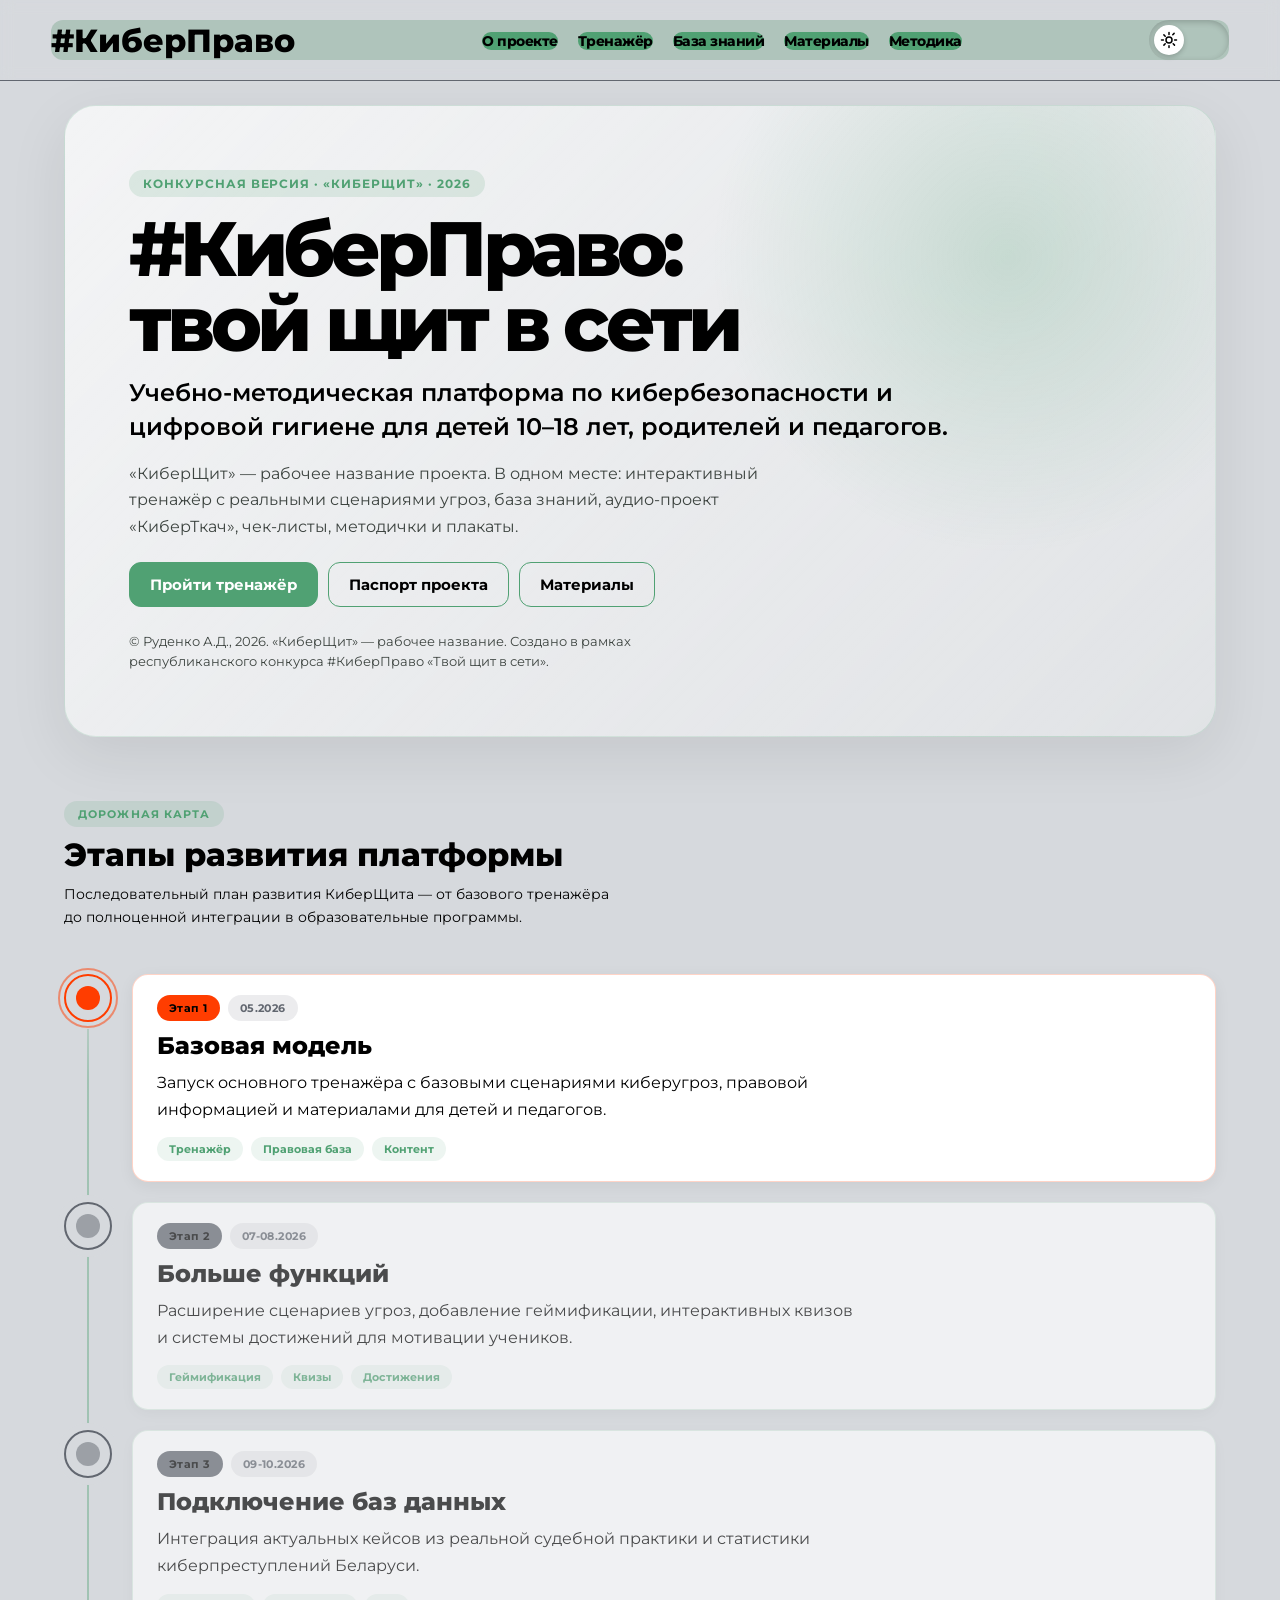
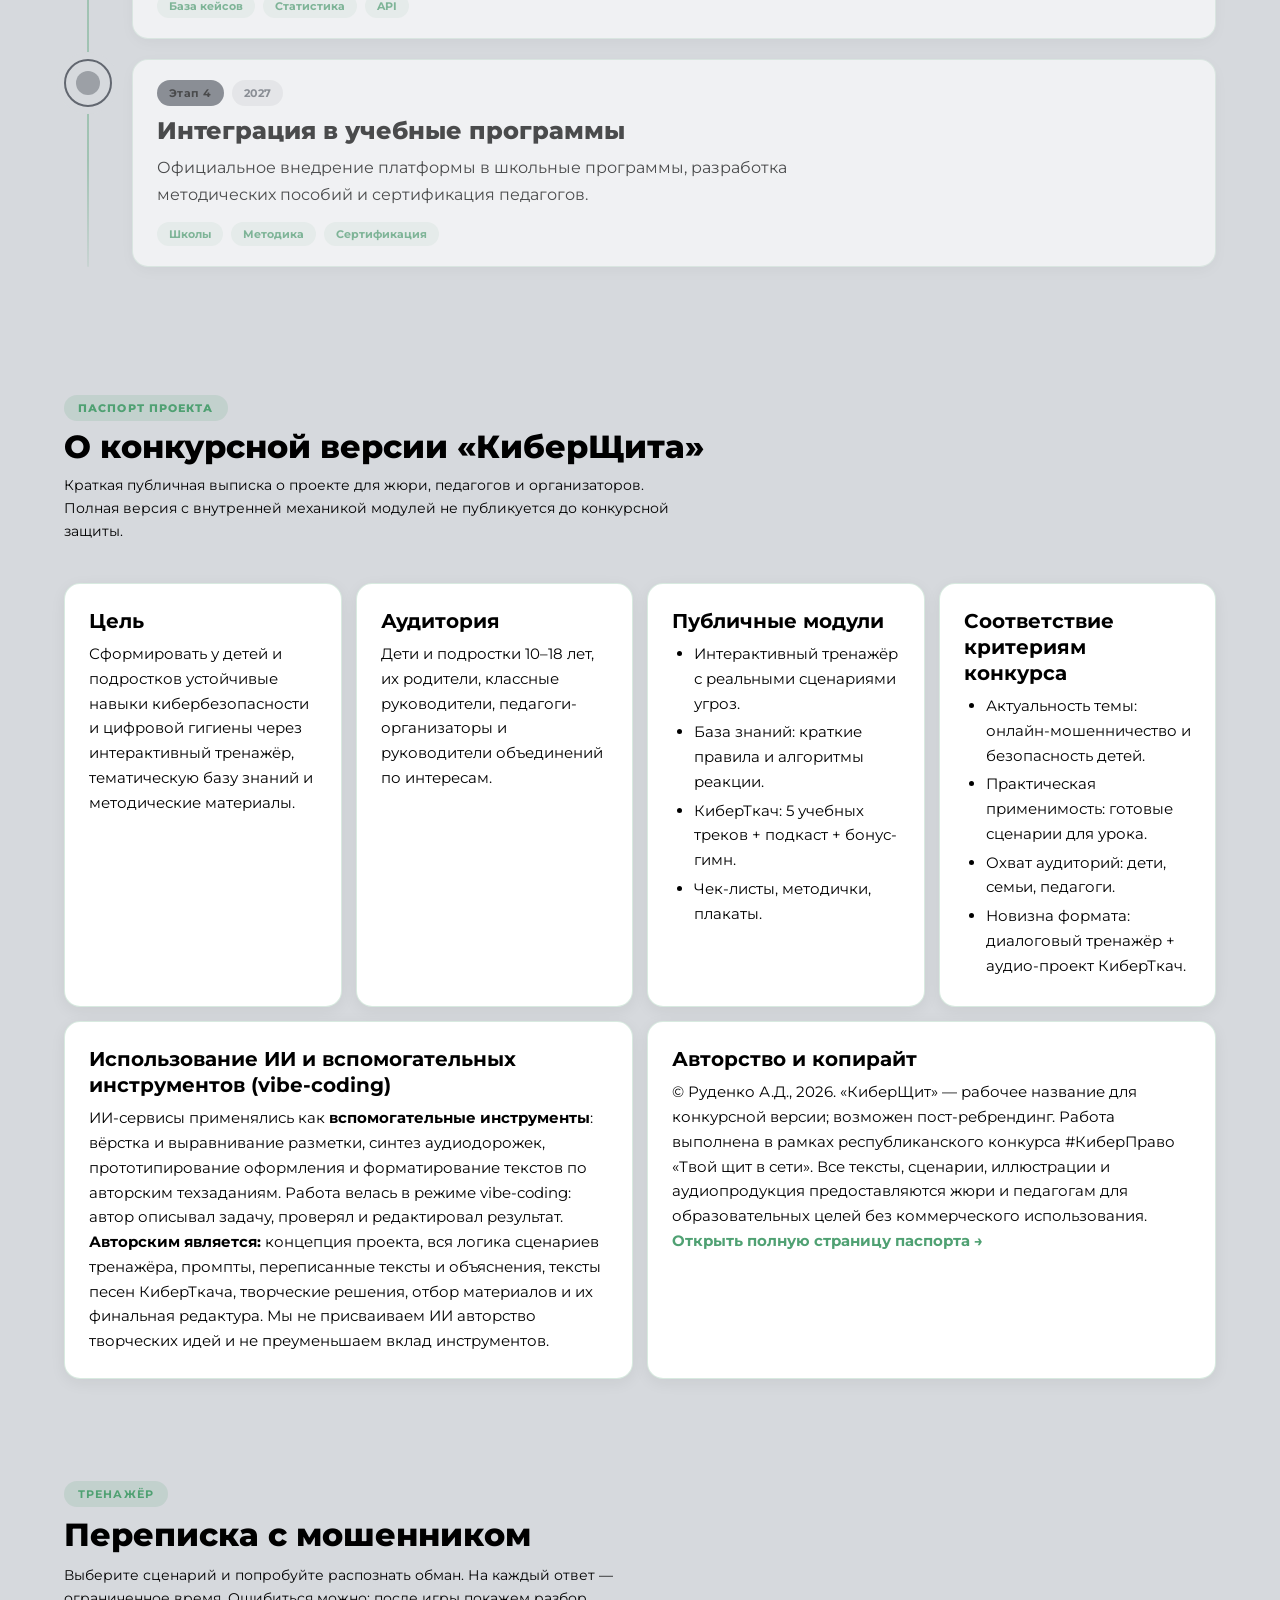
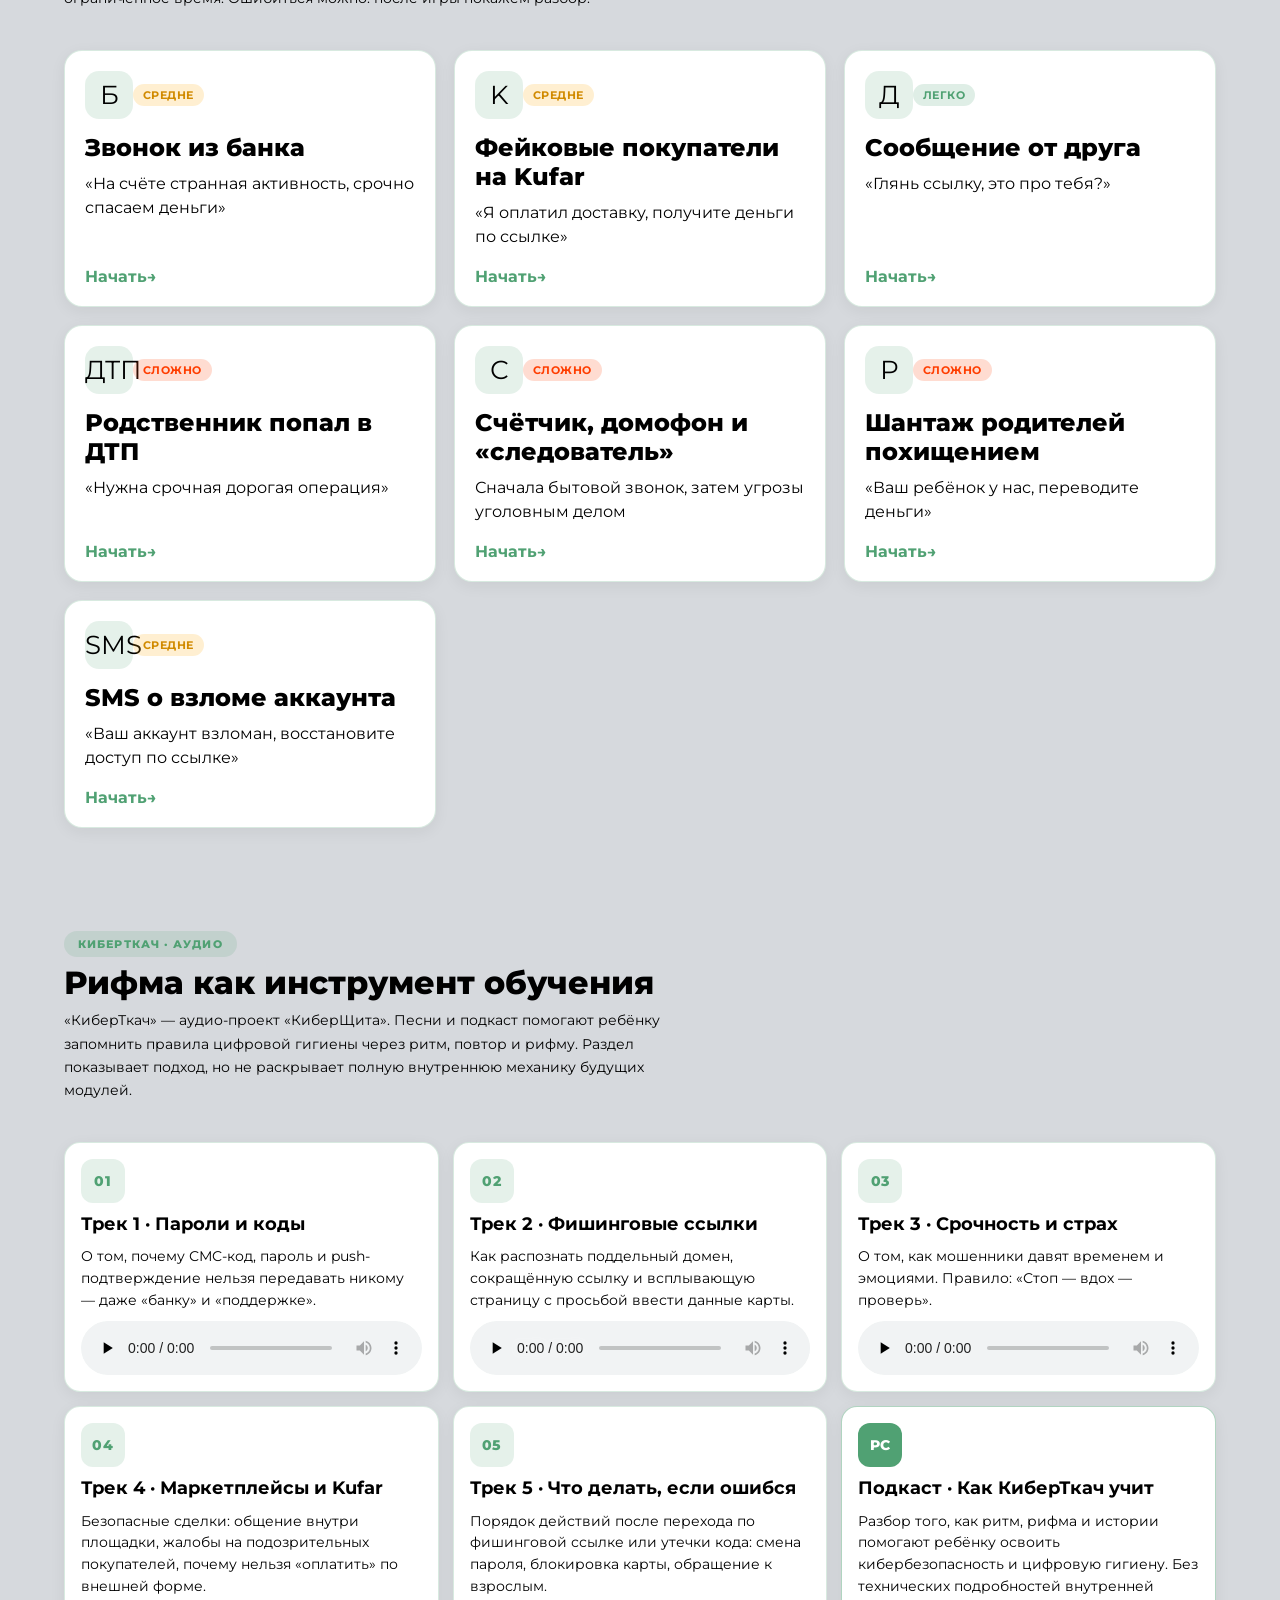
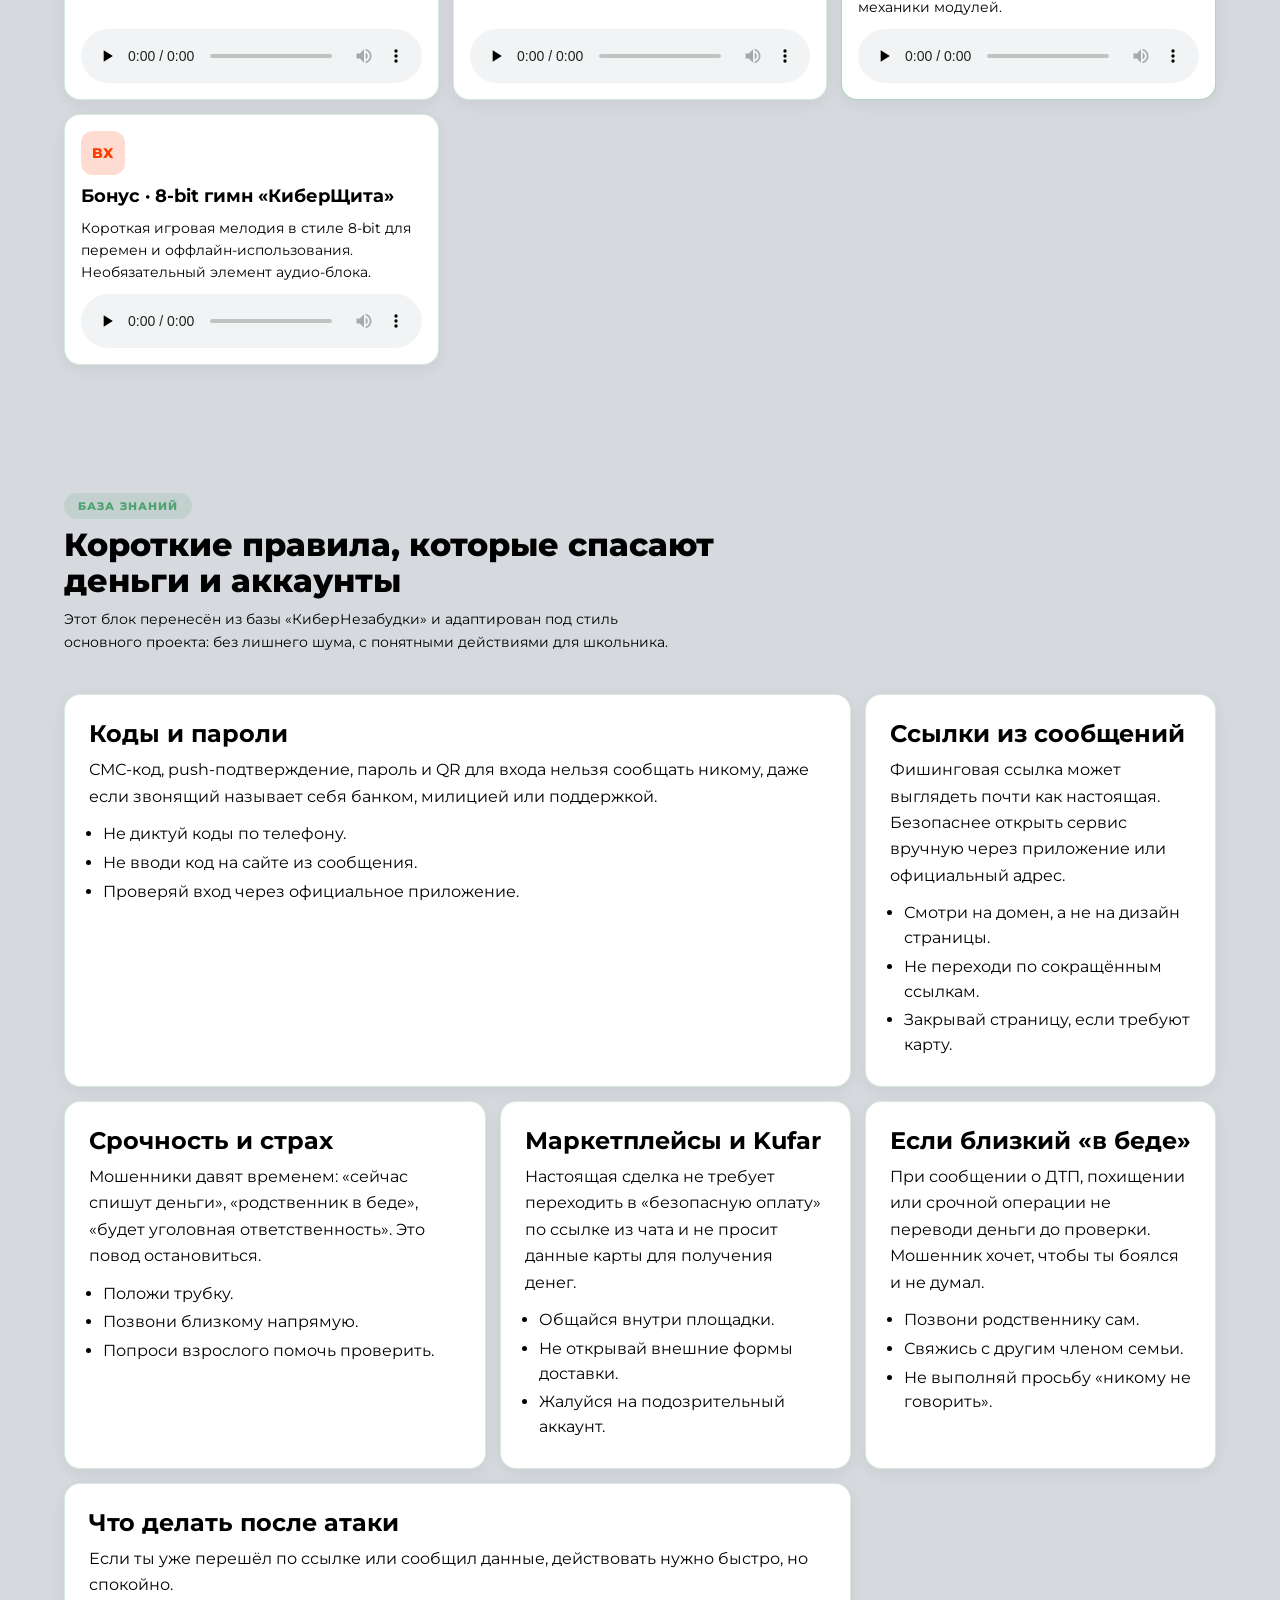
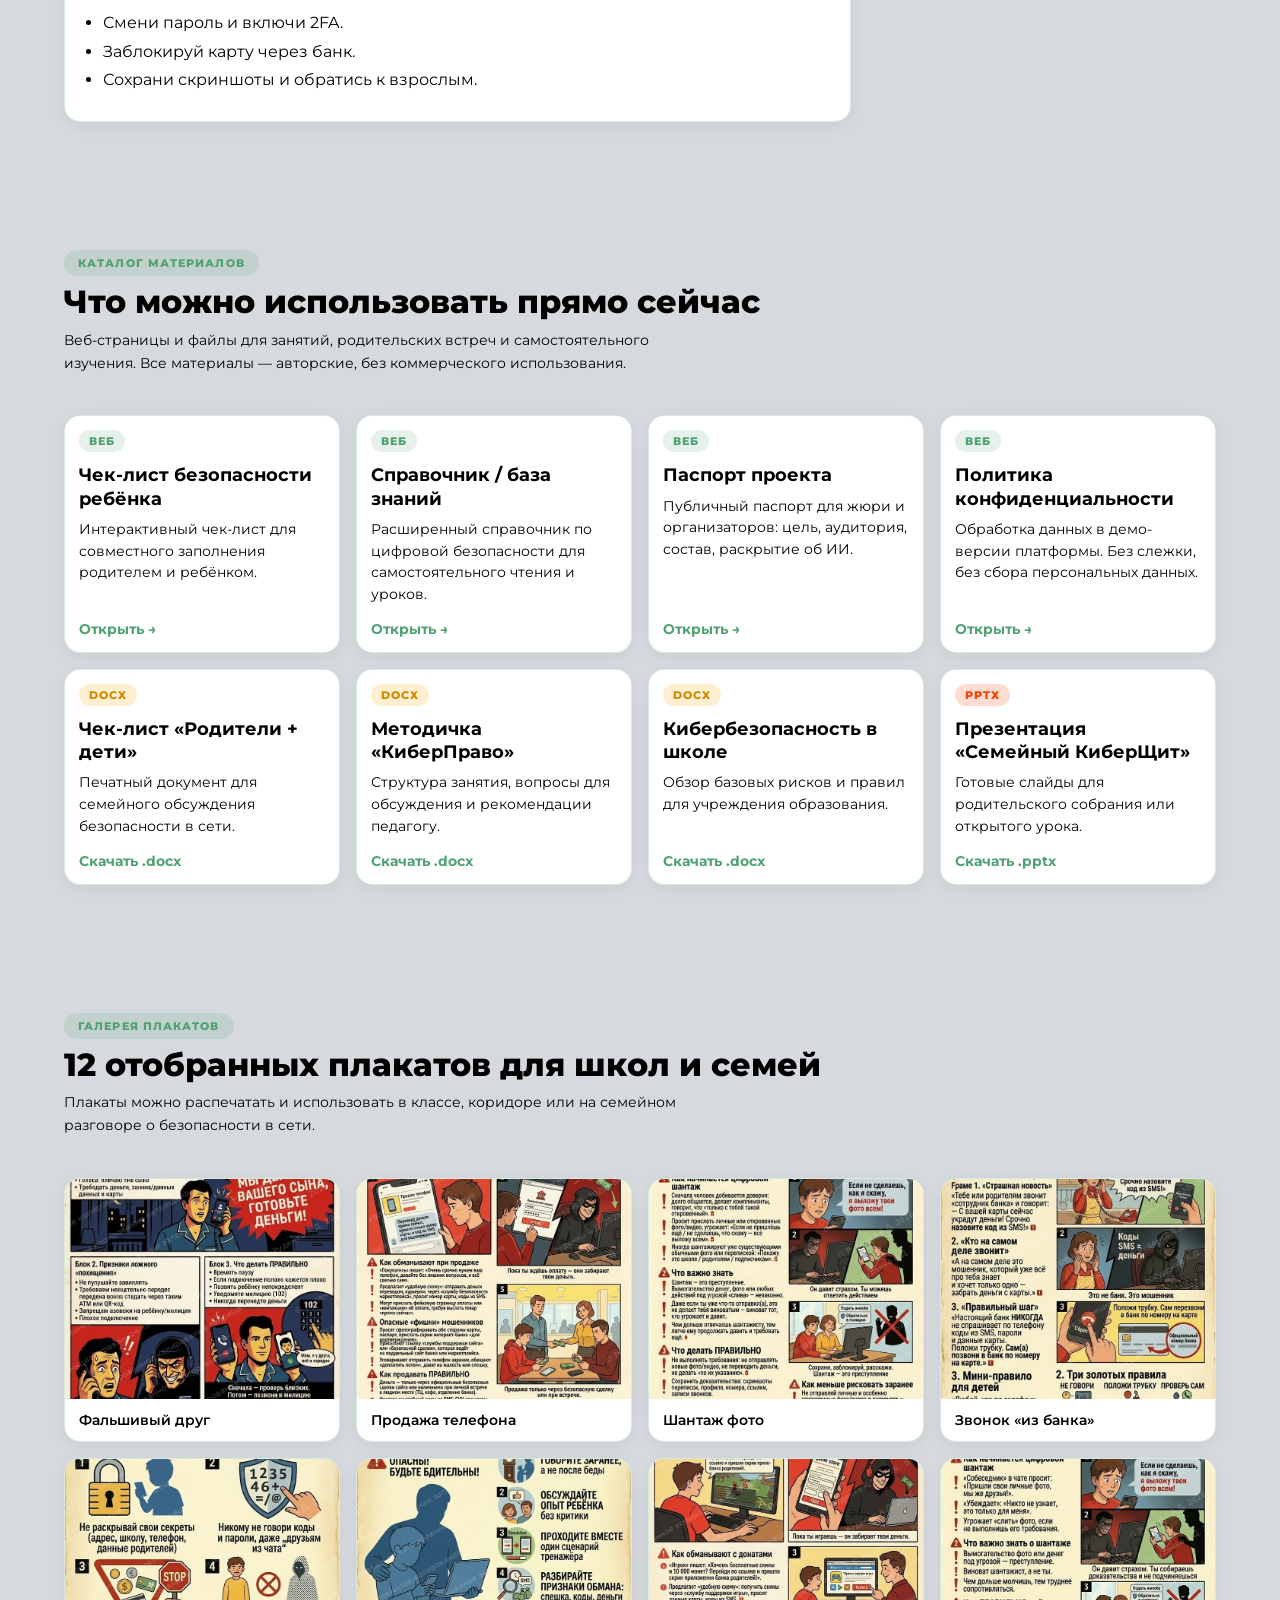
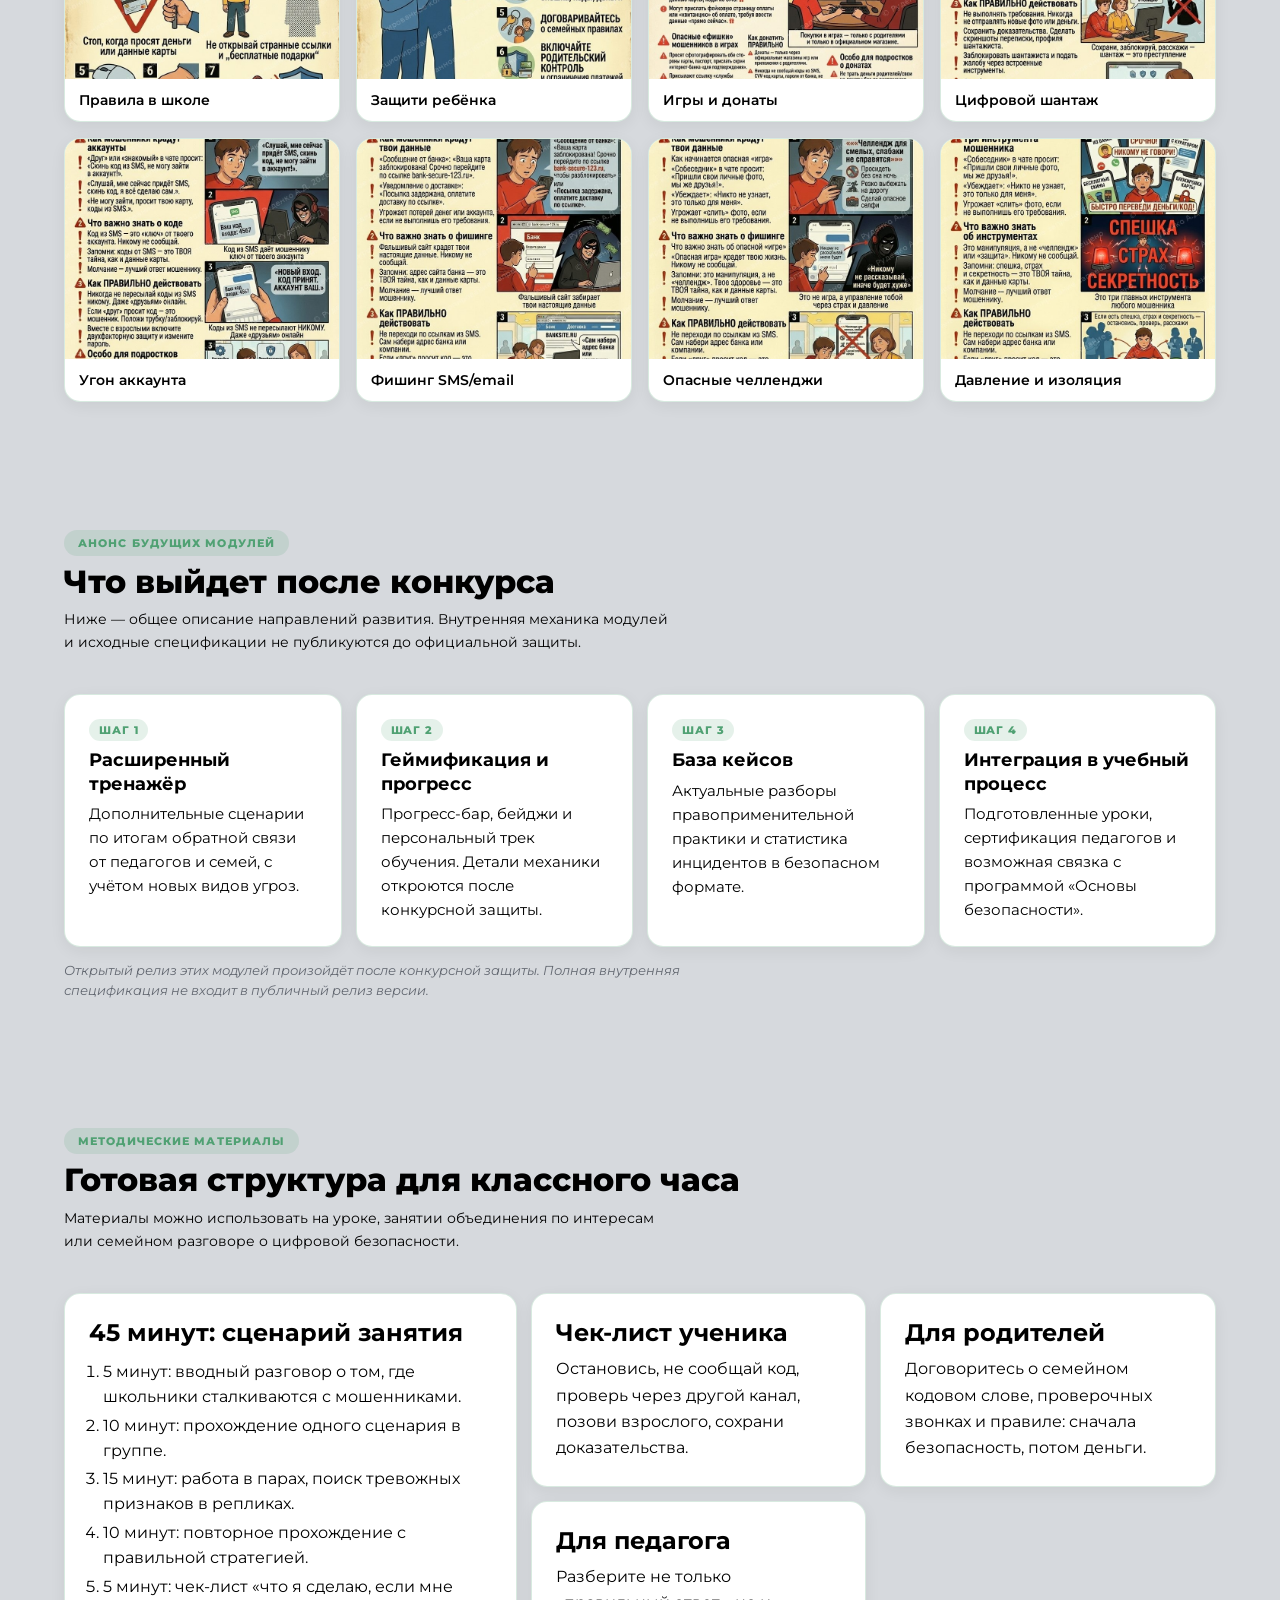
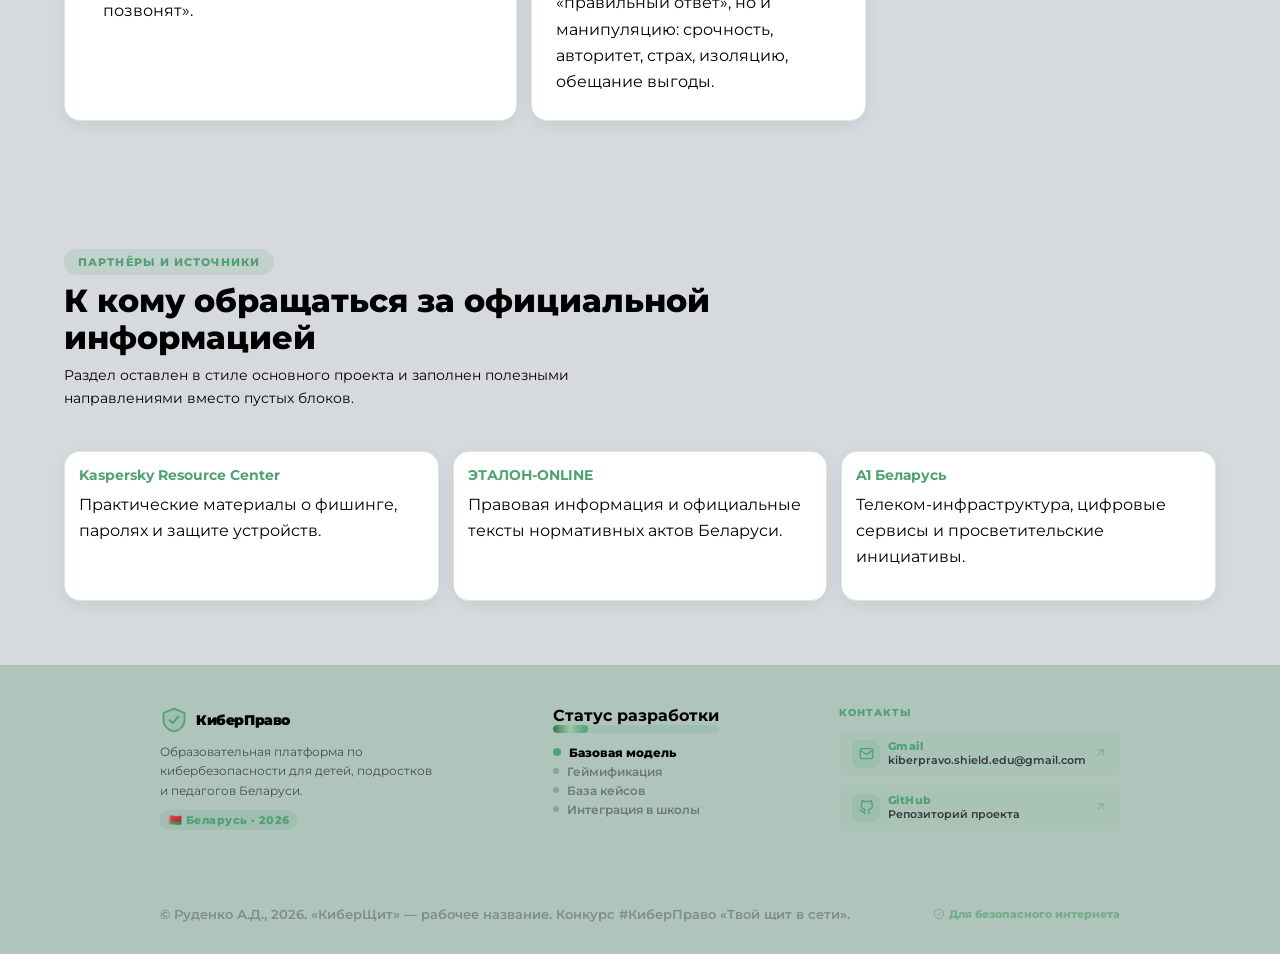
==== index.html @ e8ca5cfc "v 0.9" ====
<!DOCTYPE html>
<html lang="ru">
<head>
    <meta charset="UTF-8">
    <meta name="viewport" content="width=device-width, initial-scale=1.0">
    <title>#КиберПраво: твой щит в сети — «КиберЩит» (конкурсная версия)</title>
    <link rel="stylesheet" href="style.css">
    <meta name="description" content="#КиберПраво: твой щит в сети — учебно-методическая платформа «КиберЩит» по кибербезопасности и цифровой гигиене для детей 10–18 лет, родителей и педагогов. Тренажёр, база знаний, КиберТкач, методички и плакаты. Конкурсная версия 2026.">
    <meta name="keywords" content="КиберПраво, КиберЩит, КиберТкач, кибербезопасность, цифровая гигиена, фишинг, мошенничество, школьники, родители, педагоги, методические материалы, конкурс, Беларусь, Руденко">
    <meta name="author" content="Руденко А.Д.">
    <meta name="robots" content="index, follow">
    <meta name="theme-color" content="#50a173">
    <meta name="color-scheme" content="light dark">
    <meta name="application-name" content="КиберПраво">
    <meta name="format-detection" content="telephone=no">
    <link rel="icon" type="image/svg+xml" href="assets/favicon.svg">
    <meta property="og:title" content="#КиберПраво: твой щит в сети — «КиберЩит»">
    <meta property="og:description" content="Учебно-методическая платформа по кибербезопасности и цифровой гигиене для детей 10–18 лет, родителей и педагогов. Конкурсная версия 2026.">
    <meta property="og:type" content="website">
    <meta property="og:locale" content="ru_RU">
    <meta property="og:site_name" content="КиберПраво">
    <meta name="twitter:card" content="summary">
    <meta name="twitter:title" content="#КиберПраво: твой щит в сети — «КиберЩит»">
    <meta name="twitter:description" content="Тренажёр, КиберТкач, база знаний и методические материалы для детей, родителей и педагогов.">
</head>
<body id="body">
        <noscript>Без JavaScript тренажёр будет работать некорректно. Включите JavaScript</noscript>
        <header class="header" id="head">
            <div class="header__container">
                <nav class="header__nav">
                    <h1 class="title">#КиберПраво</h1>
                    <label class="theme-toggle" aria-label="Переключить тему">
                            <input type="checkbox" id="theme-checkbox">
                            <div class="toggle-decor"></div>
                            <div class="slider-knob">
                                <svg class="icon icon-sun" viewBox="0 0 24 24">
                <path d="M12 4.5V2m0 20v-2.5M2 12h2.5m15 0H22m-4.95-7.05l1.768-1.768M5.182 18.818l1.768-1.768m10.606 0l1.768 1.768M5.182 5.182l1.768 1.768M12 8a4 4 0 100 8 4 4 0 000-8z" stroke="currentColor" stroke-width="2" stroke-linecap="round" stroke-linejoin="round" fill="none"/>
                                </svg>
                                <svg class="icon icon-moon" viewBox="0 0 24 24">
                <path d="M21 12.79A9 9 0 1111.21 3 7 7 0 0021 12.79z" fill="currentColor"/>
                                </svg>
                            </div>
                        </label>
                        
                        <button class="burger" id="burger" aria-label="Открыть меню" aria-expanded="false">
                            <span></span>
                            <span></span>
                            <span></span>
                        </button>
                    <ul class="header__list">
                        <li class="header__list-item">
                            <a class="header__list-link" id="hero_link" href="#hero">О проекте</a>
                        </li>
                        <li class="header__list-item">
                            <a class="header__list-link" id="trainer_link" href="#trainer">Тренажёр</a>
                        </li>
                        <li class="header__list-item">
                            <a class="header__list-link" id="base_link" href="#base">База знаний</a>
                        </li>
                        <li class="header__list-item">
                            <a class="header__list-link" id="materials_link" href="#materials">Материалы</a>
                        </li>
                        <li class="header__list-item">
                            <a class="header__list-link" id="met_link" href="#met_mat">Методика</a>
                        </li>
                    </ul>
                </nav>
            </div>
        </header>
        <div class="menu-overlay" id="menuOverlay"></div>

        <main>
            <section id="main">
                <div class="hero_main hero_main--no-img">
                    <div class="main_text" id="hero">
                        <span class="hero_eyebrow">Конкурсная версия · «КиберЩит» · 2026</span>
                        <h1 class="title_text">#КиберПраво: твой щит в сети</h1>
                        <p class="hero_text_sub">Учебно-методическая платформа по кибербезопасности и цифровой гигиене для детей 10–18 лет, родителей и педагогов.</p>
                        <p class="hero_text_ot">«КиберЩит» — рабочее название проекта. В одном месте: интерактивный тренажёр с реальными сценариями угроз, база знаний, аудио-проект «КиберТкач», чек-листы, методички и плакаты.</p>
                        <div class="hero_actions">
                            <a class="hero_btn hero_btn--primary" href="#trainer">Пройти тренажёр</a>
                            <a class="hero_btn hero_btn--ghost" href="#passport">Паспорт проекта</a>
                            <a class="hero_btn hero_btn--ghost" href="#materials">Материалы</a>
                        </div>
                        <p class="hero_copyright">© Руденко А.Д., 2026. «КиберЩит» — рабочее название. Создано в рамках республиканского конкурса #КиберПраво «Твой щит в сети».</p>
                    </div>
                </div>
            </section>


            <section class="road_map" id="roadmap">
                <div class="road_map__header">
                    <span class="road_map__eyebrow">Дорожная карта</span>
                    <h2 class="road_map__title">Этапы развития платформы</h2>
                    <p class="road_map__desc">Последовательный план развития КиберЩита — от базового тренажёра до полноценной интеграции в образовательные программы.</p>
                </div>
                <ol class="road_map__list">
                    <!-- Фаза 1 — выполнена -->
                    <li class="road_map__item is-active">
                        <div class="road_map__point circle_1"></div>
                        <article class="road_map__card">
                            <div class="road_map__meta">
                                <span class="road_map__phase">Этап 1</span>
                                <span class="road_map__date">05.2026</span>
                            </div>
                            <h3 class="road_map__item-title">Базовая модель</h3>
                            <p class="road_map__text">Запуск основного тренажёра с базовыми сценариями киберугроз, правовой информацией и материалами для детей и педагогов.</p>
                            <div class="road_map__tags">
                                <span class="road_map__tag">Тренажёр</span>
                                <span class="road_map__tag">Правовая база</span>
                                <span class="road_map__tag">Контент</span>
                            </div>
                        </article>
                    </li>
                    <!-- Фаза 2 — в процессе -->
                    <li class="road_map__item is-future">
                        <div class="road_map__point circle_2"></div>
                        <article class="road_map__card">
                            <div class="road_map__meta">
                                <span class="road_map__phase">Этап 2</span>
                                <span class="road_map__date">07-08.2026</span>
                            </div>
                            <h3 class="road_map__item-title">Больше функций</h3>
                            <p class="road_map__text">Расширение сценариев угроз, добавление геймификации, интерактивных квизов и системы достижений для мотивации учеников.</p>
                            <div class="road_map__tags">
                                <span class="road_map__tag">Геймификация</span>
                                <span class="road_map__tag">Квизы</span>
                                <span class="road_map__tag">Достижения</span>
                            </div>
                        </article>
                    </li>
                    <!-- Фаза 3 — запланирована -->
                    <li class="road_map__item is-future">
                        <div class="road_map__point circle_3"></div>
                        <article class="road_map__card">
                            <div class="road_map__meta">
                                <span class="road_map__phase">Этап 3</span>
                                <span class="road_map__date">09-10.2026</span>
                            </div>
                            <h3 class="road_map__item-title">Подключение баз данных</h3>
                            <p class="road_map__text">Интеграция актуальных кейсов из реальной судебной практики и статистики киберпреступлений Беларуси.</p>
                            <div class="road_map__tags">
                                <span class="road_map__tag">База кейсов</span>
                                <span class="road_map__tag">Статистика</span>
                                <span class="road_map__tag">API</span>
                            </div>
                        </article>
                    </li>
                    <!-- Фаза 4 — запланирована -->
                    <li class="road_map__item is-future">
                        <div class="road_map__point circle_4"></div>
                        <article class="road_map__card">
                            <div class="road_map__meta">
                                <span class="road_map__phase">Этап 4</span>
                                <span class="road_map__date">2027</span>
                            </div>
                            <h3 class="road_map__item-title">Интеграция в учебные программы</h3>
                            <p class="road_map__text">Официальное внедрение платформы в школьные программы, разработка методических пособий и сертификация педагогов.</p>
                            <div class="road_map__tags">
                                <span class="road_map__tag">Школы</span>
                                <span class="road_map__tag">Методика</span>
                                <span class="road_map__tag">Сертификация</span>
                            </div>
                        </article>
                    </li>
                </ol>
            </section>
            <section class="passport-section" id="passport" aria-labelledby="passport-title">
                <div class="section-head">
                    <span class="section-eyebrow">Паспорт проекта</span>
                    <h2 class="section-title" id="passport-title">О конкурсной версии «КиберЩита»</h2>
                    <p class="section-desc">Краткая публичная выписка о проекте для жюри, педагогов и организаторов. Полная версия с внутренней механикой модулей не публикуется до конкурсной защиты.</p>
                </div>
                <div class="passport-grid">
                    <article class="passport-card">
                        <h3>Цель</h3>
                        <p>Сформировать у детей и подростков устойчивые навыки кибербезопасности и цифровой гигиены через интерактивный тренажёр, тематическую базу знаний и методические материалы.</p>
                    </article>
                    <article class="passport-card">
                        <h3>Аудитория</h3>
                        <p>Дети и подростки 10–18 лет, их родители, классные руководители, педагоги-организаторы и руководители объединений по интересам.</p>
                    </article>
                    <article class="passport-card">
                        <h3>Публичные модули</h3>
                        <ul>
                            <li>Интерактивный тренажёр с реальными сценариями угроз.</li>
                            <li>База знаний: краткие правила и алгоритмы реакции.</li>
                            <li>КиберТкач: 5 учебных треков + подкаст + бонус-гимн.</li>
                            <li>Чек-листы, методички, плакаты.</li>
                        </ul>
                    </article>
                    <article class="passport-card">
                        <h3>Соответствие критериям конкурса</h3>
                        <ul>
                            <li>Актуальность темы: онлайн-мошенничество и безопасность детей.</li>
                            <li>Практическая применимость: готовые сценарии для урока.</li>
                            <li>Охват аудиторий: дети, семьи, педагоги.</li>
                            <li>Новизна формата: диалоговый тренажёр + аудио-проект КиберТкач.</li>
                        </ul>
                    </article>
                    <article class="passport-card passport-card--wide">
                        <h3>Использование ИИ и вспомогательных инструментов (vibe-coding)</h3>
                        <p>ИИ-сервисы применялись как <strong>вспомогательные инструменты</strong>: вёрстка и выравнивание разметки, синтез аудиодорожек, прототипирование оформления и форматирование текстов по авторским техзаданиям. Работа велась в режиме vibe-coding: автор описывал задачу, проверял и редактировал результат.</p>
                        <p><strong>Авторским является:</strong> концепция проекта, вся логика сценариев тренажёра, промпты, переписанные тексты и объяснения, тексты песен КиберТкача, творческие решения, отбор материалов и их финальная редактура. Мы не присваиваем ИИ авторство творческих идей и не преуменьшаем вклад инструментов.</p>
                    </article>
                    <article class="passport-card passport-card--wide">
                        <h3>Авторство и копирайт</h3>
                        <p>© Руденко А.Д., 2026. «КиберЩит» — рабочее название для конкурсной версии; возможен пост-ребрендинг. Работа выполнена в рамках республиканского конкурса #КиберПраво «Твой щит в сети». Все тексты, сценарии, иллюстрации и аудиопродукция предоставляются жюри и педагогам для образовательных целей без коммерческого использования.</p>
                        <p class="passport-link"><a href="pages/project-passport.html">Открыть полную страницу паспорта →</a></p>
                    </article>
                </div>
            </section>

            <section id="trainer" aria-label="Интерактивный тренажёр">
                
            </section>

            <section class="kibertkach-section" id="kibertkach" aria-labelledby="tkach-title">
                <div class="section-head">
                    <span class="section-eyebrow">КиберТкач · аудио</span>
                    <h2 class="section-title" id="tkach-title">Рифма как инструмент обучения</h2>
                    <p class="section-desc">«КиберТкач» — аудио-проект «КиберЩита». Песни и подкаст помогают ребёнку запомнить правила цифровой гигиены через ритм, повтор и рифму. Раздел показывает подход, но не раскрывает полную внутреннюю механику будущих модулей.</p>
                </div>
                <div class="tkach-grid">
                    <article class="tkach-card">
                        <span class="tkach-num">01</span>
                        <h3>Трек 1 · Пароли и коды</h3>
                        <p>О том, почему СМС-код, пароль и push-подтверждение нельзя передавать никому — даже «банку» и «поддержке».</p>
                        <audio controls preload="none" src="assets/audio/kibertkach-track-1.mp3"></audio>
                    </article>
                    <article class="tkach-card">
                        <span class="tkach-num">02</span>
                        <h3>Трек 2 · Фишинговые ссылки</h3>
                        <p>Как распознать поддельный домен, сокращённую ссылку и всплывающую страницу с просьбой ввести данные карты.</p>
                        <audio controls preload="none" src="assets/audio/kibertkach-track-2.mp3"></audio>
                    </article>
                    <article class="tkach-card">
                        <span class="tkach-num">03</span>
                        <h3>Трек 3 · Срочность и страх</h3>
                        <p>О том, как мошенники давят временем и эмоциями. Правило: «Стоп — вдох — проверь».</p>
                        <audio controls preload="none" src="assets/audio/kibertkach-track-3.mp3"></audio>
                    </article>
                    <article class="tkach-card">
                        <span class="tkach-num">04</span>
                        <h3>Трек 4 · Маркетплейсы и Kufar</h3>
                        <p>Безопасные сделки: общение внутри площадки, жалобы на подозрительных покупателей, почему нельзя «оплатить» по внешней форме.</p>
                        <audio controls preload="none" src="assets/audio/kibertkach-track-4.mp3"></audio>
                    </article>
                    <article class="tkach-card">
                        <span class="tkach-num">05</span>
                        <h3>Трек 5 · Что делать, если ошибся</h3>
                        <p>Порядок действий после перехода по фишинговой ссылке или утечки кода: смена пароля, блокировка карты, обращение к взрослым.</p>
                        <audio controls preload="none" src="assets/audio/kibertkach-track-5.mp3"></audio>
                    </article>
                    <article class="tkach-card tkach-card--podcast">
                        <span class="tkach-num">PC</span>
                        <h3>Подкаст · Как КиберТкач учит</h3>
                        <p>Разбор того, как ритм, рифма и истории помогают ребёнку освоить кибербезопасность и цифровую гигиену. Без технических подробностей внутренней механики модулей.</p>
                        <audio controls preload="none" src="assets/podcast/kibertkach-podcast.m4a"></audio>
                    </article>
                    <article class="tkach-card tkach-card--bonus">
                        <span class="tkach-num">BX</span>
                        <h3>Бонус · 8-bit гимн «КиберЩита»</h3>
                        <p>Короткая игровая мелодия в стиле 8-bit для перемен и оффлайн-использования. Необязательный элемент аудио-блока.</p>
                        <audio controls preload="none" src="assets/audio/kibershield-8bit-hymn.mp3"></audio>
                    </article>
                </div>
            </section>

            <section class="knowledge-section" id="base" aria-labelledby="base-title">
                <div class="section-head">
                    <span class="section-eyebrow">База знаний</span>
                    <h2 class="section-title" id="base-title">Короткие правила, которые спасают деньги и аккаунты</h2>
                    <p class="section-desc">Этот блок перенесён из базы «КиберНезабудки» и адаптирован под стиль основного проекта: без лишнего шума, с понятными действиями для школьника.</p>
                </div>
                <div class="knowledge-grid">
                    <article class="knowledge-card">
                        <h3>Коды и пароли</h3>
                        <p>СМС-код, push-подтверждение, пароль и QR для входа нельзя сообщать никому, даже если звонящий называет себя банком, милицией или поддержкой.</p>
                        <ul>
                            <li>Не диктуй коды по телефону.</li>
                            <li>Не вводи код на сайте из сообщения.</li>
                            <li>Проверяй вход через официальное приложение.</li>
                        </ul>
                    </article>
                    <article class="knowledge-card">
                        <h3>Ссылки из сообщений</h3>
                        <p>Фишинговая ссылка может выглядеть почти как настоящая. Безопаснее открыть сервис вручную через приложение или официальный адрес.</p>
                        <ul>
                            <li>Смотри на домен, а не на дизайн страницы.</li>
                            <li>Не переходи по сокращённым ссылкам.</li>
                            <li>Закрывай страницу, если требуют карту.</li>
                        </ul>
                    </article>
                    <article class="knowledge-card">
                        <h3>Срочность и страх</h3>
                        <p>Мошенники давят временем: «сейчас спишут деньги», «родственник в беде», «будет уголовная ответственность». Это повод остановиться.</p>
                        <ul>
                            <li>Положи трубку.</li>
                            <li>Позвони близкому напрямую.</li>
                            <li>Попроси взрослого помочь проверить.</li>
                        </ul>
                    </article>
                    <article class="knowledge-card">
                        <h3>Маркетплейсы и Kufar</h3>
                        <p>Настоящая сделка не требует переходить в «безопасную оплату» по ссылке из чата и не просит данные карты для получения денег.</p>
                        <ul>
                            <li>Общайся внутри площадки.</li>
                            <li>Не открывай внешние формы доставки.</li>
                            <li>Жалуйся на подозрительный аккаунт.</li>
                        </ul>
                    </article>
                    <article class="knowledge-card">
                        <h3>Если близкий «в беде»</h3>
                        <p>При сообщении о ДТП, похищении или срочной операции не переводи деньги до проверки. Мошенник хочет, чтобы ты боялся и не думал.</p>
                        <ul>
                            <li>Позвони родственнику сам.</li>
                            <li>Свяжись с другим членом семьи.</li>
                            <li>Не выполняй просьбу «никому не говорить».</li>
                        </ul>
                    </article>
                    <article class="knowledge-card">
                        <h3>Что делать после атаки</h3>
                        <p>Если ты уже перешёл по ссылке или сообщил данные, действовать нужно быстро, но спокойно.</p>
                        <ul>
                            <li>Смени пароль и включи 2FA.</li>
                            <li>Заблокируй карту через банк.</li>
                            <li>Сохрани скриншоты и обратись к взрослым.</li>
                        </ul>
                    </article>
                </div>
            </section>

            <section class="materials-section" id="materials" aria-labelledby="materials-title">
                <div class="section-head">
                    <span class="section-eyebrow">Каталог материалов</span>
                    <h2 class="section-title" id="materials-title">Что можно использовать прямо сейчас</h2>
                    <p class="section-desc">Веб-страницы и файлы для занятий, родительских встреч и самостоятельного изучения. Все материалы — авторские, без коммерческого использования.</p>
                </div>
                <div class="materials-grid">
                    <a class="material-card material-card--web" href="pages/checklist.html">
                        <span class="material-tag">Веб</span>
                        <h3>Чек-лист безопасности ребёнка</h3>
                        <p>Интерактивный чек-лист для совместного заполнения родителем и ребёнком.</p>
                        <span class="material-cta">Открыть →</span>
                    </a>
                    <a class="material-card material-card--web" href="pages/spravochnik.html">
                        <span class="material-tag">Веб</span>
                        <h3>Справочник / база знаний</h3>
                        <p>Расширенный справочник по цифровой безопасности для самостоятельного чтения и уроков.</p>
                        <span class="material-cta">Открыть →</span>
                    </a>
                    <a class="material-card material-card--web" href="pages/project-passport.html">
                        <span class="material-tag">Веб</span>
                        <h3>Паспорт проекта</h3>
                        <p>Публичный паспорт для жюри и организаторов: цель, аудитория, состав, раскрытие об ИИ.</p>
                        <span class="material-cta">Открыть →</span>
                    </a>
                    <a class="material-card material-card--web" href="pages/privacy.html">
                        <span class="material-tag">Веб</span>
                        <h3>Политика конфиденциальности</h3>
                        <p>Обработка данных в демо-версии платформы. Без слежки, без сбора персональных данных.</p>
                        <span class="material-cta">Открыть →</span>
                    </a>
                    <a class="material-card material-card--doc" href="assets/docs/checklist-parents-kids.docx" download>
                        <span class="material-tag">DOCX</span>
                        <h3>Чек-лист «Родители + дети»</h3>
                        <p>Печатный документ для семейного обсуждения безопасности в сети.</p>
                        <span class="material-cta">Скачать .docx</span>
                    </a>
                    <a class="material-card material-card--doc" href="assets/docs/metodichka-kiberpravo.docx" download>
                        <span class="material-tag">DOCX</span>
                        <h3>Методичка «КиберПраво»</h3>
                        <p>Структура занятия, вопросы для обсуждения и рекомендации педагогу.</p>
                        <span class="material-cta">Скачать .docx</span>
                    </a>
                    <a class="material-card material-card--doc" href="assets/docs/kiberbezopasnost-shkola.docx" download>
                        <span class="material-tag">DOCX</span>
                        <h3>Кибербезопасность в школе</h3>
                        <p>Обзор базовых рисков и правил для учреждения образования.</p>
                        <span class="material-cta">Скачать .docx</span>
                    </a>
                    <a class="material-card material-card--ppt" href="assets/presentations/family-cybershield.pptx" download>
                        <span class="material-tag">PPTX</span>
                        <h3>Презентация «Семейный КиберЩит»</h3>
                        <p>Готовые слайды для родительского собрания или открытого урока.</p>
                        <span class="material-cta">Скачать .pptx</span>
                    </a>
                </div>
            </section>

            <section class="posters-section" id="posters" aria-labelledby="posters-title">
                <div class="section-head">
                    <span class="section-eyebrow">Галерея плакатов</span>
                    <h2 class="section-title" id="posters-title">12 отобранных плакатов для школ и семей</h2>
                    <p class="section-desc">Плакаты можно распечатать и использовать в классе, коридоре или на семейном разговоре о безопасности в сети.</p>
                </div>
                <ul class="poster-grid">
                    <li><figure class="poster"><img src="assets/posters/poster-03-fake-friend.jpg" alt="Плакат: «Друг» в сети просит перевести деньги — проверь вторым каналом" loading="lazy"><figcaption>Фальшивый друг</figcaption></figure></li>
                    <li><figure class="poster"><img src="assets/posters/poster-04-sell-phone.jpg" alt="Плакат о безопасной продаже телефона на маркетплейсе без перехода по внешним ссылкам" loading="lazy"><figcaption>Продажа телефона</figcaption></figure></li>
                    <li><figure class="poster"><img src="assets/posters/poster-05-photo-blackmail.jpg" alt="Плакат: шантаж фотографией в интернете — не плати, обратись к взрослым" loading="lazy"><figcaption>Шантаж фото</figcaption></figure></li>
                    <li><figure class="poster"><img src="assets/posters/poster-06-bank-call.jpg" alt="Плакат: звонок «из банка» с просьбой назвать код — классическая схема мошенников" loading="lazy"><figcaption>Звонок «из банка»</figcaption></figure></li>
                    <li><figure class="poster"><img src="assets/posters/poster-09-school-rules.jpg" alt="Плакат: школьные правила безопасного поведения в сети" loading="lazy"><figcaption>Правила в школе</figcaption></figure></li>
                    <li><figure class="poster"><img src="assets/posters/poster-10-protect-child.jpg" alt="Плакат для родителей о защите ребёнка в интернете" loading="lazy"><figcaption>Защити ребёнка</figcaption></figure></li>
                    <li><figure class="poster"><img src="assets/posters/poster-11-games-donations.jpg" alt="Плакат: донаты и «бесплатные» бонусы в играх — правила безопасности" loading="lazy"><figcaption>Игры и донаты</figcaption></figure></li>
                    <li><figure class="poster"><img src="assets/posters/poster-12-digital-blackmail.jpg" alt="Плакат: цифровой шантаж и угрозы в мессенджерах" loading="lazy"><figcaption>Цифровой шантаж</figcaption></figure></li>
                    <li><figure class="poster"><img src="assets/posters/poster-13-account-hijack.jpg" alt="Плакат: перехват аккаунта в социальных сетях — пароль и 2FA" loading="lazy"><figcaption>Угон аккаунта</figcaption></figure></li>
                    <li><figure class="poster"><img src="assets/posters/poster-16-phishing-sms-email.jpg" alt="Плакат: фишинговые SMS и письма — как распознать подделку" loading="lazy"><figcaption>Фишинг SMS/email</figcaption></figure></li>
                    <li><figure class="poster"><img src="assets/posters/poster-17-dangerous-challenges.jpg" alt="Плакат: опасные челленджи в сети и риски для здоровья" loading="lazy"><figcaption>Опасные челленджи</figcaption></figure></li>
                    <li><figure class="poster"><img src="assets/posters/poster-19-pressure-scenario.jpg" alt="Плакат: сценарии психологического давления в сети — как реагировать" loading="lazy"><figcaption>Давление и изоляция</figcaption></figure></li>
                </ul>
            </section>

            <section class="future-section" id="future" aria-labelledby="future-title">
                <div class="section-head">
                    <span class="section-eyebrow">Анонс будущих модулей</span>
                    <h2 class="section-title" id="future-title">Что выйдет после конкурса</h2>
                    <p class="section-desc">Ниже — общее описание направлений развития. Внутренняя механика модулей и исходные спецификации не публикуются до официальной защиты.</p>
                </div>
                <div class="future-grid">
                    <article class="future-card">
                        <span class="future-step">Шаг 1</span>
                        <h3>Расширенный тренажёр</h3>
                        <p>Дополнительные сценарии по итогам обратной связи от педагогов и семей, с учётом новых видов угроз.</p>
                    </article>
                    <article class="future-card">
                        <span class="future-step">Шаг 2</span>
                        <h3>Геймификация и прогресс</h3>
                        <p>Прогресс-бар, бейджи и персональный трек обучения. Детали механики откроются после конкурсной защиты.</p>
                    </article>
                    <article class="future-card">
                        <span class="future-step">Шаг 3</span>
                        <h3>База кейсов</h3>
                        <p>Актуальные разборы правоприменительной практики и статистика инцидентов в безопасном формате.</p>
                    </article>
                    <article class="future-card">
                        <span class="future-step">Шаг 4</span>
                        <h3>Интеграция в учебный процесс</h3>
                        <p>Подготовленные уроки, сертификация педагогов и возможная связка с программой «Основы безопасности».</p>
                    </article>
                </div>
                <p class="future-note">Открытый релиз этих модулей произойдёт после конкурсной защиты. Полная внутренняя спецификация не входит в публичный релиз версии.</p>
            </section>

            <section class="methods-section" id="met_mat" aria-labelledby="met-title">
                <div class="section-head">
                    <span class="section-eyebrow">Методические материалы</span>
                    <h2 class="section-title" id="met-title">Готовая структура для классного часа</h2>
                    <p class="section-desc">Материалы можно использовать на уроке, занятии объединения по интересам или семейном разговоре о цифровой безопасности.</p>
                </div>
                <div class="method-layout">
                    <article class="method-card method-card--wide">
                        <h3>45 минут: сценарий занятия</h3>
                        <ol>
                            <li>5 минут: вводный разговор о том, где школьники сталкиваются с мошенниками.</li>
                            <li>10 минут: прохождение одного сценария в группе.</li>
                            <li>15 минут: работа в парах, поиск тревожных признаков в репликах.</li>
                            <li>10 минут: повторное прохождение с правильной стратегией.</li>
                            <li>5 минут: чек-лист «что я сделаю, если мне позвонят».</li>
                        </ol>
                    </article>
                    <article class="method-card">
                        <h3>Чек-лист ученика</h3>
                        <p>Остановись, не сообщай код, проверь через другой канал, позови взрослого, сохрани доказательства.</p>
                    </article>
                    <article class="method-card">
                        <h3>Для родителей</h3>
                        <p>Договоритесь о семейном кодовом слове, проверочных звонках и правиле: сначала безопасность, потом деньги.</p>
                    </article>
                    <article class="method-card">
                        <h3>Для педагога</h3>
                        <p>Разберите не только «правильный ответ», но и манипуляцию: срочность, авторитет, страх, изоляцию, обещание выгоды.</p>
                    </article>
                </div>
            </section>

            <section class="sponsors" id="sponsors">
                <div class="section-head">
                    <span class="section-eyebrow">Партнёры и источники</span>
                    <h2 class="section-title">К кому обращаться за официальной информацией</h2>
                    <p class="section-desc">Раздел оставлен в стиле основного проекта и заполнен полезными направлениями вместо пустых блоков.</p>
                </div>
                <div class="sponsor-grid">
                    <a class="sponsor-card" href="https://www.kaspersky.ru/resource-center" target="_blank" rel="noopener noreferrer">
                        <strong>Kaspersky Resource Center</strong>
                        <span>Практические материалы о фишинге, паролях и защите устройств.</span>
                    </a>
                    <a class="sponsor-card" href="https://etalonline.by/" target="_blank" rel="noopener noreferrer">
                        <strong>ЭТАЛОН-ONLINE</strong>
                        <span>Правовая информация и официальные тексты нормативных актов Беларуси.</span>
                    </a>
                    <a class="sponsor-card" href="https://www.a1.by/" target="_blank" rel="noopener noreferrer">
                        <strong>A1 Беларусь</strong>
                        <span>Телеком-инфраструктура, цифровые сервисы и просветительские инициативы.</span>
                    </a>
                </div>

            </section>
            <div id="loader_body">
                <span class="loader"></span>
            </div>
        </main>

        <footer class="site-footer">
            <div class="footer-inner">
        
        
            <div class="footer-brand">
            <div class="footer-brand__logo">
                <svg width="28" height="28" viewBox="0 0 32 32" fill="none" aria-label="КиберЩит">
                <path d="M16 3L4 8v8c0 6.627 5.149 11.843 12 13 6.851-1.157 12-6.373 12-13V8L16 3z" fill="var(--green)" opacity="0.15"/>
                <path d="M16 3L4 8v8c0 6.627 5.149 11.843 12 13 6.851-1.157 12-6.373 12-13V8L16 3z" stroke="var(--green)" stroke-width="2" stroke-linejoin="round"/>
                <path d="M11 16l3.5 3.5L21 12" stroke="var(--green)" stroke-width="2.2" stroke-linecap="round" stroke-linejoin="round"/>
                </svg>
                <h3 class="footer-brand__name">КиберПраво</h3>
            </div>
            <h2 class="footer-brand__desc">Образовательная платформа по кибербезопасности для детей, подростков и педагогов Беларуси.</h2>
            <span class="footer-badge">🇧🇾 Беларусь · 2026</span>
            </div>
        
            <!-- Статус разработки -->
            <div class="footer-progress">
            <h4>Статус разработки</h4>
            <div class="footer-progress__bar-wrap">
                <div class="footer-progress__bar" data-progress="25"></div>
            </div>
            <div class="footer-progress__phases">
                <div class="footer-phase is-active">
            <span class="footer-phase__dot"></span>
            <span class="footer-phase__label">Базовая модель</span>
                </div>
                <div class="footer-phase is-future">
            <span class="footer-phase__dot"></span>
            <span class="footer-phase__label">Геймификация</span>
                </div>
                <div class="footer-phase is-future">
            <span class="footer-phase__dot"></span>
            <span class="footer-phase__label">База кейсов</span>
                </div>
                <div class="footer-phase is-future">
            <span class="footer-phase__dot"></span>
            <span class="footer-phase__label">Интеграция в школы</span>
                </div>
            </div>
            </div>
        
            <!-- Контакты -->
            <div class="footer-contact">
            <h5>Контакты</h5>
            
            <a class="footer-contact__link footer-contact__email"
                href="mailto:kiberpravo.shield.edu@gmail.com"
                title="Написать на почту">
            <span class="footer-contact__link-icon">
                <svg width="15" height="15" viewBox="0 0 24 24" fill="none" stroke="currentColor" stroke-width="2" stroke-linecap="round" stroke-linejoin="round">
                    <rect x="2" y="4" width="20" height="16" rx="2"/>
                    <path d="m22 7-8.97 5.7a1.94 1.94 0 0 1-2.06 0L2 7"/>
                </svg>
                </span>
                <span class="footer-contact__link-body">
                <span class="footer-contact__link-label">Gmail</span>
                <span class="footer-contact__link-val">kiberpravo.shield.edu@gmail.com</span>
                </span>
                <span class="footer-contact__link-arrow">
                <svg width="13" height="13" viewBox="0 0 24 24" fill="none" stroke="currentColor" stroke-width="2.5" stroke-linecap="round" stroke-linejoin="round"><path d="M7 17L17 7M17 7H7M17 7v10"/></svg>
                </span>
            </a>
            
            <a class="footer-contact__link footer-contact__repo"
                href="https://github.com/QtrCmmn/Kiber_pravo" target="_blank" rel="noopener noreferrer"
                title="Открыть репозиторий">
                <span class="footer-contact__link-icon">
            <svg width="15" height="15" viewBox="0 0 24 24" fill="none" stroke="currentColor" stroke-width="2" stroke-linecap="round" stroke-linejoin="round">
                    <path d="M9 19c-5 1.5-5-2.5-7-3m14 6v-3.87a3.37 3.37 0 0 0-.94-2.61c3.14-.35 6.44-1.54 6.44-7A5.44 5.44 0 0 0 20 4.77 5.07 5.07 0 0 0 19.91 1S18.73.65 16 2.48a13.38 13.38 0 0 0-7 0C6.27.65 5.09 1 5.09 1A5.07 5.07 0 0 0 5 4.77a5.44 5.44 0 0 0-1.5 3.78c0 5.42 3.3 6.61 6.44 7A3.37 3.37 0 0 0 9 18.13V22"/>
                    </svg>
                </span>
                <span class="footer-contact__link-body">
                  <span class="footer-contact__link-label">GitHub</span>
                  <span class="footer-contact__link-val">Репозиторий проекта</span>
                </span>
                <span class="footer-contact__link-arrow">
                  <svg width="13" height="13" viewBox="0 0 24 24" fill="none" stroke="currentColor" stroke-width="2.5" stroke-linecap="round" stroke-linejoin="round"><path d="M7 17L17 7M17 7H7M17 7v10"/></svg>
                </span>
              </a>
            </div>
        
          </div>
      
          <!-- Нижняя полоса -->
          <div class="footer-bottom">
            <span>© Руденко А.Д., 2026. «КиберЩит» — рабочее название. Конкурс #КиберПраво «Твой щит в сети».</span>
            <div class="footer-bottom__shield">
              <svg width="12" height="12" viewBox="0 0 32 32" fill="none"><path d="M16 3L4 8v8c0 6.627 5.149 11.843 12 13 6.851-1.157 12-6.373 12-13V8L16 3z" stroke="var(--green)" stroke-width="2.5" stroke-linejoin="round"/><path d="M11 16l3.5 3.5L21 12" stroke="var(--green)" stroke-width="2.5" stroke-linecap="round" stroke-linejoin="round"/></svg>
              Для безопасного интернета
            </div>
          </div>
        </footer>

        <script src="js/code.js"></script>
</body>
</html>
---- style.css ----
@import url('https://fonts.googleapis.com/css2?family=Montserrat:ital,wght@0,100..900;1,100..900&display=swap');
:root{
    --dark: #000000;
    --gray: #626770;
    --green:#50a173; 
    --white:#fff;
    --lig-gr: #d6d9dd;
    --nav_col: #afc4bb;
    --road_mp:#2e7a46;
    --toggle-bg:#00000000;
    --chat: #58709d;
    --s1:4px; --s2:8px; --s3:12px; --s4:16px; --s5:18px;
    --s6:24px; --s8:36px; --s10:40px; --s12:48px; --s16:64px; --s24:96px;
    
    --wl:400; --wm:600; --wb:800; --wex:900;
}
[data-theme="dark"]{
    --dark: #ffffff;
    --gray: #9ba3a0;
    --green:#50a173; 
    --white:#000000;
    --lig-gr: #383a3d;
    --nav_col: #d1dad6;
    --road_mp:#54b572;
    --toggle-bg:#00000000;
    --chat: #9cbfff;
    
}
.theme-toggle {
            scale: 1;
            position: relative;
            order: 3;
            width: 80px;
            height: 40px;
            border-radius: 40px;
            background-color: var(--toggle-bg);
            cursor: pointer;
            display: flex;
            align-items: center;
            padding: 5px;
            box-sizing: border-box;
            transition: background-color 0.5s ease, box-shadow 0.5s ease;
            box-shadow: inset 0 2px 6px rgba(0,0,0,0.2);
        }
        .theme-toggle input {
            display: none;
        }
        .slider-knob {
            width: 30px;
            height: 30px;
            background-color: var(--white);
            border-radius: 50%;
            position: absolute;
            left: 5px;
            display: flex;
            justify-content: center;
            align-items: center;
            box-shadow: 0 2px 5px rgba(0,0,0,0.2);
            transition: transform 0.5s cubic-bezier(0.68, -0.55, 0.26, 1.55), background-color 0.5s ease;
        }
        .icon {
            position: absolute;
            width: 18px;
            height: 18px;
            transition: all 0.5s ease;
        }
        .icon-sun {
            fill: #f39c12;
            opacity: 1;
            transform: rotate(0deg) scale(1);
        }
        .icon-moon {
            fill: #f1c40f;
            opacity: 0;
            transform: rotate(-90deg) scale(0.5);
        }
        input:checked ~ .slider-knob {
            transform: translateX(40px);
            background-color: #2c3e50;
        }
        input:checked ~ .slider-knob .icon-sun {
            opacity: 0;
            transform: rotate(90deg) scale(0.5);
        }
        input:checked ~ .slider-knob .icon-moon {
            opacity: 1;
            transform: rotate(0deg) scale(1);
        }
        .toggle-decor {
            position: absolute;
            width: 100%;
            height: 100%;
            pointer-events: none;
            overflow: hidden;
            border-radius: 40px;
        }

body{
    font-family: "Montserrat", sans-serif ;
    font-size: var(--s4);
    font-weight: var(--wl);
    color: var(--dark);
    background-color: var(--lig-gr);
    transition: 750ms;
}
*{
    margin: 0;
    padding: 0;
    box-sizing: border-box;
}
html {
    scroll-behavior: smooth;
    scroll-padding-top: 88px;
}
@media (prefers-reduced-motion: reduce) {
    html { scroll-behavior: auto; }
}
button{
    font-family: "Montserrat", sans-serif ;
    cursor: pointer;
}
ul {
    list-style: none;
}
img, video, iframe {
    max-width: 100%;  
    height: auto;     
}
a{
    text-decoration: none;
}

.title{
    display: inline-flex;
    align-items: center;
    gap: var(--s2);
    font-size: var(--s8);
    font-weight: var(--wb);
    transition:700ms 150ms;
}
.header{
    /*margin: 0px 3vw;*/
    padding: 20px 4vw;
    top: 0;
    z-index: 4000;
    backdrop-filter: blur(7px); 
    position: sticky; 
    border-bottom: 1.3px solid var(--gray);
}
.header__container{
    margin-inline: auto;
}
.header__nav{
    display: flex;
    flex-wrap: wrap;
    justify-content: space-between;
    align-items: center;
    border-radius: var(--s3);
    background-color: var(--nav_col);
}
.header__list{
    display: inline-flex;
    justify-content: space-between;
    gap: 20px;
}
.header__list-item{
    display: inline-block;
}
.header__list-link{
    font-weight: 750;
    border-radius: 10px;
    background-color: var(--green);
    font-size: var(--s5);
    letter-spacing: -0.5px;
    color: var(--dark);
    position: relative;
    display: inline-block;
    transition:400ms 100ms linear;
    }


.hero_main{
    padding: clamp(var(--s8), 6vw, var(--s16));
    max-width: 90vw;
    display: grid;
    grid-template-columns: 1fr;
    gap: clamp(var(--s6), 5vw, var(--s16));
    align-items: center;
    margin-inline: auto;
    margin-top: var(--s6);
    border: 1px solid rgba(80, 161, 115, 0.18);
    border-radius: clamp(var(--s5), 3vw, var(--s8));
    background:
        radial-gradient(circle at 82% 24%, rgba(80, 161, 115, 0.22), transparent 28%),
        linear-gradient(135deg, rgba(255,255,255,0.72), rgba(255,255,255,0.28));
    box-shadow: 0 18px 60px rgba(0,0,0,0.08);
    z-index: 2;
}
/*.hero_main::after{ display: none; content: ""; }*/

.main_text{
    padding: 0;
    border-radius: var(--s2);
}
.title_text{
    max-width: 12ch;
    font-size: clamp(44px, 6vw, 86px);
    font-weight: var(--wb);
    line-height: 0.98;
    letter-spacing: -0.06em;
}
.hero_text_sub{
    max-width: 56ch;
    font-size: clamp(18px, 2.1vw, 24px);
    font-weight: var(--wm);
    margin-top: var(--s5);
    line-height: 1.45;
}
.hero_text_ot{
    max-width: 58ch;
    margin-top: var(--s4);
    line-height: 1.65;

}
[data-theme="dark"] .hero_main{
    background:
        radial-gradient(circle at 82% 24%, rgba(80, 161, 115, 0.18), transparent 28%),
        linear-gradient(135deg, rgba(37,39,41,0.82), rgba(37,39,41,0.36));
    box-shadow: 0 18px 60px rgba(0,0,0,0.24);
}
.section-head{
    max-width: 760px;
    margin-bottom: clamp(var(--s6), 4vw, var(--s12));
}
.section-eyebrow{
    display: inline-flex;
    align-items: center;
    margin-bottom: var(--s2);
    padding: 6px 14px;
    border-radius: 999px;
    background: rgba(80, 161, 115, 0.15);
    color: var(--green);
    font-size: 11px;
    font-weight: var(--wb);
    letter-spacing: 0.1em;
    text-transform: uppercase;
}
.section-title{
    margin: 0 0 var(--s2);
    color: var(--dark);
    font-size: var(--s8);
    font-weight: var(--wb);
    line-height: 1.15;
}
.section-desc{
    color: var(--dark);
    font-size: var(--s5);
    line-height: 1.65;
    max-width: 68ch;
}
.knowledge-section,
.methods-section,
.sponsors{
    max-width: 90vw;
    margin-inline: auto;
    padding: clamp(var(--s8), 5vw, var(--s16)) 0;
}
.knowledge-grid{
    display: grid;
    grid-template-columns: 1.2fr 1fr 1fr;
    gap: var(--s5);
}
.knowledge-card,
.method-card,
.sponsor-card{
    background: var(--white);
    border: 1px solid rgba(80, 161, 115, 0.22);
    border-radius: var(--s4);
    color: var(--dark);
    box-shadow: 0 4px 16px rgba(0,0,0,0.06);
}
.knowledge-card{
    padding: clamp(var(--s4), 2vw, var(--s6));
    min-height: 220px;
}
.knowledge-card:nth-child(1),
.knowledge-card:nth-child(6){
    grid-column: span 2;
}
.knowledge-card h3,
.method-card h3{
    margin: 0 0 var(--s2);
    color: var(--dark);
    font-size: var(--s6);
    line-height: 1.25;
}
.knowledge-card p,
.method-card p,
.sponsor-card span{
    color: var(--dark);
    line-height: 1.65;
}
.knowledge-card ul,
.method-card ol{
    margin-top: var(--s3);
    padding-left: var(--s5);
    list-style: disc;
}
.method-card ol{
    list-style: decimal;
}
.knowledge-card li,
.method-card li{
    margin-bottom: var(--s1);
    line-height: 1.55;
}
.method-layout{
    display: grid;
    grid-template-columns: 1.35fr 1fr 1fr;
    gap: var(--s5);
}
.method-card{
    padding: clamp(var(--s4), 2vw, var(--s6));
}
.method-card--wide{
    grid-row: span 2;
}
.sponsor-grid{
    display: grid;
    grid-template-columns: repeat(3, minmax(0, 1fr));
    gap: var(--s5);
}
.sponsor-card{
    display: flex;
    flex-direction: column;
    gap: var(--s2);
    padding: var(--s5);
    min-height: 150px;
    text-decoration: none;
    transition: transform 220ms cubic-bezier(0.16,1,0.3,1), border-color 220ms, box-shadow 220ms;
}
.sponsor-card strong{
    color: var(--green);
    font-size: var(--s5);
}
@media (hover: hover) {
    .sponsor-card:hover{
        transform: translateY(-3px);
        border-color: rgba(80, 161, 115, 0.45);
        box-shadow: 0 12px 32px rgba(0,0,0,0.1);
    }
}
[data-theme="dark"] .knowledge-card,
[data-theme="dark"] .method-card,
[data-theme="dark"] .sponsor-card{
    background: #252729;
    border-color: rgba(80, 161, 115, 0.18);
    box-shadow: 0 4px 16px rgba(0,0,0,0.28);
}
footer { display: block; }

/* ── Обёртка ── */
.site-footer {
  background: var(--nav_col);
  border-top: 1.3px solid var(--gray);
  padding: var(--s8) 4vw var(--s4);
  display: flex;
  flex-direction: column;
  justify-content: space-between;
  min-height: 175px;
}

/* ── Сетка: 3 колонки ── */
.footer-inner {
  max-width: 90vw;
  width: 100%;
  margin: 0 auto;
  display: grid;
  grid-template-columns: 1.8fr 1.6fr 1.4fr;
  gap: var(--s12);
  align-items: start;
  padding-bottom: var(--s6);
}

/* ─────────────────── БРЕНД ─────────────────── */
.footer-brand__logo {
  display: flex;
  align-items: center;
  gap: var(--s2);
  margin-bottom: var(--s2);
}
.footer-brand__name {
  font-size: var(--s5);
  font-weight: var(--wex);
  color: var(--dark);
  letter-spacing: -0.4px;
}
.footer-brand__desc {
  font-size: 12px;
  font-weight: var(--wl);
  line-height: 1.65;
  color: var(--dark);
  opacity: 0.6;
  margin-bottom: var(--s2);
  max-width: 34ch;
}
.footer-badge {
  display: inline-flex;
  align-items: center;
  padding: 3px var(--s2);
  border-radius: 999px;
  background: rgba(80, 161, 115, 0.14);
  color: var(--green);
  font-size: 11px;
  font-weight: var(--wb);
  letter-spacing: 0.04em;
}

/* ─────────────────── ПРОГРЕСС ─────────────────── */
.footer-progress h5 {
  font-size: 10px;
  font-weight: var(--wb);
  letter-spacing: 0.1em;
  text-transform: uppercase;
  color: var(--green);
  margin-bottom: var(--s3);
}

.footer-progress__bar-wrap {
  height: 8px;
  border-radius: 999px;
  background: rgba(80, 161, 115, 0.15);
  overflow: hidden;
  margin-bottom: var(--s3);
}
.footer-progress__bar {
  height: 100%;
  width: 0%;
  border-radius: 999px;
  background: linear-gradient(90deg, var(--road_mp), var(--green));
  transition: width 1.4s cubic-bezier(0.16, 1, 0.3, 1);
  position: relative;
}
.footer-progress__bar::after {
  content: "";
  position: absolute;
  inset: 0;
  background: linear-gradient(90deg, transparent 0%, rgba(255,255,255,0.5) 50%, transparent 100%);
  animation: fp-shimmer 2.2s ease-in-out infinite;
}
@keyframes fp-shimmer {
  0%   { transform: translateX(-100%); }
  100% { transform: translateX(300%); }
}

.footer-progress__phases {
  display: flex;
  flex-direction: column;
  gap: var(--s1);
}
.footer-phase {
  display: flex;
  align-items: center;
  gap: var(--s2);
  font-size: 12px;
  font-weight: var(--wm);
  color: var(--dark);
}

/* Активная фаза */
.footer-phase.is-active {
  opacity: 1;
  font-weight: var(--wb);
}
.footer-phase.is-active .footer-phase__dot {
  width: 8px; height: 8px;
  border-radius: 50%;
  background: var(--green);
  flex-shrink: 0;
  box-shadow: 0 0 0 0 rgba(80, 161, 115, 0.6);
  animation: fp-pulse 1.8s infinite;
}
@keyframes fp-pulse {
  0%   { box-shadow: 0 0 0 0   rgba(80,161,115,0.6); }
  70%  { box-shadow: 0 0 0 5px rgba(80,161,115,0);   }
  100% { box-shadow: 0 0 0 0   rgba(80,161,115,0);   }
}

/* Запланировано */
.footer-phase.is-future {
  opacity: 0.38;
}
.footer-phase.is-future .footer-phase__dot {
  width: 6px; height: 6px;
  border-radius: 50%;
  background: var(--gray);
  flex-shrink: 0;
}

/* ─────────────────── КОНТАКТЫ ─────────────────── */
.footer-contact h5 {
  font-size: 10px;
  font-weight: var(--wb);
  letter-spacing: 0.1em;
  text-transform: uppercase;
  color: var(--green);
  margin-bottom: var(--s3);
}

/* Карточка-ссылка */
.footer-contact__link {
  display: flex;
  align-items: center;
  gap: var(--s2);
  padding: var(--s2) var(--s3);
  border-radius: var(--s2);
  border: 1.5px solid transparent;
  text-decoration: none;
  color: var(--dark);
  background: rgba(80, 161, 115, 0.06);
  margin-bottom: var(--s2);
  transition:
    background 200ms,
    border-color 200ms,
    transform 180ms,
    box-shadow 200ms;
  position: relative;
  overflow: hidden;
}

/* Ховер-эффект: подсветка слева */
.footer-contact__link::before {
  content: "";
  position: absolute;
  left: 0; top: 0; bottom: 0;
  width: 3px;
  background: var(--green);
  transform: scaleY(0);
  transform-origin: center;
  border-radius: 0 2px 2px 0;
  transition: transform 200ms cubic-bezier(0.16, 1, 0.3, 1);
}

@media (hover: hover) {
  .footer-contact__link:hover {
    background: rgba(80, 161, 115, 0.12);
    border-color: rgba(80, 161, 115, 0.35);
    transform: translateX(3px);
    box-shadow: 0 3px 10px rgba(80,161,115,0.12);
  }
  .footer-contact__link:hover::before {
    transform: scaleY(1);
  }
  .footer-contact__link:hover .footer-contact__link-arrow {
    opacity: 1;
    transform: translate(2px, -2px);
  }
}

.footer-contact__link:active {
  transform: translateX(1px) scale(0.99);
}

.footer-contact__link-icon {
  display: flex;
  align-items: center;
  justify-content: center;
  width: 28px; height: 28px;
  border-radius: var(--s2);
  background: rgba(80, 161, 115, 0.15);
  color: var(--green);
  flex-shrink: 0;
}

.footer-contact__link-body {
  display: flex;
  flex-direction: column;
  gap: 1px;
  flex: 1;
  min-width: 0;
}
.footer-contact__link-label {
  font-size: 11px;
  font-weight: var(--wb);
  color: var(--green);
  letter-spacing: 0.04em;
  line-height: 1;
}
.footer-contact__link-val {
  font-size: 11px;
  font-weight: var(--wm);
  color: var(--dark);
  opacity: 0.7;
  white-space: nowrap;
  overflow: hidden;
  text-overflow: ellipsis;
}

.footer-contact__link-arrow {
  color: var(--green);
  opacity: 0.4;
  flex-shrink: 0;
  transition: opacity 200ms, transform 200ms;
}
.footer-bottom {
  max-width: 90vw;
  width: 100%;
  margin: 0 auto;
  padding: var(--s2) 0 0;
  border-top: 1px solid var(--gray);
  display: flex;
  flex-wrap: nowrap;
  justify-content: space-between;
  align-items: center;
  gap: var(--s3);
  font-size: 11px;
  font-weight: var(--wm);
  color: var(--dark);
  opacity: 0.6;
}
.footer-bottom__links {
  display: flex;
  align-items: center;
  gap: var(--s2);
}
.footer-bottom__links a {
  color: var(--green);
  font-size: 11px;
  font-weight: var(--wb);
  text-decoration: none;
  transition: opacity 180ms;
}
@media (hover: hover) {
  .footer-bottom__links a:hover { opacity: 0.72; }
}
.footer-divider { color: var(--gray); }
.footer-bottom__shield {
  display: flex;
  align-items: center;
  gap: var(--s1);
  font-size: 11px;
  font-weight: var(--wb);
  color: var(--green);
  opacity: 1;
  white-space: nowrap;
}

/* ── Тёмная тема ── */
[data-theme="dark"] .footer-contact__link {
  background: rgba(80, 161, 115, 0.05);
}
[data-theme="dark"] .footer-progress__bar-wrap {
  background: rgba(80, 161, 115, 0.1);
}

/* =====================================================================
   АДАПТАЦИЯ
   ===================================================================== */

/* ≥ 1280px */
@media (min-width: 1280px) {
  .footer-inner,
  .footer-bottom { max-width: 1100px; }
}

/* ≤ 1024px: чуть меньше gap */
@media (max-width: 1024px) {
  .footer-inner { gap: var(--s10); }
}

/* ≤ 900px */
@media (max-width: 900px) {
  .footer-inner {
    gap: var(--s8);
    grid-template-columns: 1.6fr 1.4fr 1.2fr;
  }
}

/* ≤ 760px: 2 колонки — бренд+прогресс слева, контакты справа */
@media (max-width: 760px) {
  .site-footer { padding: var(--s6) var(--s5) var(--s4); }
  .footer-inner {
    grid-template-columns: 1.3fr 1fr;
    grid-template-areas:
      "brand   contact"
      "progress contact";
    gap: var(--s5) var(--s8);
    max-width: 100%;
  }
  .footer-brand    { grid-area: brand; }
  .footer-progress { grid-area: progress; }
  .footer-contact  { grid-area: contact; }
  .footer-bottom   { max-width: 100%; }
  .footer-bottom__shield { display: none; }
  .footer-brand__desc { max-width: 100%; }
}

/* ≤ 600px: бренд на всю ширину, прогресс+контакты рядом */
@media (max-width: 600px) {
  .site-footer { padding: var(--s5) var(--s4) var(--s3); }
  .footer-inner {
    grid-template-columns: 1fr 1fr;
    grid-template-areas:
      "brand    brand"
      "progress contact";
    gap: var(--s4);
  }
  .footer-brand {
    display: flex;
    flex-wrap: wrap;
    align-items: center;
    gap: var(--s2) var(--s4);
  }
  .footer-brand__logo { margin-bottom: 0; }
  .footer-brand__desc { display: none; }
  /* Фазы горизонтально на широкой строке */
  .footer-progress__phases {
    flex-direction: row;
    flex-wrap: wrap;
    gap: var(--s1) var(--s4);
  }
}

/* ≤ 460px: 1 колонка */
@media (max-width: 460px) {
  .site-footer { padding: var(--s4) var(--s4) var(--s3); }
  .footer-inner {
    grid-template-columns: 1fr;
    grid-template-areas:
      "brand"
      "progress"
      "contact";
    gap: var(--s4);
    max-width: 100%;
  }
  .footer-brand { gap: var(--s2); }
  .footer-progress__phases {
    flex-direction: row;
    flex-wrap: wrap;
    gap: var(--s1) var(--s4);
  }
  .footer-bottom {
    flex-direction: column;
    align-items: flex-start;
    gap: var(--s1);
  }
  .footer-divider { display: none; }
  .footer-bottom__links a:last-child { display: none; }
}

/* ≤ 360px */
@media (max-width: 360px) {
  .footer-brand__name { font-size: var(--s4); }
  .footer-badge { display: none; }
}

/* Без анимаций */
@media (prefers-reduced-motion: reduce) {
  .footer-progress__bar { transition: none; }
  .footer-progress__bar::after { animation: none; }
  .footer-phase.is-active .footer-phase__dot { animation: none; }
  .footer-contact__link,
  .footer-contact__link::before,
  .footer-contact__link-arrow { transition: none; }
}

.burger {
    display: none;          
    flex-direction: column;
    justify-content: space-between;
    width: 28px;
    height: 20px;
    cursor: pointer;
    background: none;
    border: none;
    padding: 0;
    z-index: 100;
}

.burger span {
    display: block;
    height: 2px;
    width: 100%;
    background-color: currentColor;
    border-radius: 2px;
    transition: transform 0.3s ease, opacity 0.3s ease;
}
.burger.active span:nth-child(1) {
    transform: translateY(9px) rotate(45deg);
}
.burger.active span:nth-child(2) {
    opacity: 0;
}
.burger.active span:nth-child(3) {
    transform: translateY(-9px) rotate(-45deg);
}
.road_map{
    padding: 3vw 0;
    max-width: 90vw;
    display: flex;
    justify-content: space-between;
    gap: 20px;
    margin-inline: auto;
    z-index: 2;
    
}
[class^="road_map_"]{
    transition: 750ms;
}


#loader_body{
    position: fixed;
    top: 0;
    left: 0;
    width: 100%;
    height: 100%;
    display: flex;
    align-items: center;
    justify-content: center;
    background: var(--white);

}
#loader_body.hide-preloader {
    animation: hidePreloader 1.2s;
}

#loader_body.preloader-hidden {
    display: none;
}

@keyframes hidePreloader {
    0% {
        opacity: 1;
    }
    50%{
        opacity: 0.65;
    }
    100% {
        opacity: 0;
    }
}

.loader {
    box-sizing: border-box;
    position: relative;
    width: 48px;
    height: 48px;
    animation: spin 1s linear infinite;
}
.loader:after, .loader:before {
    content: "";
    width: 24px;
    height: 24px;
    position: absolute;
    border-radius: 50%;
    background: #FF3D00;
    animation: spin 1s linear infinite;
    transform-origin: 0px 100%;
}
.loader:before {
    transform-origin: 0 50%;
    background: var(--white);
}
@keyframes spin {
    to {
    transform: rotate(360deg);
    }
}
    

@media (max-width: 1320px) {
:root{
    --s1:4px; --s2:8px; --s3:12px; --s4:16px; --s5:14px;
    --s6:24px; --s8:32px; --s10:40px; --s12:40px; --s16:64px; --s24:96px;
}
}

@media (max-width: 1070px) {
	    :root{
	    --s1:4px; --s2:8px; --s3:12px; --s4:16px; --s5:14px;
	    --s6:24px; --s8:28px; --s10:40px; --s12:36px; --s16:64px; --s24:96px;
	    }
	    .header__list-link{
	        font-size: var(--s5);
	    }
    .header__list-item{
        padding: 10px 20px;
    }
    .burger {
        display: flex;
        order: 3;
    }
    .theme-toggle{
        order: 2;
    }
    .title{
        order: 1;
    }
    .header__list {
        display: none; 
        padding: 70px 20px 100px;             
        flex-direction: column;
        position: fixed;
        top: 0;
        right: 0;
        width: 100vw;
        height: 100vh;
        background: var(--lig-gr);
        box-shadow: -4px 0 20px rgba(0,0,0,0.12);
        z-index: 10;
    }

    .header__list.open {
        display: flex;              
    }
    .menu-overlay {
        display: none;
        position: fixed;
        inset: 0;
        background: rgba(0,0,0,0.4);
    }
    .menu-overlay.open {
        display: block;
    }
    

}

@media (max-width: 420px) {
    .title span{
        font-size: var(--s6);
    }
    .brand-mark{
        width: 34px;
        height: 34px;
    }
    .theme-toggle {
        width: 40px;
        height: 40px;
        padding: 0;
        justify-content: center;
        background-color: transparent;
        box-shadow: none;
    }
    .slider-knob {
        width: 40px;
        height: 40px;
        left: 0;
        position: relative;
        transition: transform 750ms ease-out, background-color 1s ease;
    }
    input:checked ~ .slider-knob {
        transform: translateX(0) rotate(360deg); 
        background-color: var(--toggle-bg); 
    }
    .theme-toggle:active .slider-knob {
        transform: scale(0.9);
    }
    
    input:checked:active ~ .slider-knob {
        transform: scale(0.9) rotate(360deg);
    }
}
@media (hover: hover) {

    .header__list-link:hover{
    scale: 1.1; color: var(--white);
}
.header__list-link::after {
    content: "";
    position: absolute;
    left: 0;
    bottom: -2px;
    width: 0;
    height: 2px;
    background: var(--dark);
    transition: 400ms linear;
}
.header__list-link:hover::after {
    width: 100%;
}
.title:hover{
    color: var(--green);
    scale: 1.1;
}

}

.road_map {
    padding: clamp(32px, 5vw, 64px) 0;
    max-width: 90vw;
    display: block;
    gap: unset;
    margin-inline: auto;
}

.road_map__header {
    margin-bottom: clamp(24px, 4vw, 44px);
    max-width: 680px;
}

.road_map__eyebrow {
    display: inline-flex;
    align-items: center;
    margin-bottom: 10px;
    padding: 6px 14px;
    border-radius: 999px;
    background: rgba(80, 161, 115, 0.15);
    color: var(--green);
    font-family: "Montserrat", sans-serif;
    font-size: 11px;
    font-weight: 700;
    letter-spacing: 0.1em;
    text-transform: uppercase;
}

.road_map__title {
    font-size: var(--s8);
    font-weight: var(--wb);
    color: var(--dark);
    line-height: 1.15;
    margin-bottom: 10px;
}

.road_map__desc {
    font-size: var(--s5);
    color: var(--dark);
    line-height: 1.65;
    max-width: 62ch;
}

/* --- Список этапов --- */
.road_map__list {
    position: relative;
    display: grid;
    gap: 20px;
    list-style: none;
    padding: 0;
    margin: 0;
}

/* Вертикальная линия */
.road_map__list::before {
    content: "";
    position: absolute;
    left: 23px;
    top: 0;
    bottom: 0;
    width: 2px;
    background: linear-gradient(
        to bottom,
        rgba(80, 161, 115, 0.1),
        rgba(80, 161, 115, 0.4) 12%,
        rgba(80, 161, 115, 0.4) 88%,
        rgba(80, 161, 115, 0.1)
    );
    border-radius: 2px;
}

/* Строка этапа */
.road_map__item {
    position: relative;
    display: grid;
    grid-template-columns: 48px 1fr;
    gap: 20px;
    align-items: start;
}

/* --- Переопределяем глобальный [class^="circle_"] внутри roadmap --- */
.road_map .road_map__point {
    position: relative;
    z-index: 1;
    width: 48px;
    height: 48px;
    border-radius: 50%;
    background: var(--lig-gr);
    border: 2.5px solid var(--green);
    box-shadow: 0 0 0 7px var(--lig-gr);
    flex-shrink: 0;
    /* Сброс цвета от глобального правила */
    background-color: var(--lig-gr);
}

.road_map .road_map__point::after {
    content: "";
    position: absolute;
    inset: 10px;
    border-radius: 50%;
    background: var(--green);
}

/* --- Карточка --- */
.road_map__card {
    padding: 20px 24px;
    background: var(--white);
    border: 1px solid rgba(80, 161, 115, 0.2);
    border-radius: 16px;
    box-shadow: 0 4px 16px rgba(0, 0, 0, 0.06);
    transition:
        transform 280ms cubic-bezier(0.16, 1, 0.3, 1),
        box-shadow 280ms cubic-bezier(0.16, 1, 0.3, 1),
        border-color 280ms;
}

.road_map__meta {
    display: flex;
    flex-wrap: wrap;
    gap: 8px;
    align-items: center;
    margin-bottom: 10px;
}

.road_map__phase,
.road_map__date {
    display: inline-flex;
    align-items: center;
    min-height: 26px;
    padding: 4px 12px;
    border-radius: 999px;
    font-family: "Montserrat", sans-serif;
    font-size: 11px;
    font-weight: 700;
    letter-spacing: 0.04em;
}

.road_map__phase {
    background: var(--green);
    color: var(--dark);
}

.road_map__date {
    background: rgba(98, 103, 112, 0.12);
    color: var(--gray);
}

.road_map__item-title {
    margin: 0 0 8px;
    font-size: var(--s6);
    font-weight: var(--wb);
    color: var(--dark);
    line-height: 1.25;
}

.road_map__text {
    margin: 0 0 14px;
    color: var(--gray);
    font-size: var(--s4);
    color: var(--dark);
    line-height: 1.7;
    max-width: 64ch;
}

.road_map__tags {
    display: flex;
    flex-wrap: wrap;
    gap: 8px;
}

.road_map__tag {
    padding: 5px 12px;
    border-radius: 999px;
    background: rgba(80, 161, 115, 0.1);
    color: var(--green);
    font-family: "Montserrat", sans-serif;
    font-size: 11px;
    font-weight: 700;
}

/* === Статусы === */

/* Выполнено */
.road_map__item.is-done .road_map__point {
    border-color: #2e7a46;
}
.road_map__item.is-done .road_map__point::after {
    background: #2e7a46;
}
.road_map__item.is-done .road_map__phase {
    background: #2e7a46;
}

/* В процессе */
.road_map__item.is-active .road_map__point {
    border-color: #FF3D00;
    box-shadow: 0 0 0 7px var(--lig-gr);
    overflow: visible;
}
.road_map__item.is-active .road_map__point::before {
    content: "";
    position: absolute;
    inset: -8px;
    border-radius: 50%;
    border: 2px solid rgba(255, 61, 0, 0.5);
    animation: ripple-ring 1.6s cubic-bezier(0.2, 0.8, 0.4, 1) infinite;
}
.road_map__item.is-active .road_map__point::after {
    background: #FF3D00;
    animation: dot-breathe 1.6s ease-in-out infinite;
}
.road_map__item.is-active .road_map__phase {
    background: #FF3D00;
}
.road_map__item.is-active .road_map__card {
    border-color: rgba(255, 61, 0, 0.22);
}

@keyframes ripple-ring {
    0%   { transform: scale(0.85); opacity: 0.8; }
    70%  { transform: scale(1.55); opacity: 0; }
    100% { transform: scale(1.55); opacity: 0; }
}

@keyframes dot-breathe {
    0%, 100% { transform: scale(1); }
    50%       { transform: scale(0.75); }
}

/* Запланировано */
.road_map__item.is-future .road_map__point {
    border-color: var(--gray);
}
.road_map__item.is-future .road_map__point::after {
    background: var(--gray);
    opacity: 0.5;
}
.road_map__item.is-future .road_map__phase {
    background: var(--gray);
}
.road_map__item.is-future .road_map__card {
    opacity: 0.65;
}

/* === Hover (только на устройствах с мышью) === */
@media (hover: hover) {
    .road_map__card:hover {
        transform: translateY(-4px);
        box-shadow: 0 12px 32px rgba(0, 0, 0, 0.1);
        border-color: rgba(80, 161, 115, 0.38);
    }
    .road_map__item.is-active .road_map__card:hover {
        border-color: rgba(255, 61, 0, 0.35);
    }
    .road_map__item.is-future .road_map__card:hover {
        opacity: 1;
    }
}

/* === Тёмная тема === */
[data-theme="dark"] .road_map .road_map__point {
    background: var(--lig-gr);
    background-color: var(--lig-gr);
    box-shadow: 0 0 0 7px var(--lig-gr);
}

[data-theme="dark"] .road_map__card {
    background: #252729;
    border-color: rgba(80, 161, 115, 0.18);
    box-shadow: 0 4px 16px rgba(0, 0, 0, 0.28);
}

[data-theme="dark"] .road_map__date {
    background: rgba(255, 255, 255, 0.08);
    color: #9a9b9e;
}

[data-theme="dark"] .road_map__tag {
    background: rgba(80, 161, 115, 0.15);
}

[data-theme="dark"] .road_map__list::before {
    background: linear-gradient(
        to bottom,
        rgba(80, 161, 115, 0.08),
        rgba(80, 161, 115, 0.28) 12%,
        rgba(80, 161, 115, 0.28) 88%,
        rgba(80, 161, 115, 0.08)
    );
}

[data-theme="dark"] .road_map__item.is-active .road_map__point {
    box-shadow: 0 0 0 7px var(--lig-gr);
}

/* === Мобильные (<= 600px) === */
@media (max-width: 600px) {
    .hero_main,
    #trainer,
    .road_map,
    .knowledge-section,
    .methods-section,
    .sponsors{
        max-width: calc(100vw - 32px);
    }
    .hero_main{
        grid-template-columns: 1fr;
        gap: var(--s6);
        padding: var(--s6) var(--s5);
        margin-top: var(--s4);
        border-radius: var(--s5);
    }
    .hero_main::after{ display: none; content: ""; }
    .title_text{
        max-width: 10ch;
        font-size: clamp(36px, 12vw, 48px);
    }
    .hero_text_sub{
        font-size: var(--s4);
    }
    .hero_text_sub br,
    .hero_text_ot br{
        display: none;
    }
    .knowledge-grid,
    .method-layout,
    .sponsor-grid{
        grid-template-columns: 1fr;
    }
    .knowledge-card:nth-child(1),
    .knowledge-card:nth-child(6),
    .method-card--wide{
        grid-column: auto;
        grid-row: auto;
    }
    .road_map__list::before {
        left: 19px;
    }
    .road_map__item {
        grid-template-columns: 40px 1fr;
        gap: 14px;
    }
    .road_map .road_map__point {
        width: 40px;
        height: 40px;
        box-shadow: 0 0 0 6px var(--lig-gr);
    }
    .road_map .road_map__point::after {
        inset: 9px;
    }
    .road_map__card {
        padding: 16px 16px;
        border-radius: 14px;
    }
}

@media (prefers-reduced-motion: reduce) {
    .road_map__card { transition: none; }
    .road_map__card:hover { transform: none; }
    .road_map__item.is-active .road_map__point::before { animation: none; }
    .road_map__item.is-active .road_map__point::after { animation: none; }
}

/* =====================================================================
   ТРЕНАЖЁР — секция-обёртка
   ===================================================================== */
.trainer-section { background: var(--lig-gr); max-width: 90vw;padding: 3vw 0;}
[data-theme="dark"] .trainer-section { background: var(--lig-gr); }

/* стили самого тренажёра */
#trainer { /*padding: clamp(24px,4vw,48px) 24px0;*/ max-width: 90vw; padding: 3vw 0; margin-inline: auto; }
.tr_head { max-width: 720px; margin-bottom: clamp(20px,4vw,40px); }
.tr_eyebrow {
  display: inline-flex; align-items: center; margin-bottom: 10px;
  padding: 6px 14px; border-radius: 999px;
  background: rgba(80,161,115,0.15); color: var(--green);
  font-size: 11px; font-weight: 700; letter-spacing: 0.1em; text-transform: uppercase;
}
.tr_title { font-size: var(--s8); font-weight: var(--wb); color: var(--dark); line-height: 1.15; margin: 0 0 10px; }
.tr_desc  { font-size: var(--s5); color: var(--dark); line-height: 1.65; max-width: 62ch; margin: 0; }
.tr_cards { display: grid; gap: 18px; grid-template-columns: repeat(auto-fill,minmax(280px,1fr)); }
.tr_card {
  text-align: left; background: var(--white);
  border: 1px solid rgba(80,161,115,0.22); border-radius: 18px; padding: 20px;
  color: var(--dark); cursor: pointer;
  display: flex; flex-direction: column; gap: 10px;
  box-shadow: 0 4px 16px rgba(0,0,0,0.06);
  transition: transform 280ms cubic-bezier(0.16,1,0.3,1), box-shadow 280ms, border-color 280ms;
  font: inherit;
}
.tr_card__top { display: flex; justify-content: space-between; align-items: center; }
.tr_card__icon { width: 48px; height: 48px; border-radius: 14px; background: rgba(80,161,115,0.15); display: grid; place-items: center; font-size: 26px; }
.tr_card__diff { padding: 4px 10px; border-radius: 999px; font-size: 11px; font-weight: 700; letter-spacing: 0.04em; text-transform: uppercase; }
.tr_card__diff--easy   { background: rgba(80,161,115,0.18); color: var(--green); }
.tr_card__diff--medium { background: rgba(255,165,0,0.18);  color: #d18a00; }
.tr_card__diff--hard   { background: rgba(255,61,0,0.18);   color: #ff3d00; }
.tr_card__title { font-size: var(--s6); font-weight: var(--wb); margin: 4px 0 0; }
.tr_card__sub   { color: var(--dark); font-size: var(--s4); line-height: 1.5; flex: 1; margin: 0; }
.tr_card__cta   { display: flex; justify-content: space-between; align-items: center; margin-top: 8px; color: var(--green); font-weight: 700; }
.tr_empty { grid-column: 1/-1; text-align: center; color: var(--gray); padding: 40px; }
@media (hover: hover) { .tr_card:hover { transform: translateY(-4px); box-shadow: 0 12px 32px rgba(0,0,0,0.1); border-color: rgba(80,161,115,0.45); } }
.tr_chat { background: var(--chat); border: 1px solid rgba(80,161,115,0.22); border-radius: 20px; box-shadow: 0 8px 28px rgba(0,0,0,0.08); overflow: hidden; display: flex; flex-direction: column; max-width: 720px; margin: 0 auto; height: min(720px,80vh); }
.tr_chat__head { display: grid; grid-template-columns: auto auto 1fr auto; align-items: center; gap: 12px; padding: 12px 16px; background: var(--nav_col); border-bottom: 1px solid rgba(0,0,0,0.06); }
.tr_chat__back { width: 36px; height: 36px; border: none; border-radius: 50%; background: rgba(0,0,0,0.06); font-size: 18px; color: var(--dark); display: grid; place-items: center; cursor: pointer; }
.tr_chat__avatar { width: 42px; height: 42px; border-radius: 50%; background: rgba(80,161,115,0.18); display: grid; place-items: center; font-size: 22px; }
.tr_chat__who { line-height: 1.2; min-width: 0; }
.tr_chat__name { font-weight: 700; font-size: var(--s5); color: var(--dark); overflow: hidden; text-overflow: ellipsis; white-space: nowrap; }
.tr_chat__status { display: flex; align-items: center; gap: 6px; font-size: 12px; color: var(--gray); }
.tr_chat__dot { width: 8px; height: 8px; border-radius: 50%; background: var(--green); box-shadow: 0 0 0 0 rgba(80,161,115,0.6); animation: tr_pulse 1.8s infinite; }
@keyframes tr_pulse { 0%{box-shadow:0 0 0 0 rgba(80,161,115,0.6)} 70%{box-shadow:0 0 0 8px rgba(80,161,115,0)} 100%{box-shadow:0 0 0 0 rgba(80,161,115,0)} }
.tr_chat__timer { position: relative; width: 46px; height: 46px; display: grid; place-items: center; color: var(--green); }
.tr_ring { width: 100%; height: 100%; transform: rotate(-90deg); }
.tr_ring__bg { fill: none; stroke: rgba(0,0,0,0.08); stroke-width: 3.2; }
.tr_ring__fg { fill: none; stroke: currentColor; stroke-width: 3.2; stroke-linecap: round; transition: stroke-dasharray 0.95s linear, stroke 250ms; stroke-dasharray: 100,100; }
.tr_ring__num { position: absolute; inset: 0; display: grid; place-items: center; font-weight: 800; font-size: 13px; color: var(--dark); font-variant-numeric: tabular-nums; }
.tr_chat__timer.is-warn   { color: #d18a00; }
.tr_chat__timer.is-danger { color: #ff3d00; }
.tr_chat__timer.is-danger .tr_ring__num { color: #ff3d00; }
.tr_chat__intro { padding: 12px 16px; background: rgba(80,161,115,0.1); color: var(--dark); font-size: 13px; line-height: 1.5; border-bottom: 1px solid rgba(0,0,0,0.05); }
.tr_feed { flex: 1; overflow-y: auto; padding: 16px; display: flex; flex-direction: column; gap: 8px; background: var(--chat); }
.tr_msg { display: flex; }
.tr_msg--them { justify-content: flex-start; }
.tr_msg--me   { justify-content: flex-end; }
.tr_bubble { max-width: 78%; padding: 10px 14px; border-radius: 16px; font-size: var(--s4); line-height: 1.45; word-wrap: break-word; animation: tr_in 280ms cubic-bezier(0.16,1,0.3,1); }
.tr_msg--them .tr_bubble { background: var(--lig-gr); color: var(--dark); border-top-left-radius: 4px; }
.tr_msg--me   .tr_bubble { background: var(--green); color: var(--white); border-top-right-radius: 4px; }
@keyframes tr_in { from{opacity:0;transform:translateY(6px)} to{opacity:1;transform:translateY(0)} }
.tr_typing { align-self: flex-start; background: var(--lig-gr); border-radius: 16px; border-top-left-radius: 4px; padding: 10px 14px; display: inline-flex; gap: 4px; }
.tr_typing span { width: 6px; height: 6px; border-radius: 50%; background: var(--gray); animation: tr_dot 1.2s infinite ease-in-out; }
.tr_typing span:nth-child(2){animation-delay:.15s} .tr_typing span:nth-child(3){animation-delay:.3s}
@keyframes tr_dot { 0%,80%,100%{transform:scale(0.6);opacity:.4} 40%{transform:scale(1);opacity:1} }
.tr_panel { border-top: 1px solid rgba(0,0,0,0.06); padding: 12px 14px 16px; background: var(--white); }
.tr_panel.is-busy { opacity: .5; pointer-events: none; }
.tr_panel__q { font-size: 12px; text-transform: uppercase; letter-spacing: .08em; color: var(--gray); margin-bottom: 8px; font-weight: 700; }
.tr_panel__list { display: flex; flex-direction: column; gap: 8px; }
.tr_opt { width: 100%; text-align: left; padding: 12px 14px; border: 1.5px solid rgba(80,161,115,0.3); background: rgba(80,161,115,0.05); color: var(--dark); border-radius: 12px; font-size: var(--s4); line-height: 1.4; cursor: pointer; font: inherit; transition: background 200ms,border-color 200ms,transform 120ms; }
.tr_opt:hover:not(:disabled) { background: rgba(80,161,115,0.15); border-color: var(--green); }
.tr_opt:active:not(:disabled) { transform: scale(0.98); }
.tr_opt:disabled { cursor: default; }
.tr_result { background: var(--white); border: 1px solid rgba(80,161,115,0.22); border-radius: 20px; box-shadow: 0 8px 28px rgba(0,0,0,0.08); padding: clamp(20px,4vw,40px); max-width: 720px; margin: 0 auto; }
.tr_result__head { text-align: center; margin-bottom: 24px; }
.tr_result__icon { width: 72px; height: 72px; border-radius: 50%; margin: 0 auto 14px; display: grid; place-items: center; font-size: 36px; }
.tr_result--win  .tr_result__icon { background: rgba(80,161,115,0.18); }
.tr_result--lose .tr_result__icon { background: rgba(255,61,0,0.18); }
.tr_result__title { font-size: var(--s8); font-weight: var(--wb); margin: 0 0 6px; }
.tr_result__sub   { color: var(--dark); line-height: 1.55; max-width: 50ch; margin: 0 auto; }
.tr_result__score { margin-top: 16px; display: inline-flex; align-items: baseline; gap: 8px; padding: 10px 18px; background: rgba(80,161,115,0.12); border-radius: 999px; }
.tr_result__score-num   { font-size: 22px; font-weight: 800; color: var(--green); }
.tr_result__score-label { font-size: 13px; color: var(--dark); }
.tr_result__log-title   { font-size: var(--s6); font-weight: var(--wb); margin: 16px 0 12px; }
.tr_log { display: grid; grid-template-columns: 32px 1fr; gap: 12px; align-items: start; padding: 12px; border-radius: 12px; margin-bottom: 8px; background: rgba(0,0,0,0.03); }
.tr_log__mark { width: 28px; height: 28px; border-radius: 50%; display: grid; place-items: center; font-weight: 800; color: var(--white); }
.tr_log--ok  .tr_log__mark { background: var(--green); }
.tr_log--bad .tr_log__mark { background: #ff3d00; }
.tr_log__answer { font-weight: 700; margin-bottom: 4px; color: var(--dark); }
.tr_log__fb     { color: var(--dark); font-size: 14px; line-height: 1.5; }
.tr_result__actions { display: flex; flex-wrap: wrap; gap: 10px; justify-content: center; margin-top: 20px; }
.tr_btn { padding: 12px 22px; border: 1.5px solid var(--green); background: transparent; color: var(--dark); border-radius: 12px; font-weight: 700; cursor: pointer; font: inherit; transition: background 200ms,color 200ms,transform 120ms; }
.tr_btn:hover { background: rgba(80,161,115,0.12); }
.tr_btn:active { transform: scale(0.98); }
.tr_btn--primary { background: var(--green); color: var(--white); }
.tr_btn--primary:hover { background: var(--lig-gr); }
[data-theme="dark"] .tr_card,
[data-theme="dark"] .tr_chat,
[data-theme="dark"] .tr_result { background: #252729; }
[data-theme="dark"] .tr_chat__head { background: #2f3134; }
[data-theme="dark"] .tr_panel { background: #252729; }
[data-theme="dark"] .tr_msg--them .tr_bubble,
[data-theme="dark"] .tr_typing { background: #383a3d; }
[data-theme="dark"] .tr_log { background: rgba(255,255,255,0.04); }
@media (max-width: 600px) {
  .tr_chat { height: min(720px,85vh); border-radius: 14px; }
  .tr_chat__head { padding: 10px 12px; gap: 8px; }
  .tr_chat__avatar { width: 36px; height: 36px; font-size: 18px; }
  .tr_chat__back { width: 32px; height: 32px; }
  .tr_chat__timer { width: 40px; height: 40px; }
  .tr_bubble { max-width: 85%; }
  .tr_card { padding: 16px; }
}

/* =====================================================================
   FOOTER
   ===================================================================== */
.site-footer {
  background: var(--nav_col);
  border-top: 1px solid rgba(80,161,115,0.15);
  padding: 40px 24px 32px;
}
.footer-inner {
  max-width: 960px; margin: 0 auto;
  display: flex; flex-wrap: wrap;
  justify-content: space-between; gap: 24px;
}
.footer-brand { max-width: 280px; }
.footer-brand .nav-logo { margin-bottom: 10px; }
.footer-brand p { font-size: 13px; color: var(--gray); line-height: 1.6; }
.footer-links h5 { font-size: 12px; font-weight: 700; letter-spacing: .08em; text-transform: uppercase; color: var(--gray); margin-bottom: 10px; }
.footer-links ul { list-style: none; display: flex; flex-direction: column; gap: 6px; }
.footer-links a { text-decoration: none; font-size: 14px; color: var(--dark); transition: color 150ms; }
.footer-links a:hover { color: var(--green); }
.footer-bottom { max-width: 960px; margin: 24px auto 0; padding-top: 18px; border-top: 1px solid rgba(80,161,115,0.12); display: flex; flex-wrap: wrap; justify-content: space-between; align-items: center; gap: 10px; font-size: 13px; color: var(--gray); }
.footer-bottom a { color: var(--green); text-decoration: none; }

/* =====================================================================
   CONTEST EXTENSIONS — passport, kibertkach, materials, posters, future
   ===================================================================== */

/* HERO additions */
.hero_eyebrow {
    display: inline-block;
    margin-bottom: 14px;
    padding: 6px 14px;
    border-radius: 999px;
    background: rgba(80,161,115,0.15);
    color: var(--green);
    font-size: 12px;
    font-weight: 700;
    letter-spacing: 0.08em;
    text-transform: uppercase;
}
.hero_actions {
    display: flex;
    flex-wrap: wrap;
    gap: 10px;
    margin-top: 22px;
}
.hero_btn {
    display: inline-flex;
    align-items: center;
    gap: 6px;
    padding: 12px 20px;
    border-radius: 12px;
    font-weight: 700;
    text-decoration: none;
    font-size: 15px;
    border: 1.5px solid var(--green);
    transition: background 200ms, color 200ms, transform 120ms;
}
.hero_btn--primary {
    background: var(--green);
    color: var(--white);
}
.hero_btn--primary:hover { background: var(--road_mp); }
.hero_btn--ghost {
    background: transparent;
    color: var(--dark);
}
.hero_btn--ghost:hover { background: rgba(80,161,115,0.12); }
.hero_btn:active { transform: scale(0.98); }
.hero_copyright {
    margin-top: 24px;
    font-size: 13px;
    line-height: 1.55;
    color: var(--gray);
    max-width: 64ch;
}

/* PASSPORT section */
.passport-section,
.kibertkach-section,
.materials-section,
.posters-section,
.future-section {
    max-width: 90vw;
    margin-inline: auto;
    padding: clamp(var(--s8), 5vw, var(--s16)) 0;
}
.passport-grid {
    display: grid;
    grid-template-columns: repeat(auto-fit, minmax(260px, 1fr));
    gap: var(--s5);
}
.passport-card {
    background: var(--white);
    border: 1px solid rgba(80,161,115,0.22);
    border-radius: var(--s4);
    padding: clamp(var(--s4), 2vw, var(--s6));
    color: var(--dark);
    box-shadow: 0 4px 16px rgba(0,0,0,0.06);
}
.passport-card--wide { grid-column: span 2; }
.passport-card h3 {
    margin: 0 0 var(--s2);
    color: var(--dark);
    font-size: 20px;
    line-height: 1.3;
}
.passport-card p,
.passport-card li {
    color: var(--dark);
    line-height: 1.65;
    font-size: 15px;
}
.passport-card ul {
    margin-top: var(--s2);
    padding-left: 22px;
    list-style: disc;
}
.passport-card li { margin-bottom: 4px; }
.passport-link a {
    color: var(--green);
    font-weight: 700;
    text-decoration: none;
}
.passport-link a:hover { text-decoration: underline; }

/* KIBERTKACH section */
.tkach-grid {
    display: grid;
    grid-template-columns: repeat(auto-fit, minmax(280px, 1fr));
    gap: var(--s5);
}
.tkach-card {
    background: var(--white);
    border: 1px solid rgba(80,161,115,0.22);
    border-radius: var(--s4);
    padding: clamp(var(--s4), 2vw, var(--s5));
    color: var(--dark);
    box-shadow: 0 4px 16px rgba(0,0,0,0.06);
    display: flex;
    flex-direction: column;
    gap: 10px;
}
.tkach-card .tkach-num {
    display: inline-flex;
    align-items: center;
    justify-content: center;
    width: 44px;
    height: 44px;
    border-radius: 12px;
    background: rgba(80,161,115,0.15);
    color: var(--green);
    font-weight: 800;
    font-size: 14px;
    letter-spacing: 0.04em;
}
.tkach-card h3 {
    margin: 0;
    font-size: 18px;
    line-height: 1.3;
}
.tkach-card p {
    color: var(--dark);
    font-size: 14px;
    line-height: 1.55;
    margin: 0;
}
.tkach-card audio {
    width: 100%;
    max-width: 100%;
    margin-top: auto;
}
.tkach-card--podcast { border-color: rgba(80,161,115,0.45); }
.tkach-card--podcast .tkach-num { background: var(--green); color: var(--white); }
.tkach-card--bonus .tkach-num { background: rgba(255,61,0,0.18); color: #ff3d00; }

/* MATERIALS catalog */
.materials-grid {
    display: grid;
    grid-template-columns: repeat(auto-fit, minmax(240px, 1fr));
    gap: var(--s4);
}
.material-card {
    display: flex;
    flex-direction: column;
    gap: 8px;
    padding: var(--s5);
    border-radius: var(--s4);
    background: var(--white);
    border: 1px solid rgba(80,161,115,0.22);
    color: var(--dark);
    text-decoration: none;
    box-shadow: 0 4px 16px rgba(0,0,0,0.06);
    min-height: 170px;
    transition: transform 220ms cubic-bezier(0.16,1,0.3,1), border-color 220ms, box-shadow 220ms;
}
.material-card:hover {
    transform: translateY(-3px);
    border-color: rgba(80,161,115,0.5);
    box-shadow: 0 12px 32px rgba(0,0,0,0.1);
}
.material-tag {
    align-self: flex-start;
    padding: 4px 10px;
    border-radius: 999px;
    background: rgba(80,161,115,0.15);
    color: var(--green);
    font-size: 11px;
    font-weight: 800;
    letter-spacing: 0.08em;
    text-transform: uppercase;
}
.material-card--doc .material-tag { background: rgba(255,165,0,0.18); color: #d18a00; }
.material-card--ppt .material-tag { background: rgba(255,61,0,0.18); color: #ff3d00; }
.material-card h3 {
    margin: 4px 0 0;
    font-size: 18px;
    color: var(--dark);
    line-height: 1.3;
}
.material-card p {
    color: var(--dark);
    font-size: 14px;
    line-height: 1.55;
    margin: 0;
    flex: 1;
}
.material-cta {
    margin-top: 6px;
    font-size: 14px;
    font-weight: 700;
    color: var(--green);
}

/* POSTERS gallery */
.poster-grid {
    list-style: none;
    margin: 0;
    padding: 0;
    display: grid;
    grid-template-columns: repeat(auto-fit, minmax(220px, 1fr));
    gap: var(--s4);
}
.poster {
    margin: 0;
    background: var(--white);
    border: 1px solid rgba(80,161,115,0.22);
    border-radius: var(--s4);
    overflow: hidden;
    box-shadow: 0 4px 16px rgba(0,0,0,0.06);
    display: flex;
    flex-direction: column;
}
.poster img {
    display: block;
    width: 100%;
    height: 220px;
    object-fit: cover;
    background: rgba(80,161,115,0.08);
}
.poster figcaption {
    padding: 12px 14px;
    font-size: 14px;
    font-weight: 600;
    color: var(--dark);
}

/* FUTURE section */
.future-grid {
    display: grid;
    grid-template-columns: repeat(auto-fit, minmax(240px, 1fr));
    gap: var(--s5);
}
.future-card {
    background: var(--white);
    border: 1px solid rgba(80,161,115,0.22);
    border-radius: var(--s4);
    padding: clamp(var(--s4), 2vw, var(--s6));
    box-shadow: 0 4px 16px rgba(0,0,0,0.06);
}
.future-step {
    display: inline-block;
    margin-bottom: 8px;
    padding: 4px 10px;
    border-radius: 999px;
    background: rgba(80,161,115,0.15);
    color: var(--green);
    font-size: 11px;
    font-weight: 800;
    letter-spacing: 0.08em;
    text-transform: uppercase;
}
.future-card h3 {
    margin: 0 0 6px;
    font-size: 18px;
    color: var(--dark);
    line-height: 1.3;
}
.future-card p {
    color: var(--dark);
    font-size: 15px;
    line-height: 1.6;
    margin: 0;
}
.future-note {
    margin-top: var(--s5);
    color: var(--gray);
    font-size: 13px;
    line-height: 1.5;
    max-width: 80ch;
    font-style: italic;
}

/* DARK theme variants */
[data-theme="dark"] .passport-card,
[data-theme="dark"] .tkach-card,
[data-theme="dark"] .material-card,
[data-theme="dark"] .poster,
[data-theme="dark"] .future-card {
    background: #252729;
    border-color: rgba(80,161,115,0.18);
    box-shadow: 0 4px 16px rgba(0,0,0,0.28);
}

/* Audio control basic styling */
audio {
    width: 100%;
    max-width: 100%;
    border-radius: 999px;
    background: rgba(80,161,115,0.05);
}

/* RESPONSIVE / mobile-safety */
html, body { overflow-x: hidden; }
img { max-width: 100%; height: auto; }
.header__list { flex-wrap: wrap; }

@media (max-width: 900px) {
    .passport-card--wide { grid-column: auto; }
    .knowledge-grid { grid-template-columns: 1fr 1fr; }
    .knowledge-card:nth-child(1),
    .knowledge-card:nth-child(6) { grid-column: span 2; }
    .method-layout { grid-template-columns: 1fr 1fr; }
    .method-card--wide { grid-row: auto; grid-column: span 2; }
}

@media (max-width: 640px) {
    .knowledge-grid,
    .method-layout,
    .sponsor-grid {
        grid-template-columns: 1fr;
    }
    .knowledge-card:nth-child(1),
    .knowledge-card:nth-child(6),
    .method-card--wide { grid-column: auto; }
    .poster img { height: 200px; }
    .hero_main { grid-template-columns: 1fr; }
    .hero_main::after { display: none; }
}
/* Читабельность вторичного текста */
.hero_text_ot,
.hero_copyright {
  color: #3d4440;
}
[data-theme="dark"] .hero_text_ot,
[data-theme="dark"] .hero_copyright {
  color: #b8c4be;
}
[data-theme="dark"] .section-desc,
[data-theme="dark"] .tr_desc,
[data-theme="dark"] .road_map__desc {
  color: #c0ccc5;
}
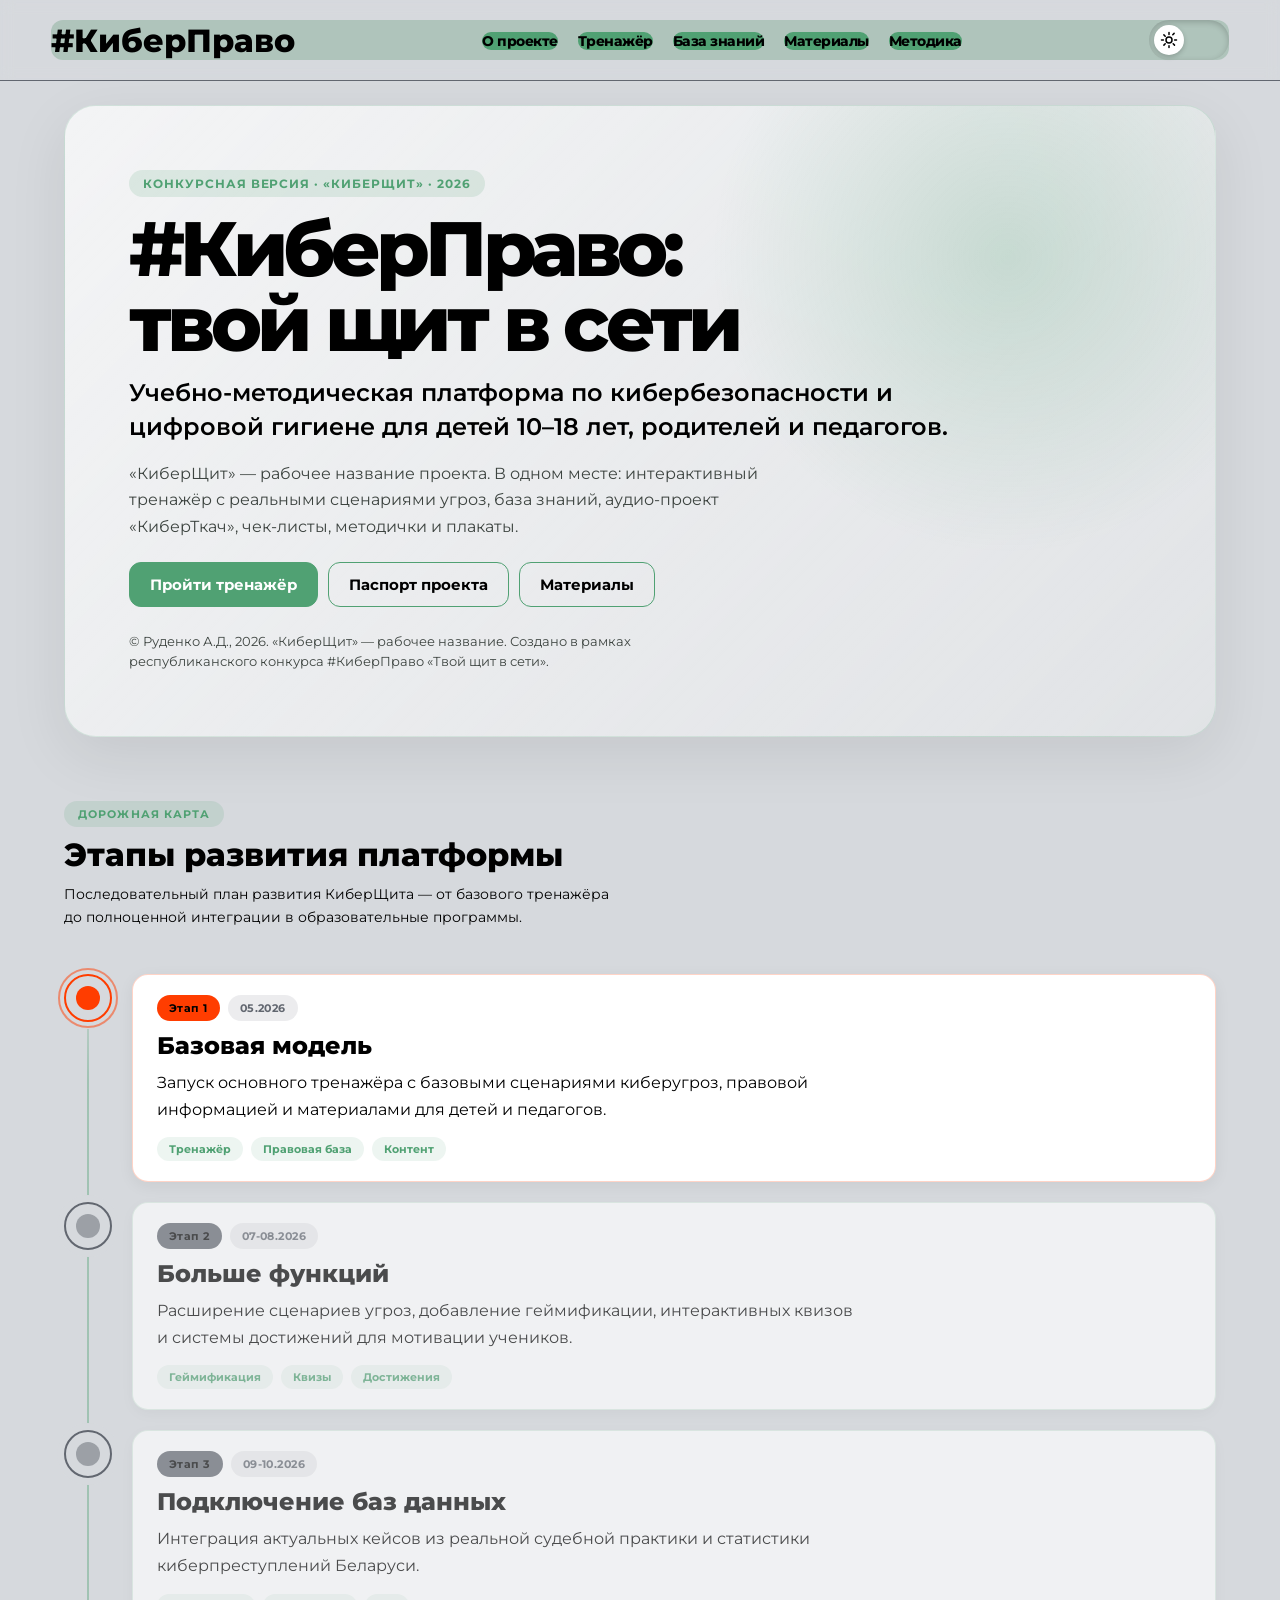
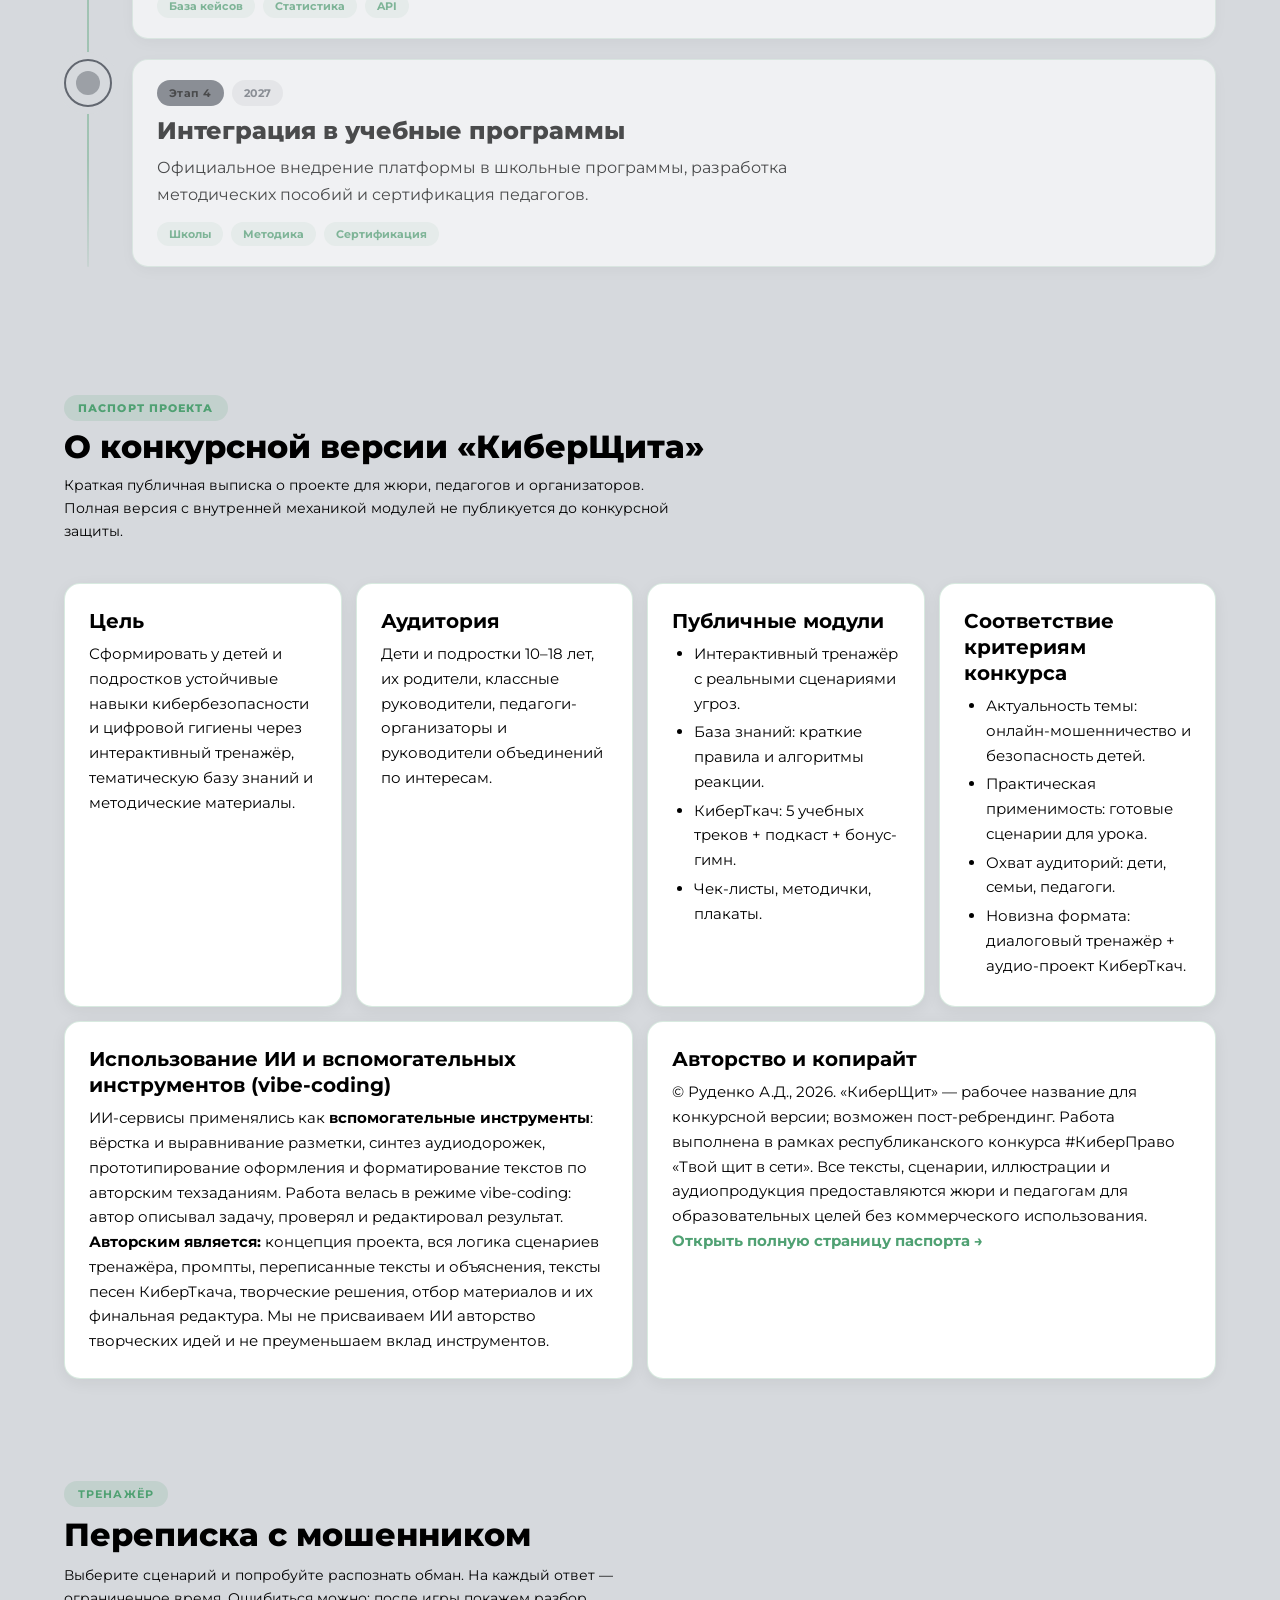
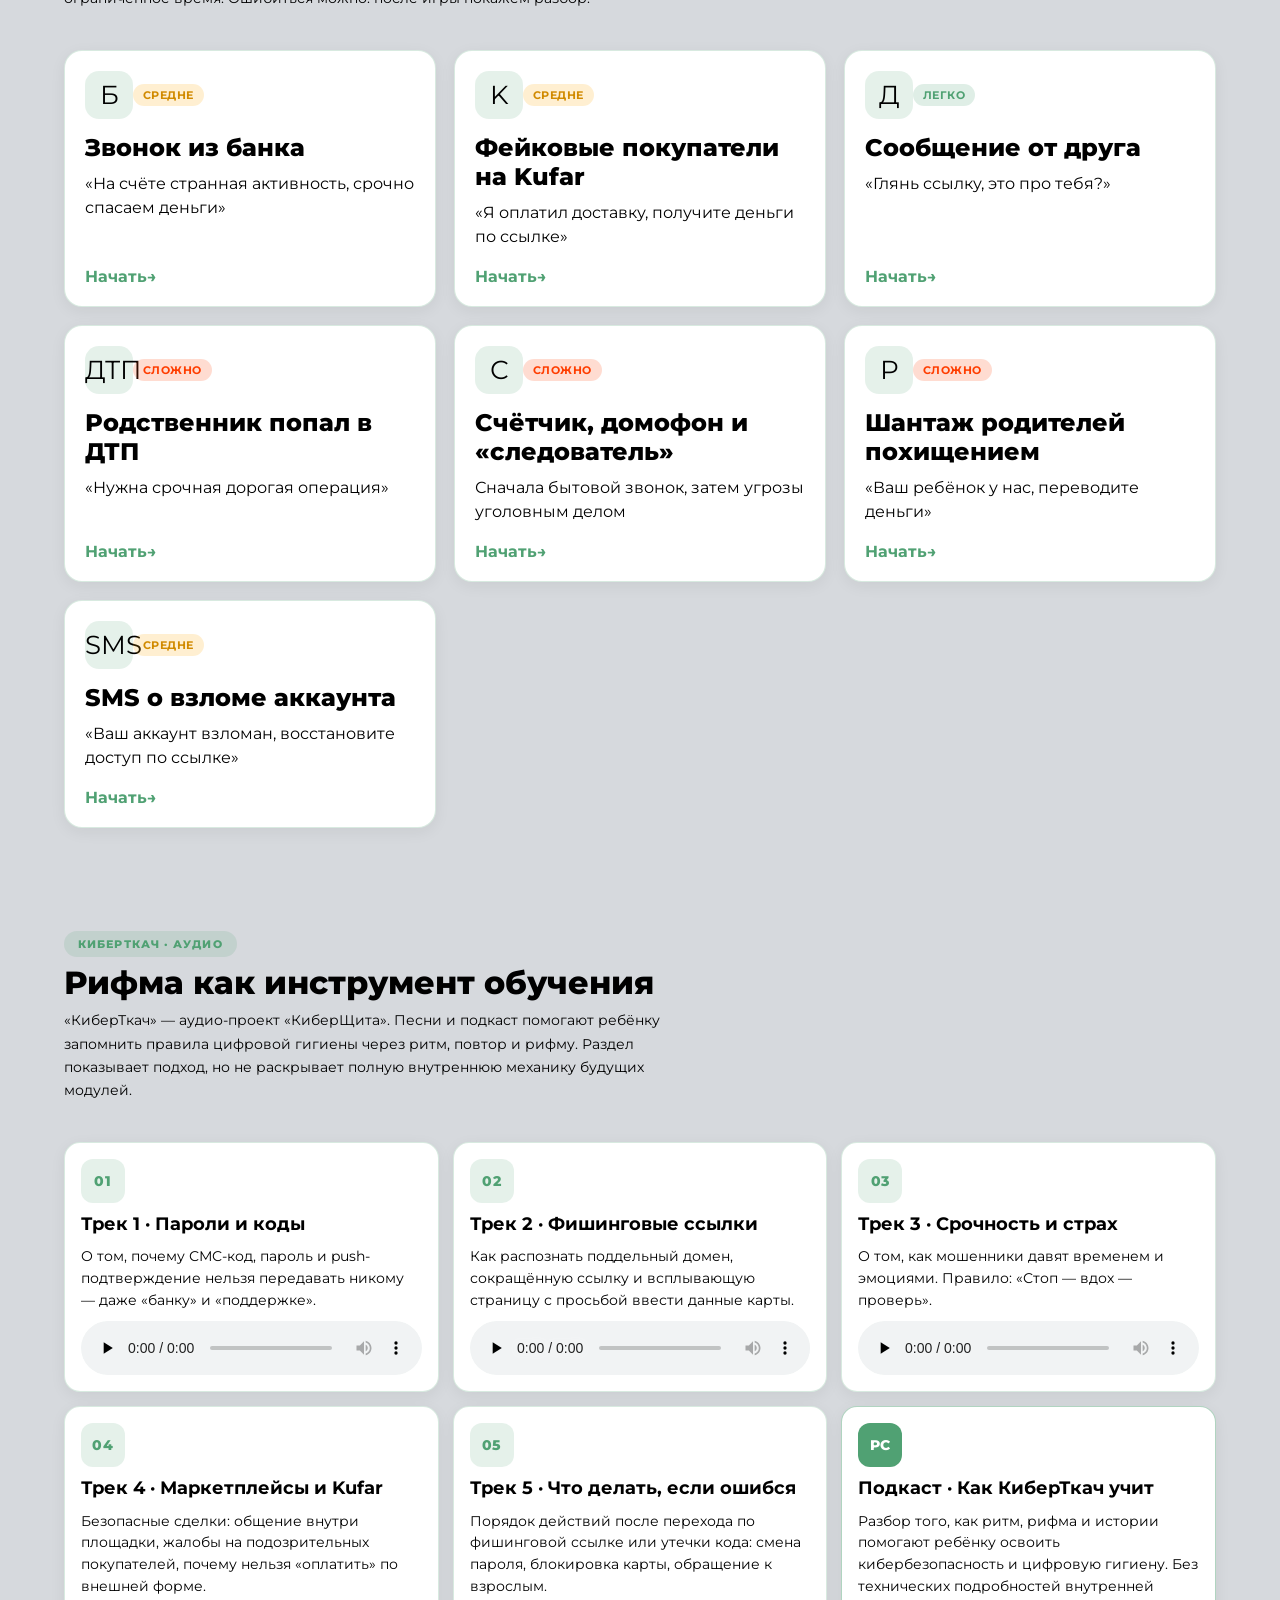
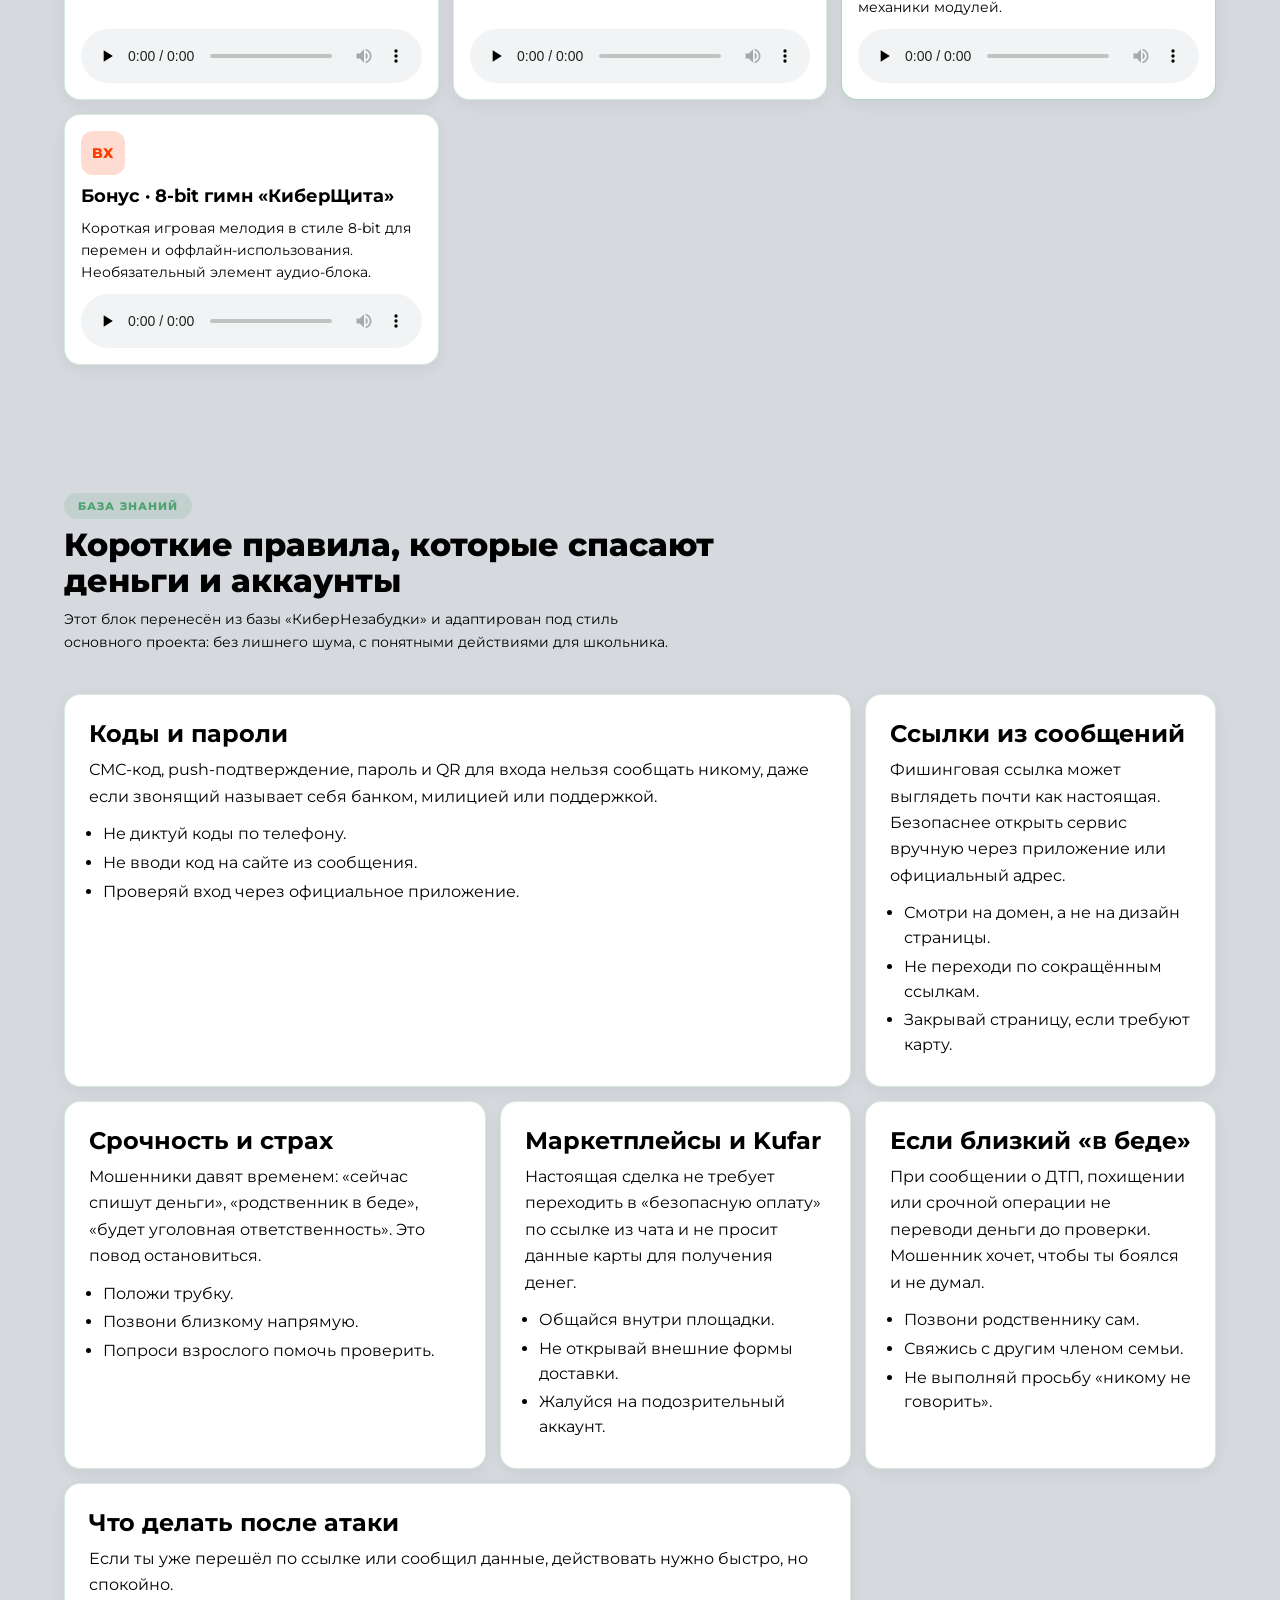
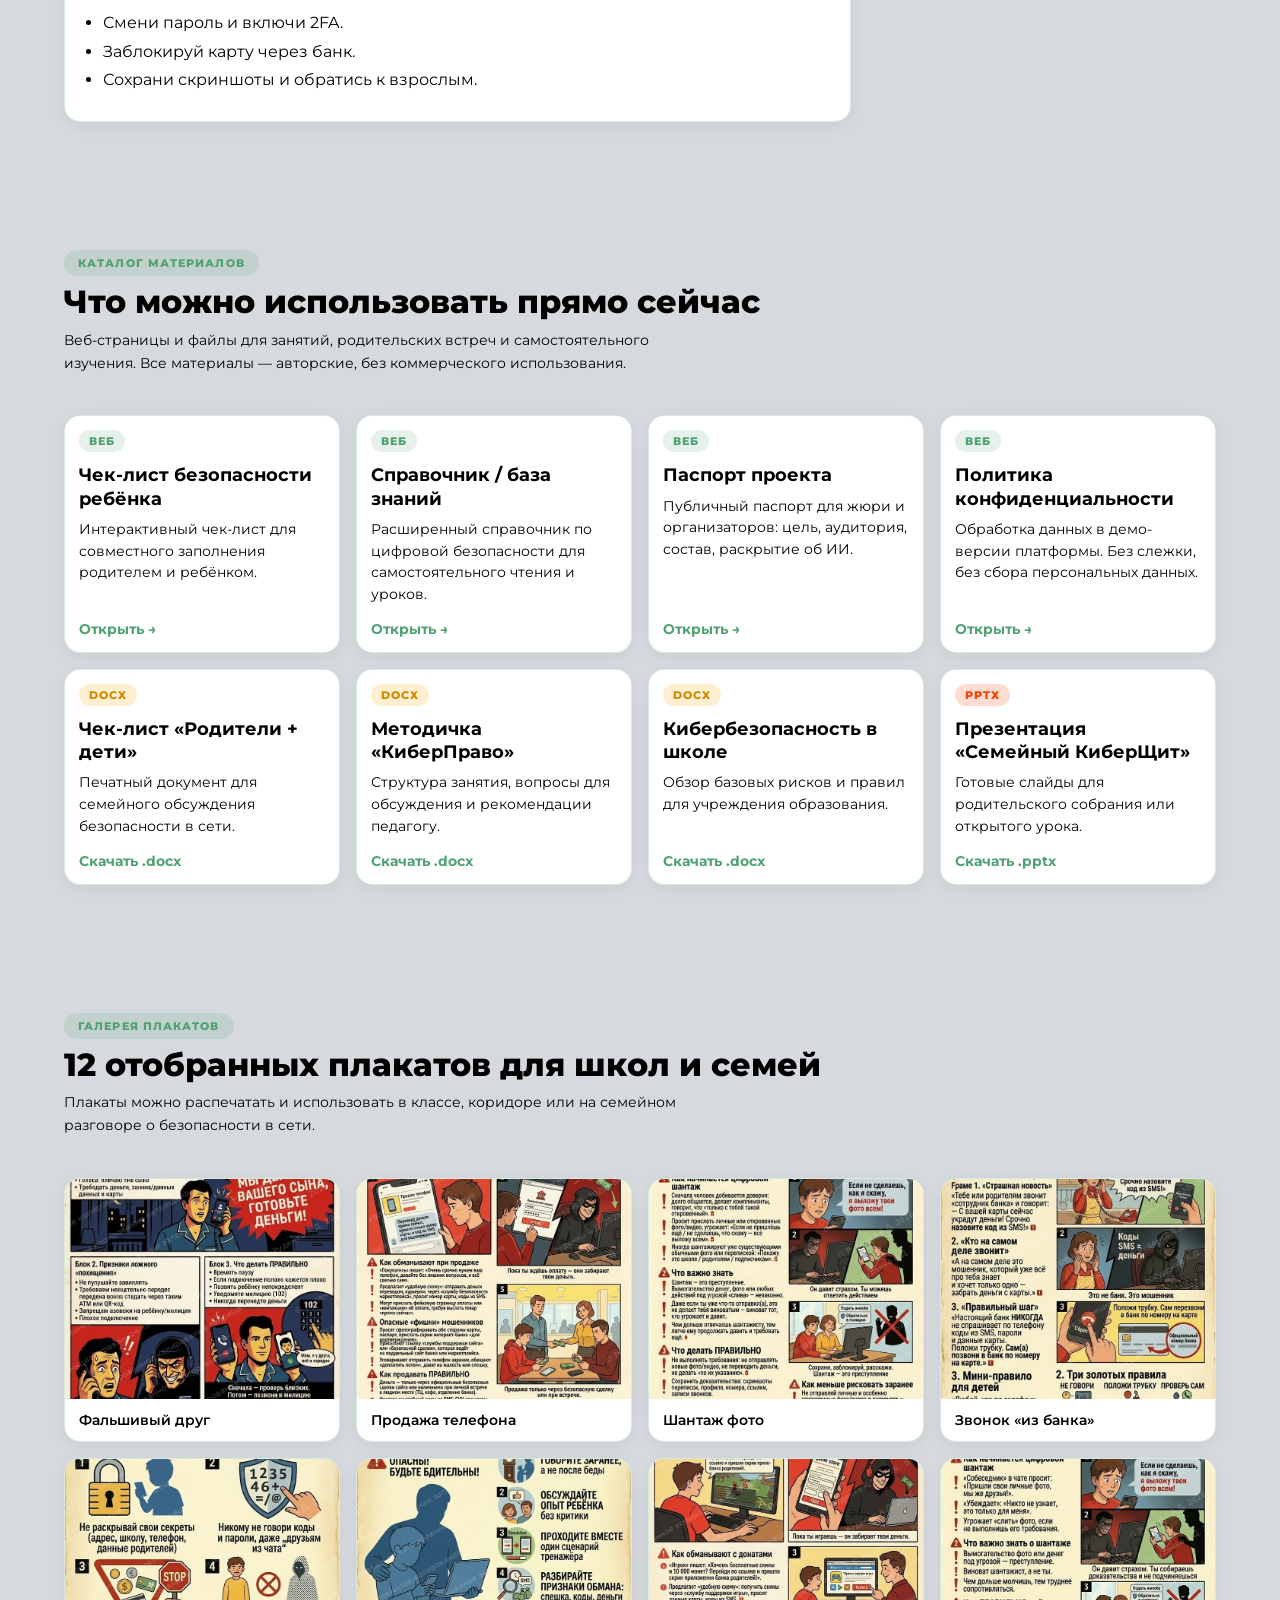
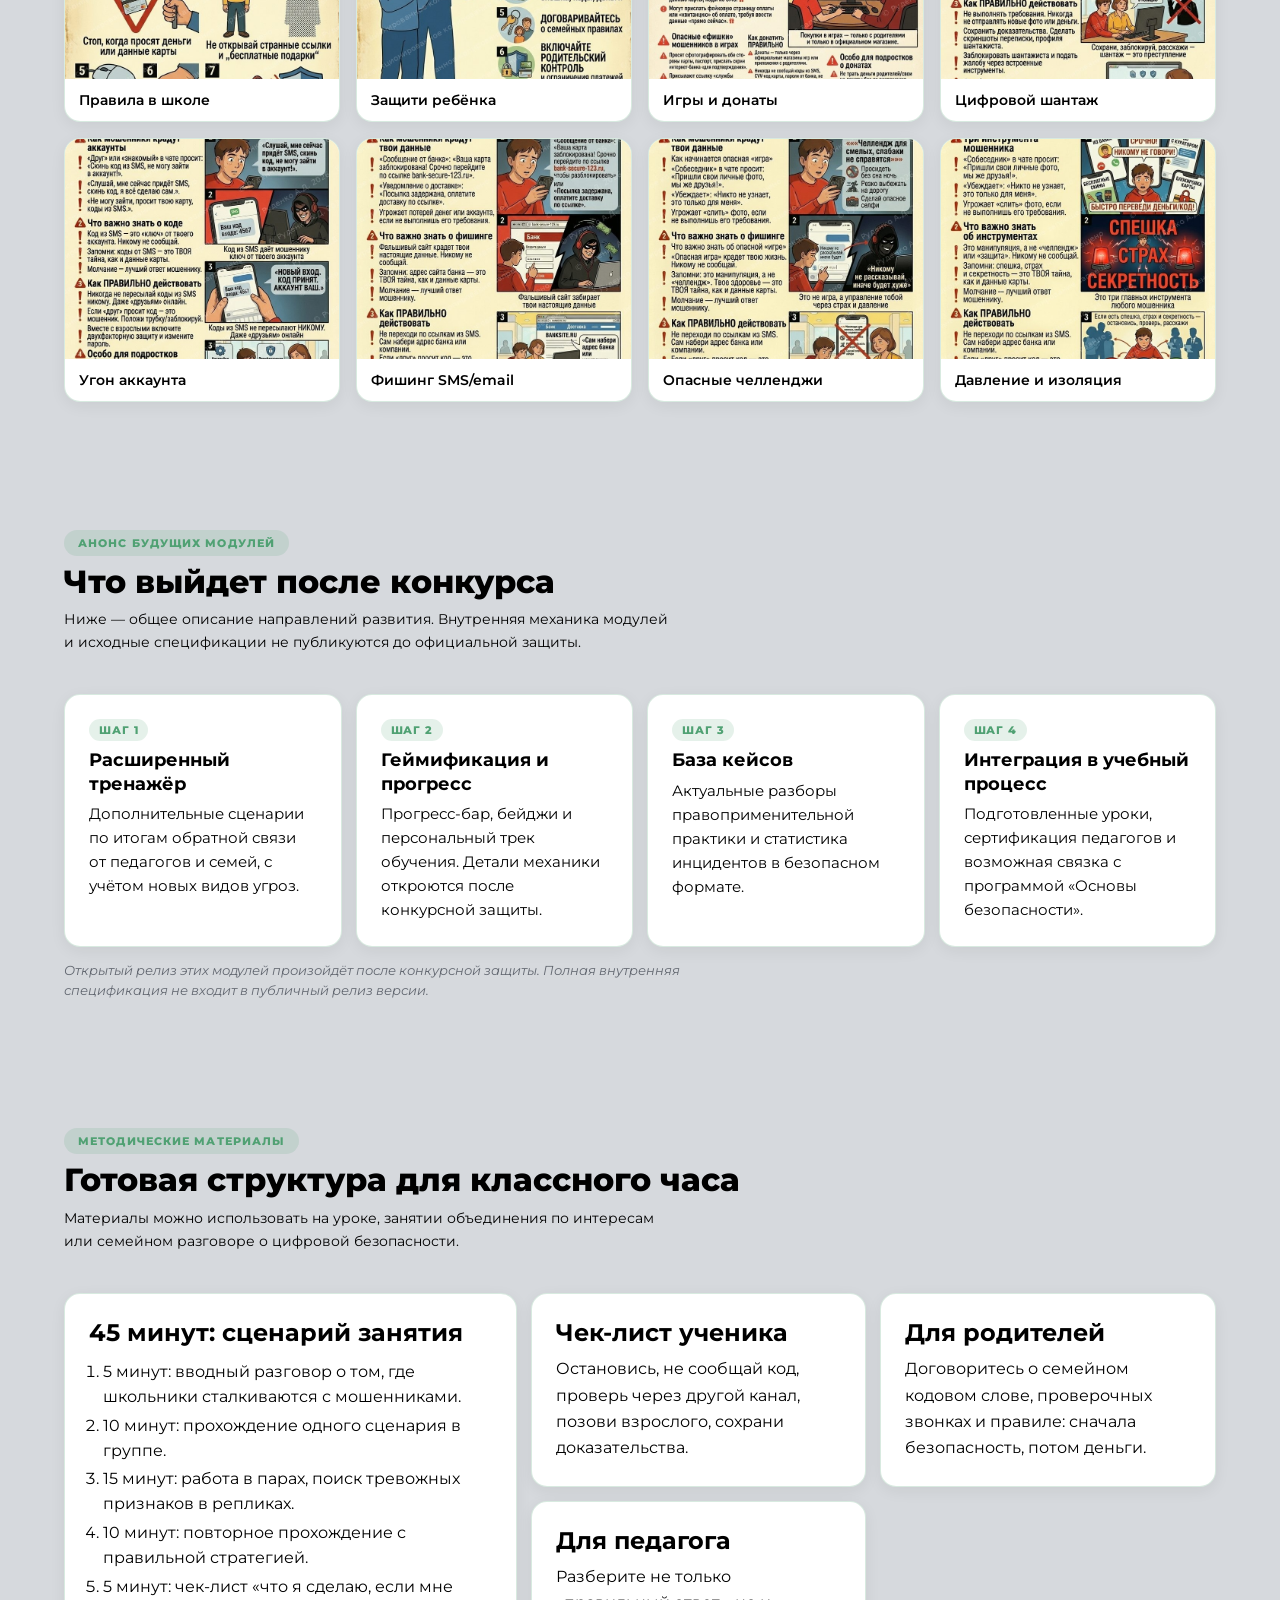
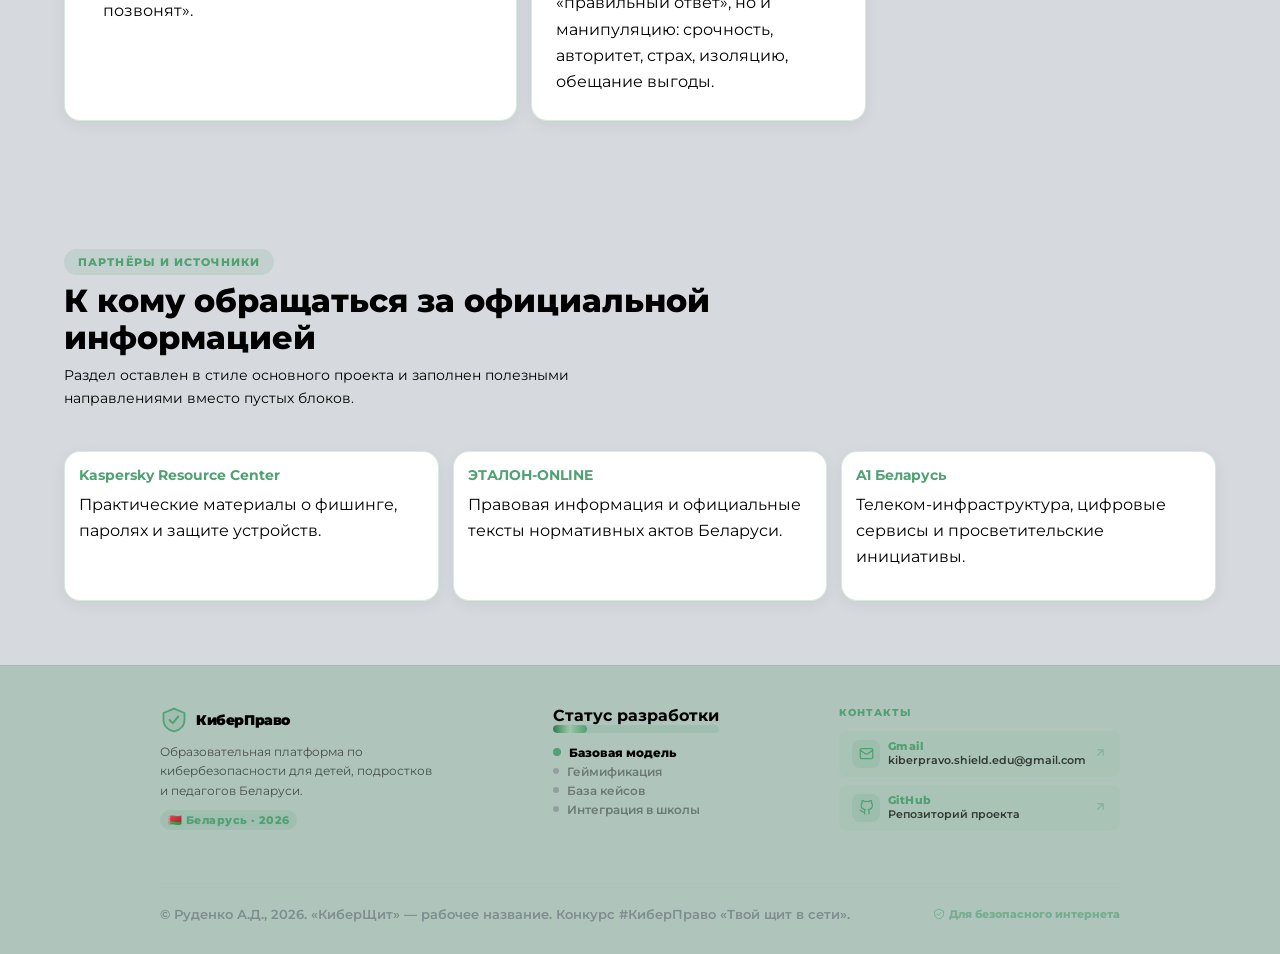
==== commit 9008fd92: "add favicon + update pages" ====
--- a/index.html
+++ b/index.html
@@ -13,7 +13,10 @@
     <meta name="color-scheme" content="light dark">
     <meta name="application-name" content="КиберПраво">
     <meta name="format-detection" content="telephone=no">
-    <link rel="icon" type="image/svg+xml" href="assets/favicon.svg">
+    <link rel="icon" href="/favicon.svg" type="image/svg+xml">
+    <link rel="icon" href="/favicon-192.png" type="image/png">
+    <link rel="apple-touch-icon" href="/favicon-512.png">
+    <meta name="theme-color" content="#151b2b">
     <meta property="og:title" content="#КиберПраво: твой щит в сети — «КиберЩит»">
     <meta property="og:description" content="Учебно-методическая платформа по кибербезопасности и цифровой гигиене для детей 10–18 лет, родителей и педагогов. Конкурсная версия 2026.">
     <meta property="og:type" content="website">
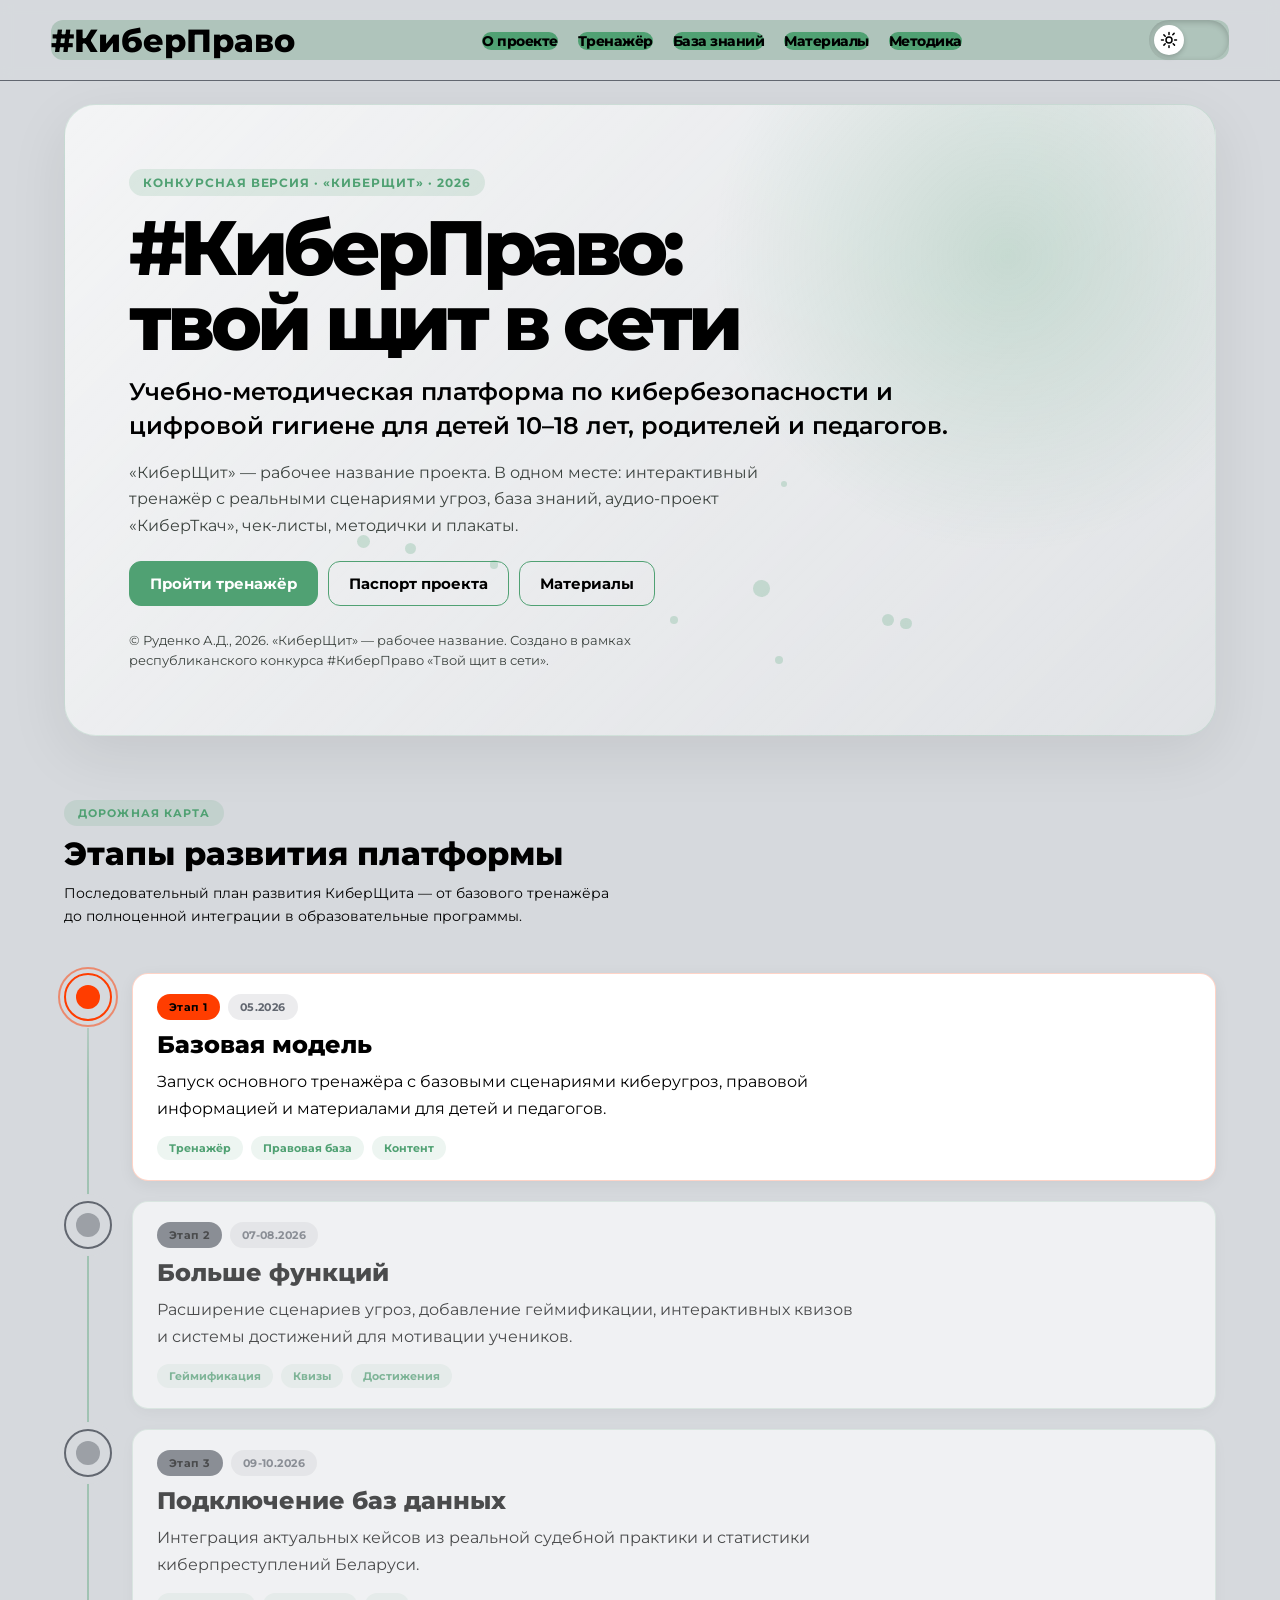
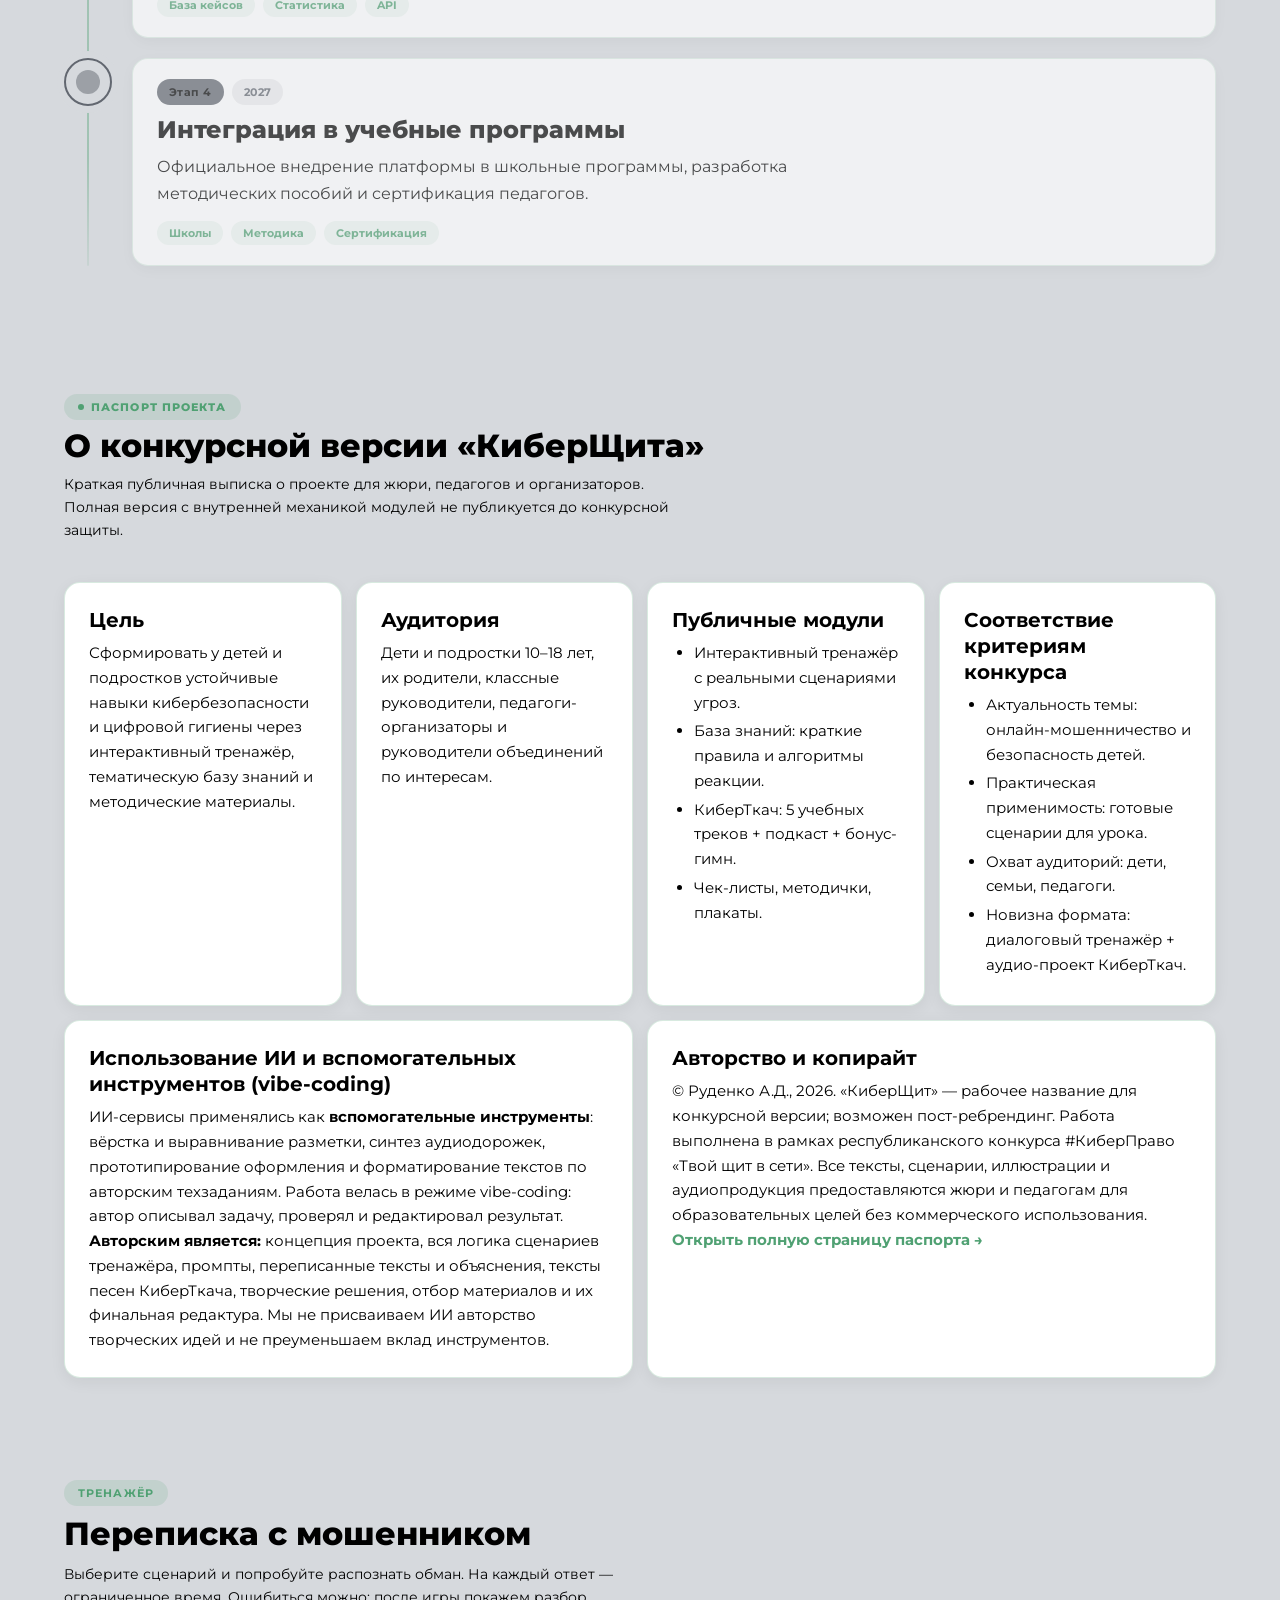
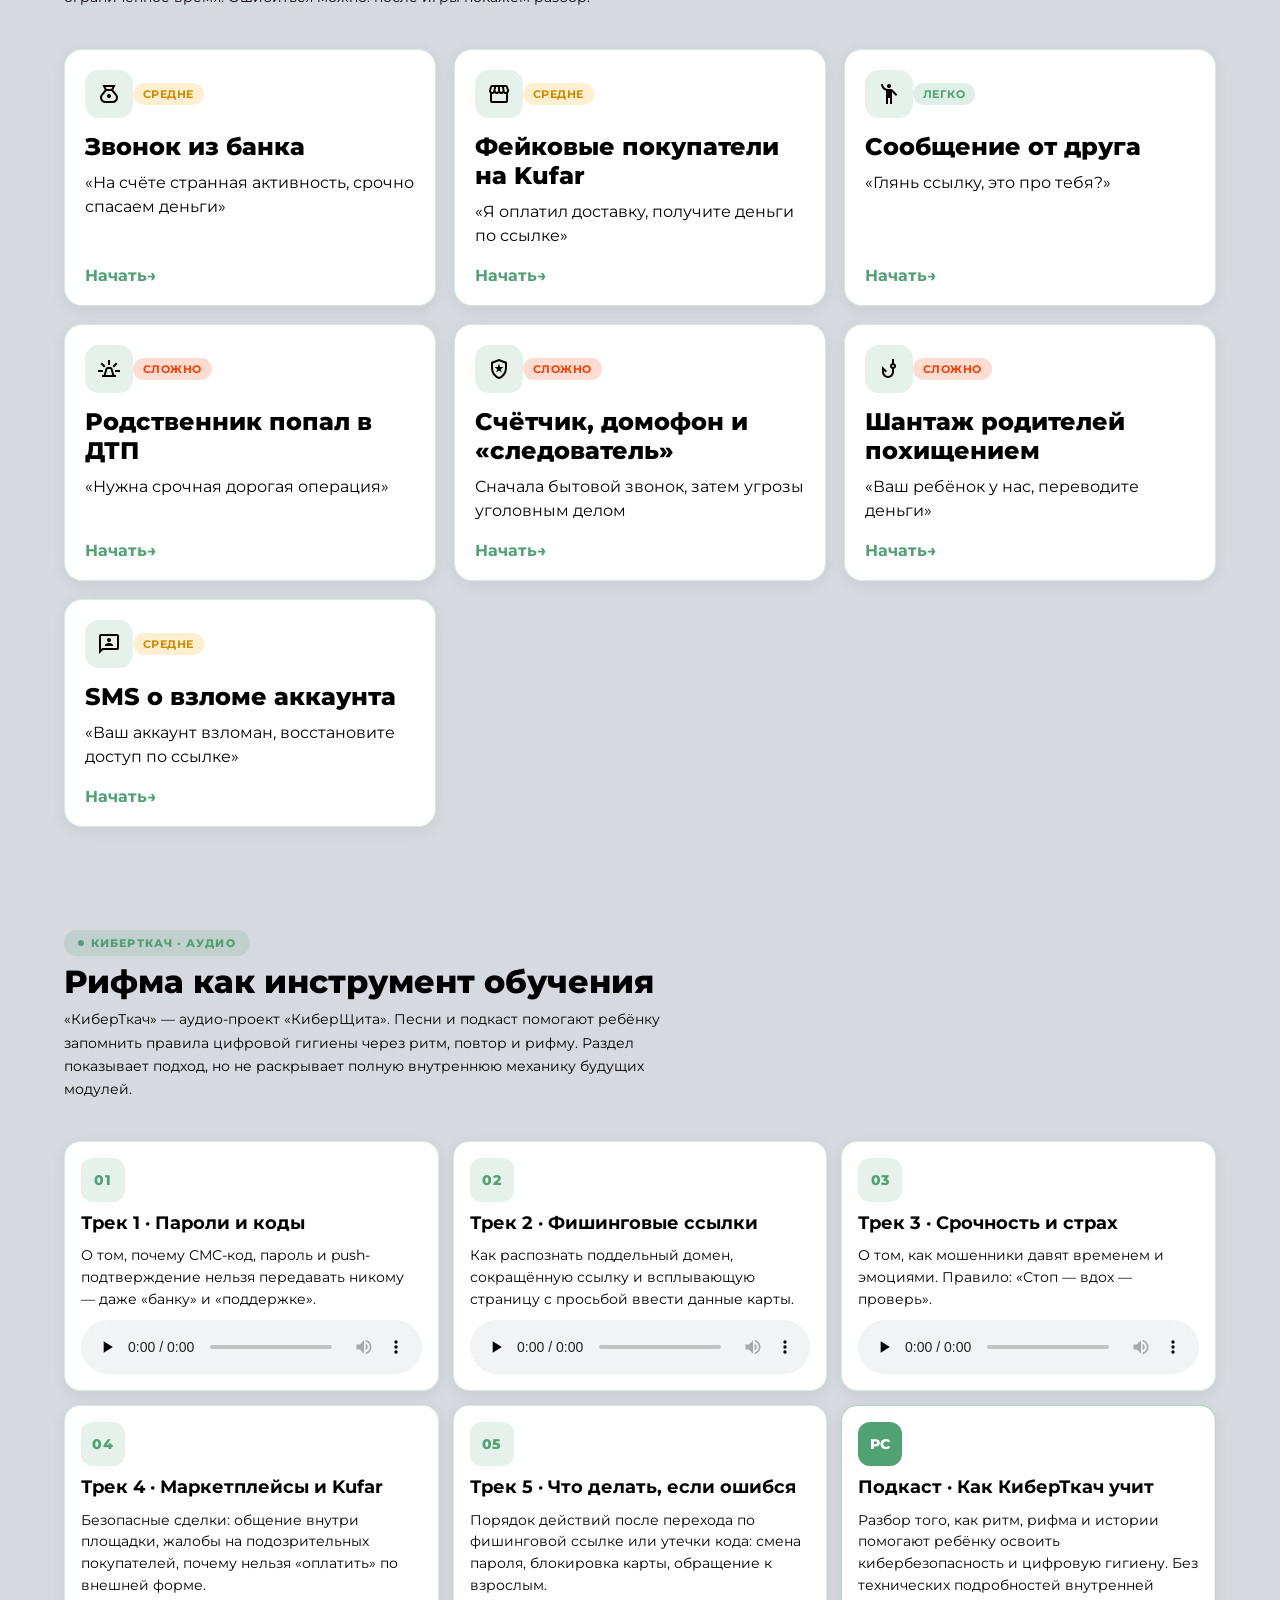
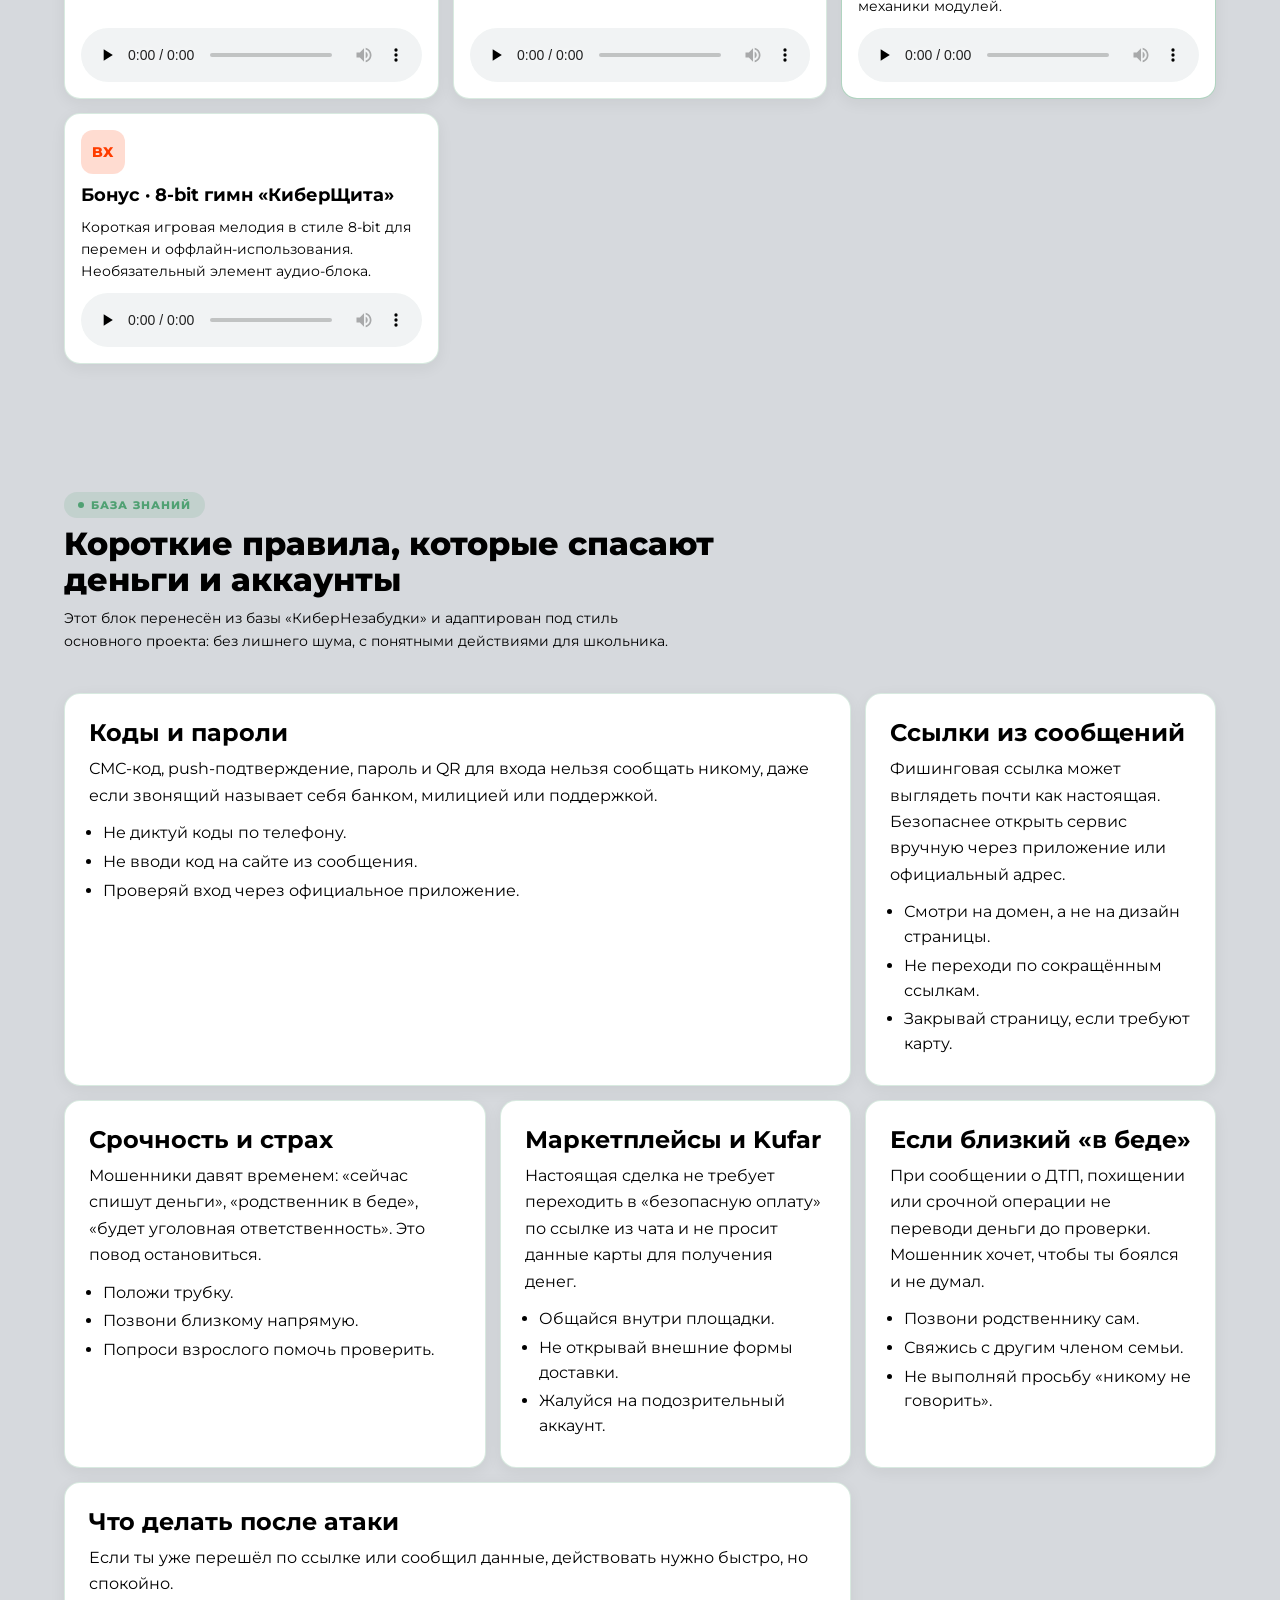
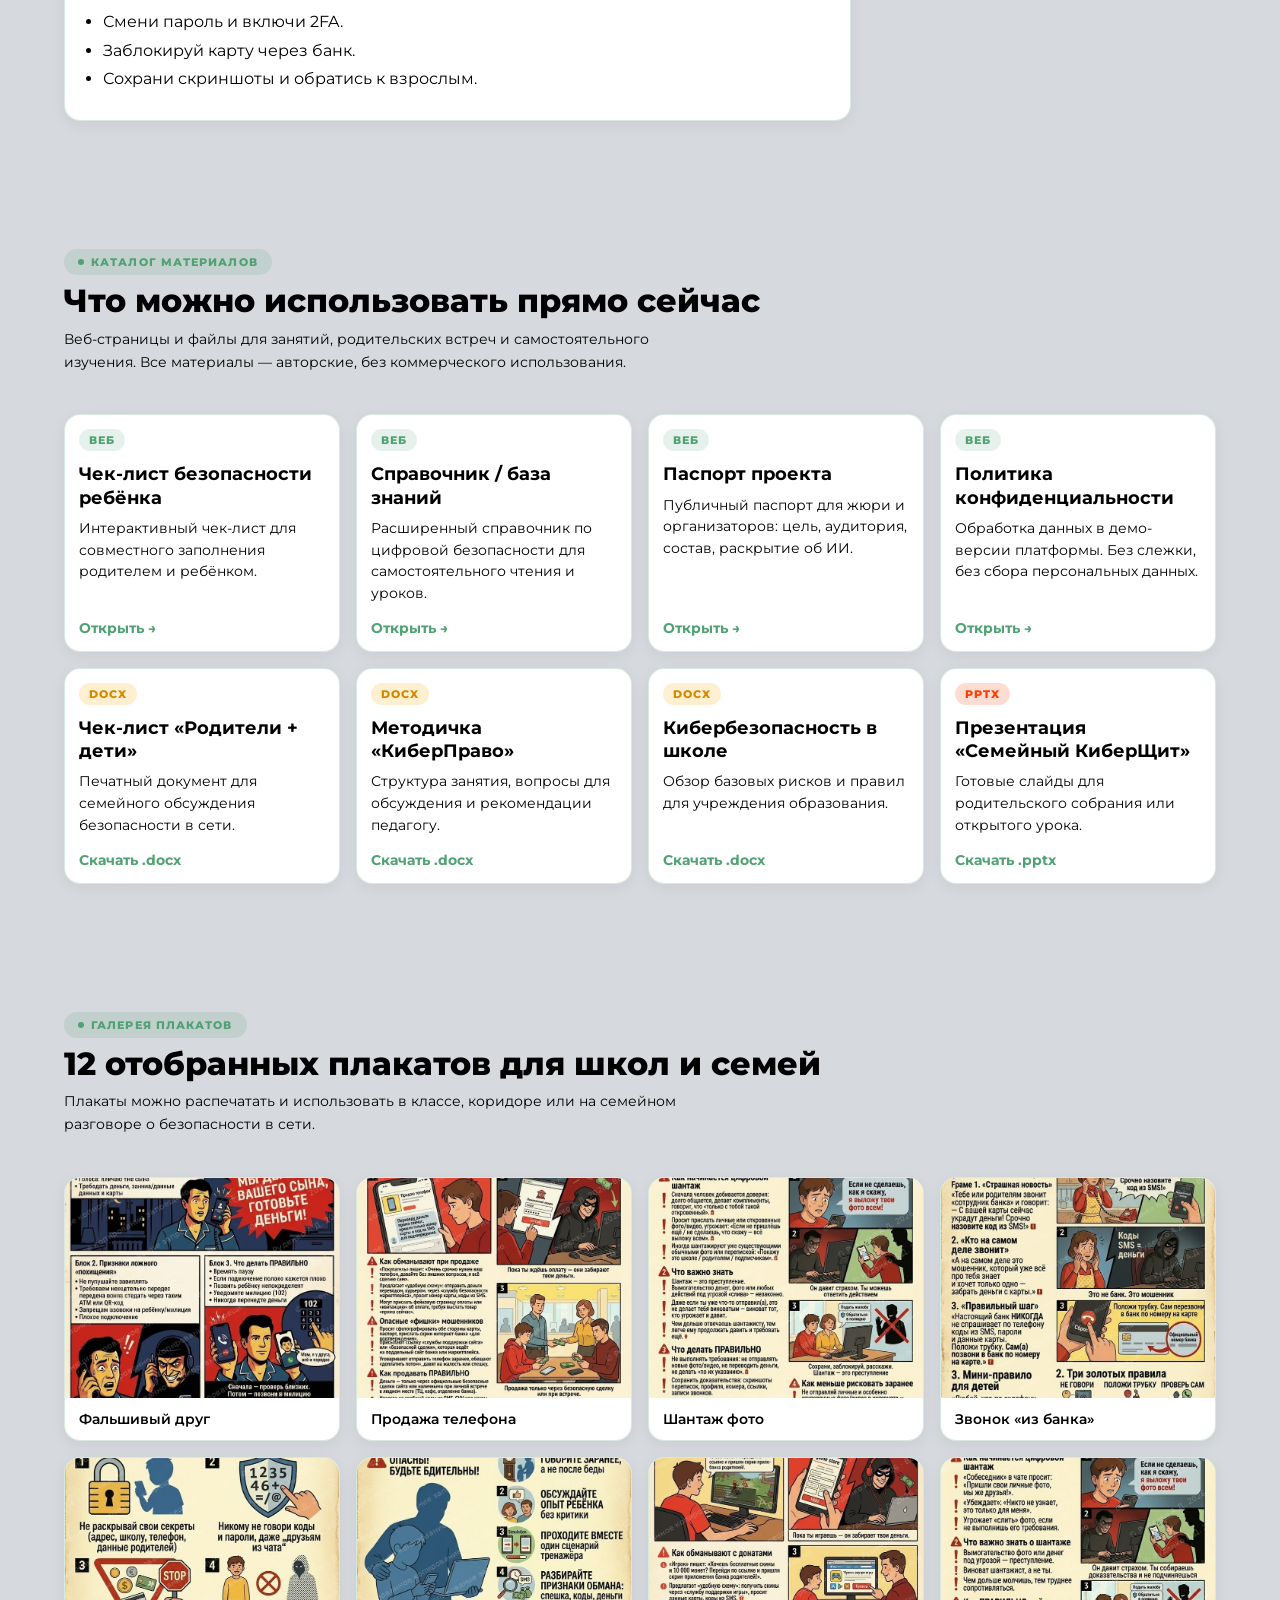
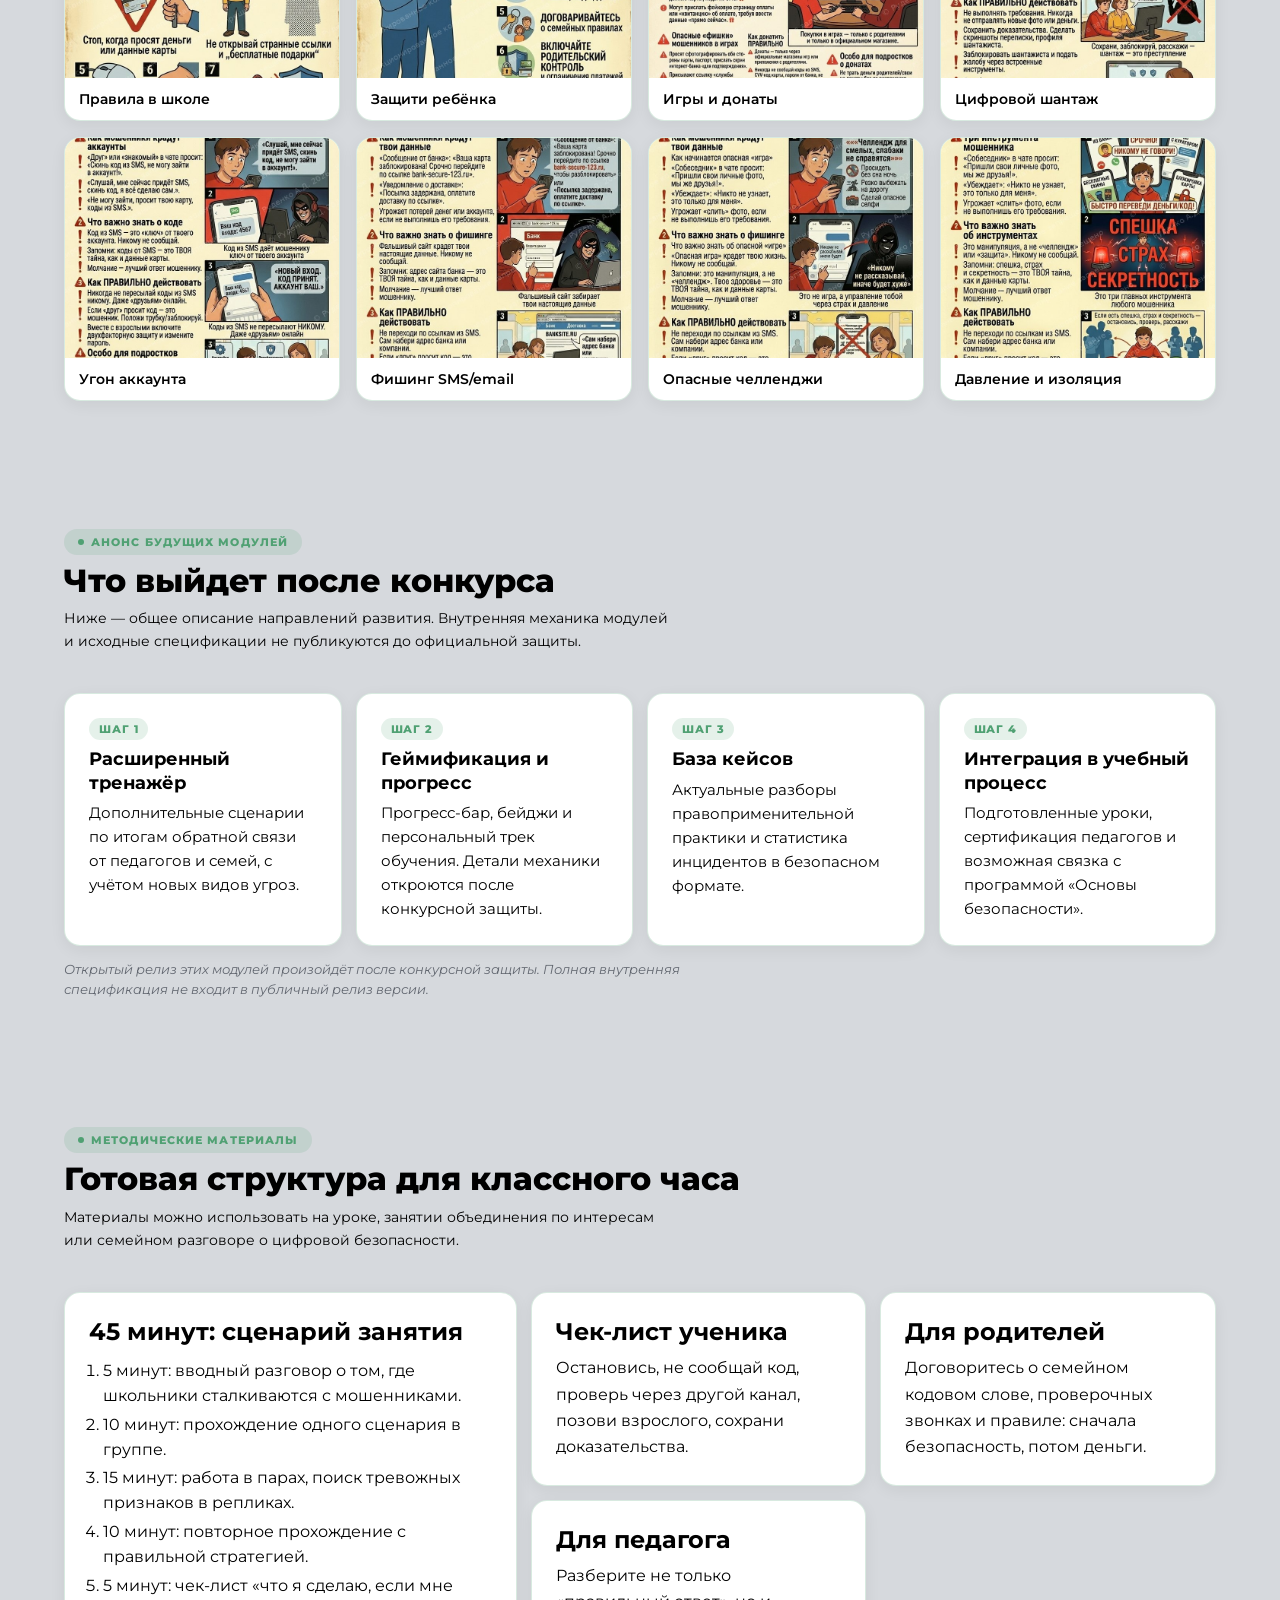
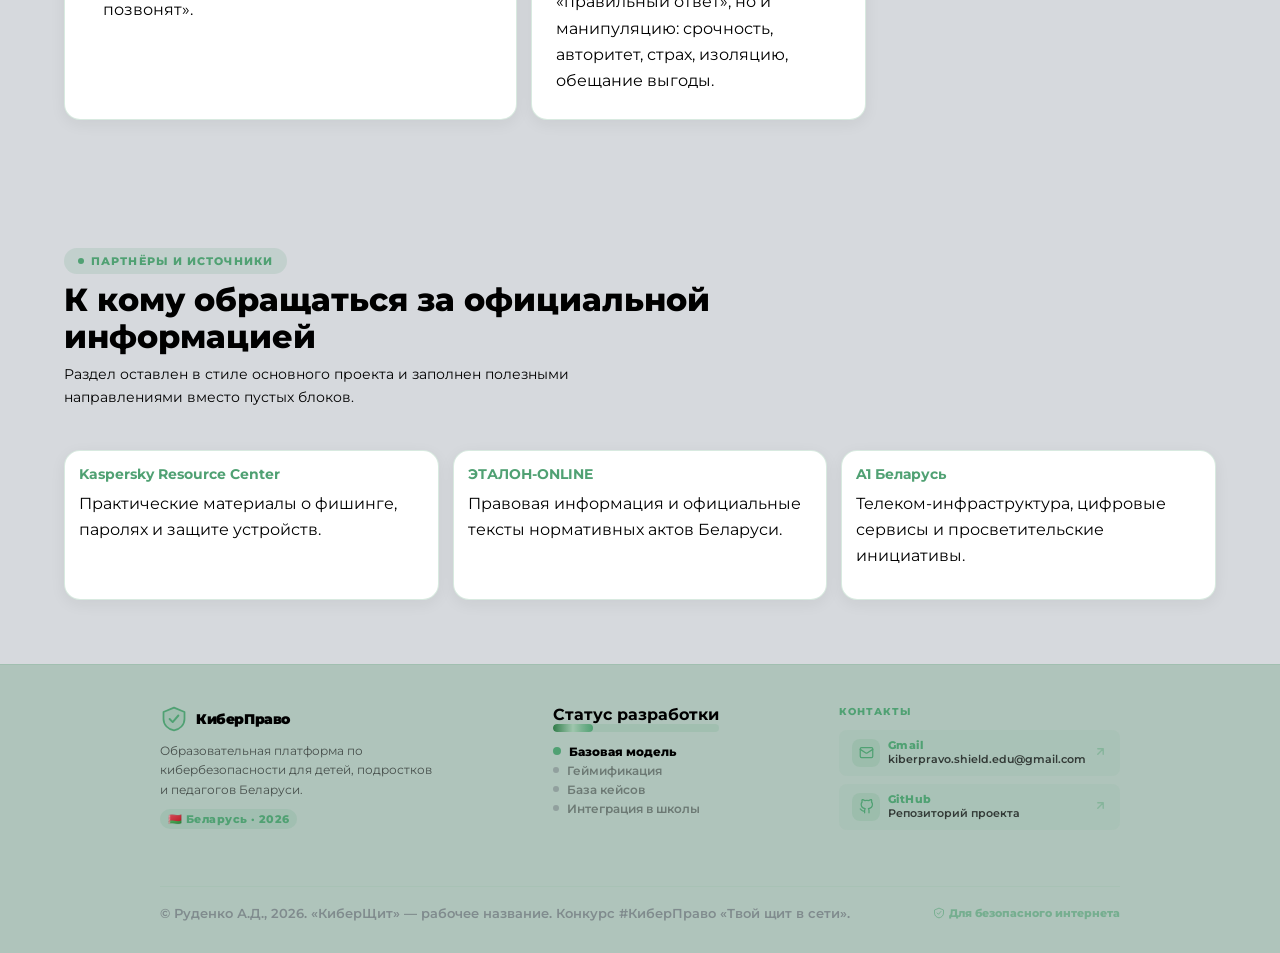
==== commit 866f68ad: "new heder+new logo" ====
--- a/index.html
+++ b/index.html
@@ -13,7 +13,6 @@
     <meta name="color-scheme" content="light dark">
     <meta name="application-name" content="КиберПраво">
     <meta name="format-detection" content="telephone=no">
-    <link rel="icon" href="/favicon.svg" type="image/svg+xml">
     <link rel="icon" href="/favicon-192.png" type="image/png">
     <link rel="apple-touch-icon" href="/favicon-512.png">
     <meta name="theme-color" content="#151b2b">
@@ -25,8 +24,10 @@
     <meta name="twitter:card" content="summary">
     <meta name="twitter:title" content="#КиберПраво: твой щит в сети — «КиберЩит»">
     <meta name="twitter:description" content="Тренажёр, КиберТкач, база знаний и методические материалы для детей, родителей и педагогов.">
+    <link rel="stylesheet" href="https://cdnjs.cloudflare.com/ajax/libs/animate.css/4.1.1/animate.min.css">
 </head>
 <body id="body">
+        <body id="body">
         <noscript>Без JavaScript тренажёр будет работать некорректно. Включите JavaScript</noscript>
         <header class="header" id="head">
             <div class="header__container">
@@ -74,32 +75,32 @@
 
         <main>
             <section id="main">
-                <div class="hero_main hero_main--no-img">
+                <div class="hero_main hero_main--no-img wow animate__animated animate__fadeIn" data-wow-duration="1s" data-wow-delay="0s">
                     <div class="main_text" id="hero">
-                        <span class="hero_eyebrow">Конкурсная версия · «КиберЩит» · 2026</span>
-                        <h1 class="title_text">#КиберПраво: твой щит в сети</h1>
-                        <p class="hero_text_sub">Учебно-методическая платформа по кибербезопасности и цифровой гигиене для детей 10–18 лет, родителей и педагогов.</p>
-                        <p class="hero_text_ot">«КиберЩит» — рабочее название проекта. В одном месте: интерактивный тренажёр с реальными сценариями угроз, база знаний, аудио-проект «КиберТкач», чек-листы, методички и плакаты.</p>
-                        <div class="hero_actions">
+                        <span class="hero_eyebrow wow animate__animated animate__fadeInDown" data-wow-duration="0.8s" data-wow-delay="0.1s">Конкурсная версия · «КиберЩит» · 2026</span>
+                        <h1 class="title_text wow animate__animated animate__fadeInUp" data-wow-duration="0.9s" data-wow-delay="0.18s">#КиберПраво: твой щит в сети</h1>
+                        <p class="hero_text_sub wow animate__animated animate__fadeInUp" data-wow-duration="0.9s" data-wow-delay="0.32s">Учебно-методическая платформа по кибербезопасности и цифровой гигиене для детей 10–18 лет, родителей и педагогов.</p>
+                        <p class="hero_text_ot wow animate__animated animate__fadeInUp" data-wow-duration="0.9s" data-wow-delay="0.44s">«КиберЩит» — рабочее название проекта. В одном месте: интерактивный тренажёр с реальными сценариями угроз, база знаний, аудио-проект «КиберТкач», чек-листы, методички и плакаты.</p>
+                        <div class="hero_actions wow animate__animated animate__fadeInUp" data-wow-duration="0.9s" data-wow-delay="0.58s">
                             <a class="hero_btn hero_btn--primary" href="#trainer">Пройти тренажёр</a>
                             <a class="hero_btn hero_btn--ghost" href="#passport">Паспорт проекта</a>
                             <a class="hero_btn hero_btn--ghost" href="#materials">Материалы</a>
                         </div>
-                        <p class="hero_copyright">© Руденко А.Д., 2026. «КиберЩит» — рабочее название. Создано в рамках республиканского конкурса #КиберПраво «Твой щит в сети».</p>
+                        <p class="hero_copyright wow animate__animated animate__fadeIn" data-wow-duration="1.1s" data-wow-delay="0.72s">© Руденко А.Д., 2026. «КиберЩит» — рабочее название. Создано в рамках республиканского конкурса #КиберПраво «Твой щит в сети».</p>
                     </div>
                 </div>
             </section>
 
 
             <section class="road_map" id="roadmap">
-                <div class="road_map__header">
+                <div class="road_map__header wow animate__animated animate__fadeInLeft" data-wow-duration="0.85s" data-wow-delay="0s">
                     <span class="road_map__eyebrow">Дорожная карта</span>
                     <h2 class="road_map__title">Этапы развития платформы</h2>
                     <p class="road_map__desc">Последовательный план развития КиберЩита — от базового тренажёра до полноценной интеграции в образовательные программы.</p>
                 </div>
                 <ol class="road_map__list">
                     <!-- Фаза 1 — выполнена -->
-                    <li class="road_map__item is-active">
+                    <li class="road_map__item is-active" data-rm-delay="0">
                         <div class="road_map__point circle_1"></div>
                         <article class="road_map__card">
                             <div class="road_map__meta">
@@ -116,7 +117,7 @@
                         </article>
                     </li>
                     <!-- Фаза 2 — в процессе -->
-                    <li class="road_map__item is-future">
+                    <li class="road_map__item is-future" data-rm-delay="0.1">
                         <div class="road_map__point circle_2"></div>
                         <article class="road_map__card">
                             <div class="road_map__meta">
@@ -133,7 +134,7 @@
                         </article>
                     </li>
                     <!-- Фаза 3 — запланирована -->
-                    <li class="road_map__item is-future">
+                    <li class="road_map__item is-future" data-rm-delay="0.2">
                         <div class="road_map__point circle_3"></div>
                         <article class="road_map__card">
                             <div class="road_map__meta">
@@ -150,7 +151,7 @@
                         </article>
                     </li>
                     <!-- Фаза 4 — запланирована -->
-                    <li class="road_map__item is-future">
+                    <li class="road_map__item is-future" data-rm-delay="0.3">
                         <div class="road_map__point circle_4"></div>
                         <article class="road_map__card">
                             <div class="road_map__meta">
@@ -168,22 +169,22 @@
                     </li>
                 </ol>
             </section>
-            <section class="passport-section" id="passport" aria-labelledby="passport-title">
-                <div class="section-head">
+            <section class="passport-section wow animate__animated animate__fadeIn" data-wow-duration="0.9s" data-wow-delay="0s" id="passport" aria-labelledby="passport-title">
+                <div class="section-head wow animate__animated animate__fadeInLeft" data-wow-duration="0.85s" data-wow-delay="0s">
                     <span class="section-eyebrow">Паспорт проекта</span>
                     <h2 class="section-title" id="passport-title">О конкурсной версии «КиберЩита»</h2>
                     <p class="section-desc">Краткая публичная выписка о проекте для жюри, педагогов и организаторов. Полная версия с внутренней механикой модулей не публикуется до конкурсной защиты.</p>
                 </div>
                 <div class="passport-grid">
-                    <article class="passport-card">
+                    <article class="passport-card wow animate__animated animate__fadeInUp" data-wow-duration="0.75s" data-wow-delay="0s">
                         <h3>Цель</h3>
                         <p>Сформировать у детей и подростков устойчивые навыки кибербезопасности и цифровой гигиены через интерактивный тренажёр, тематическую базу знаний и методические материалы.</p>
                     </article>
-                    <article class="passport-card">
+                    <article class="passport-card wow animate__animated animate__fadeInUp" data-wow-duration="0.75s" data-wow-delay="0.12s">
                         <h3>Аудитория</h3>
                         <p>Дети и подростки 10–18 лет, их родители, классные руководители, педагоги-организаторы и руководители объединений по интересам.</p>
                     </article>
-                    <article class="passport-card">
+                    <article class="passport-card wow animate__animated animate__fadeInUp" data-wow-duration="0.75s" data-wow-delay="0.24s">
                         <h3>Публичные модули</h3>
                         <ul>
                             <li>Интерактивный тренажёр с реальными сценариями угроз.</li>
@@ -192,7 +193,7 @@
                             <li>Чек-листы, методички, плакаты.</li>
                         </ul>
                     </article>
-                    <article class="passport-card">
+                    <article class="passport-card wow animate__animated animate__fadeInUp" data-wow-duration="0.75s" data-wow-delay="0.36s">
                         <h3>Соответствие критериям конкурса</h3>
                         <ul>
                             <li>Актуальность темы: онлайн-мошенничество и безопасность детей.</li>
@@ -214,12 +215,12 @@
                 </div>
             </section>
 
-            <section id="trainer" aria-label="Интерактивный тренажёр">
+            <section id="trainer" class="wow animate__animated animate__fadeIn" data-wow-duration="0.9s" data-wow-delay="0s" aria-label="Интерактивный тренажёр">
                 
             </section>
 
-            <section class="kibertkach-section" id="kibertkach" aria-labelledby="tkach-title">
-                <div class="section-head">
+            <section class="kibertkach-section wow animate__animated animate__fadeIn" data-wow-duration="0.9s" data-wow-delay="0s" id="kibertkach" aria-labelledby="tkach-title">
+                <div class="section-head wow animate__animated animate__fadeInLeft" data-wow-duration="0.85s" data-wow-delay="0s">
                     <span class="section-eyebrow">КиберТкач · аудио</span>
                     <h2 class="section-title" id="tkach-title">Рифма как инструмент обучения</h2>
                     <p class="section-desc">«КиберТкач» — аудио-проект «КиберЩита». Песни и подкаст помогают ребёнку запомнить правила цифровой гигиены через ритм, повтор и рифму. Раздел показывает подход, но не раскрывает полную внутреннюю механику будущих модулей.</p>
@@ -271,13 +272,13 @@
             </section>
 
             <section class="knowledge-section" id="base" aria-labelledby="base-title">
-                <div class="section-head">
+                <div class="section-head wow animate__animated animate__fadeInLeft" data-wow-duration="0.85s" data-wow-delay="0s">
                     <span class="section-eyebrow">База знаний</span>
                     <h2 class="section-title" id="base-title">Короткие правила, которые спасают деньги и аккаунты</h2>
                     <p class="section-desc">Этот блок перенесён из базы «КиберНезабудки» и адаптирован под стиль основного проекта: без лишнего шума, с понятными действиями для школьника.</p>
                 </div>
                 <div class="knowledge-grid">
-                    <article class="knowledge-card">
+                    <article class="knowledge-card wow animate__animated animate__fadeInUp" data-wow-duration="0.75s" data-wow-delay="0s">
                         <h3>Коды и пароли</h3>
                         <p>СМС-код, push-подтверждение, пароль и QR для входа нельзя сообщать никому, даже если звонящий называет себя банком, милицией или поддержкой.</p>
                         <ul>
@@ -286,7 +287,7 @@
                             <li>Проверяй вход через официальное приложение.</li>
                         </ul>
                     </article>
-                    <article class="knowledge-card">
+                    <article class="knowledge-card wow animate__animated animate__fadeInUp" data-wow-duration="0.75s" data-wow-delay="0.12s">
                         <h3>Ссылки из сообщений</h3>
                         <p>Фишинговая ссылка может выглядеть почти как настоящая. Безопаснее открыть сервис вручную через приложение или официальный адрес.</p>
                         <ul>
@@ -295,7 +296,7 @@
                             <li>Закрывай страницу, если требуют карту.</li>
                         </ul>
                     </article>
-                    <article class="knowledge-card">
+                    <article class="knowledge-card wow animate__animated animate__fadeInUp" data-wow-duration="0.75s" data-wow-delay="0.24s">
                         <h3>Срочность и страх</h3>
                         <p>Мошенники давят временем: «сейчас спишут деньги», «родственник в беде», «будет уголовная ответственность». Это повод остановиться.</p>
                         <ul>
@@ -304,7 +305,7 @@
                             <li>Попроси взрослого помочь проверить.</li>
                         </ul>
                     </article>
-                    <article class="knowledge-card">
+                    <article class="knowledge-card wow animate__animated animate__fadeInUp" data-wow-duration="0.75s" data-wow-delay="0s">
                         <h3>Маркетплейсы и Kufar</h3>
                         <p>Настоящая сделка не требует переходить в «безопасную оплату» по ссылке из чата и не просит данные карты для получения денег.</p>
                         <ul>
@@ -313,7 +314,7 @@
                             <li>Жалуйся на подозрительный аккаунт.</li>
                         </ul>
                     </article>
-                    <article class="knowledge-card">
+                    <article class="knowledge-card wow animate__animated animate__fadeInUp" data-wow-duration="0.75s" data-wow-delay="0.12s">
                         <h3>Если близкий «в беде»</h3>
                         <p>При сообщении о ДТП, похищении или срочной операции не переводи деньги до проверки. Мошенник хочет, чтобы ты боялся и не думал.</p>
                         <ul>
@@ -322,7 +323,7 @@
                             <li>Не выполняй просьбу «никому не говорить».</li>
                         </ul>
                     </article>
-                    <article class="knowledge-card">
+                    <article class="knowledge-card wow animate__animated animate__fadeInUp" data-wow-duration="0.75s" data-wow-delay="0.24s">
                         <h3>Что делать после атаки</h3>
                         <p>Если ты уже перешёл по ссылке или сообщил данные, действовать нужно быстро, но спокойно.</p>
                         <ul>
@@ -334,8 +335,8 @@
                 </div>
             </section>
 
-            <section class="materials-section" id="materials" aria-labelledby="materials-title">
-                <div class="section-head">
+            <section class="materials-section wow animate__animated animate__fadeIn" data-wow-duration="0.9s" data-wow-delay="0s" id="materials" aria-labelledby="materials-title">
+                <div class="section-head wow animate__animated animate__fadeInLeft" data-wow-duration="0.85s" data-wow-delay="0s">
                     <span class="section-eyebrow">Каталог материалов</span>
                     <h2 class="section-title" id="materials-title">Что можно использовать прямо сейчас</h2>
                     <p class="section-desc">Веб-страницы и файлы для занятий, родительских встреч и самостоятельного изучения. Все материалы — авторские, без коммерческого использования.</p>
@@ -392,8 +393,8 @@
                 </div>
             </section>
 
-            <section class="posters-section" id="posters" aria-labelledby="posters-title">
-                <div class="section-head">
+            <section class="posters-section wow animate__animated animate__fadeIn" data-wow-duration="0.9s" data-wow-delay="0s" id="posters" aria-labelledby="posters-title">
+                <div class="section-head wow animate__animated animate__fadeInLeft" data-wow-duration="0.85s" data-wow-delay="0s">
                     <span class="section-eyebrow">Галерея плакатов</span>
                     <h2 class="section-title" id="posters-title">12 отобранных плакатов для школ и семей</h2>
                     <p class="section-desc">Плакаты можно распечатать и использовать в классе, коридоре или на семейном разговоре о безопасности в сети.</p>
@@ -414,8 +415,8 @@
                 </ul>
             </section>
 
-            <section class="future-section" id="future" aria-labelledby="future-title">
-                <div class="section-head">
+            <section class="future-section wow animate__animated animate__fadeIn" data-wow-duration="0.9s" data-wow-delay="0s" id="future" aria-labelledby="future-title">
+                <div class="section-head wow animate__animated animate__fadeInLeft" data-wow-duration="0.85s" data-wow-delay="0s">
                     <span class="section-eyebrow">Анонс будущих модулей</span>
                     <h2 class="section-title" id="future-title">Что выйдет после конкурса</h2>
                     <p class="section-desc">Ниже — общее описание направлений развития. Внутренняя механика модулей и исходные спецификации не публикуются до официальной защиты.</p>
@@ -446,13 +447,13 @@
             </section>
 
             <section class="methods-section" id="met_mat" aria-labelledby="met-title">
-                <div class="section-head">
+                <div class="section-head wow animate__animated animate__fadeInLeft" data-wow-duration="0.85s" data-wow-delay="0s">
                     <span class="section-eyebrow">Методические материалы</span>
                     <h2 class="section-title" id="met-title">Готовая структура для классного часа</h2>
                     <p class="section-desc">Материалы можно использовать на уроке, занятии объединения по интересам или семейном разговоре о цифровой безопасности.</p>
                 </div>
                 <div class="method-layout">
-                    <article class="method-card method-card--wide">
+                    <article class="method-card method-card--wide wow animate__animated animate__zoomIn" data-wow-duration="0.75s" data-wow-delay="0s">
                         <h3>45 минут: сценарий занятия</h3>
                         <ol>
                             <li>5 минут: вводный разговор о том, где школьники сталкиваются с мошенниками.</li>
@@ -462,15 +463,15 @@
                             <li>5 минут: чек-лист «что я сделаю, если мне позвонят».</li>
                         </ol>
                     </article>
-                    <article class="method-card">
+                    <article class="method-card wow animate__animated animate__zoomIn" data-wow-duration="0.75s" data-wow-delay="0s">
                         <h3>Чек-лист ученика</h3>
                         <p>Остановись, не сообщай код, проверь через другой канал, позови взрослого, сохрани доказательства.</p>
                     </article>
-                    <article class="method-card">
+                    <article class="method-card wow animate__animated animate__zoomIn" data-wow-duration="0.75s" data-wow-delay="0.12s">
                         <h3>Для родителей</h3>
                         <p>Договоритесь о семейном кодовом слове, проверочных звонках и правиле: сначала безопасность, потом деньги.</p>
                     </article>
-                    <article class="method-card">
+                    <article class="method-card wow animate__animated animate__zoomIn" data-wow-duration="0.75s" data-wow-delay="0.24s">
                         <h3>Для педагога</h3>
                         <p>Разберите не только «правильный ответ», но и манипуляцию: срочность, авторитет, страх, изоляцию, обещание выгоды.</p>
                     </article>
@@ -478,21 +479,21 @@
             </section>
 
             <section class="sponsors" id="sponsors">
-                <div class="section-head">
+                <div class="section-head wow animate__animated animate__fadeInLeft" data-wow-duration="0.85s" data-wow-delay="0s">
                     <span class="section-eyebrow">Партнёры и источники</span>
                     <h2 class="section-title">К кому обращаться за официальной информацией</h2>
                     <p class="section-desc">Раздел оставлен в стиле основного проекта и заполнен полезными направлениями вместо пустых блоков.</p>
                 </div>
                 <div class="sponsor-grid">
-                    <a class="sponsor-card" href="https://www.kaspersky.ru/resource-center" target="_blank" rel="noopener noreferrer">
+                    <a class="sponsor-card wow animate__animated animate__fadeInUp" data-wow-duration="0.75s" data-wow-delay="0s" href="https://www.kaspersky.ru/resource-center" target="_blank" rel="noopener noreferrer">
                         <strong>Kaspersky Resource Center</strong>
                         <span>Практические материалы о фишинге, паролях и защите устройств.</span>
                     </a>
-                    <a class="sponsor-card" href="https://etalonline.by/" target="_blank" rel="noopener noreferrer">
+                    <a class="sponsor-card wow animate__animated animate__fadeInUp" data-wow-duration="0.75s" data-wow-delay="0.15s" href="https://etalonline.by/" target="_blank" rel="noopener noreferrer">
                         <strong>ЭТАЛОН-ONLINE</strong>
                         <span>Правовая информация и официальные тексты нормативных актов Беларуси.</span>
                     </a>
-                    <a class="sponsor-card" href="https://www.a1.by/" target="_blank" rel="noopener noreferrer">
+                    <a class="sponsor-card wow animate__animated animate__fadeInUp" data-wow-duration="0.75s" data-wow-delay="0.3s" href="https://www.a1.by/" target="_blank" rel="noopener noreferrer">
                         <strong>A1 Беларусь</strong>
                         <span>Телеком-инфраструктура, цифровые сервисы и просветительские инициативы.</span>
                     </a>
@@ -505,7 +506,7 @@
         </main>
 
         <footer class="site-footer">
-            <div class="footer-inner">
+            <div class="footer-inner wow animate__animated animate__fadeInUp" data-wow-duration="0.85s" data-wow-delay="0s">
         
         
             <div class="footer-brand">
@@ -600,5 +601,15 @@
         </footer>
 
         <script src="js/code.js"></script>
+
+    <!-- WOW.js -->
+    <script src="https://cdnjs.cloudflare.com/ajax/libs/wow/1.1.2/wow.min.js"></script>
+    <script>
+      new WOW({
+        offset: 60,
+        mobile: true,
+        live: true
+      }).init();
+    </script>
 </body>
 </html>
--- a/style.css
+++ b/style.css
@@ -9,6 +9,7 @@
     --road_mp:#2e7a46;
     --toggle-bg:#00000000;
     --chat: #58709d;
+    --icon:#000000;
     --s1:4px; --s2:8px; --s3:12px; --s4:16px; --s5:18px;
     --s6:24px; --s8:36px; --s10:40px; --s12:48px; --s16:64px; --s24:96px;
     
@@ -24,6 +25,7 @@
     --road_mp:#54b572;
     --toggle-bg:#00000000;
     --chat: #9cbfff;
+    --icon:#54b572;
     
 }
 .theme-toggle {
@@ -139,13 +141,13 @@
     transition:700ms 150ms;
 }
 .header{
-    /*margin: 0px 3vw;*/
-    padding: 20px 4vw;
-    top: 0;
-    z-index: 4000;
-    backdrop-filter: blur(7px); 
-    position: sticky; 
-    border-bottom: 1.3px solid var(--gray);
+  position: fixed !important;
+  width: 100%;
+  z-index: 9999;
+  padding: 20px 4vw;
+  backdrop-filter: blur(7px);
+  border-bottom: 1.3px solid var(--gray);
+  background: color-mix(in srgb, var(--lig-gr) 82%, transparent);
 }
 .header__container{
     margin-inline: auto;
@@ -187,7 +189,7 @@
     gap: clamp(var(--s6), 5vw, var(--s16));
     align-items: center;
     margin-inline: auto;
-    margin-top: var(--s6);
+    margin-top: 104px;
     border: 1px solid rgba(80, 161, 115, 0.18);
     border-radius: clamp(var(--s5), 3vw, var(--s8));
     background:
@@ -1296,7 +1298,6 @@
         grid-template-columns: 1fr;
         gap: var(--s6);
         padding: var(--s6) var(--s5);
-        margin-top: var(--s4);
         border-radius: var(--s5);
     }
     .hero_main::after{ display: none; content: ""; }
@@ -1839,4 +1840,74 @@
 [data-theme="dark"] .tr_desc,
 [data-theme="dark"] .road_map__desc {
   color: #c0ccc5;
-}+}
+.wow { visibility: hidden; } @media (prefers-reduced-motion: reduce) { .wow { visibility: visible !important; animation: none !important; } }
+/* Плавающие пузырьки */
+      .hero-particle {
+        position: absolute;
+        border-radius: 50%;
+        background: rgba(80, 161, 115, 0.24);
+        pointer-events: none;
+        animation: float-particle linear infinite;
+      }
+     @keyframes float-particle {
+        0%   { transform: translateY(0) rotate(0deg); opacity: 0.75; }
+        50%  { opacity: 0.25; }
+        100% { transform: translateY(-140px) rotate(360deg); opacity: 0; }
+     }
+      /* Свечение логотипа */
+      .brand-mark {
+        animation: shield-glow 3.5s ease-in-out infinite;
+      }
+      @keyframes shield-glow {
+        0%, 100% { filter: drop-shadow(0 0 0px rgba(80,161,115,0)); }
+        50%       { filter: drop-shadow(0 0 8px rgba(80,161,115,0.5)); }
+      }
+
+      /* Пульсирующая точка у eyebrow */
+      .section-eyebrow::before {
+        content: "";
+        display: inline-block;
+        width: 6px;
+        height: 6px;
+        border-radius: 50%;
+        background: var(--green);
+        margin-right: 7px;
+        animation: dot-blink 2.6s ease-in-out infinite;
+        vertical-align: middle;
+      }
+      @keyframes dot-blink {
+        0%, 100% { opacity: 1; transform: scale(1); }
+        50%       { opacity: 0.35; transform: scale(0.6); }
+      }
+
+      /* Плавное появление снизу для роадмапа */
+      @keyframes fadeInUpSmooth {
+        from {
+          opacity: 0;
+          transform: translateY(36px);
+        }
+        to {
+          opacity: 1;
+          transform: translateY(0);
+        }
+      }
+      .roadmap-reveal {
+        opacity: 0;
+        animation: fadeInUpSmooth 0.7s cubic-bezier(0.22, 1, 0.36, 1) forwards;
+      }
+
+      @media (prefers-reduced-motion: reduce) {
+        .hero-particle, .brand-mark, .section-eyebrow::before { animation: none !important; }
+        .roadmap-reveal { opacity: 1 !important; animation: none !important; }
+      }
+html[data-theme="dark"] {
+    .tr_card__icon svg{
+    fill: var(--icon);
+    }
+}
+html {
+    .tr_card__icon svg{
+    fill: var(--icon);
+    }
+}
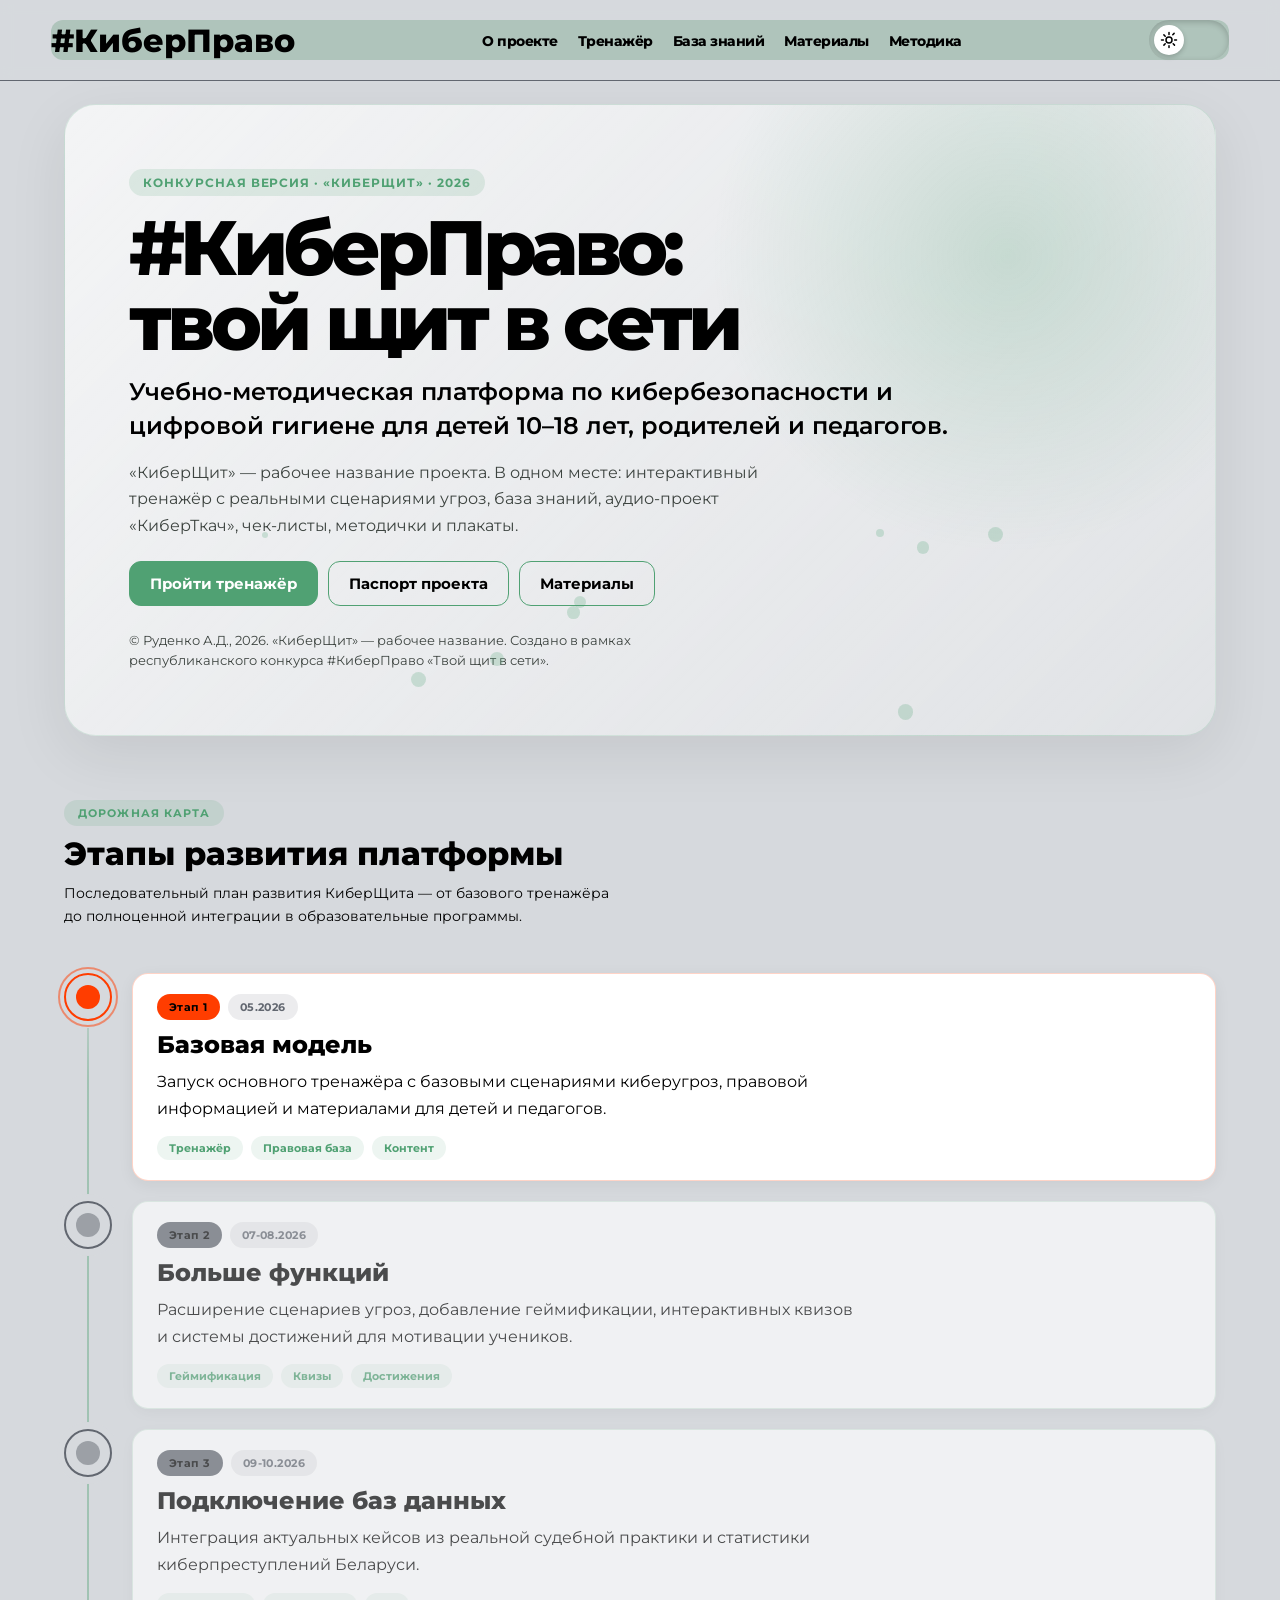
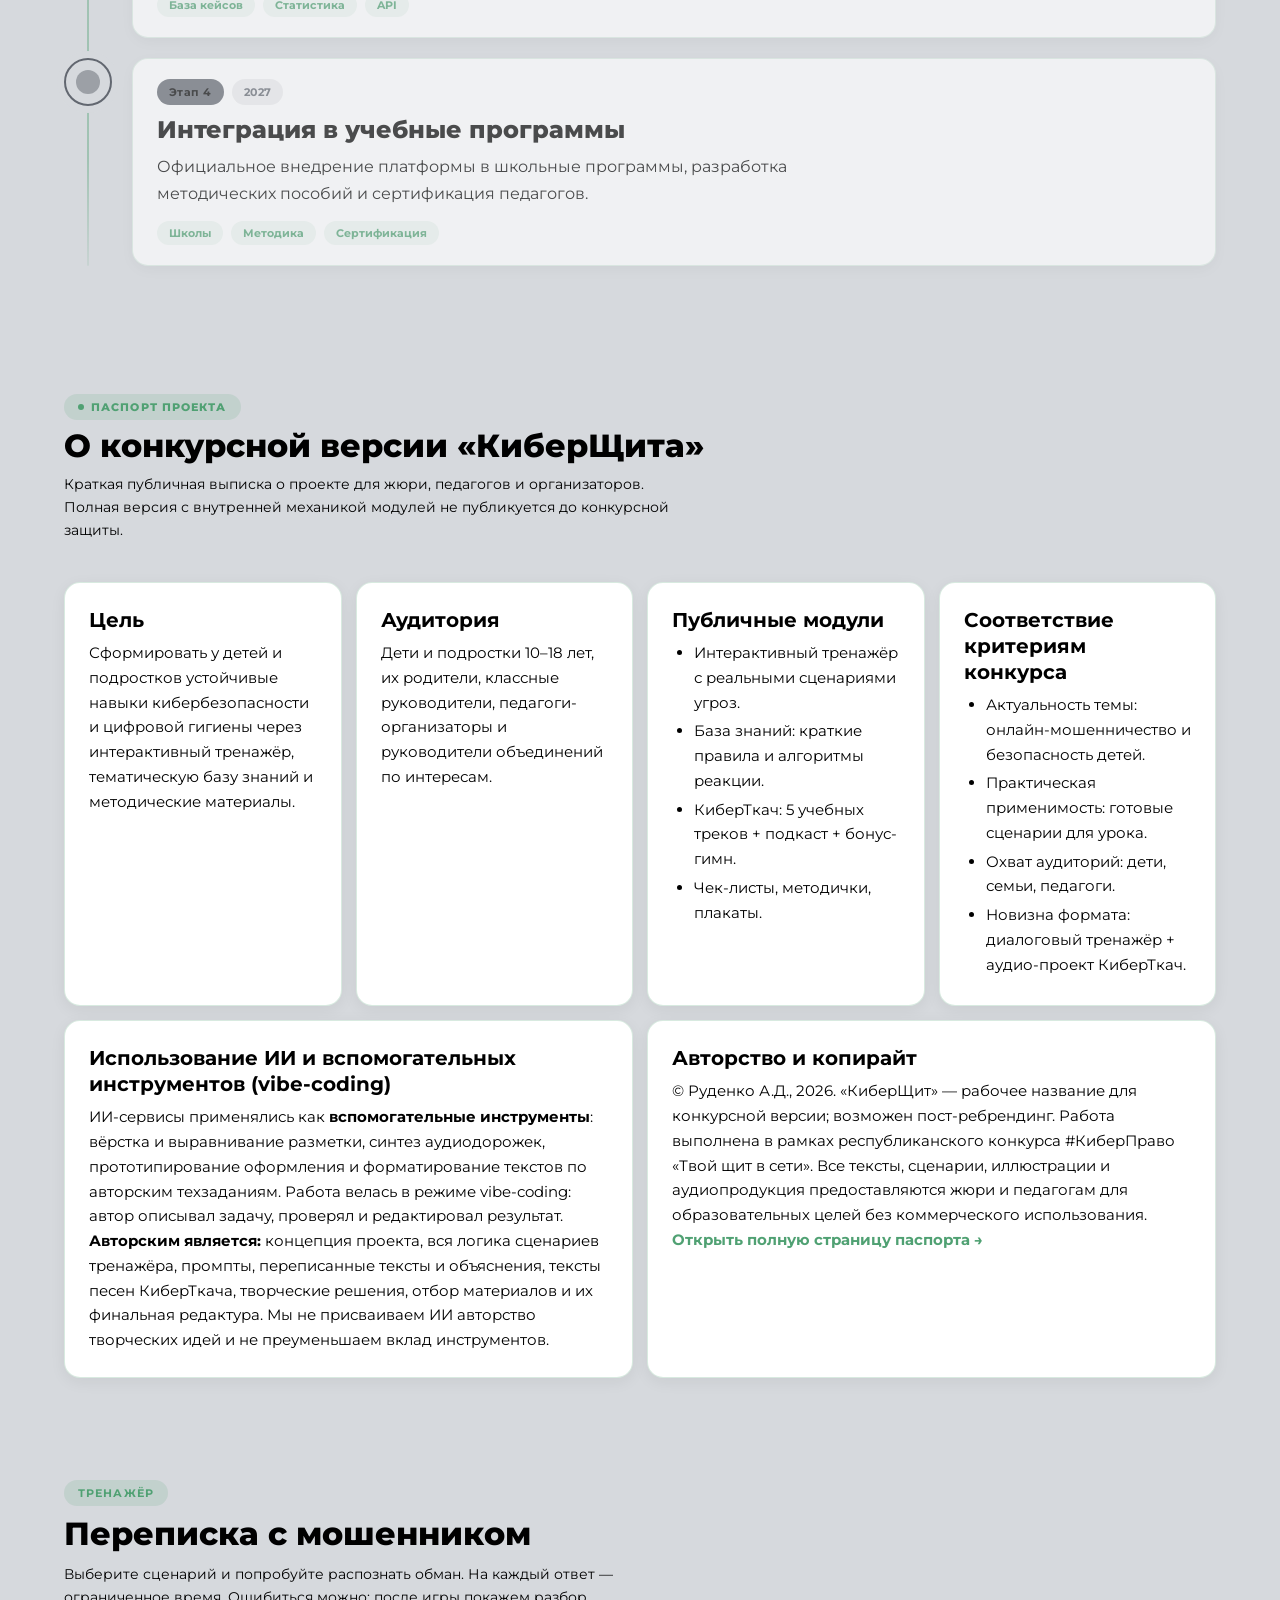
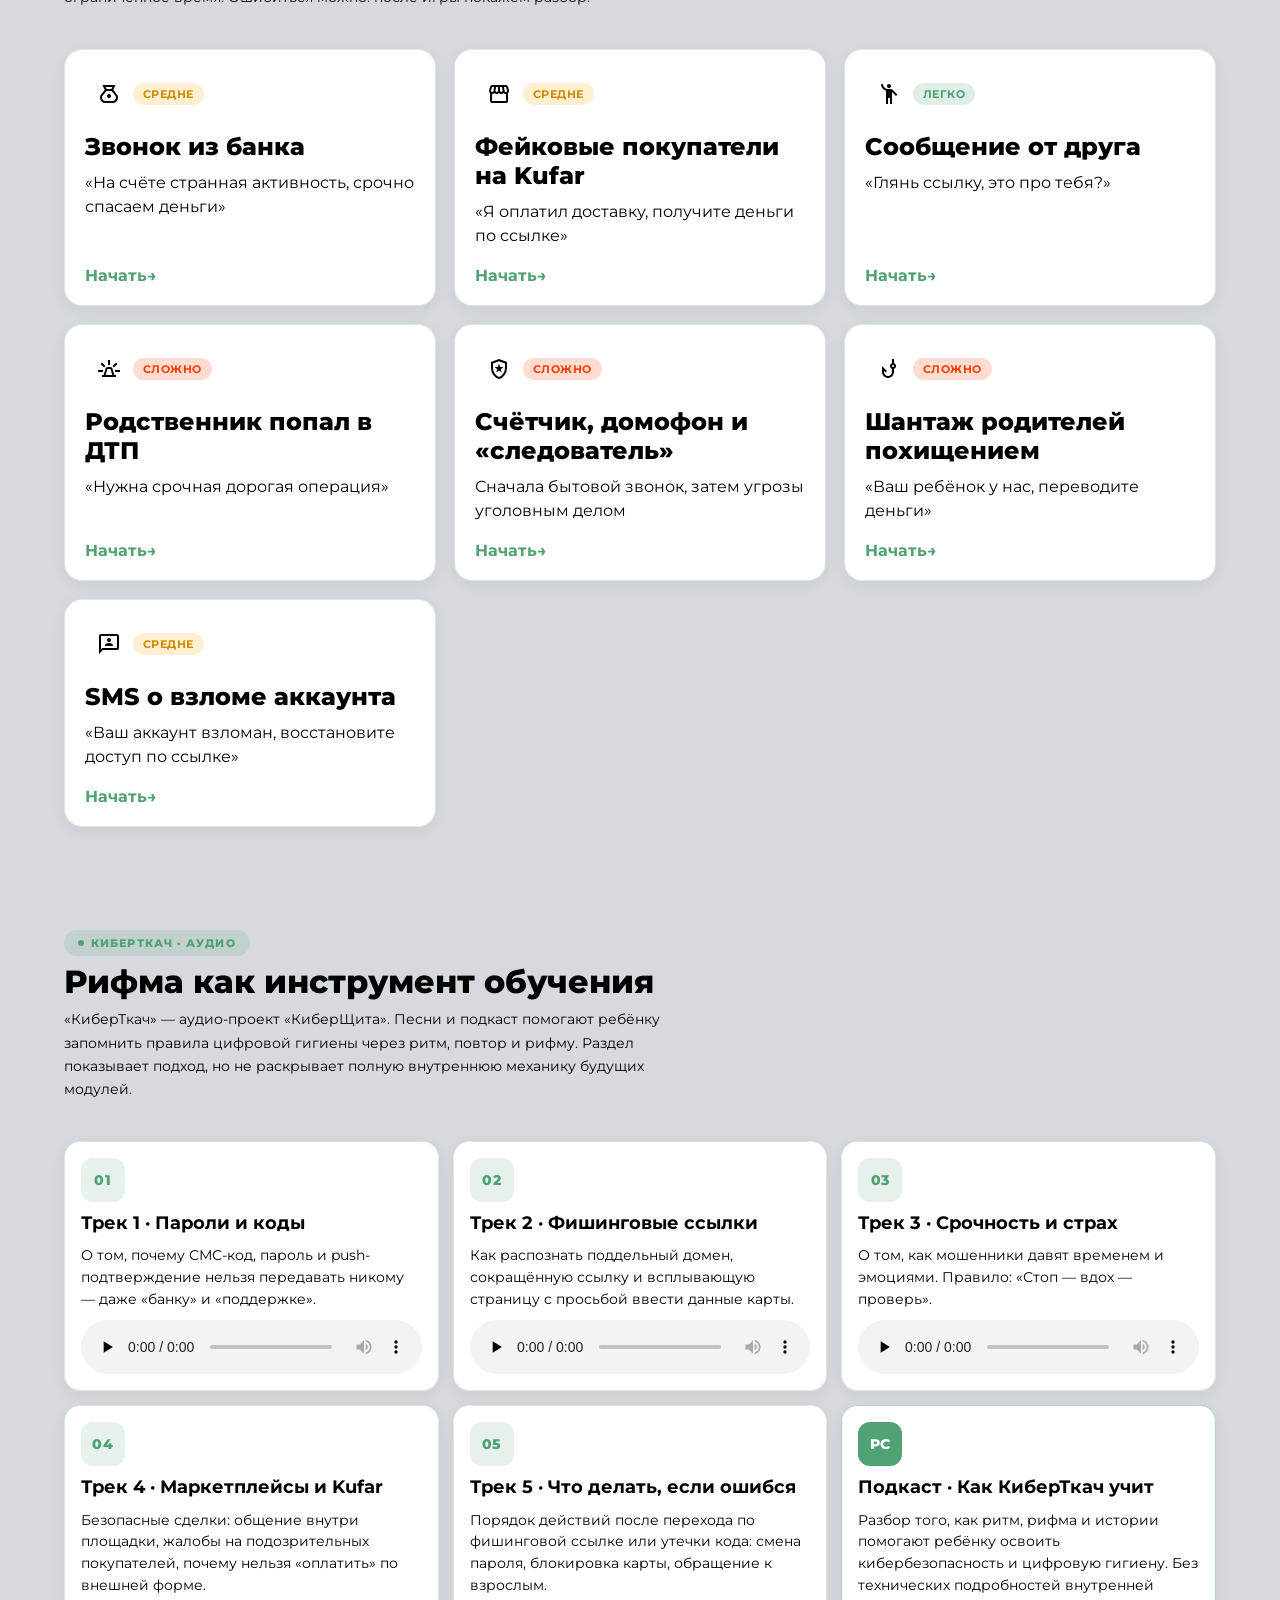
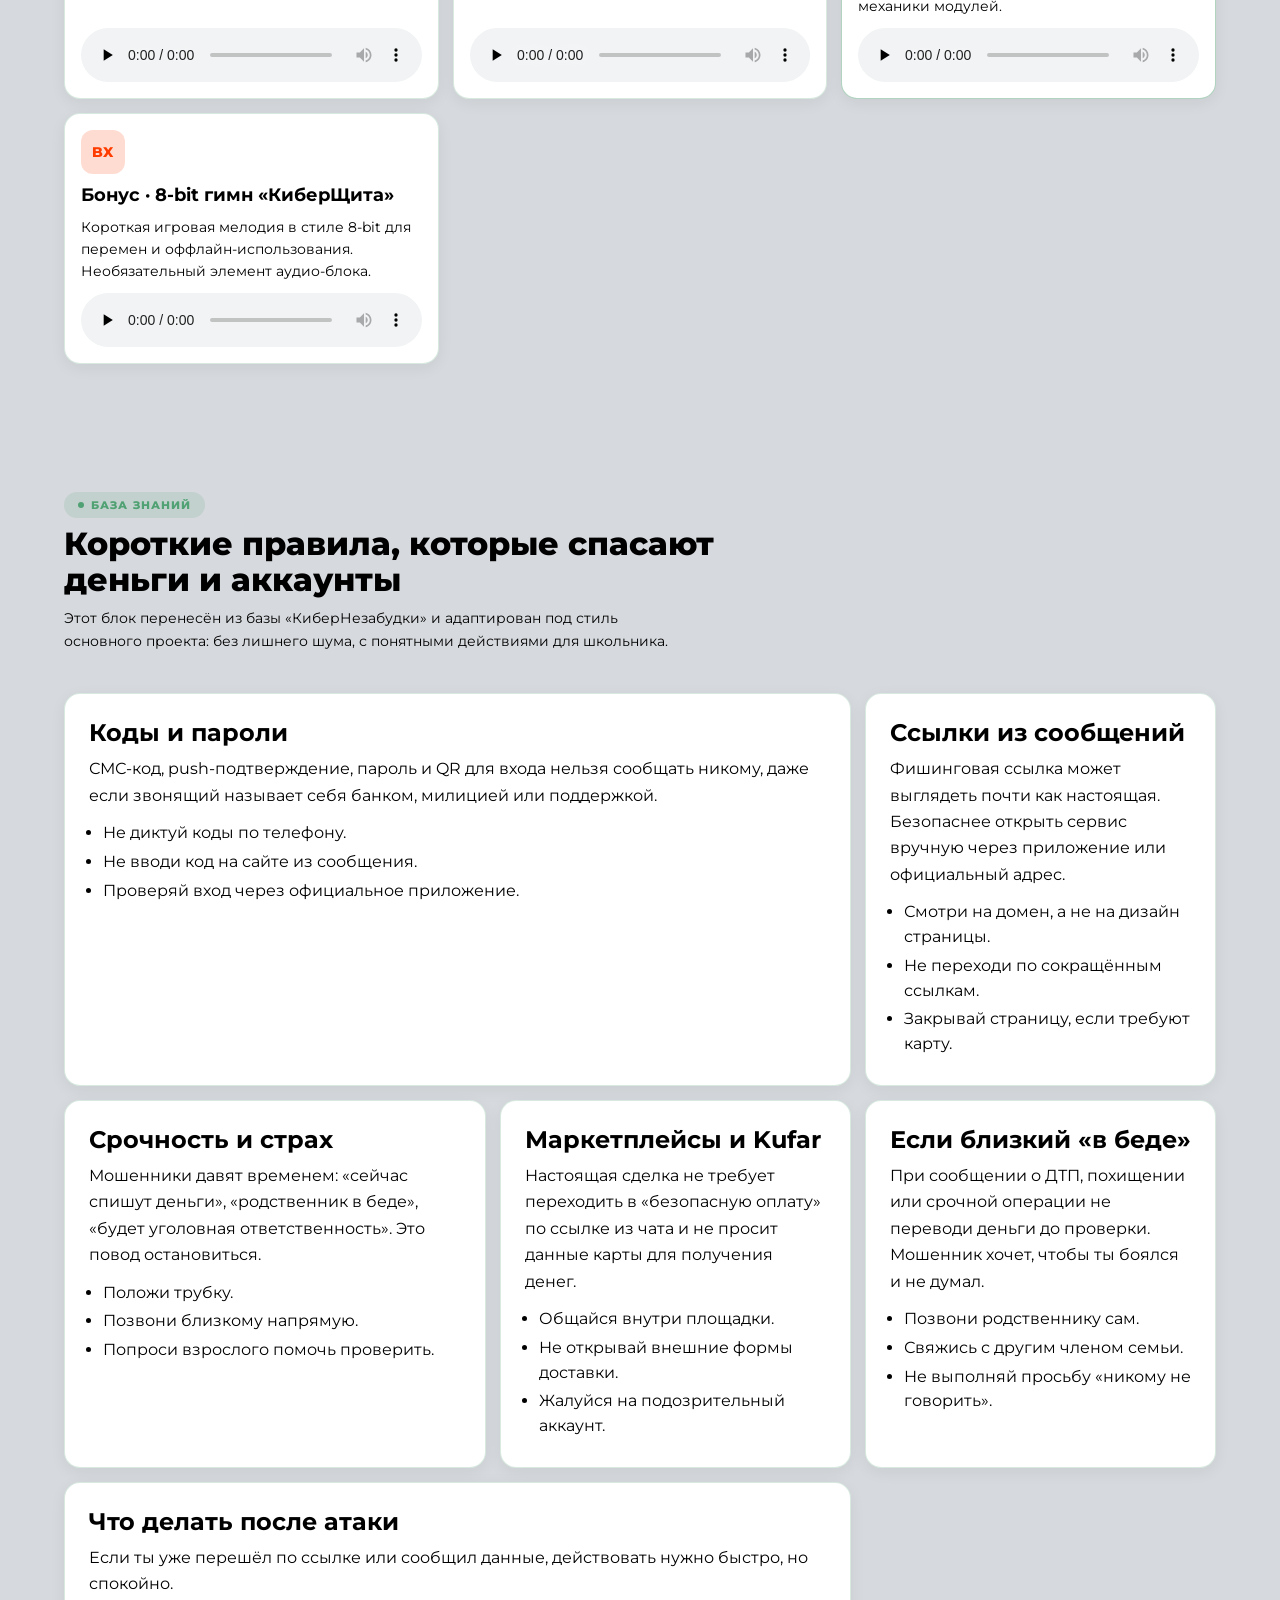
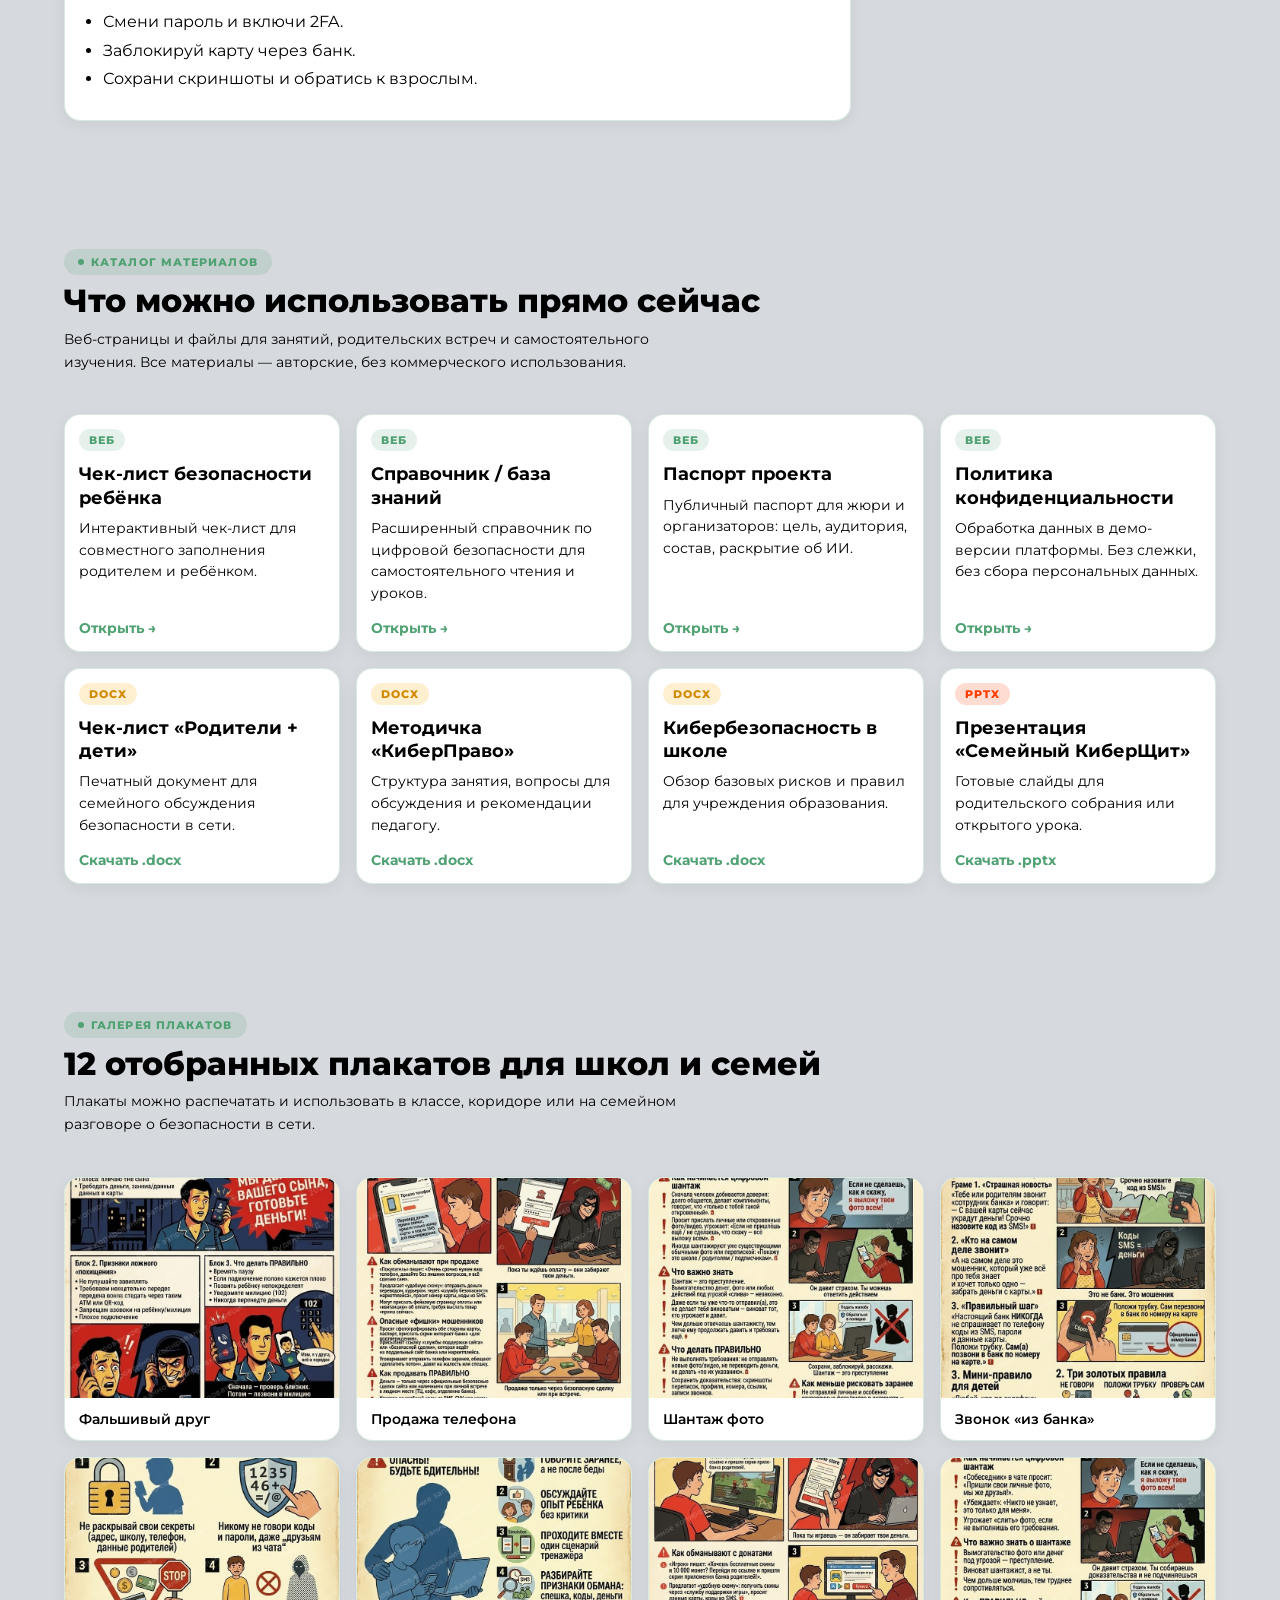
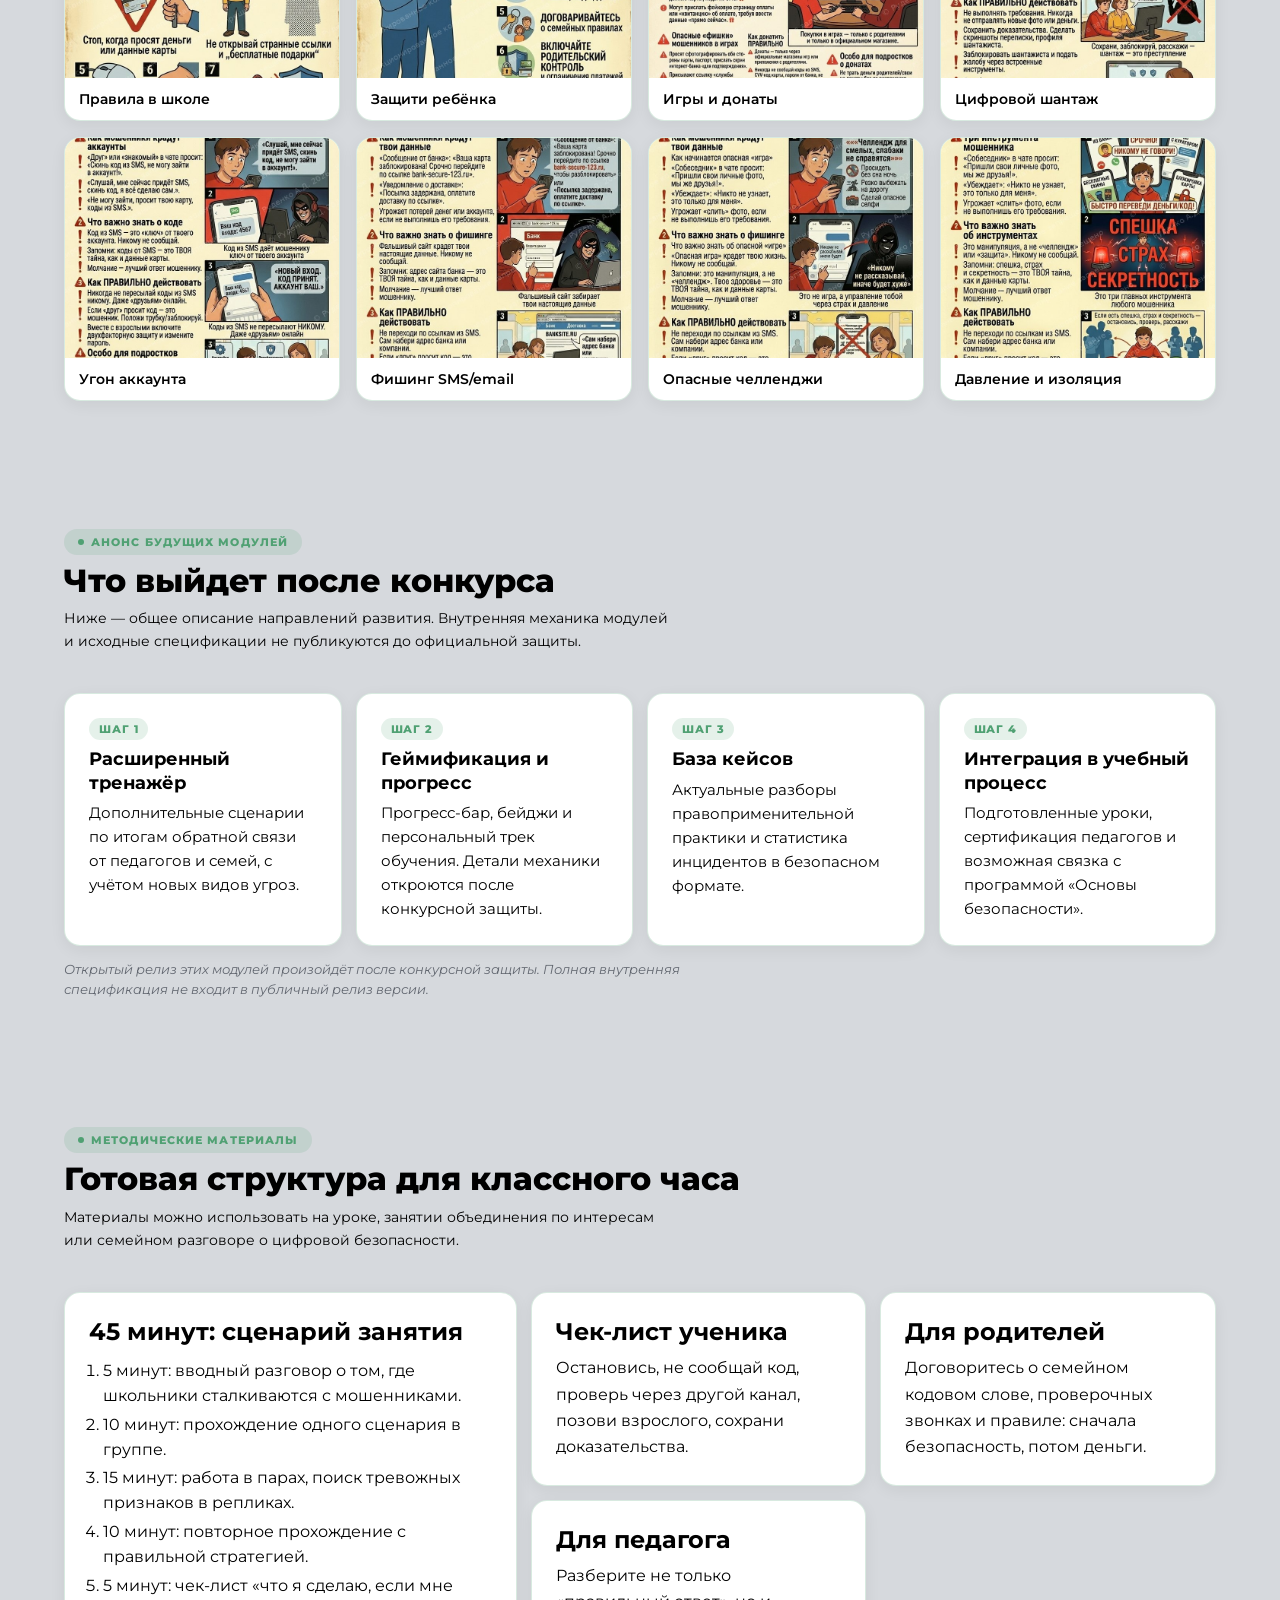
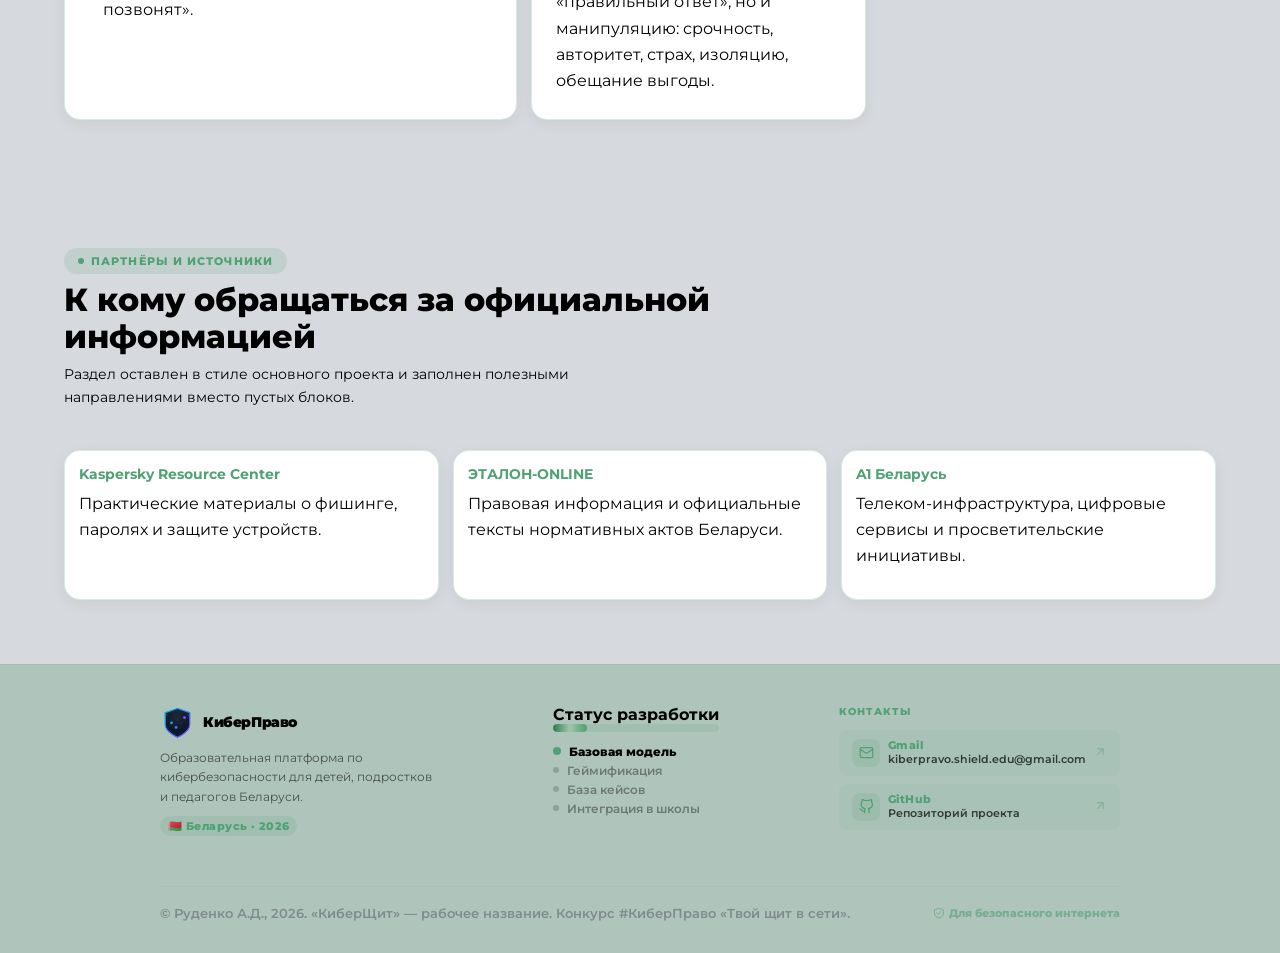
==== commit 103dd26a: "add logo + theme update" ====
--- a/index.html
+++ b/index.html
@@ -511,10 +511,49 @@
         
             <div class="footer-brand">
             <div class="footer-brand__logo">
-                <svg width="28" height="28" viewBox="0 0 32 32" fill="none" aria-label="КиберЩит">
-                <path d="M16 3L4 8v8c0 6.627 5.149 11.843 12 13 6.851-1.157 12-6.373 12-13V8L16 3z" fill="var(--green)" opacity="0.15"/>
-                <path d="M16 3L4 8v8c0 6.627 5.149 11.843 12 13 6.851-1.157 12-6.373 12-13V8L16 3z" stroke="var(--green)" stroke-width="2" stroke-linejoin="round"/>
-                <path d="M11 16l3.5 3.5L21 12" stroke="var(--green)" stroke-width="2.2" stroke-linecap="round" stroke-linejoin="round"/>
+                <svg viewBox="0 0 100 100" width="35" height="35" xmlns="http://www.w3.org/2000/svg" role="img" aria-labelledby="logoTitle logoDesc">
+  <title id="logoTitle">Анимированный логотип КиберЩит</title>
+  <desc id="logoDesc">Минималистичный щит с анимированной галочкой и светящимися узлами в стиле кибербезопасности.</desc>
+
+  <defs>
+    <linearGradient id="g" x1="0" y1="0" x2="1" y2="1">
+      <stop offset="0%" stop-color="#06b6d4"/>
+      <stop offset="50%" stop-color="#3b82f6"/>
+      <stop offset="100%" stop-color="#8b5cf6"/>
+    </linearGradient>
+
+    <radialGradient id="bg" cx="50%" cy="30%">
+      <stop offset="0%" stop-color="#1e293b" stop-opacity=".95"/>
+      <stop offset="100%" stop-color="#0f172a" stop-opacity=".98"/>
+    </radialGradient>
+
+    <filter id="glow" x="-25%" y="-25%" width="150%" height="150%">
+      <feGaussianBlur stdDeviation="2.2" result="b"/>
+      <feMerge>
+        <feMergeNode in="b"/>
+        <feMergeNode in="SourceGraphic"/>
+      </feMerge>
+    </filter>
+
+    <path id="shieldPath" d="M50 10 85 22V55C85 78 50 92 50 92S15 78 15 55V22Z"/>
+  </defs>
+
+
+  <use href="#shieldPath" class="shield-base" filter="url(#glow)"/>
+  <use href="#shieldPath" class="shield-energy" filter="url(#glow)"/>
+
+  <path d="M50 15 80 24V54C80 74 50 86 50 86S20 74 20 54V24Z"
+        fill="none" stroke="url(#g)" stroke-width="1" opacity=".22"/>
+
+  <path class="check" d="M33 51 46 64 70 36" filter="url(#glow)"/>
+
+  <circle class="node n1" cx="33" cy="51" r="4" fill="#06b6d4"/>
+  <circle class="node n2" cx="46" cy="64" r="4" fill="#3b82f6"/>
+  <circle class="node n3" cx="70" cy="36" r="4" fill="#8b5cf6"/>
+
+  <g class="ui" stroke="url(#g)" stroke-width="2" fill="none">
+    <path d="M22 28H18V32M22 72H18V68M78 28H82V32M78 72H82V68"/>
+  </g>
                 </svg>
                 <h3 class="footer-brand__name">КиберПраво</h3>
             </div>
--- a/style.css
+++ b/style.css
@@ -21,7 +21,7 @@
     --green:#50a173; 
     --white:#000000;
     --lig-gr: #383a3d;
-    --nav_col: #d1dad6;
+    --nav_col: #697471;
     --road_mp:#54b572;
     --toggle-bg:#00000000;
     --chat: #9cbfff;
@@ -170,8 +170,6 @@
 }
 .header__list-link{
     font-weight: 750;
-    border-radius: 10px;
-    background-color: var(--green);
     font-size: var(--s5);
     letter-spacing: -0.5px;
     color: var(--dark);
@@ -198,7 +196,6 @@
     box-shadow: 0 18px 60px rgba(0,0,0,0.08);
     z-index: 2;
 }
-/*.hero_main::after{ display: none; content: ""; }*/
 
 .main_text{
     padding: 0;
@@ -884,7 +881,7 @@
 	    --s6:24px; --s8:28px; --s10:40px; --s12:36px; --s16:64px; --s24:96px;
 	    }
 	    .header__list-link{
-	        font-size: var(--s5);
+	        font-size: var(--s6);
 	    }
     .header__list-item{
         padding: 10px 20px;
@@ -1379,7 +1376,8 @@
   font: inherit;
 }
 .tr_card__top { display: flex; justify-content: space-between; align-items: center; }
-.tr_card__icon { width: 48px; height: 48px; border-radius: 14px; background: rgba(80,161,115,0.15); display: grid; place-items: center; font-size: 26px; }
+.tr_card__icon { width: 48px; height: 48px; border-radius: 14px; background: var(--); display: grid; place-items: center; font-size: 26px; }
+[data-theme="dark"] .tr_card__icon {background-color: rgba(80,161,115,0.15); }
 .tr_card__diff { padding: 4px 10px; border-radius: 999px; font-size: 11px; font-weight: 700; letter-spacing: 0.04em; text-transform: uppercase; }
 .tr_card__diff--easy   { background: rgba(80,161,115,0.18); color: var(--green); }
 .tr_card__diff--medium { background: rgba(255,165,0,0.18);  color: #d18a00; }
@@ -1911,3 +1909,83 @@
     fill: var(--icon);
     }
 }
+/*Анимация лого*/
+    .shield-base {
+      fill: url(#bg);
+      stroke: url(#g);
+      stroke-width: 3;
+      stroke-linejoin: round;
+    }
+
+    .shield-energy {
+      fill: none;
+      stroke: url(#g);
+      stroke-width: 3.2;
+      stroke-linejoin: round;
+      stroke-dasharray: 260;
+      stroke-dashoffset: 260;
+      animation: surge 4.2s linear infinite;
+    }
+
+    .check {
+      fill: none;
+      stroke: #fff;
+      stroke-width: 5;
+      stroke-linecap: round;
+      stroke-linejoin: round;
+      stroke-dasharray: 70;
+      stroke-dashoffset: 70;
+      animation: draw 4.2s ease-in-out infinite;
+    }
+
+    .node {
+      transform-box: fill-box;
+      transform-origin: center;
+      animation: pulse 4.2s ease-in-out infinite;
+    }
+
+    .node.n2 { animation-delay: .3s; }
+    .node.n3 { animation-delay: .6s; }
+
+    .ui {
+      opacity: .45;
+      animation: flicker 4.2s ease-in-out infinite;
+    }
+
+    @keyframes surge {
+      0%   { stroke-dashoffset: 260; opacity: .35; }
+      18%  { opacity: 1; }
+      55%  { stroke-dashoffset: 0; opacity: 1; }
+      100% { stroke-dashoffset: -260; opacity: .35; }
+    }
+
+    @keyframes draw {
+      0%,18%   { stroke-dashoffset: 70; opacity: 0; }
+      42%,72%  { stroke-dashoffset: 0; opacity: 1; }
+      100%     { stroke-dashoffset: -70; opacity: 0; }
+    }
+
+    @keyframes pulse {
+      0%,15%   { transform: scale(.72); opacity: .25; }
+      32%      { transform: scale(1.28); opacity: 1; }
+      48%      { transform: scale(1); opacity: .95; }
+      100%     { transform: scale(.82); opacity: .3; }
+    }
+
+    @keyframes flicker {
+      0%,100% { opacity: .4; }
+      18%     { opacity: .65; }
+      22%     { opacity: .35; }
+      28%     { opacity: .58; }
+      55%     { opacity: .46; }
+    }
+
+    @media (prefers-reduced-motion: reduce) {
+      .shield-energy,
+      .check,
+      .node,
+      .ui {
+        animation: none;
+      }
+    }
+
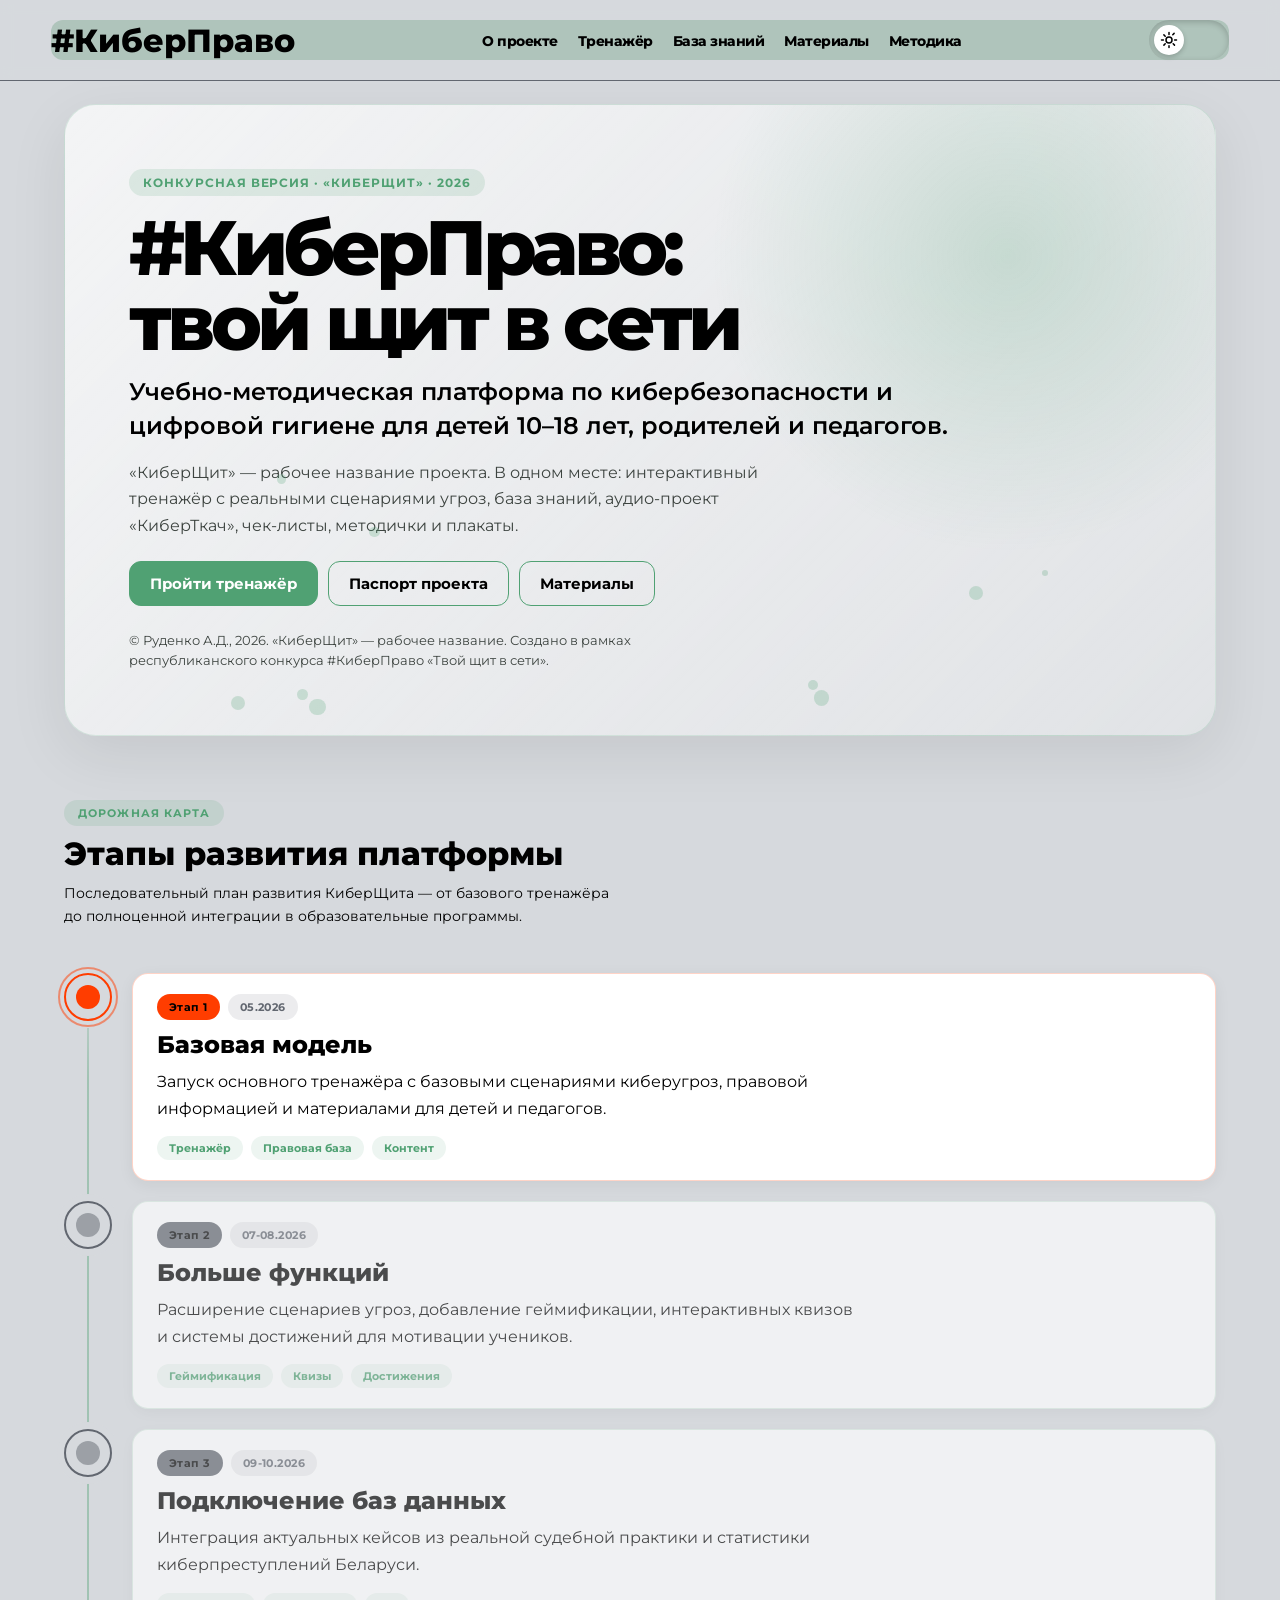
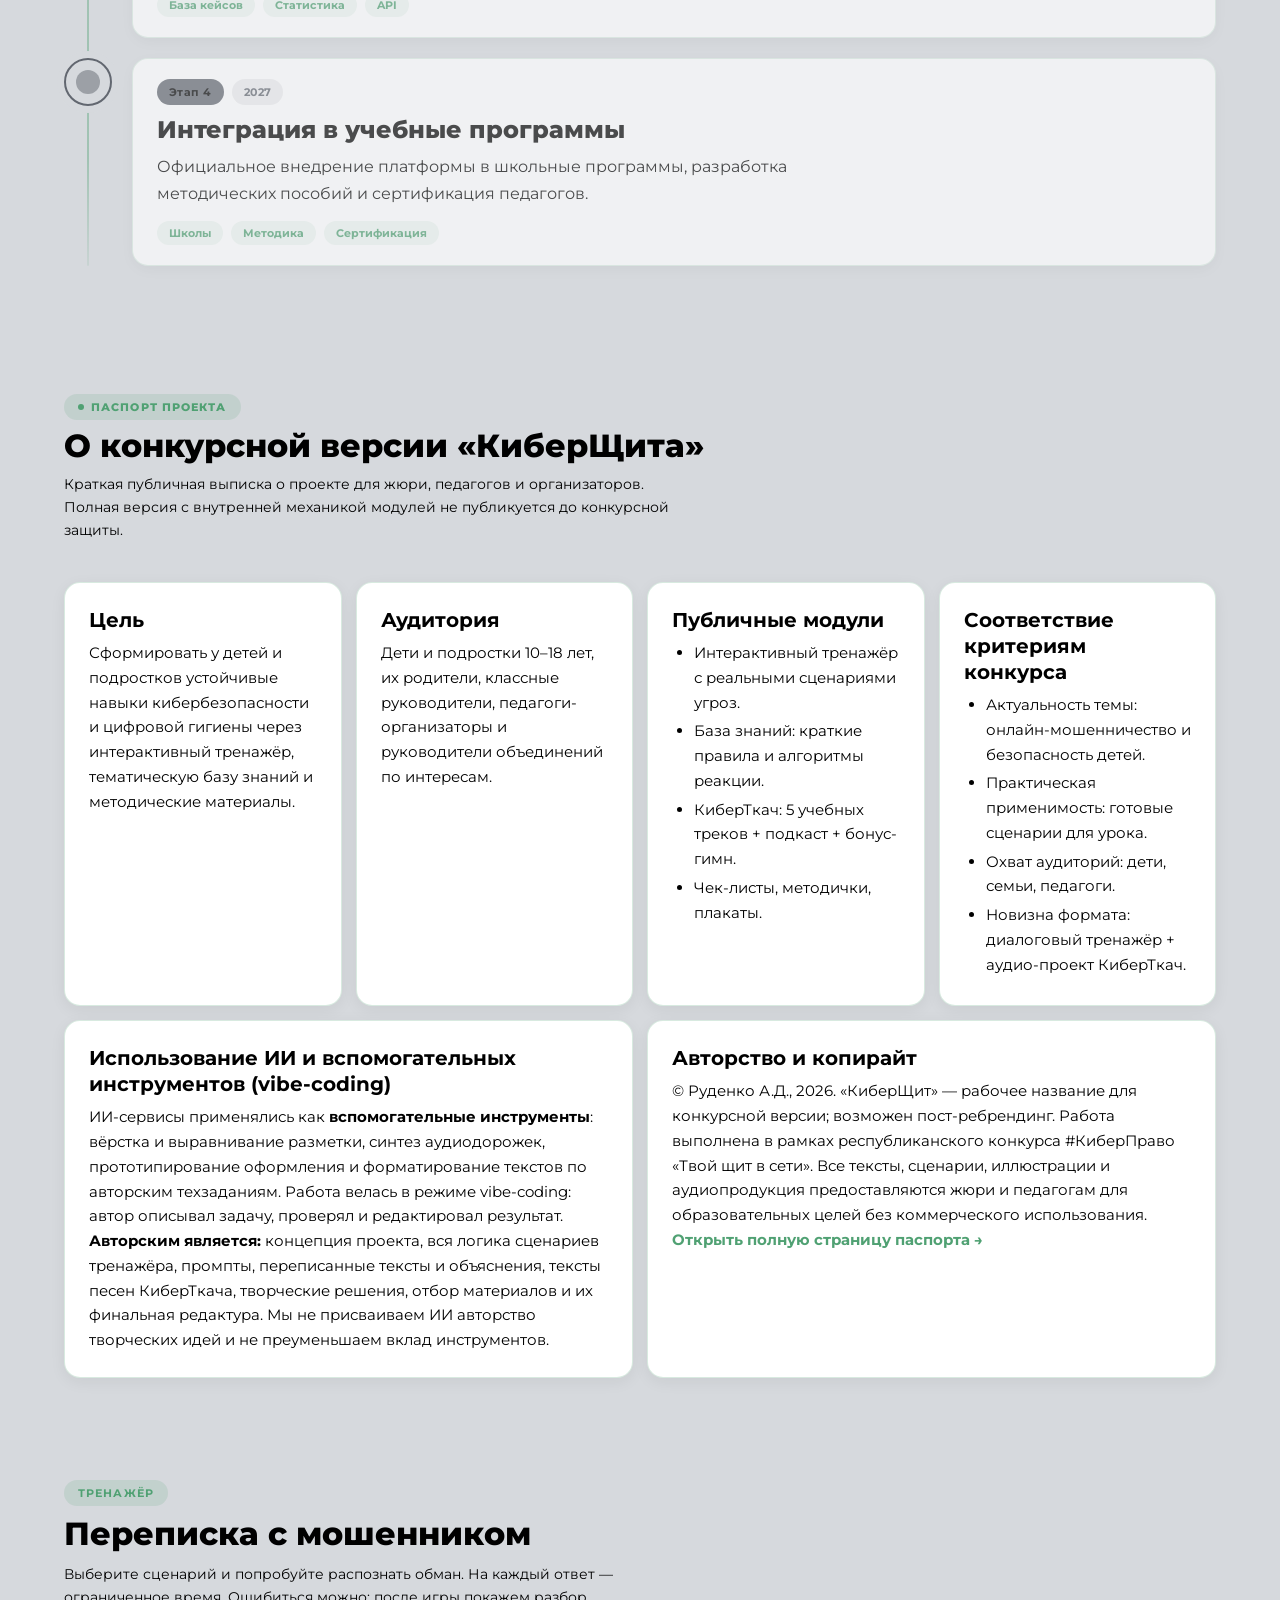
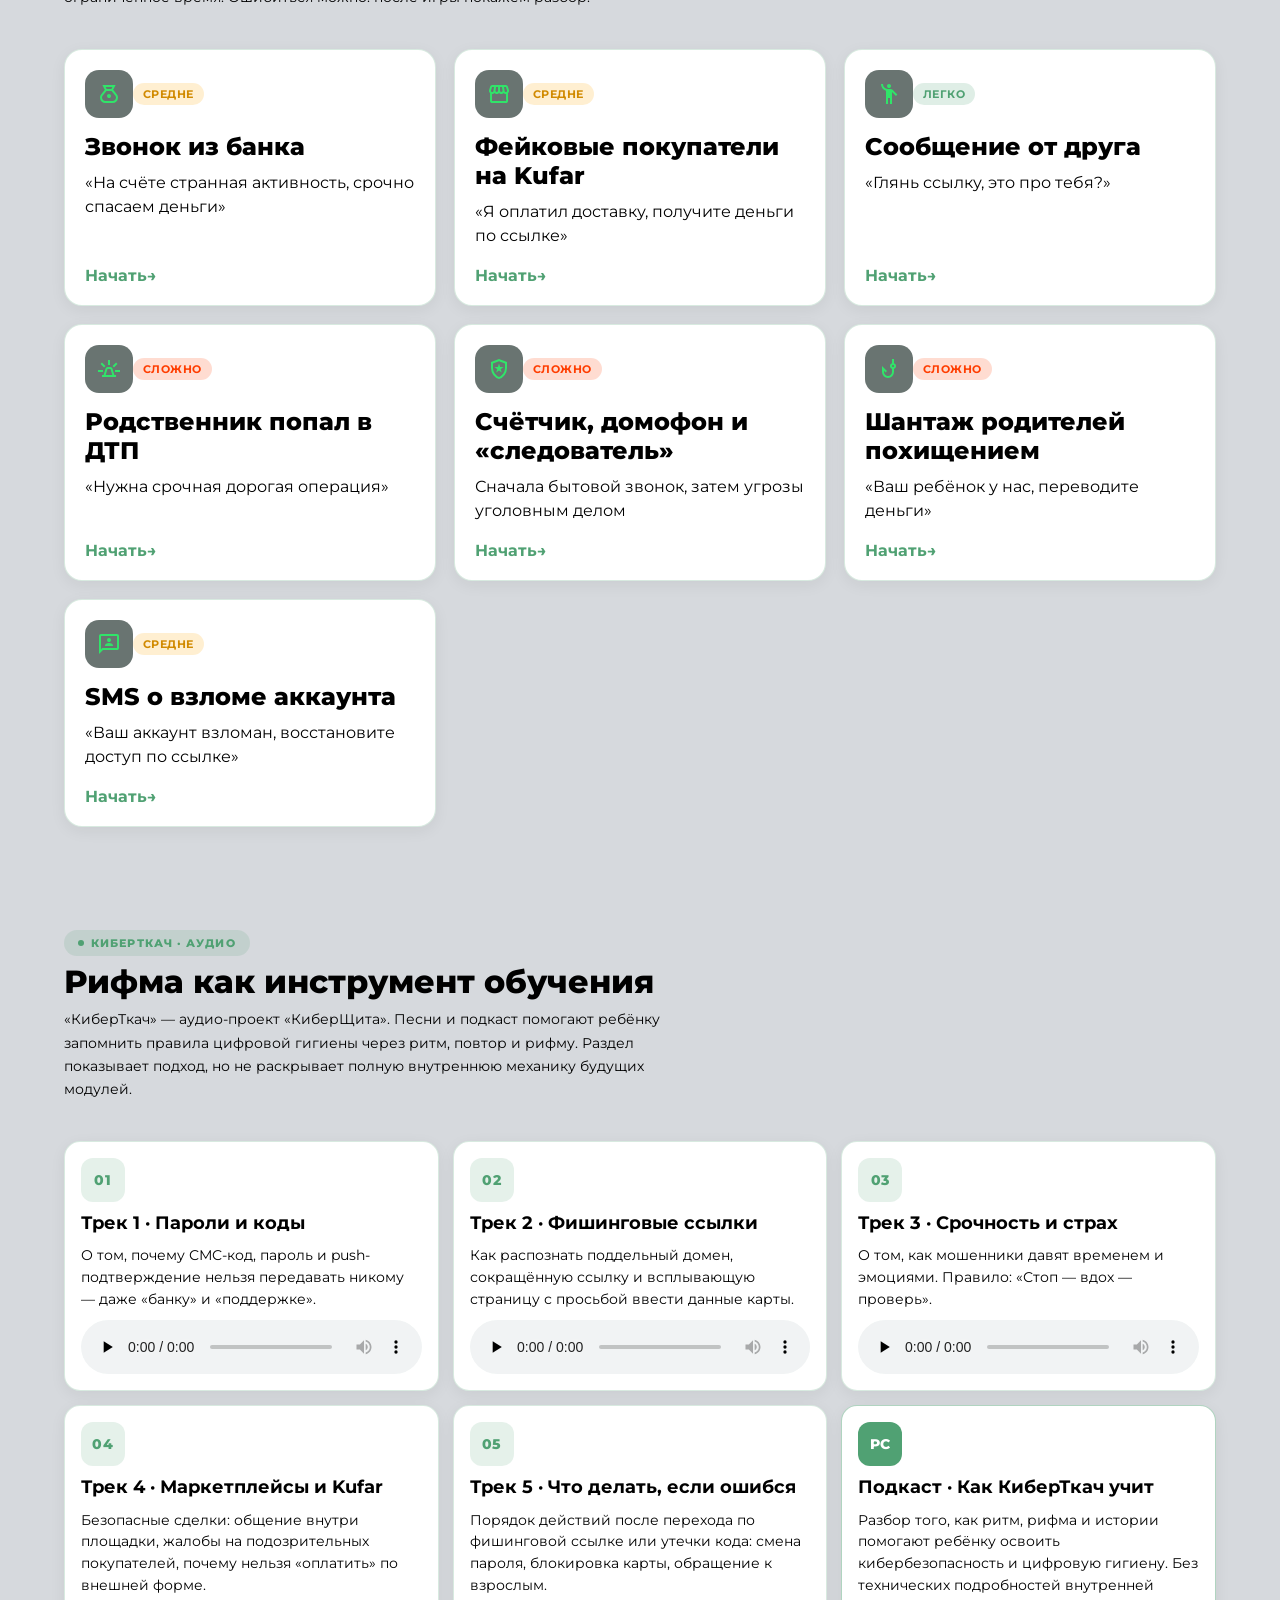
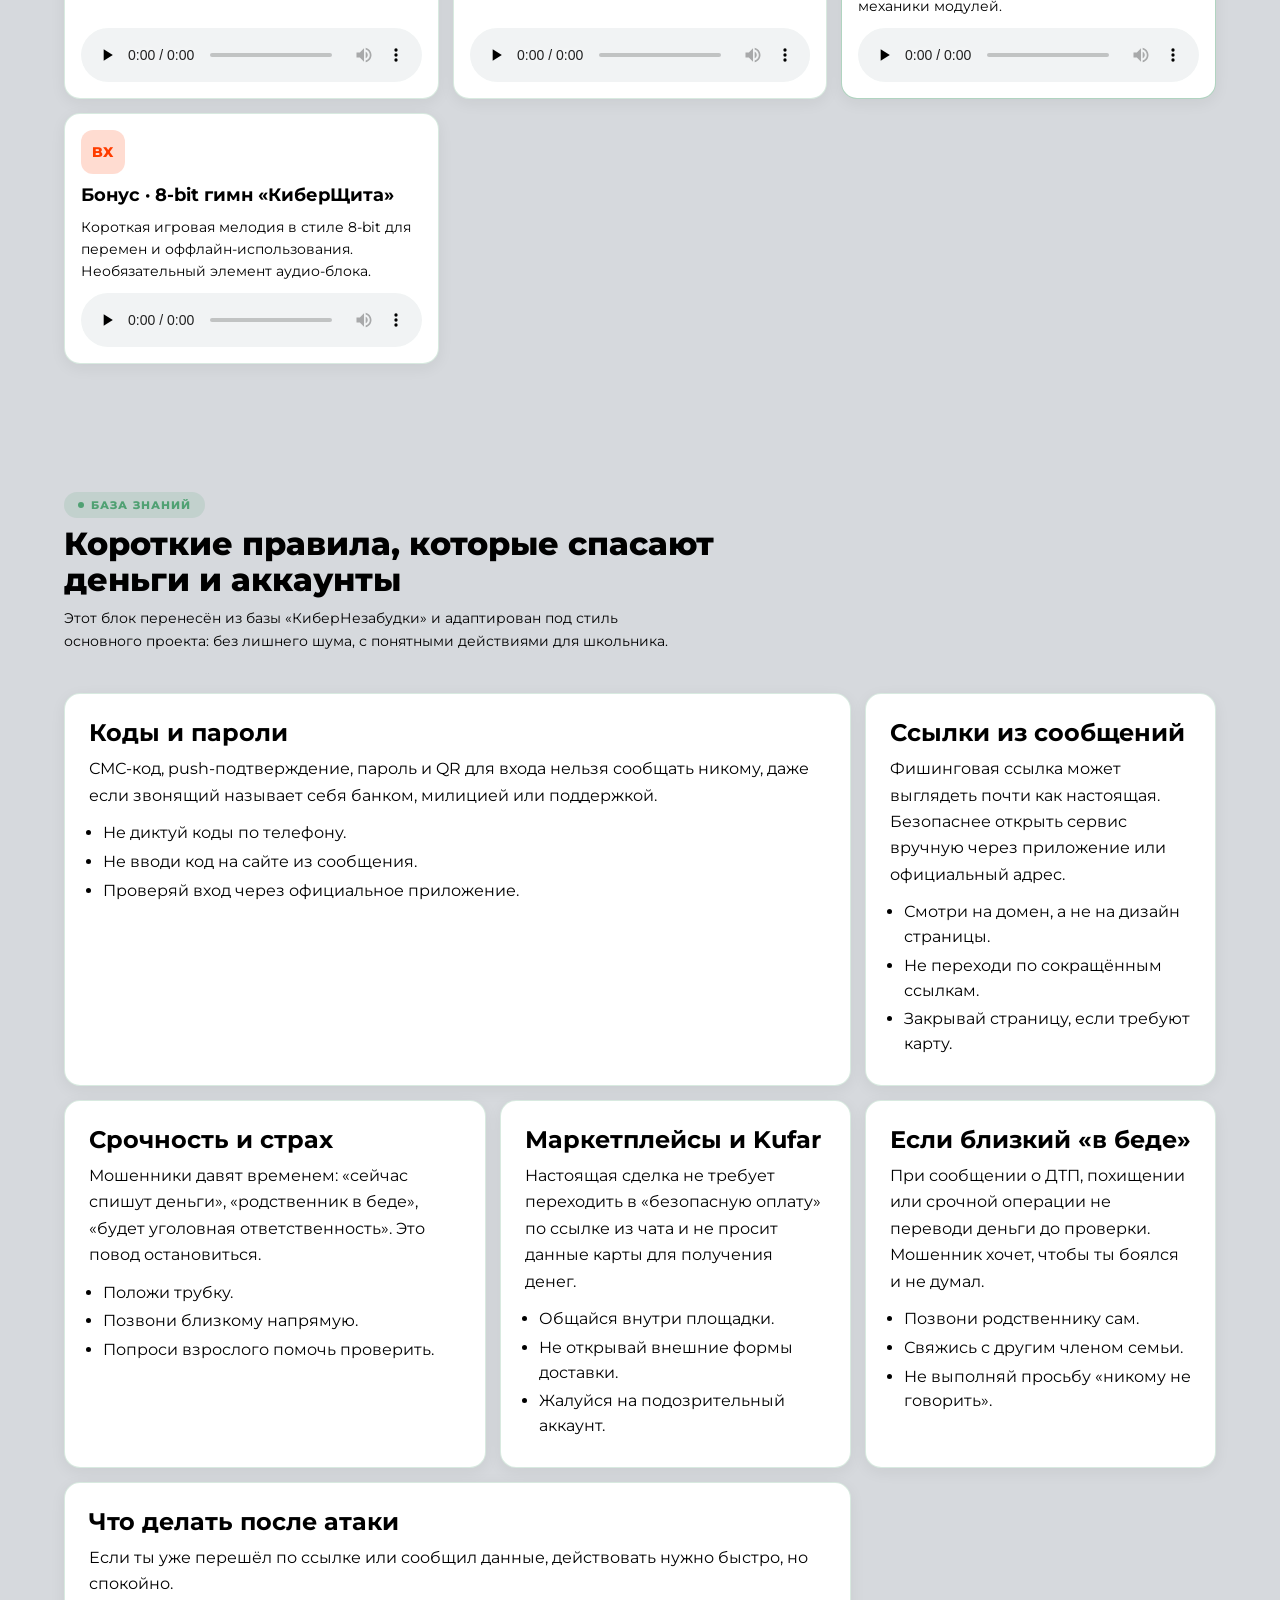
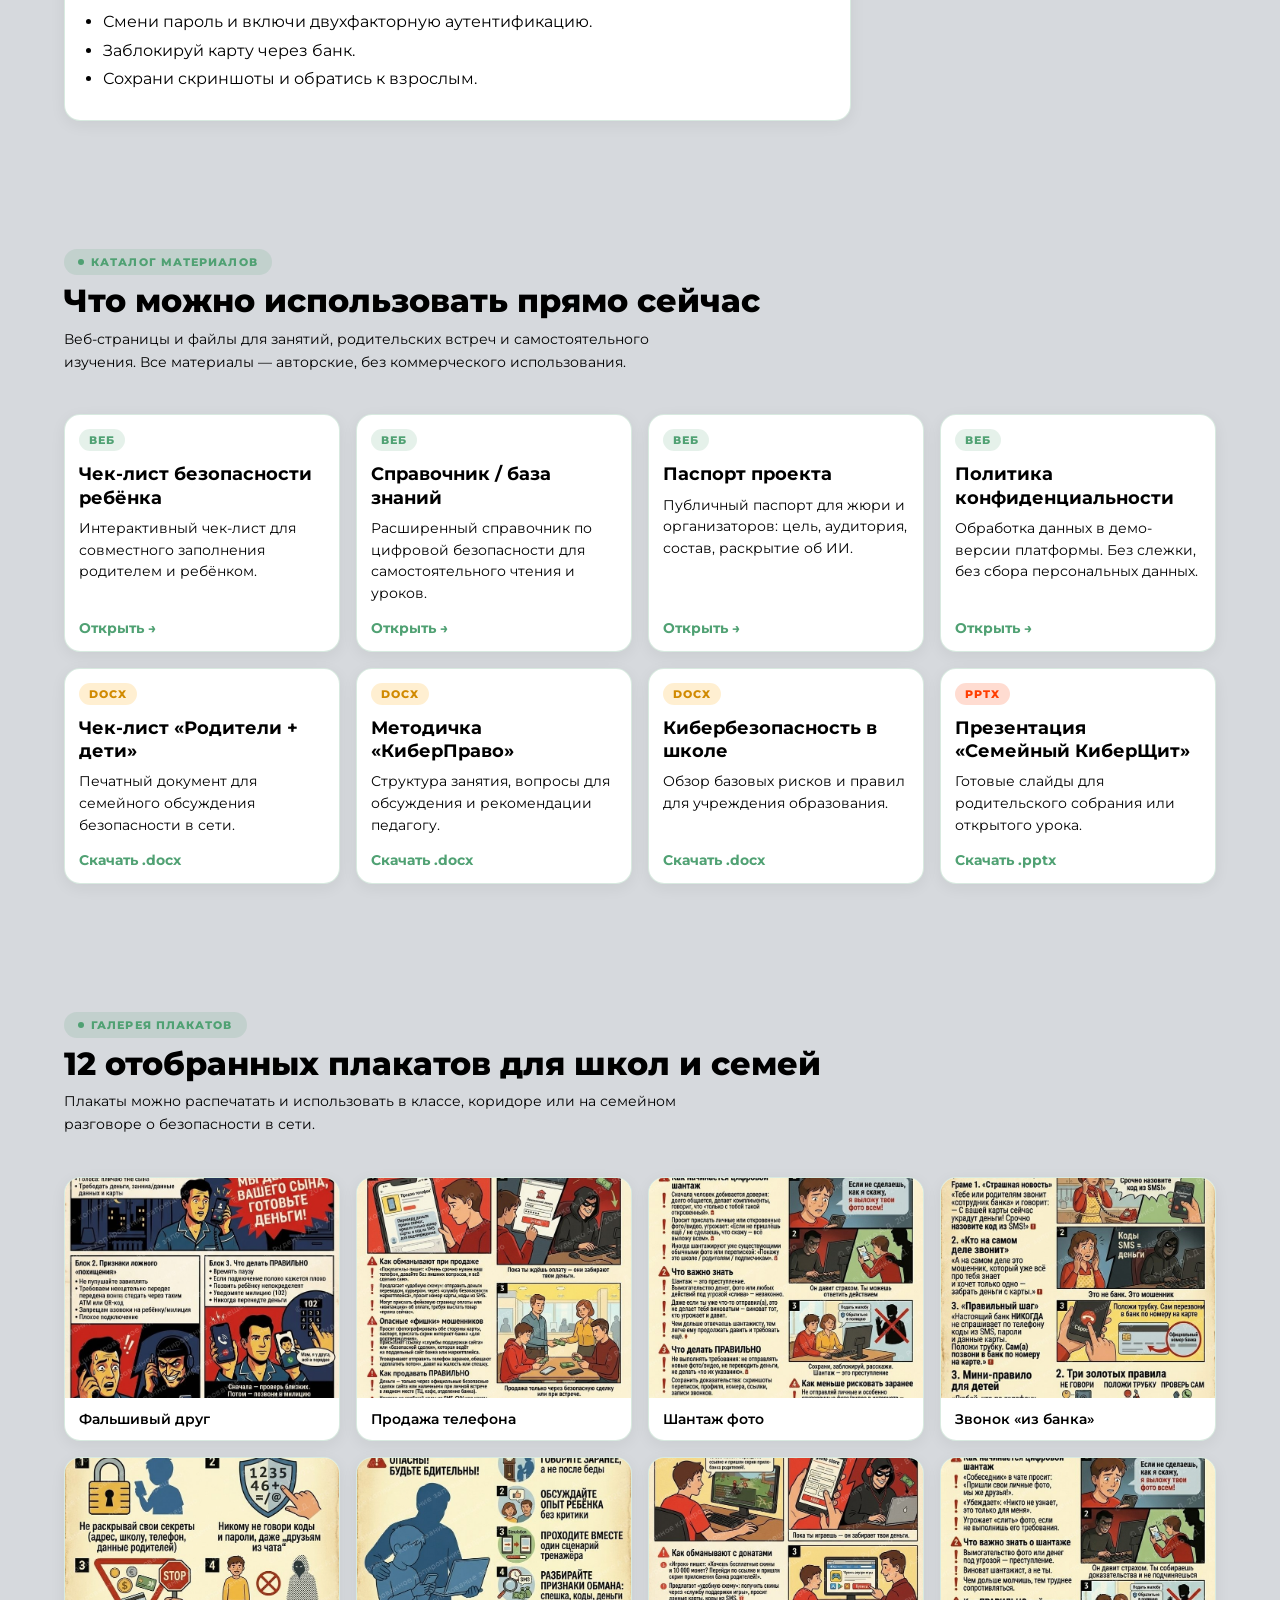
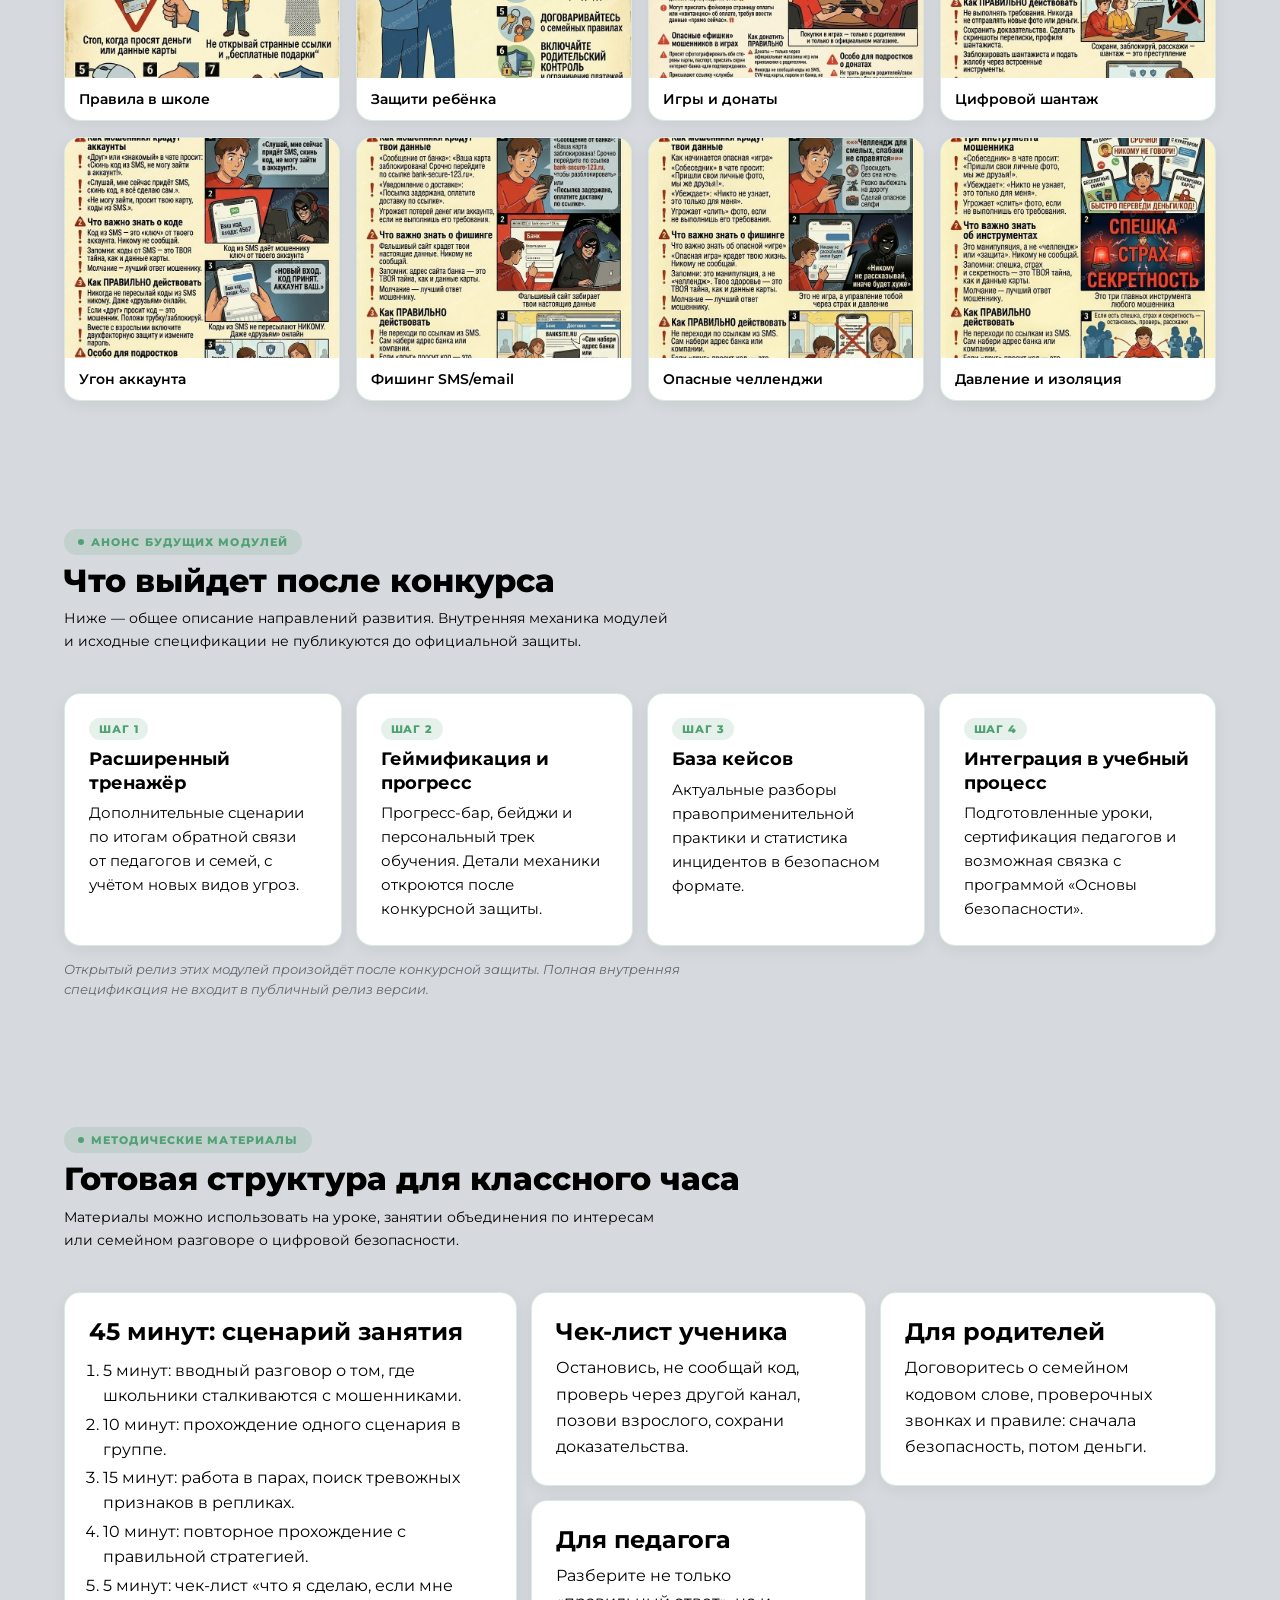
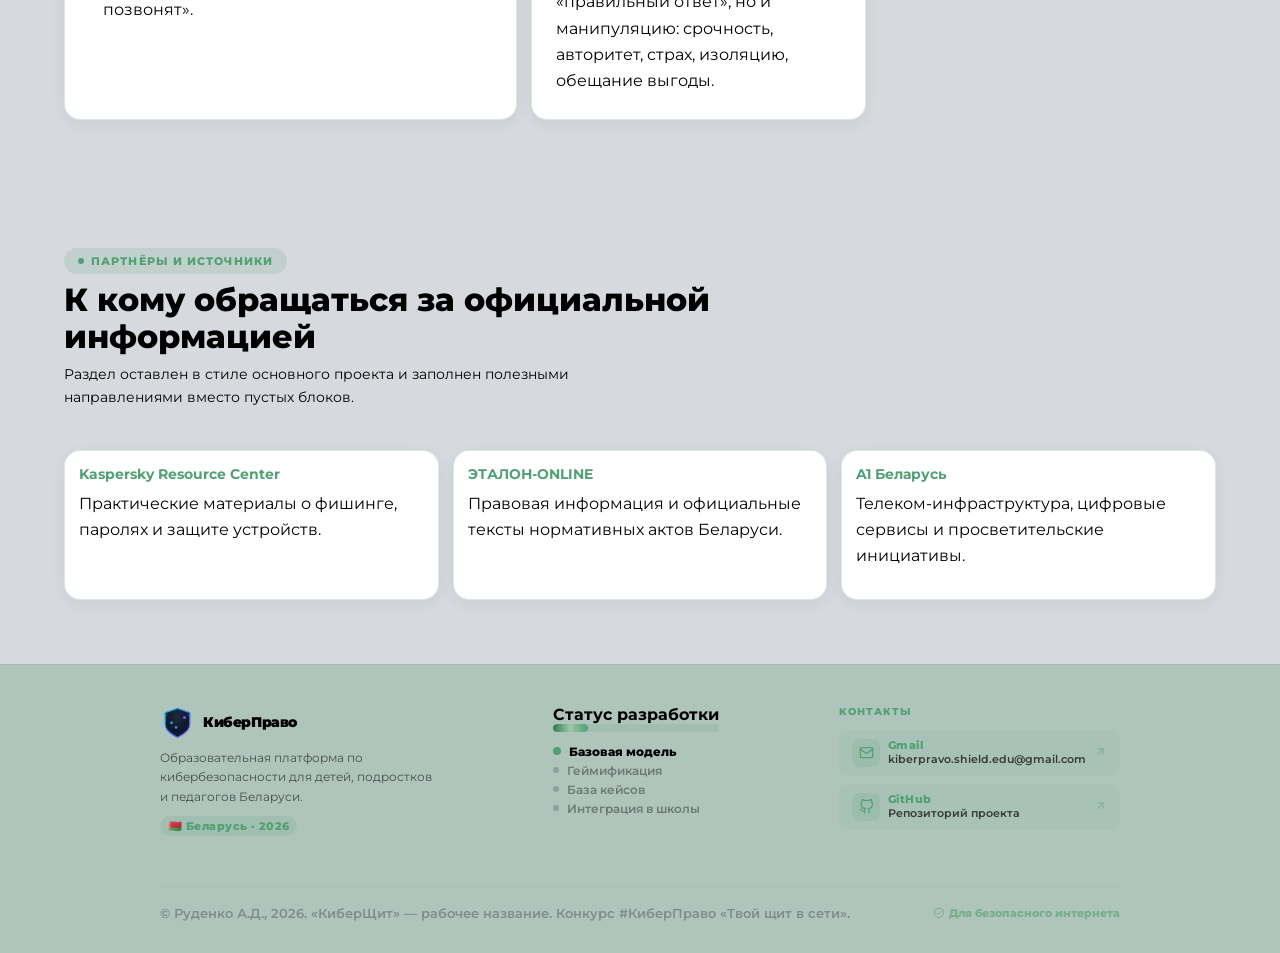
==== commit 4cd1dfd8: "add statistics, small changes in trainer" ====
--- a/index.html
+++ b/index.html
@@ -13,8 +13,9 @@
     <meta name="color-scheme" content="light dark">
     <meta name="application-name" content="КиберПраво">
     <meta name="format-detection" content="telephone=no">
-    <link rel="icon" href="/favicon-192.png" type="image/png">
-    <link rel="apple-touch-icon" href="/favicon-512.png">
+    <link rel="icon" type="image/png" sizes="192x192" href="./favicon-192.png" />
+    <link rel="icon" type="image/png" sizes="512x512" href="./favicon-512.png" />
+    <link rel="apple-touch-icon" sizes="192x192" href="./favicon-192.png" />
     <meta name="theme-color" content="#151b2b">
     <meta property="og:title" content="#КиберПраво: твой щит в сети — «КиберЩит»">
     <meta property="og:description" content="Учебно-методическая платформа по кибербезопасности и цифровой гигиене для детей 10–18 лет, родителей и педагогов. Конкурсная версия 2026.">
@@ -27,7 +28,6 @@
     <link rel="stylesheet" href="https://cdnjs.cloudflare.com/ajax/libs/animate.css/4.1.1/animate.min.css">
 </head>
 <body id="body">
-        <body id="body">
         <noscript>Без JavaScript тренажёр будет работать некорректно. Включите JavaScript</noscript>
         <header class="header" id="head">
             <div class="header__container">
@@ -90,8 +90,6 @@
                     </div>
                 </div>
             </section>
-
-
             <section class="road_map" id="roadmap">
                 <div class="road_map__header wow animate__animated animate__fadeInLeft" data-wow-duration="0.85s" data-wow-delay="0s">
                     <span class="road_map__eyebrow">Дорожная карта</span>
@@ -202,23 +200,20 @@
                             <li>Новизна формата: диалоговый тренажёр + аудио-проект КиберТкач.</li>
                         </ul>
                     </article>
-                    <article class="passport-card passport-card--wide">
+                    <article class="passport-card passport-card--wide wow animate__animated animate__fadeInUp" data-wow-duration="0.75s" data-wow-delay="0.48s">
                         <h3>Использование ИИ и вспомогательных инструментов (vibe-coding)</h3>
                         <p>ИИ-сервисы применялись как <strong>вспомогательные инструменты</strong>: вёрстка и выравнивание разметки, синтез аудиодорожек, прототипирование оформления и форматирование текстов по авторским техзаданиям. Работа велась в режиме vibe-coding: автор описывал задачу, проверял и редактировал результат.</p>
                         <p><strong>Авторским является:</strong> концепция проекта, вся логика сценариев тренажёра, промпты, переписанные тексты и объяснения, тексты песен КиберТкача, творческие решения, отбор материалов и их финальная редактура. Мы не присваиваем ИИ авторство творческих идей и не преуменьшаем вклад инструментов.</p>
                     </article>
-                    <article class="passport-card passport-card--wide">
+                    <article class="passport-card passport-card--wide wow animate__animated animate__fadeInUp" data-wow-duration="0.75s" data-wow-delay="0.6s">
                         <h3>Авторство и копирайт</h3>
                         <p>© Руденко А.Д., 2026. «КиберЩит» — рабочее название для конкурсной версии; возможен пост-ребрендинг. Работа выполнена в рамках республиканского конкурса #КиберПраво «Твой щит в сети». Все тексты, сценарии, иллюстрации и аудиопродукция предоставляются жюри и педагогам для образовательных целей без коммерческого использования.</p>
                         <p class="passport-link"><a href="pages/project-passport.html">Открыть полную страницу паспорта →</a></p>
                     </article>
                 </div>
             </section>
-
             <section id="trainer" class="wow animate__animated animate__fadeIn" data-wow-duration="0.9s" data-wow-delay="0s" aria-label="Интерактивный тренажёр">
-                
-            </section>
-
+            </section>
             <section class="kibertkach-section wow animate__animated animate__fadeIn" data-wow-duration="0.9s" data-wow-delay="0s" id="kibertkach" aria-labelledby="tkach-title">
                 <div class="section-head wow animate__animated animate__fadeInLeft" data-wow-duration="0.85s" data-wow-delay="0s">
                     <span class="section-eyebrow">КиберТкач · аудио</span>
@@ -270,7 +265,6 @@
                     </article>
                 </div>
             </section>
-
             <section class="knowledge-section" id="base" aria-labelledby="base-title">
                 <div class="section-head wow animate__animated animate__fadeInLeft" data-wow-duration="0.85s" data-wow-delay="0s">
                     <span class="section-eyebrow">База знаний</span>
@@ -327,14 +321,13 @@
                         <h3>Что делать после атаки</h3>
                         <p>Если ты уже перешёл по ссылке или сообщил данные, действовать нужно быстро, но спокойно.</p>
                         <ul>
-                            <li>Смени пароль и включи 2FA.</li>
+                            <li>Смени пароль и включи двухфакторную аутентификацию.</li>
                             <li>Заблокируй карту через банк.</li>
                             <li>Сохрани скриншоты и обратись к взрослым.</li>
                         </ul>
                     </article>
                 </div>
             </section>
-
             <section class="materials-section wow animate__animated animate__fadeIn" data-wow-duration="0.9s" data-wow-delay="0s" id="materials" aria-labelledby="materials-title">
                 <div class="section-head wow animate__animated animate__fadeInLeft" data-wow-duration="0.85s" data-wow-delay="0s">
                     <span class="section-eyebrow">Каталог материалов</span>
@@ -342,49 +335,49 @@
                     <p class="section-desc">Веб-страницы и файлы для занятий, родительских встреч и самостоятельного изучения. Все материалы — авторские, без коммерческого использования.</p>
                 </div>
                 <div class="materials-grid">
-                    <a class="material-card material-card--web" href="pages/checklist.html">
+                    <a class="material-card material-card--web wow animate__animated animate__fadeInUp" data-wow-duration="0.75s" data-wow-delay="0s" href="pages/checklist.html">
                         <span class="material-tag">Веб</span>
                         <h3>Чек-лист безопасности ребёнка</h3>
                         <p>Интерактивный чек-лист для совместного заполнения родителем и ребёнком.</p>
                         <span class="material-cta">Открыть →</span>
                     </a>
-                    <a class="material-card material-card--web" href="pages/spravochnik.html">
+                    <a class="material-card material-card--web wow animate__animated animate__fadeInUp" data-wow-duration="0.75s" data-wow-delay="0.1s" href="pages/spravochnik.html">
                         <span class="material-tag">Веб</span>
                         <h3>Справочник / база знаний</h3>
                         <p>Расширенный справочник по цифровой безопасности для самостоятельного чтения и уроков.</p>
                         <span class="material-cta">Открыть →</span>
                     </a>
-                    <a class="material-card material-card--web" href="pages/project-passport.html">
+                    <a class="material-card material-card--web wow animate__animated animate__fadeInUp" data-wow-duration="0.75s" data-wow-delay="0.15s" href="pages/project-passport.html">
                         <span class="material-tag">Веб</span>
                         <h3>Паспорт проекта</h3>
                         <p>Публичный паспорт для жюри и организаторов: цель, аудитория, состав, раскрытие об ИИ.</p>
                         <span class="material-cta">Открыть →</span>
                     </a>
-                    <a class="material-card material-card--web" href="pages/privacy.html">
+                    <a class="material-card material-card--web wow animate__animated animate__fadeInUp" data-wow-duration="0.75s" data-wow-delay="0.1s" href="pages/privacy.html">
                         <span class="material-tag">Веб</span>
                         <h3>Политика конфиденциальности</h3>
                         <p>Обработка данных в демо-версии платформы. Без слежки, без сбора персональных данных.</p>
                         <span class="material-cta">Открыть →</span>
                     </a>
-                    <a class="material-card material-card--doc" href="assets/docs/checklist-parents-kids.docx" download>
+                    <a class="material-card material-card--doc wow animate__animated animate__fadeInUp" data-wow-duration="0.75s" data-wow-delay="0.2s" href="assets/docs/checklist-parents-kids.docx" download>
                         <span class="material-tag">DOCX</span>
                         <h3>Чек-лист «Родители + дети»</h3>
                         <p>Печатный документ для семейного обсуждения безопасности в сети.</p>
                         <span class="material-cta">Скачать .docx</span>
                     </a>
-                    <a class="material-card material-card--doc" href="assets/docs/metodichka-kiberpravo.docx" download>
+                    <a class="material-card material-card--doc wow animate__animated animate__fadeInUp" data-wow-duration="0.75s" data-wow-delay="0.15s" href="assets/docs/metodichka-kiberpravo.docx" download>
                         <span class="material-tag">DOCX</span>
                         <h3>Методичка «КиберПраво»</h3>
                         <p>Структура занятия, вопросы для обсуждения и рекомендации педагогу.</p>
                         <span class="material-cta">Скачать .docx</span>
                     </a>
-                    <a class="material-card material-card--doc" href="assets/docs/kiberbezopasnost-shkola.docx" download>
+                    <a class="material-card material-card--doc wow animate__animated animate__fadeInUp" data-wow-duration="0.75s" data-wow-delay="0.22s" href="assets/docs/kiberbezopasnost-shkola.docx" download>
                         <span class="material-tag">DOCX</span>
                         <h3>Кибербезопасность в школе</h3>
                         <p>Обзор базовых рисков и правил для учреждения образования.</p>
                         <span class="material-cta">Скачать .docx</span>
                     </a>
-                    <a class="material-card material-card--ppt" href="assets/presentations/family-cybershield.pptx" download>
+                    <a class="material-card material-card--ppt wow animate__animated animate__fadeInUp" data-wow-duration="0.75s" data-wow-delay="0.15s" href="assets/presentations/family-cybershield.pptx" download>
                         <span class="material-tag">PPTX</span>
                         <h3>Презентация «Семейный КиберЩит»</h3>
                         <p>Готовые слайды для родительского собрания или открытого урока.</p>
@@ -392,7 +385,6 @@
                     </a>
                 </div>
             </section>
-
             <section class="posters-section wow animate__animated animate__fadeIn" data-wow-duration="0.9s" data-wow-delay="0s" id="posters" aria-labelledby="posters-title">
                 <div class="section-head wow animate__animated animate__fadeInLeft" data-wow-duration="0.85s" data-wow-delay="0s">
                     <span class="section-eyebrow">Галерея плакатов</span>
@@ -414,7 +406,6 @@
                     <li><figure class="poster"><img src="assets/posters/poster-19-pressure-scenario.jpg" alt="Плакат: сценарии психологического давления в сети — как реагировать" loading="lazy"><figcaption>Давление и изоляция</figcaption></figure></li>
                 </ul>
             </section>
-
             <section class="future-section wow animate__animated animate__fadeIn" data-wow-duration="0.9s" data-wow-delay="0s" id="future" aria-labelledby="future-title">
                 <div class="section-head wow animate__animated animate__fadeInLeft" data-wow-duration="0.85s" data-wow-delay="0s">
                     <span class="section-eyebrow">Анонс будущих модулей</span>
@@ -445,7 +436,6 @@
                 </div>
                 <p class="future-note">Открытый релиз этих модулей произойдёт после конкурсной защиты. Полная внутренняя спецификация не входит в публичный релиз версии.</p>
             </section>
-
             <section class="methods-section" id="met_mat" aria-labelledby="met-title">
                 <div class="section-head wow animate__animated animate__fadeInLeft" data-wow-duration="0.85s" data-wow-delay="0s">
                     <span class="section-eyebrow">Методические материалы</span>
@@ -477,7 +467,6 @@
                     </article>
                 </div>
             </section>
-
             <section class="sponsors" id="sponsors">
                 <div class="section-head wow animate__animated animate__fadeInLeft" data-wow-duration="0.85s" data-wow-delay="0s">
                     <span class="section-eyebrow">Партнёры и источники</span>
@@ -504,7 +493,7 @@
                 <span class="loader"></span>
             </div>
         </main>
-
+        
         <footer class="site-footer">
             <div class="footer-inner wow animate__animated animate__fadeInUp" data-wow-duration="0.85s" data-wow-delay="0s">
         
@@ -638,17 +627,15 @@
             </div>
           </div>
         </footer>
-
         <script src="js/code.js"></script>
-
-    <!-- WOW.js -->
-    <script src="https://cdnjs.cloudflare.com/ajax/libs/wow/1.1.2/wow.min.js"></script>
-    <script>
+        <script src="https://cdnjs.cloudflare.com/ajax/libs/wow/1.1.2/wow.min.js"></script>
+        <script>
       new WOW({
         offset: 60,
         mobile: true,
         live: true
       }).init();
-    </script>
+        </script>
+        <script data-goatcounter="https://quatar.goatcounter.com/count" async src="//gc.zgo.at/count.js"></script>
 </body>
 </html>
--- a/style.css
+++ b/style.css
@@ -8,8 +8,10 @@
     --nav_col: #afc4bb;
     --road_mp:#2e7a46;
     --toggle-bg:#00000000;
-    --chat: #58709d;
-    --icon:#000000;
+    --chat: #8ca8df;
+    --icon:#30e469;
+    --mesenges: #A8D5BA;
+    --chatHead:rgba(80,161,115,0.1);
     --s1:4px; --s2:8px; --s3:12px; --s4:16px; --s5:18px;
     --s6:24px; --s8:36px; --s10:40px; --s12:48px; --s16:64px; --s24:96px;
     
@@ -24,9 +26,10 @@
     --nav_col: #697471;
     --road_mp:#54b572;
     --toggle-bg:#00000000;
-    --chat: #9cbfff;
+    --chat: #5c6b87;
     --icon:#54b572;
-    
+    --mesenges: #2e7a46;
+    --chatHead:#2F3542;
 }
 .theme-toggle {
             scale: 1;
@@ -138,7 +141,6 @@
     gap: var(--s2);
     font-size: var(--s8);
     font-weight: var(--wb);
-    transition:700ms 150ms;
 }
 .header{
   position: fixed !important;
@@ -979,11 +981,6 @@
 .header__list-link:hover::after {
     width: 100%;
 }
-.title:hover{
-    color: var(--green);
-    scale: 1.1;
-}
-
 }
 
 .road_map {
@@ -1376,7 +1373,7 @@
   font: inherit;
 }
 .tr_card__top { display: flex; justify-content: space-between; align-items: center; }
-.tr_card__icon { width: 48px; height: 48px; border-radius: 14px; background: var(--); display: grid; place-items: center; font-size: 26px; }
+.tr_card__icon { width: 48px; height: 48px; border-radius: 14px; background: #697471; display: grid; place-items: center; font-size: 26px; }
 [data-theme="dark"] .tr_card__icon {background-color: rgba(80,161,115,0.15); }
 .tr_card__diff { padding: 4px 10px; border-radius: 999px; font-size: 11px; font-weight: 700; letter-spacing: 0.04em; text-transform: uppercase; }
 .tr_card__diff--easy   { background: rgba(80,161,115,0.18); color: var(--green); }
@@ -1391,6 +1388,7 @@
 .tr_chat__head { display: grid; grid-template-columns: auto auto 1fr auto; align-items: center; gap: 12px; padding: 12px 16px; background: var(--nav_col); border-bottom: 1px solid rgba(0,0,0,0.06); }
 .tr_chat__back { width: 36px; height: 36px; border: none; border-radius: 50%; background: rgba(0,0,0,0.06); font-size: 18px; color: var(--dark); display: grid; place-items: center; cursor: pointer; }
 .tr_chat__avatar { width: 42px; height: 42px; border-radius: 50%; background: rgba(80,161,115,0.18); display: grid; place-items: center; font-size: 22px; }
+[data-theme="dark"] .tr_chat__avatar{background-color: rgba(80,161,115,0.15); }
 .tr_chat__who { line-height: 1.2; min-width: 0; }
 .tr_chat__name { font-weight: 700; font-size: var(--s5); color: var(--dark); overflow: hidden; text-overflow: ellipsis; white-space: nowrap; }
 .tr_chat__status { display: flex; align-items: center; gap: 6px; font-size: 12px; color: var(--gray); }
@@ -1404,14 +1402,15 @@
 .tr_chat__timer.is-warn   { color: #d18a00; }
 .tr_chat__timer.is-danger { color: #ff3d00; }
 .tr_chat__timer.is-danger .tr_ring__num { color: #ff3d00; }
-.tr_chat__intro { padding: 12px 16px; background: rgba(80,161,115,0.1); color: var(--dark); font-size: 13px; line-height: 1.5; border-bottom: 1px solid rgba(0,0,0,0.05); }
+.tr_chat__intro { padding: 12px 16px; background: var(--chatHead); color: var(--dark); font-size: 13px; line-height: 1.5; border-bottom: 1px solid rgba(0,0,0,0.05); }
+[data-theme="dark"] .tr_chat__intro {background:var(--chatHead);}
 .tr_feed { flex: 1; overflow-y: auto; padding: 16px; display: flex; flex-direction: column; gap: 8px; background: var(--chat); }
 .tr_msg { display: flex; }
 .tr_msg--them { justify-content: flex-start; }
 .tr_msg--me   { justify-content: flex-end; }
 .tr_bubble { max-width: 78%; padding: 10px 14px; border-radius: 16px; font-size: var(--s4); line-height: 1.45; word-wrap: break-word; animation: tr_in 280ms cubic-bezier(0.16,1,0.3,1); }
 .tr_msg--them .tr_bubble { background: var(--lig-gr); color: var(--dark); border-top-left-radius: 4px; }
-.tr_msg--me   .tr_bubble { background: var(--green); color: var(--white); border-top-right-radius: 4px; }
+.tr_msg--me   .tr_bubble { background: var(--mesenges); color: var(--dark); border-top-right-radius: 4px; }
 @keyframes tr_in { from{opacity:0;transform:translateY(6px)} to{opacity:1;transform:translateY(0)} }
 .tr_typing { align-self: flex-start; background: var(--lig-gr); border-radius: 16px; border-top-left-radius: 4px; padding: 10px 14px; display: inline-flex; gap: 4px; }
 .tr_typing span { width: 6px; height: 6px; border-radius: 50%; background: var(--gray); animation: tr_dot 1.2s infinite ease-in-out; }
@@ -1446,7 +1445,7 @@
 .tr_btn { padding: 12px 22px; border: 1.5px solid var(--green); background: transparent; color: var(--dark); border-radius: 12px; font-weight: 700; cursor: pointer; font: inherit; transition: background 200ms,color 200ms,transform 120ms; }
 .tr_btn:hover { background: rgba(80,161,115,0.12); }
 .tr_btn:active { transform: scale(0.98); }
-.tr_btn--primary { background: var(--green); color: var(--white); }
+.tr_btn--primary { background: var(--road_mp); color: var(--dark); }
 .tr_btn--primary:hover { background: var(--lig-gr); }
 [data-theme="dark"] .tr_card,
 [data-theme="dark"] .tr_chat,
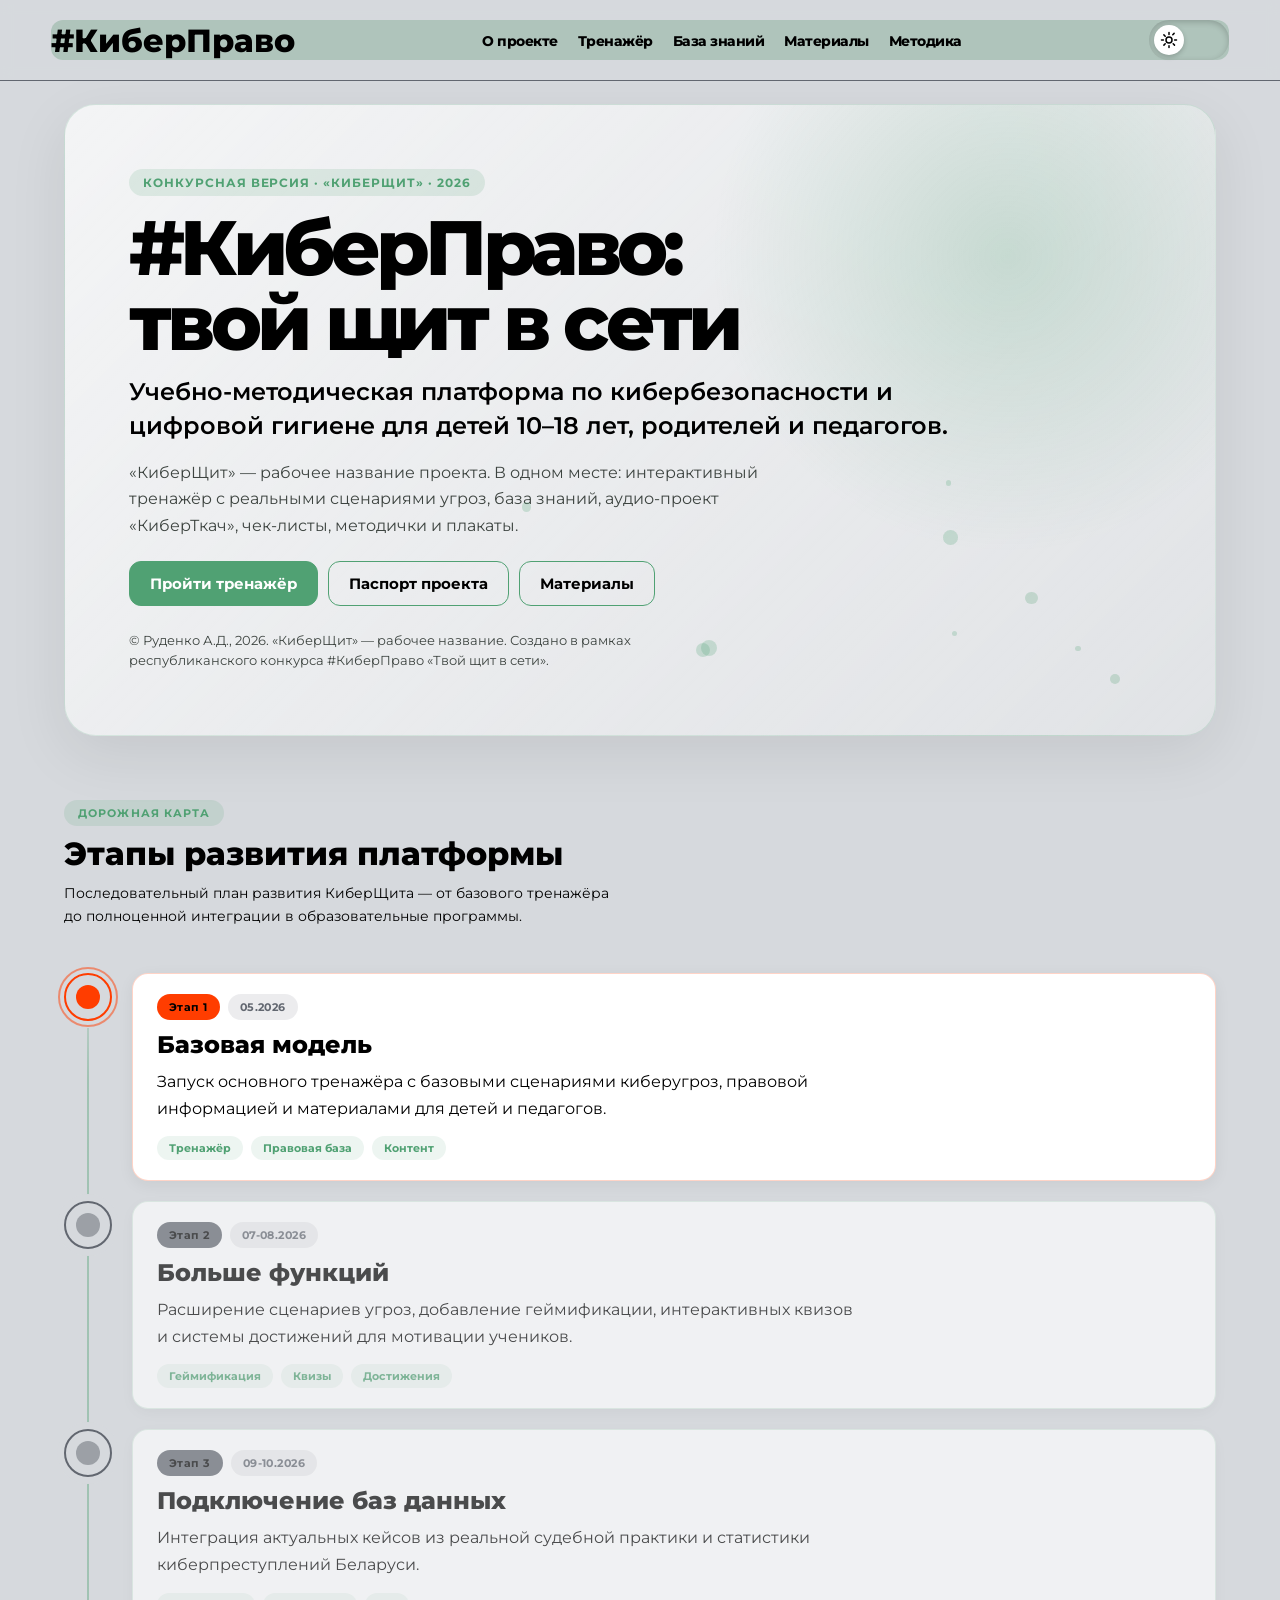
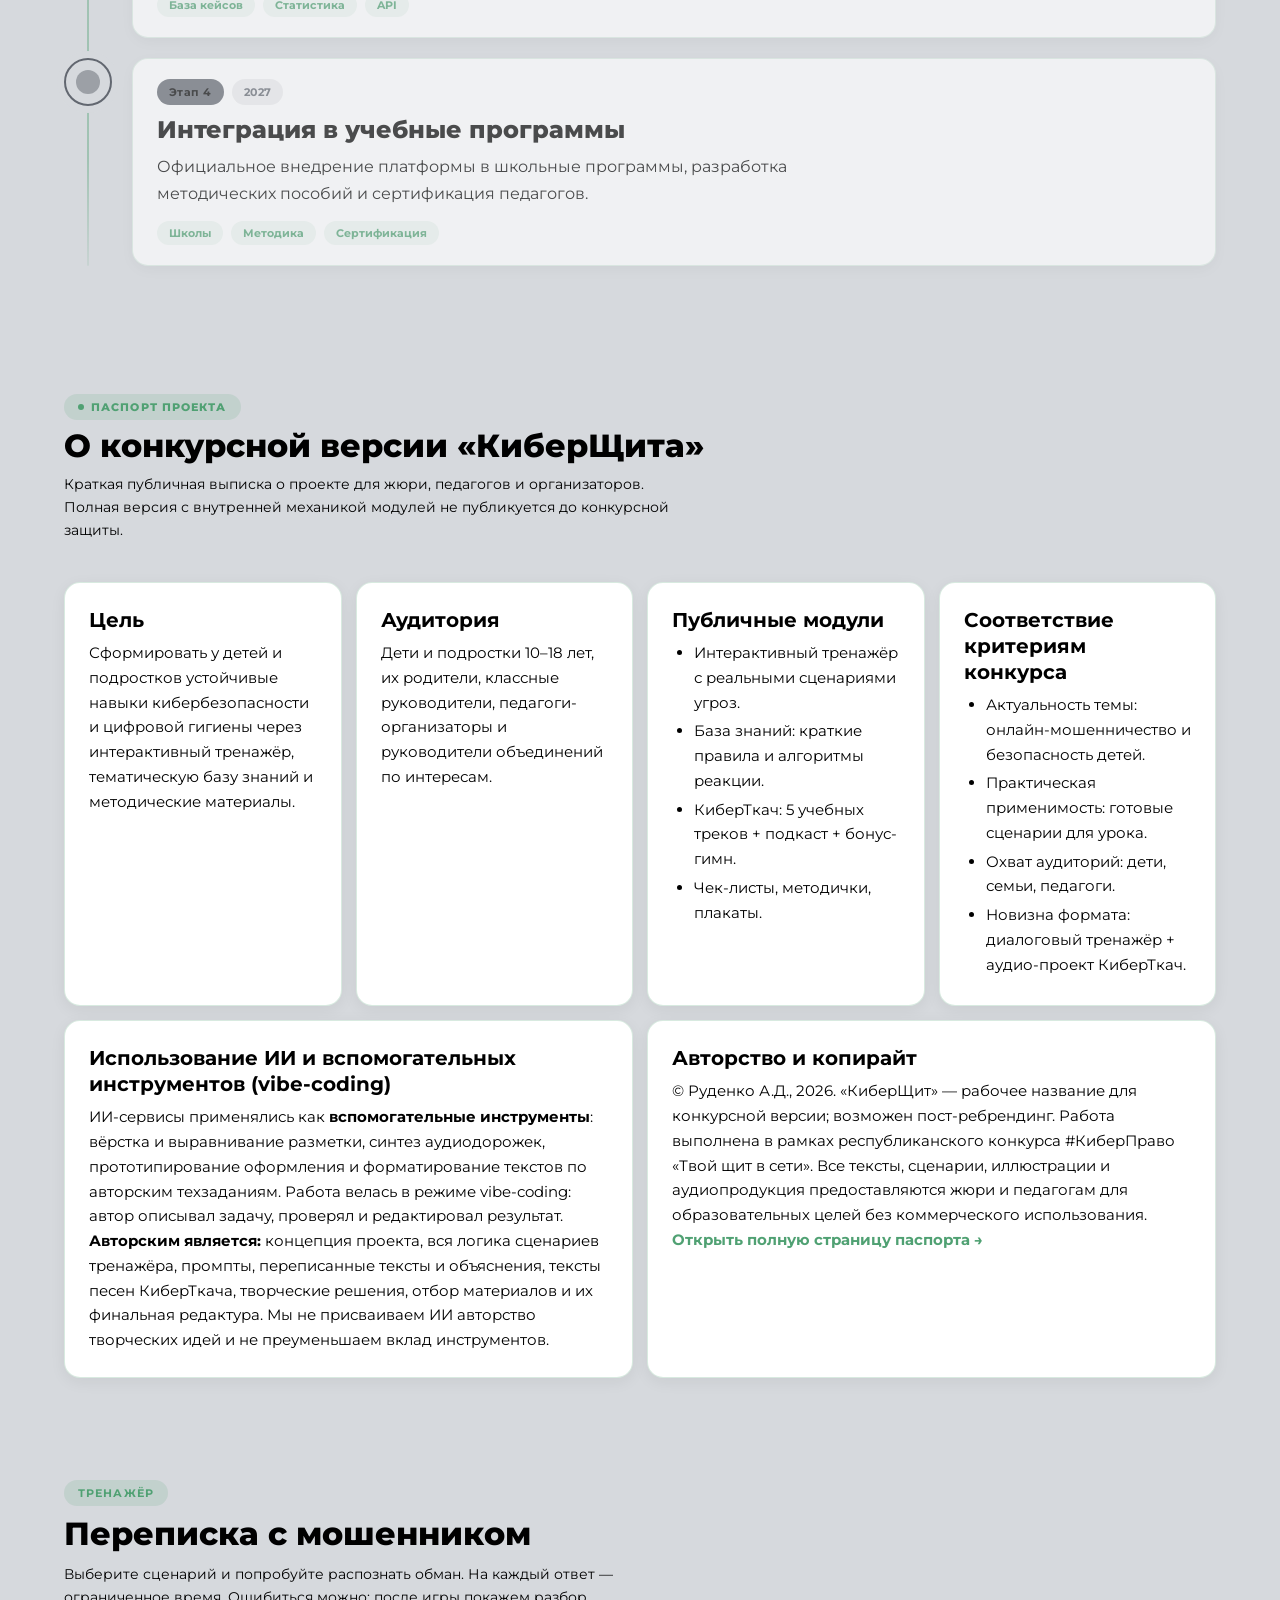
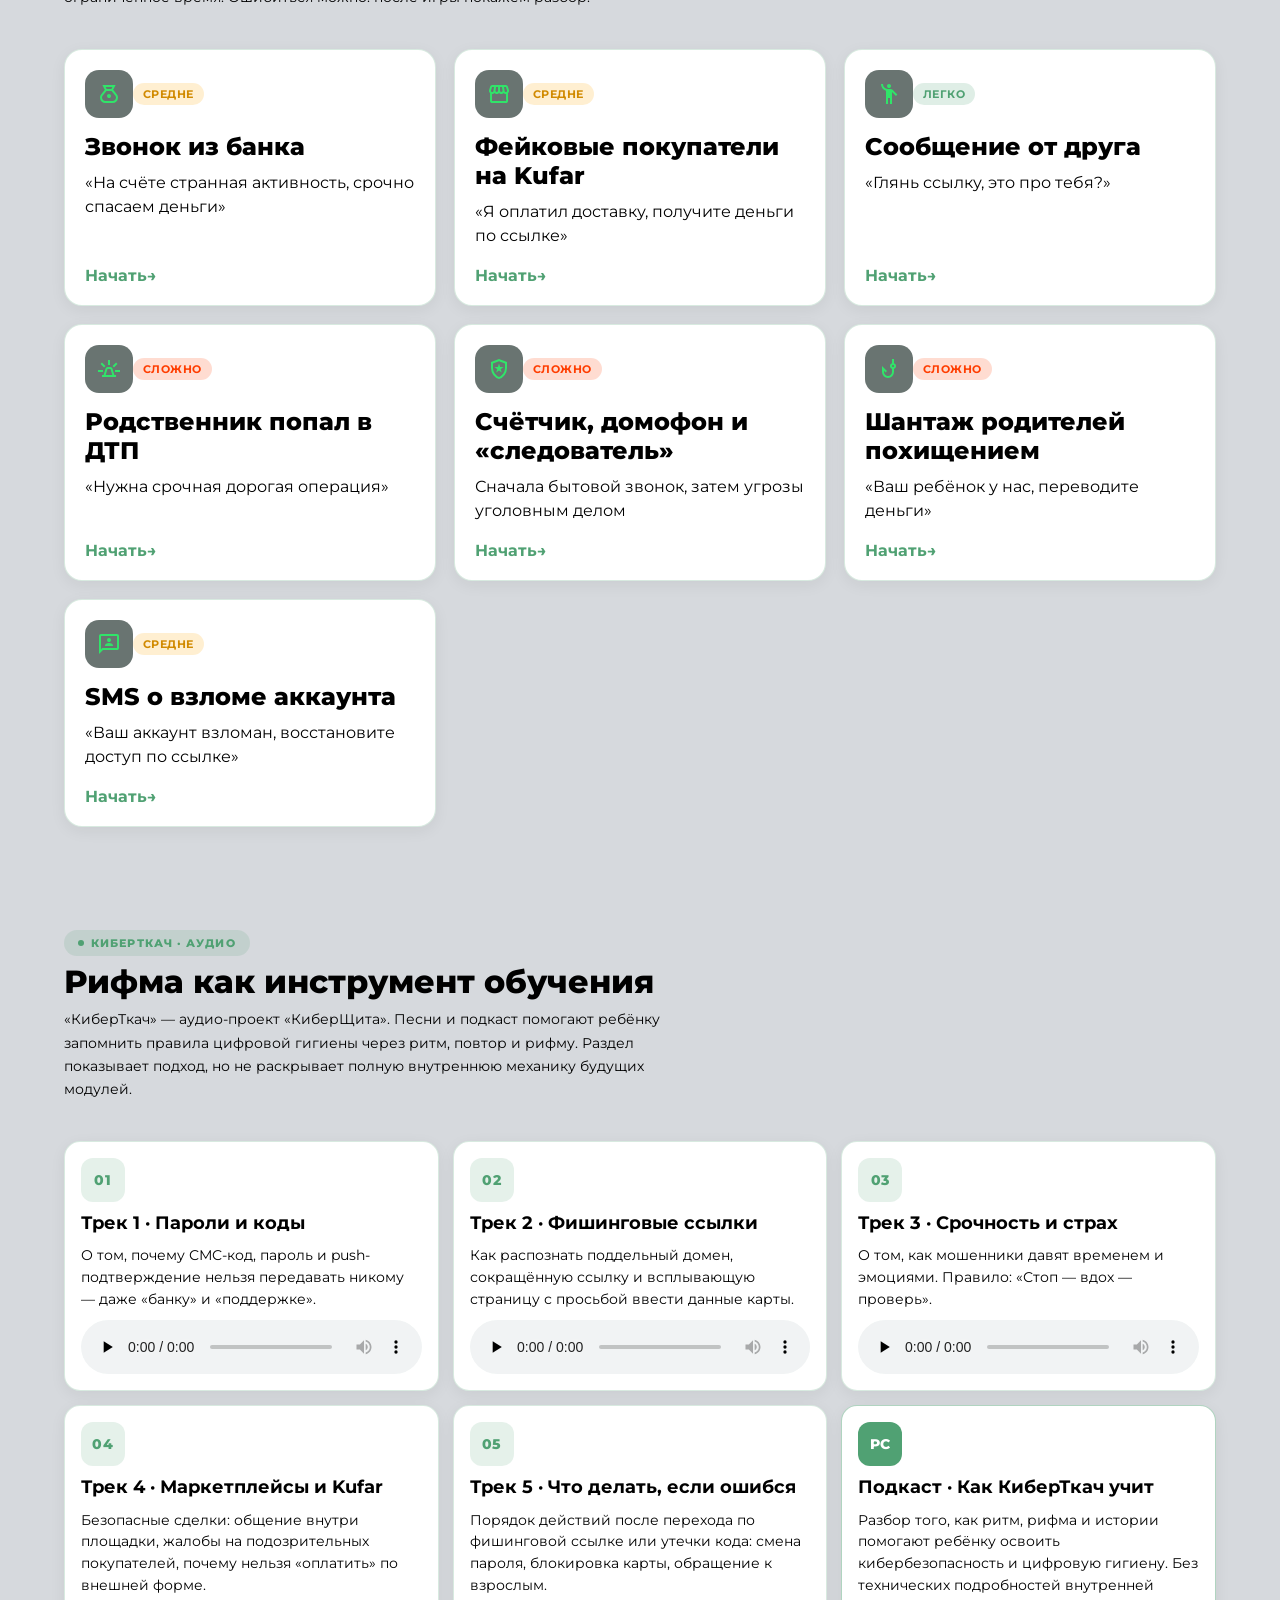
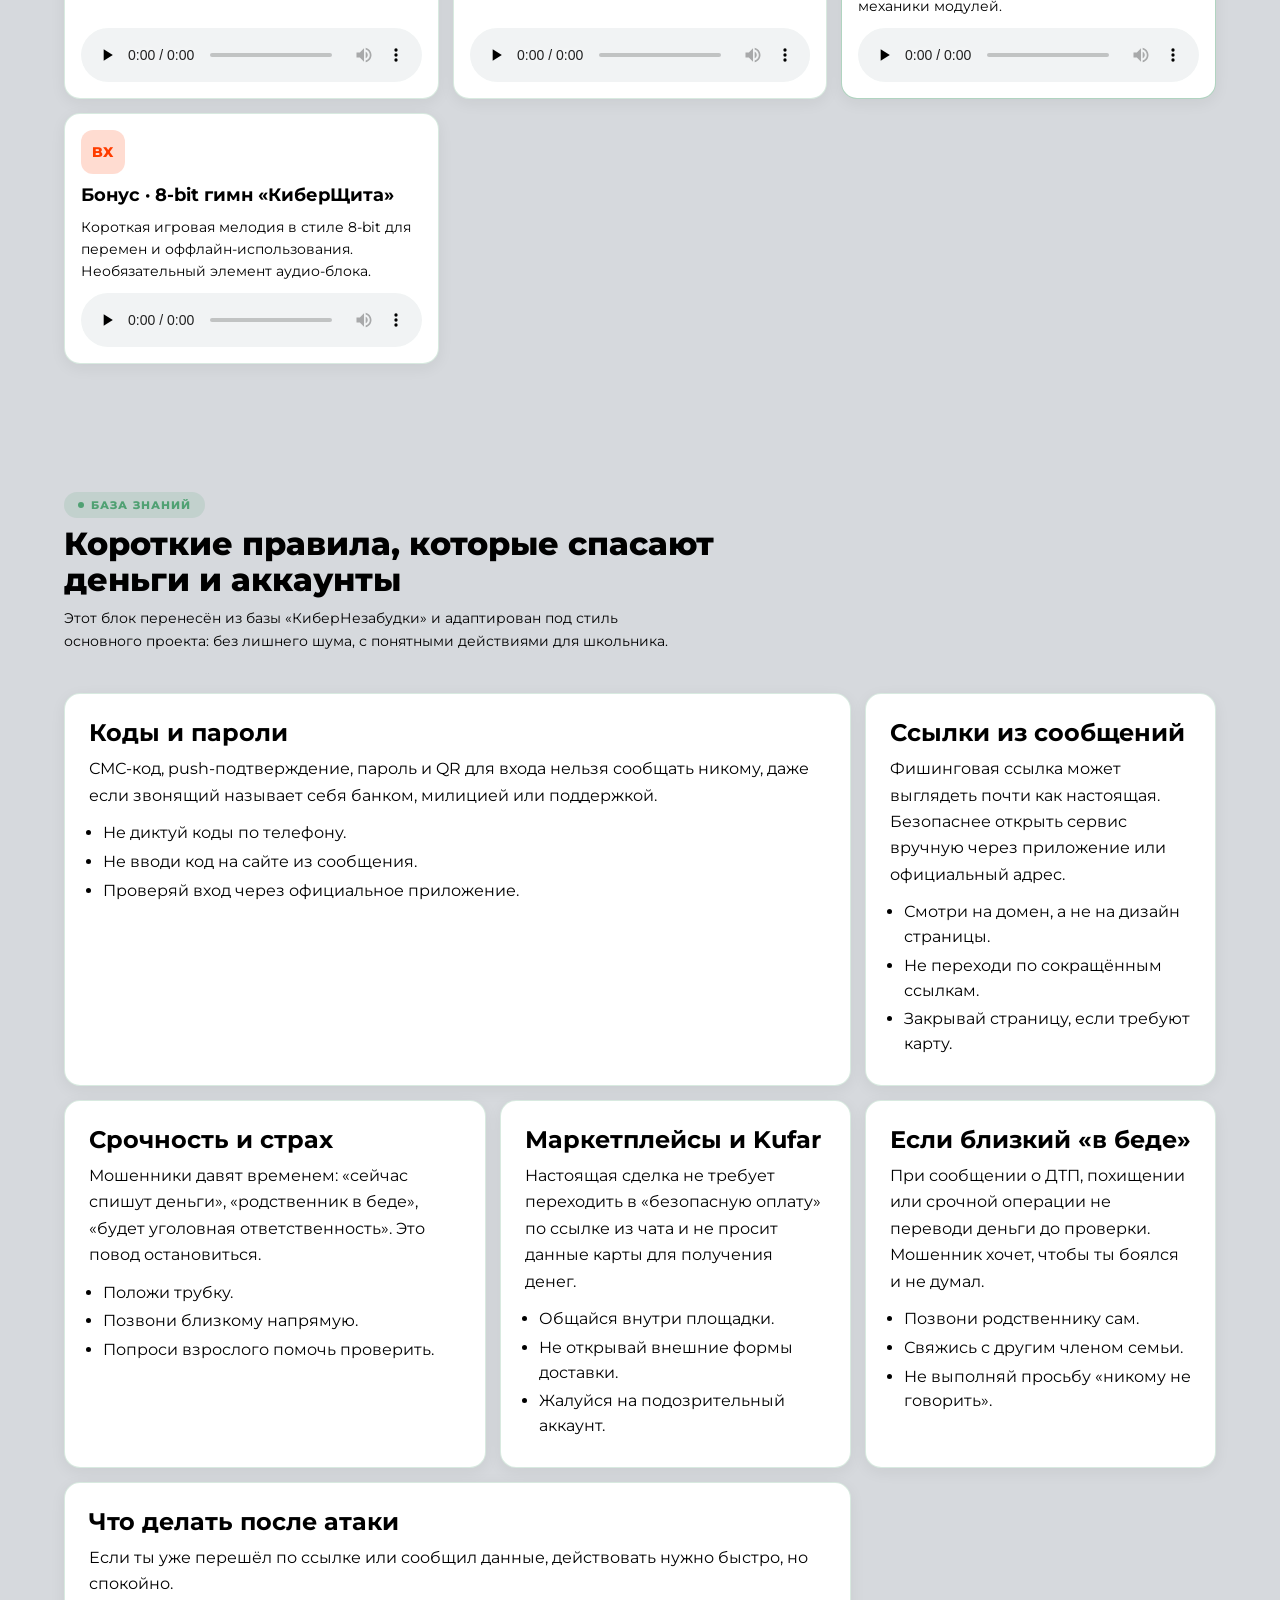
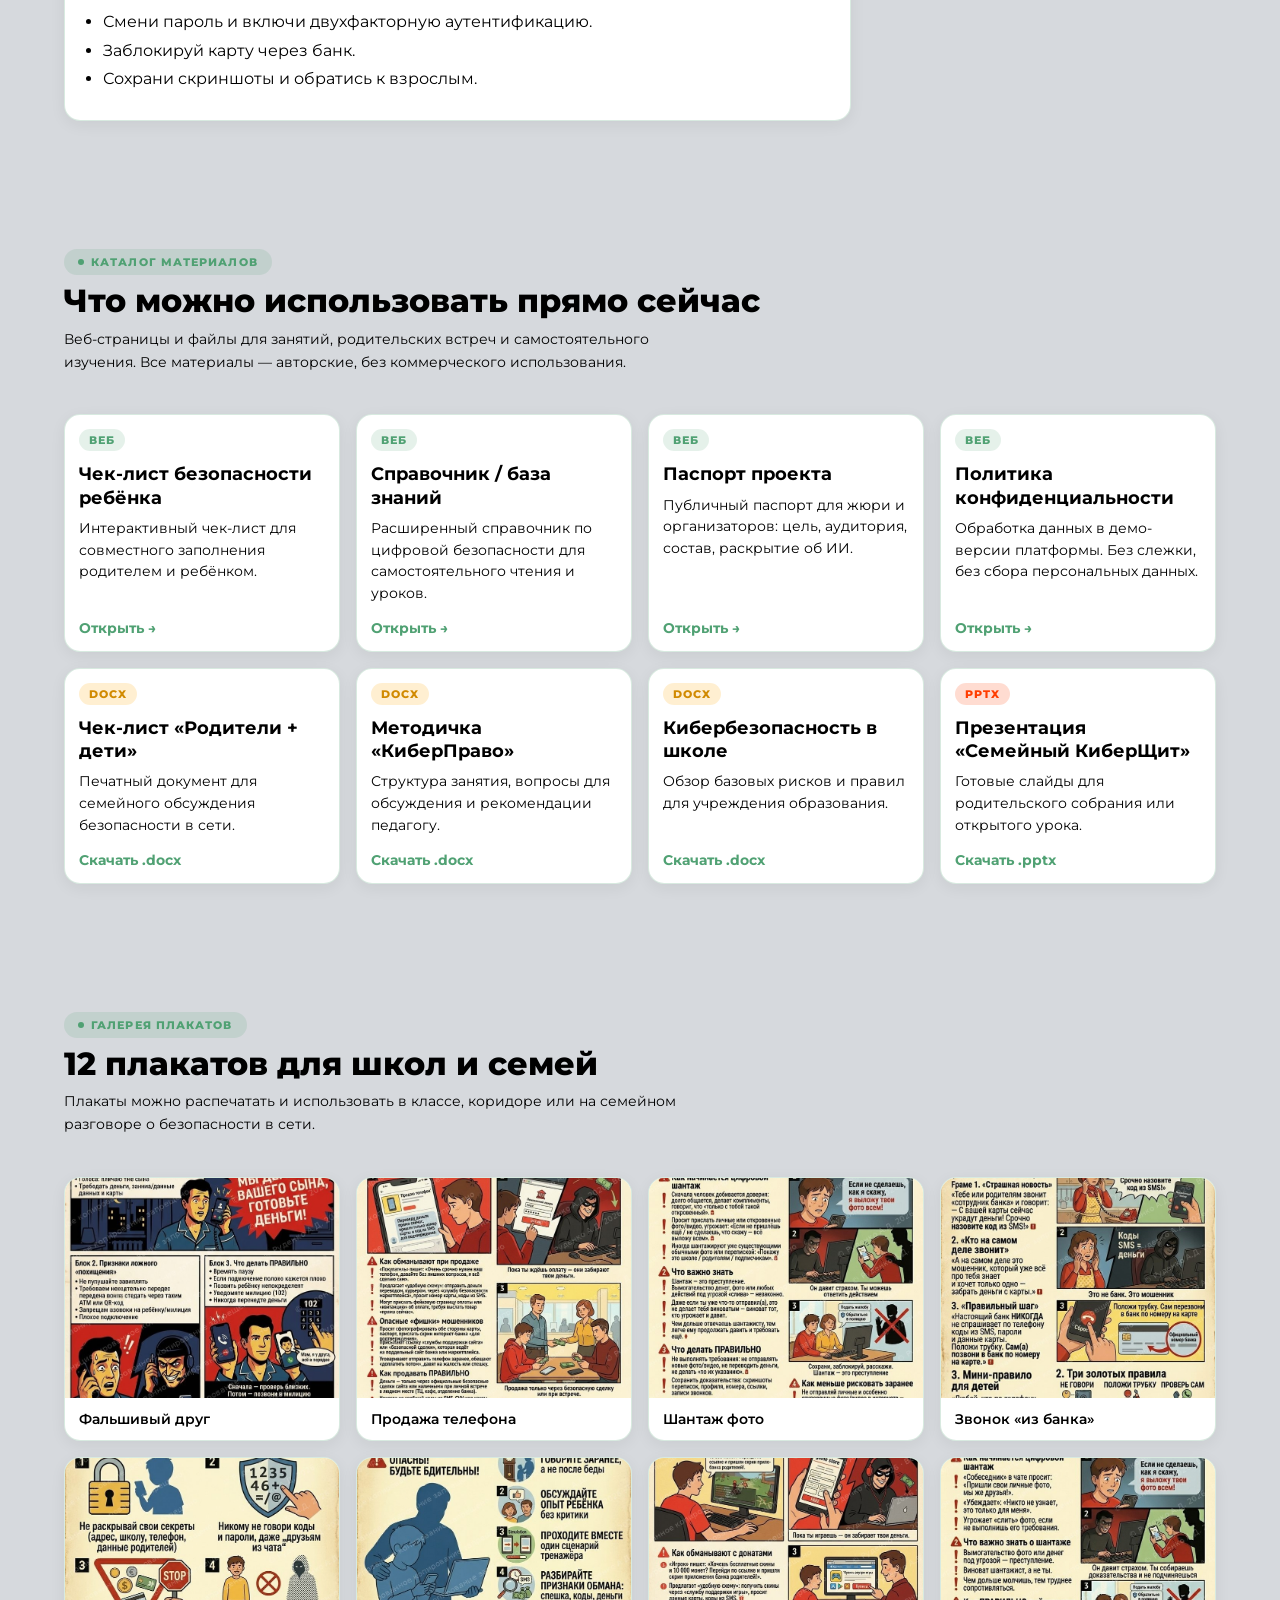
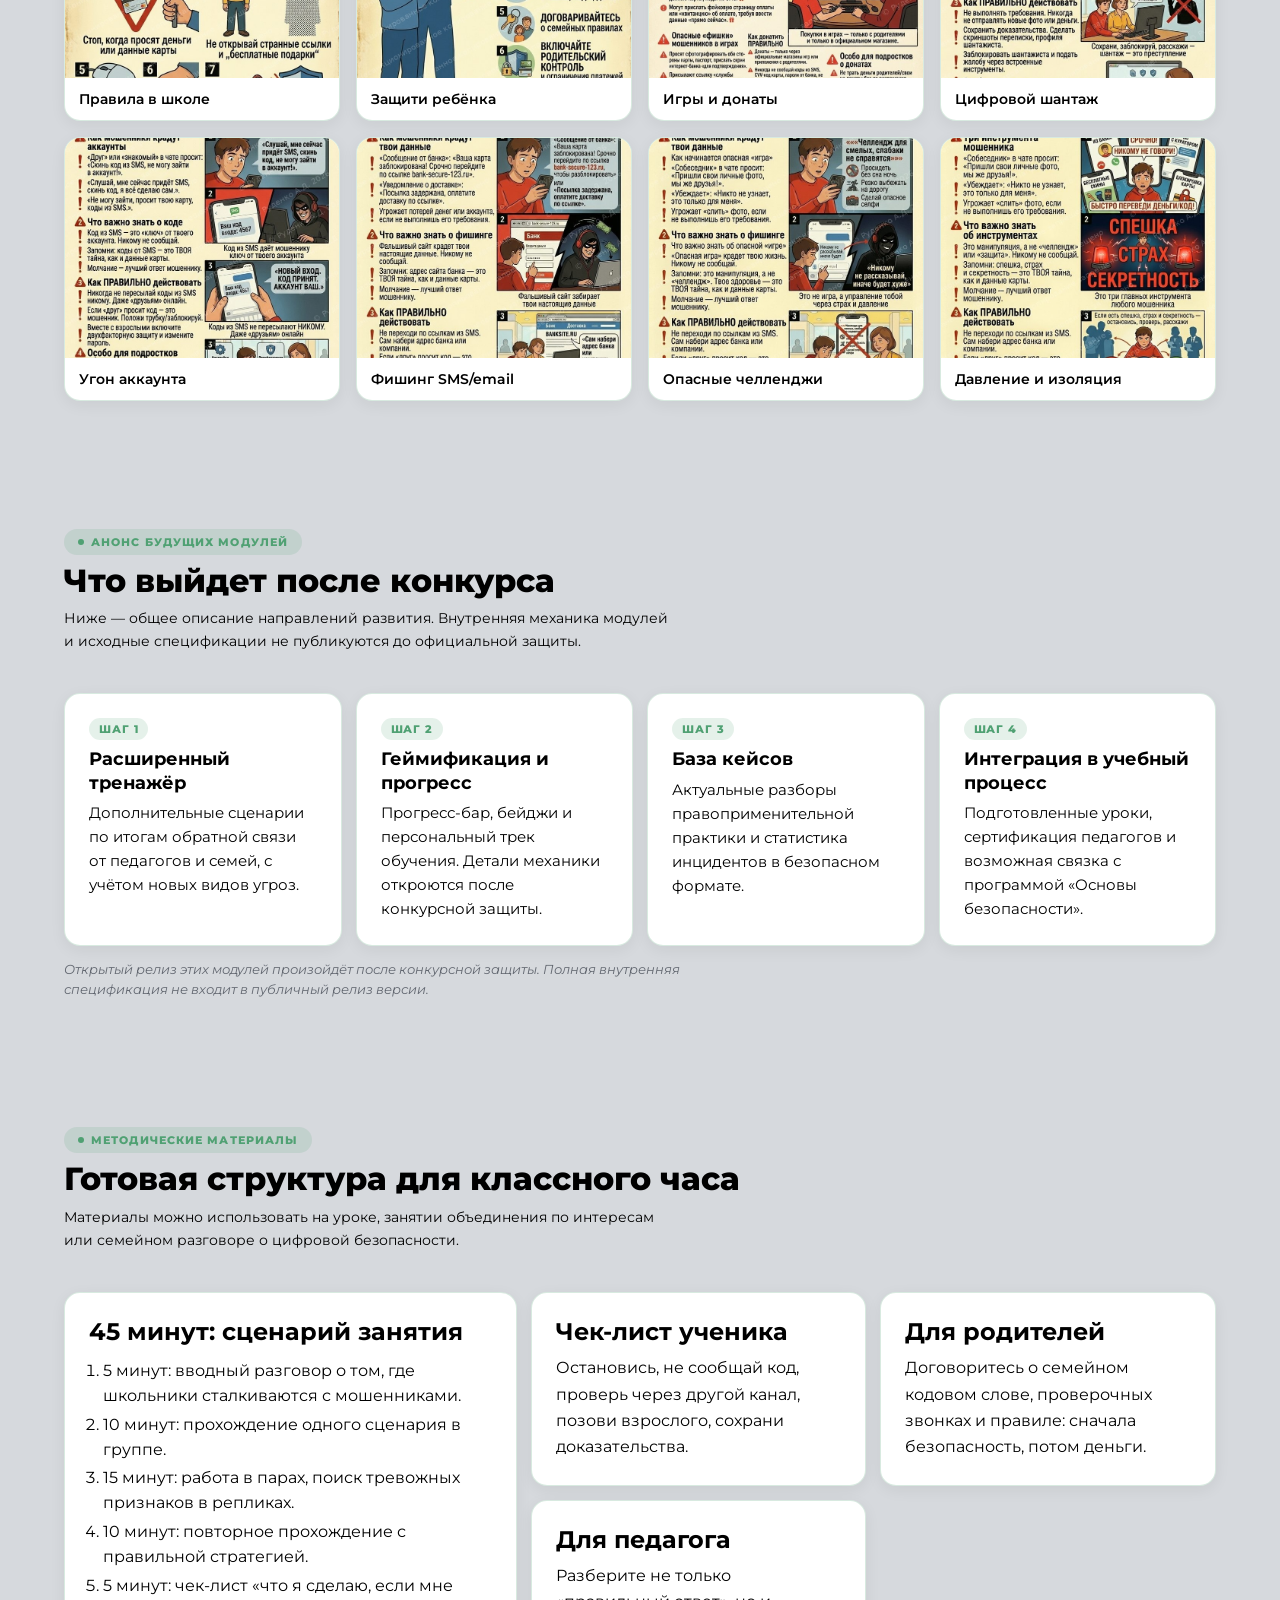
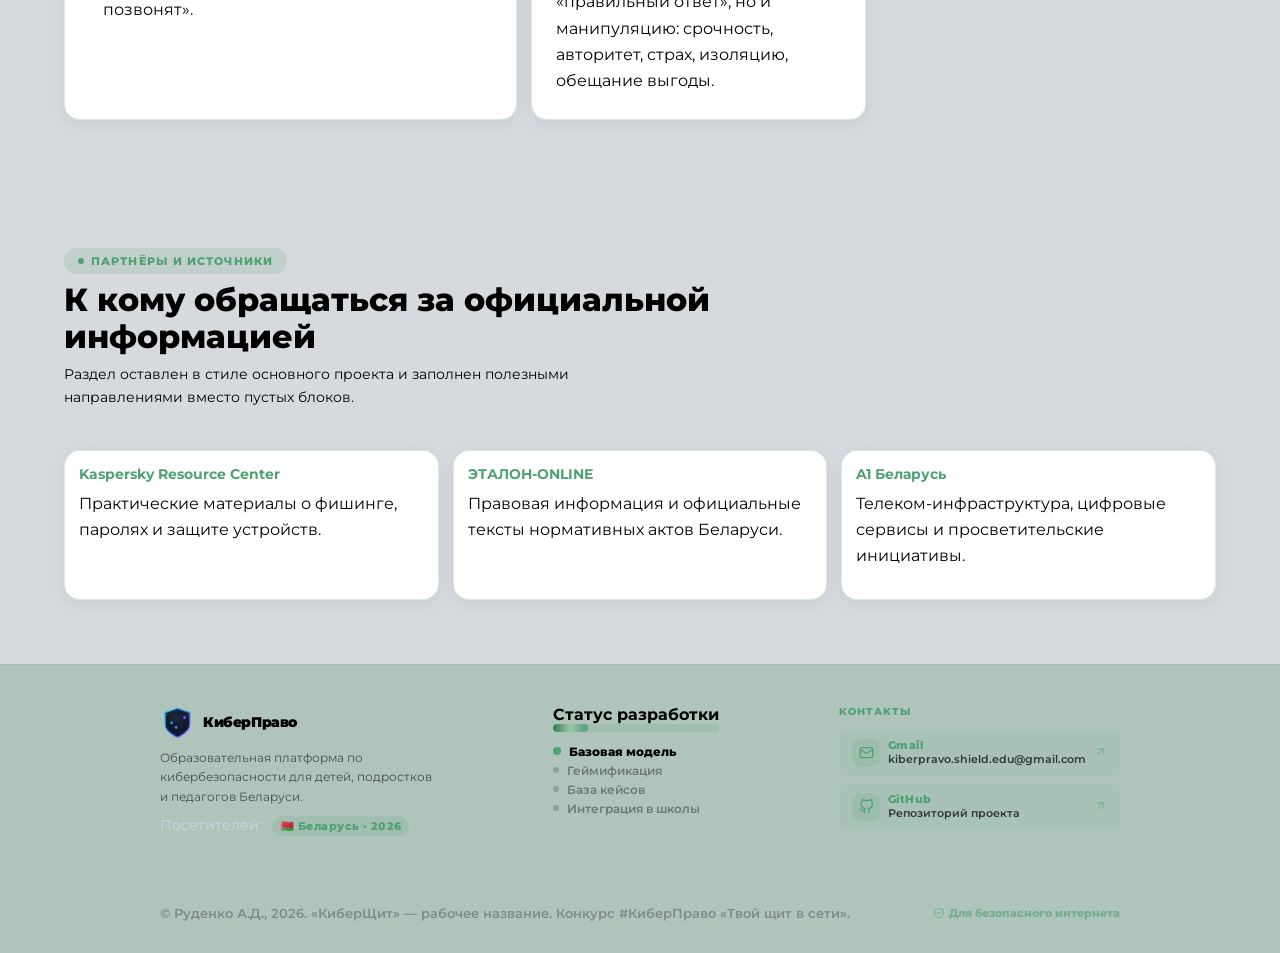
==== commit 0f551ac5: "small update" ====
--- a/index.html
+++ b/index.html
@@ -388,7 +388,7 @@
             <section class="posters-section wow animate__animated animate__fadeIn" data-wow-duration="0.9s" data-wow-delay="0s" id="posters" aria-labelledby="posters-title">
                 <div class="section-head wow animate__animated animate__fadeInLeft" data-wow-duration="0.85s" data-wow-delay="0s">
                     <span class="section-eyebrow">Галерея плакатов</span>
-                    <h2 class="section-title" id="posters-title">12 отобранных плакатов для школ и семей</h2>
+                    <h2 class="section-title" id="posters-title">12 плакатов для школ и семей</h2>
                     <p class="section-desc">Плакаты можно распечатать и использовать в классе, коридоре или на семейном разговоре о безопасности в сети.</p>
                 </div>
                 <ul class="poster-grid">
@@ -547,6 +547,7 @@
                 <h3 class="footer-brand__name">КиберПраво</h3>
             </div>
             <h2 class="footer-brand__desc">Образовательная платформа по кибербезопасности для детей, подростков и педагогов Беларуси.</h2>
+            <div class="footer-visits">Посетителей: <span id="gc-visits"></span></div>
             <span class="footer-badge">🇧🇾 Беларусь · 2026</span>
             </div>
         
@@ -637,5 +638,39 @@
       }).init();
         </script>
         <script data-goatcounter="https://quatar.goatcounter.com/count" async src="//gc.zgo.at/count.js"></script>
+        <script>
+  (function () {
+    const target = document.querySelector('#gc-visits');
+
+    function renderCounter() {
+      if (!window.goatcounter || !window.goatcounter.visit_count || !target) return false;
+
+      window.goatcounter.visit_count({
+        append: '#gc-visits',
+        type: 'html',
+        no_branding: true,
+        style: `
+          div {
+            display: inline;
+            margin: 0;
+            padding: 0;
+            border: 0;
+            background: transparent;
+            color: inherit;
+            font: inherit;
+          }
+        `
+      });
+
+      return true;
+    }
+
+    if (renderCounter()) return;
+
+    const timer = setInterval(() => {
+      if (renderCounter()) clearInterval(timer);
+    }, 120);
+  })();
+        </script>
 </body>
 </html>
--- a/style.css
+++ b/style.css
@@ -1987,4 +1987,15 @@
         animation: none;
       }
     }
-
+.footer-visits {
+  display: inline-flex;
+  align-items: center;
+  gap: 6px;
+  font-size: 14px;
+  color: #cfd6e4;
+}
+
+.footer-visits #gc-visits {
+  color: #ffffff;
+  font-weight: 700;
+}
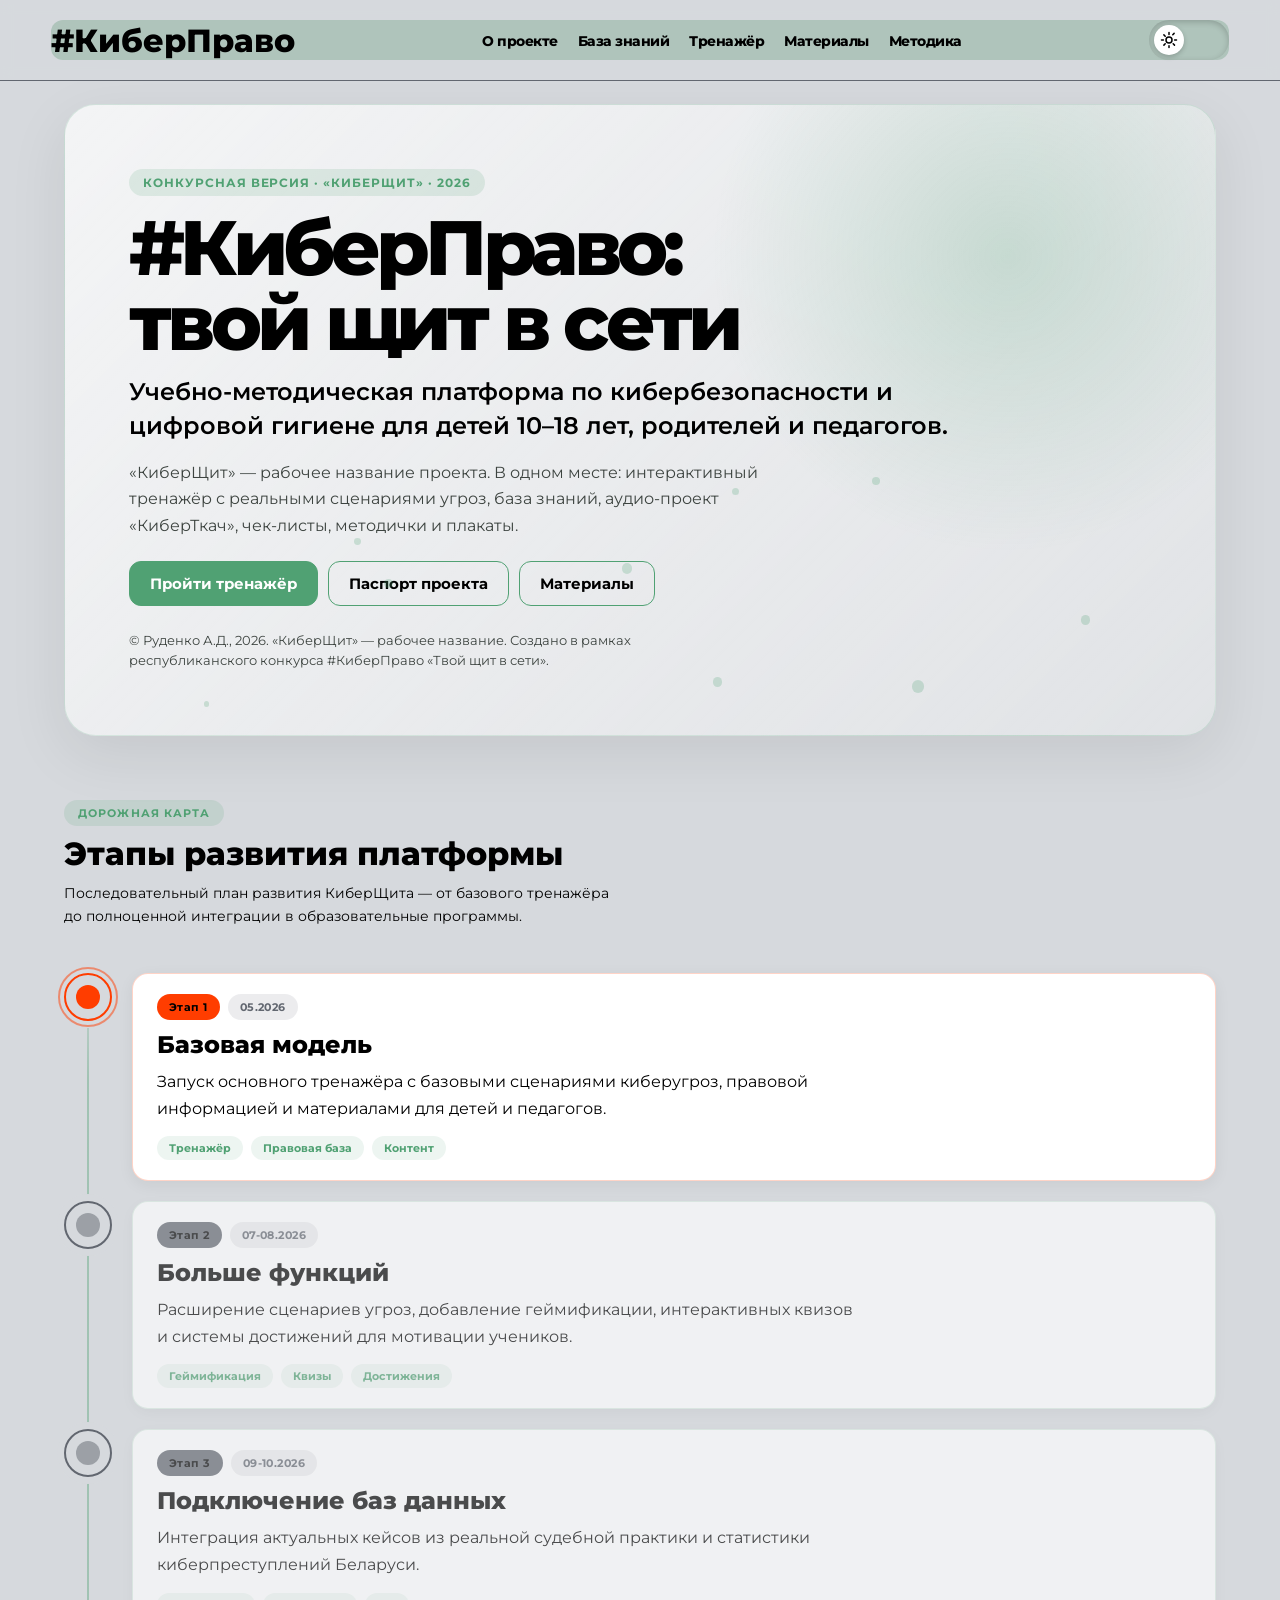
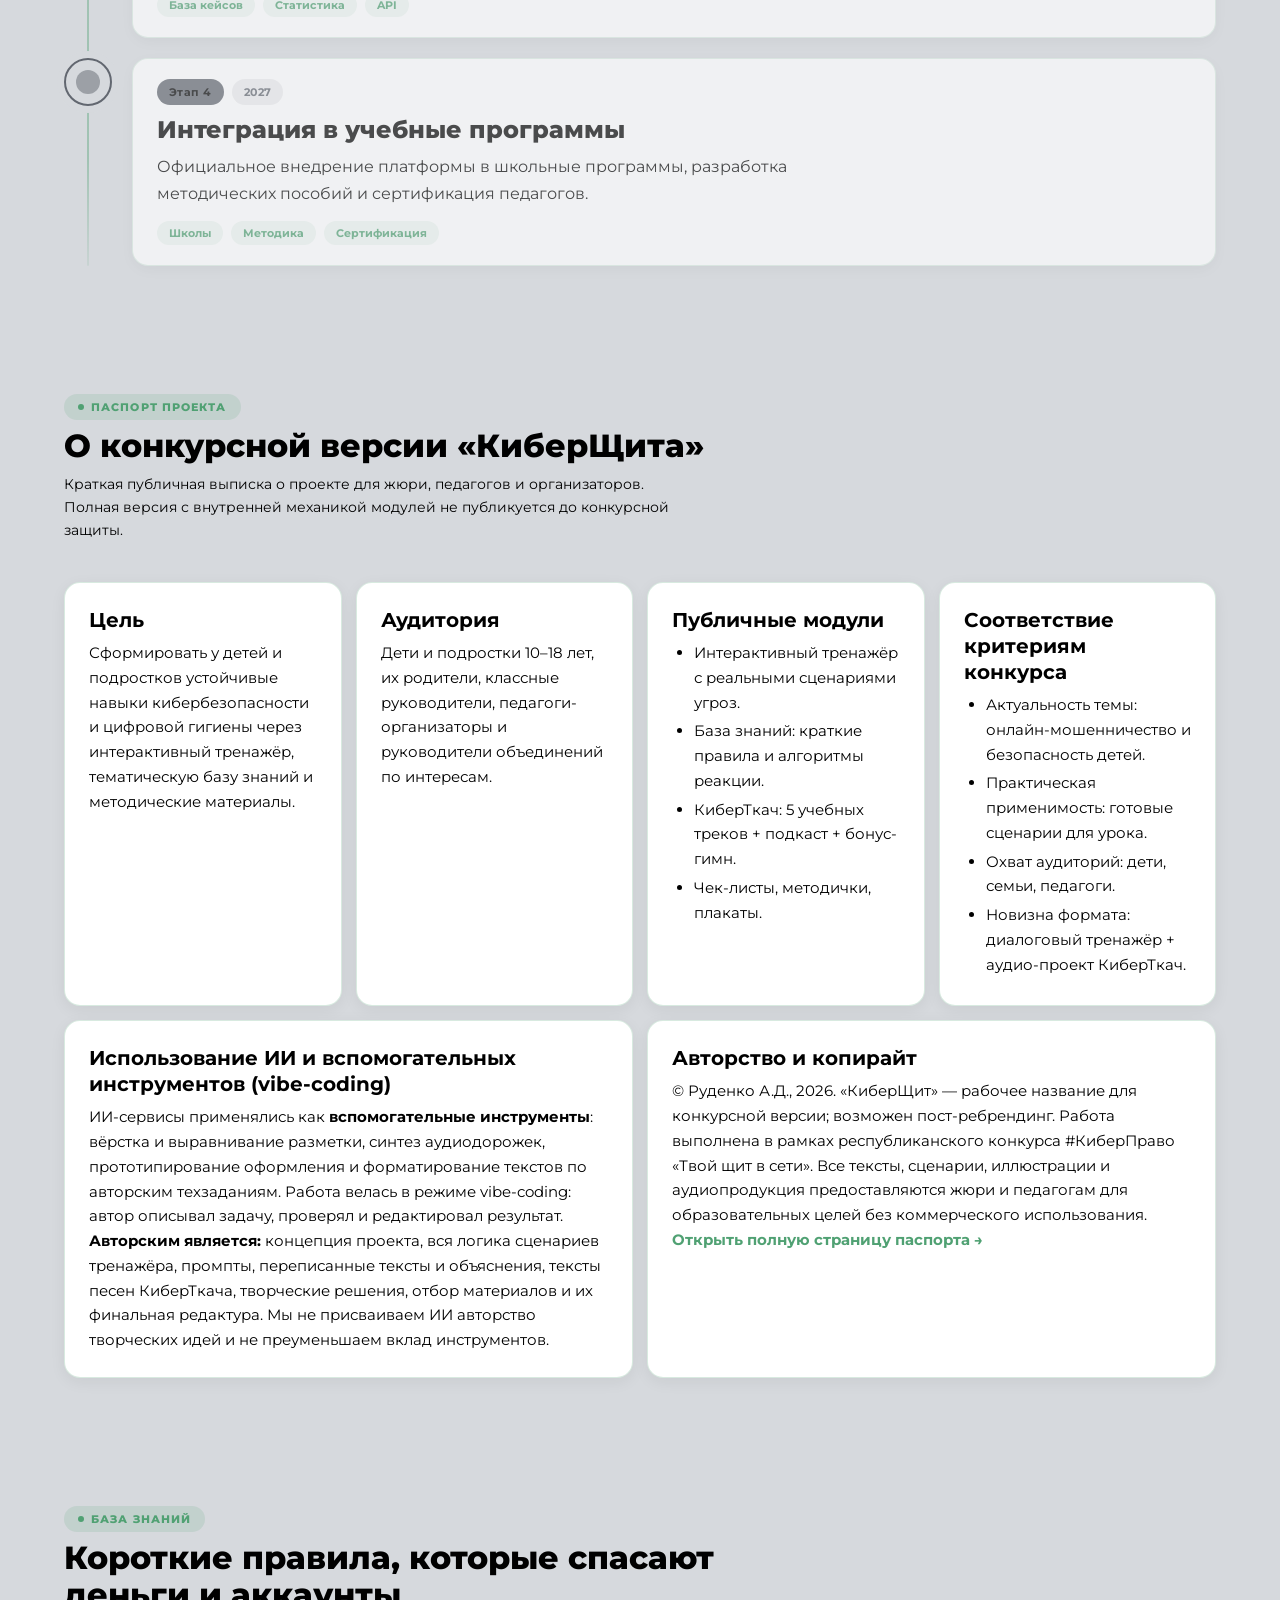
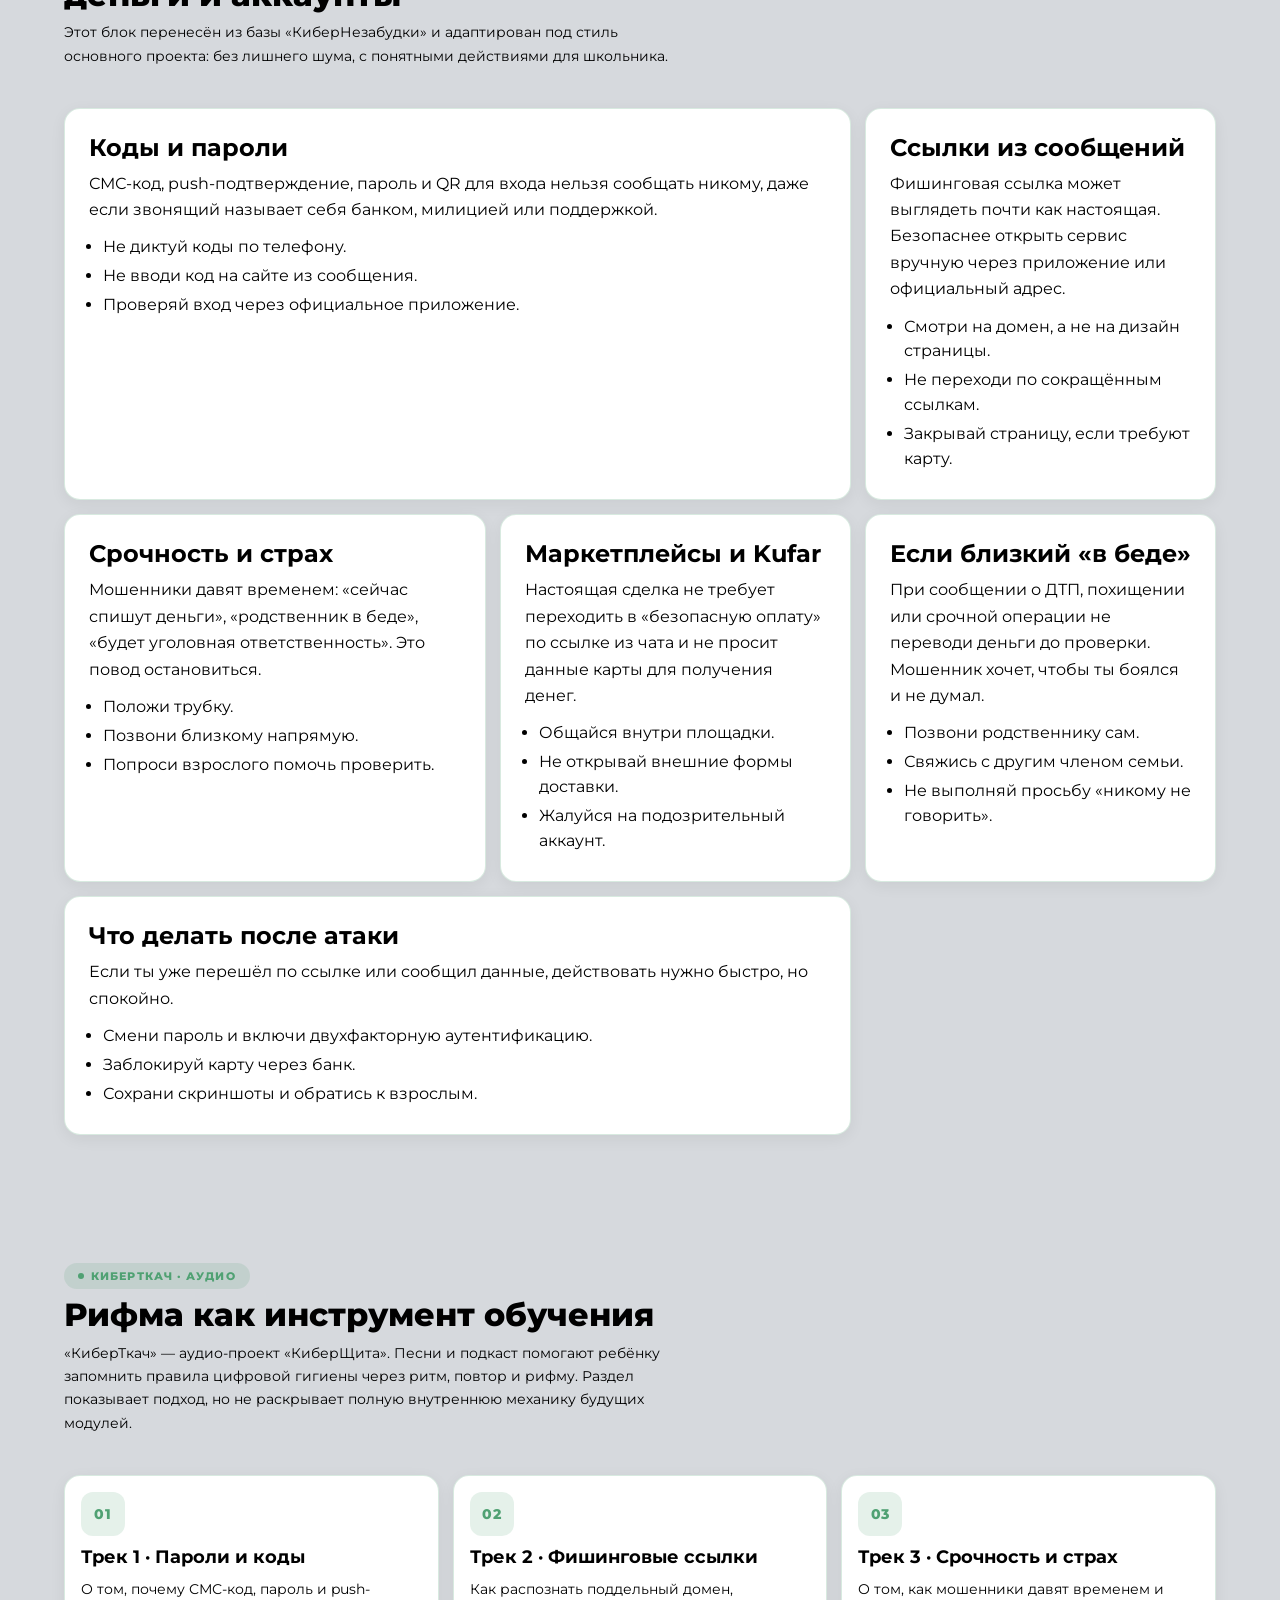
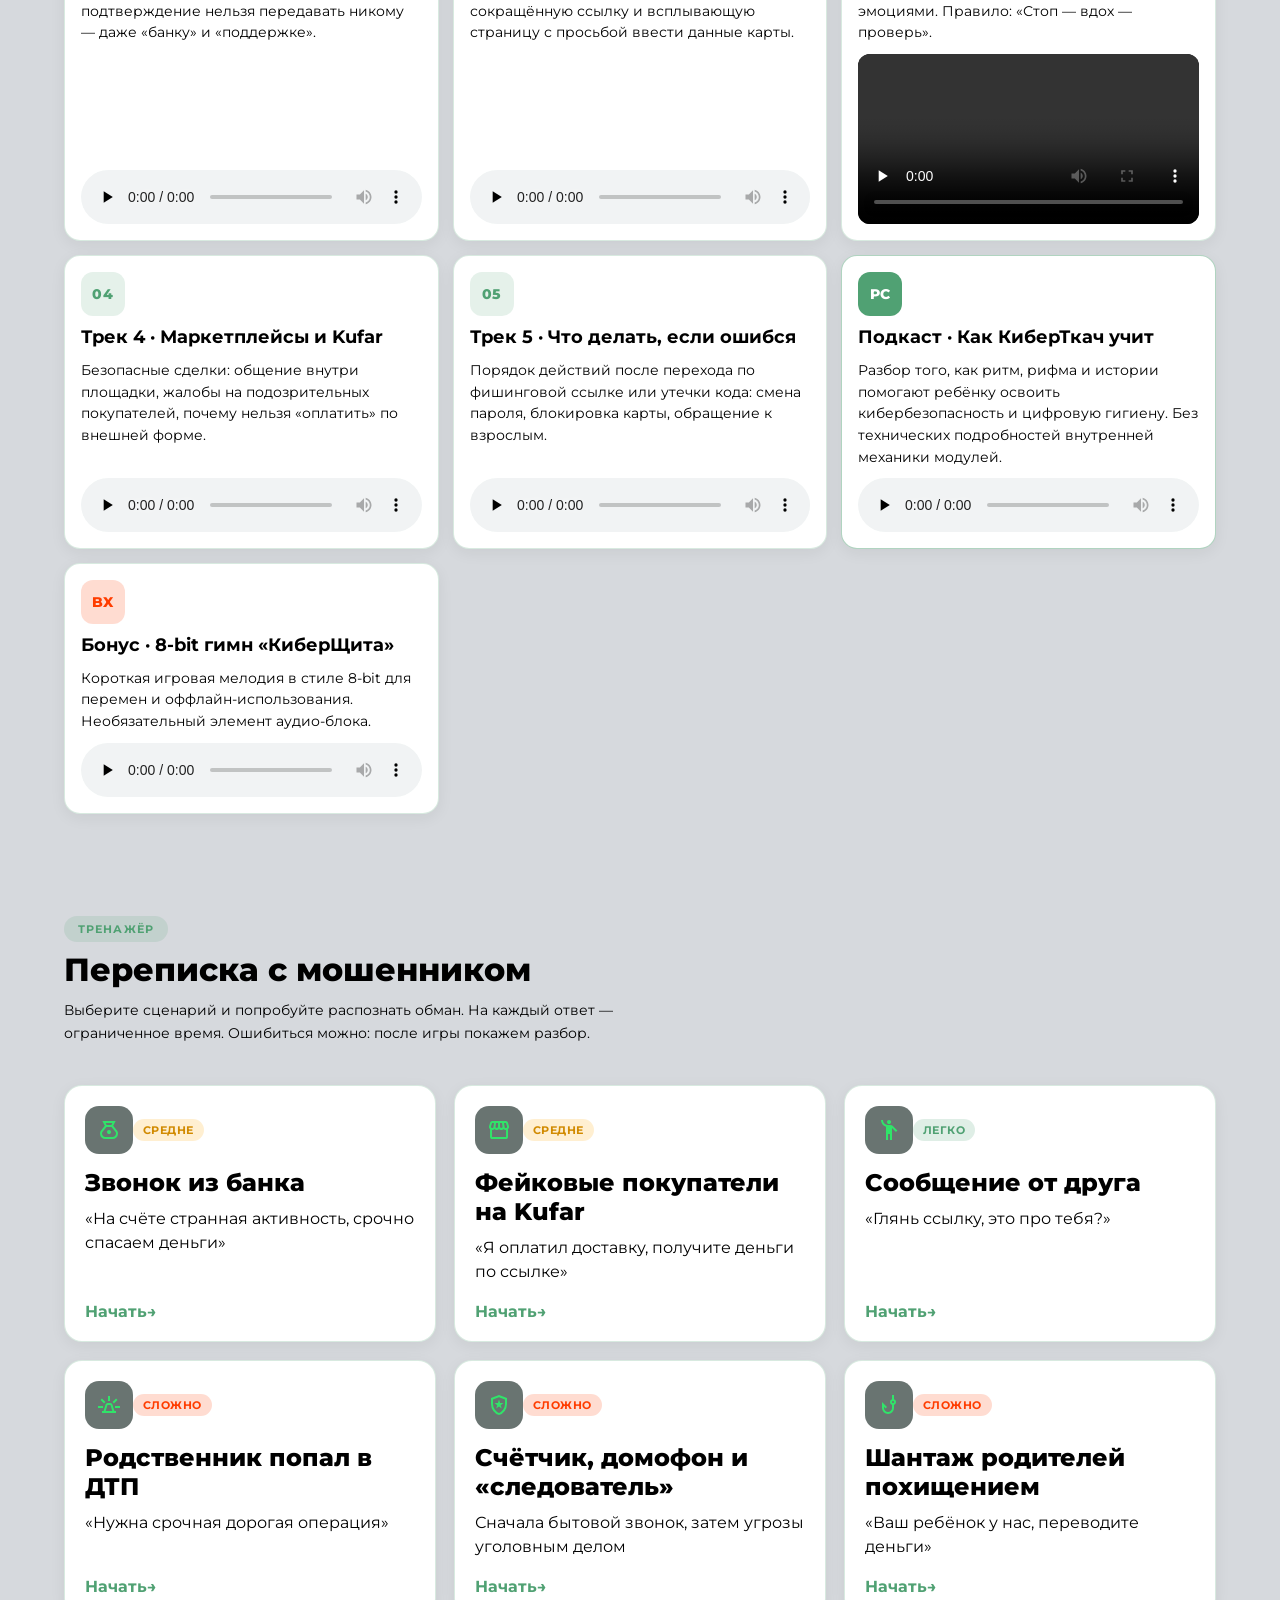
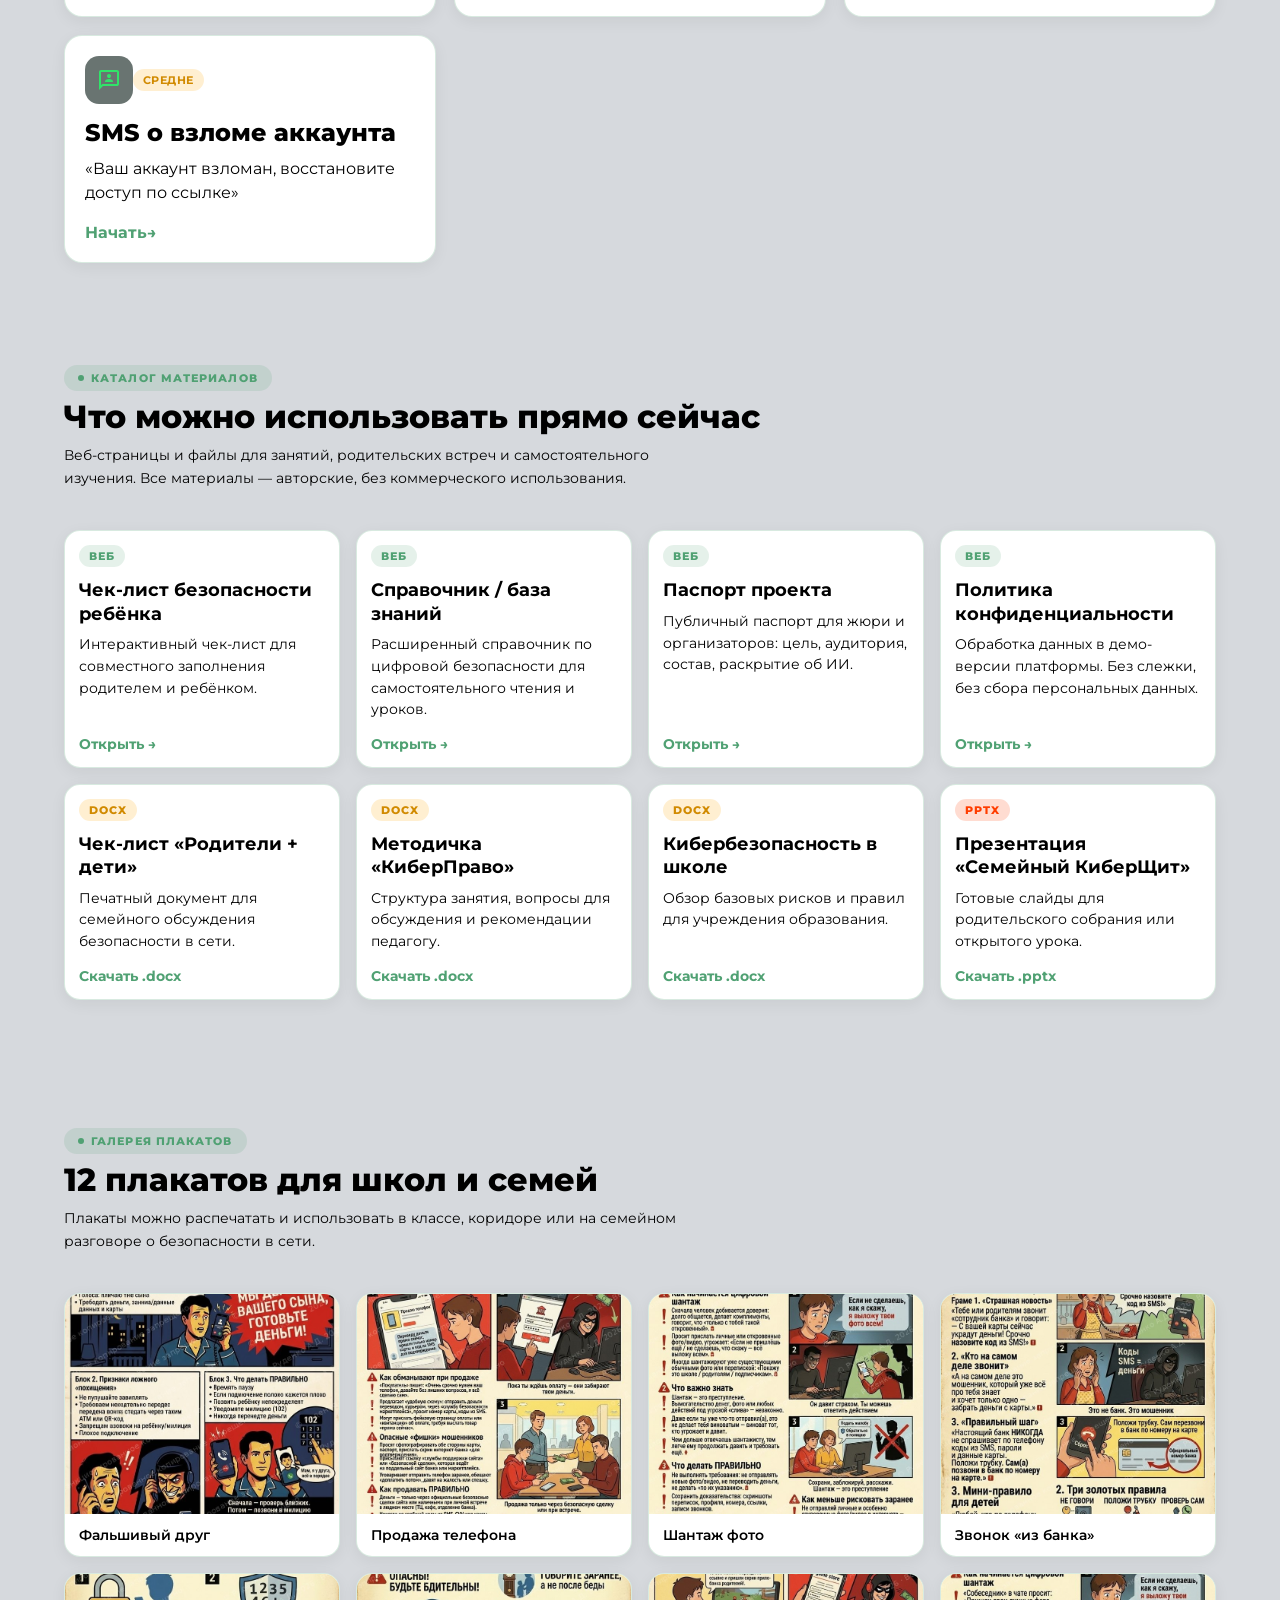
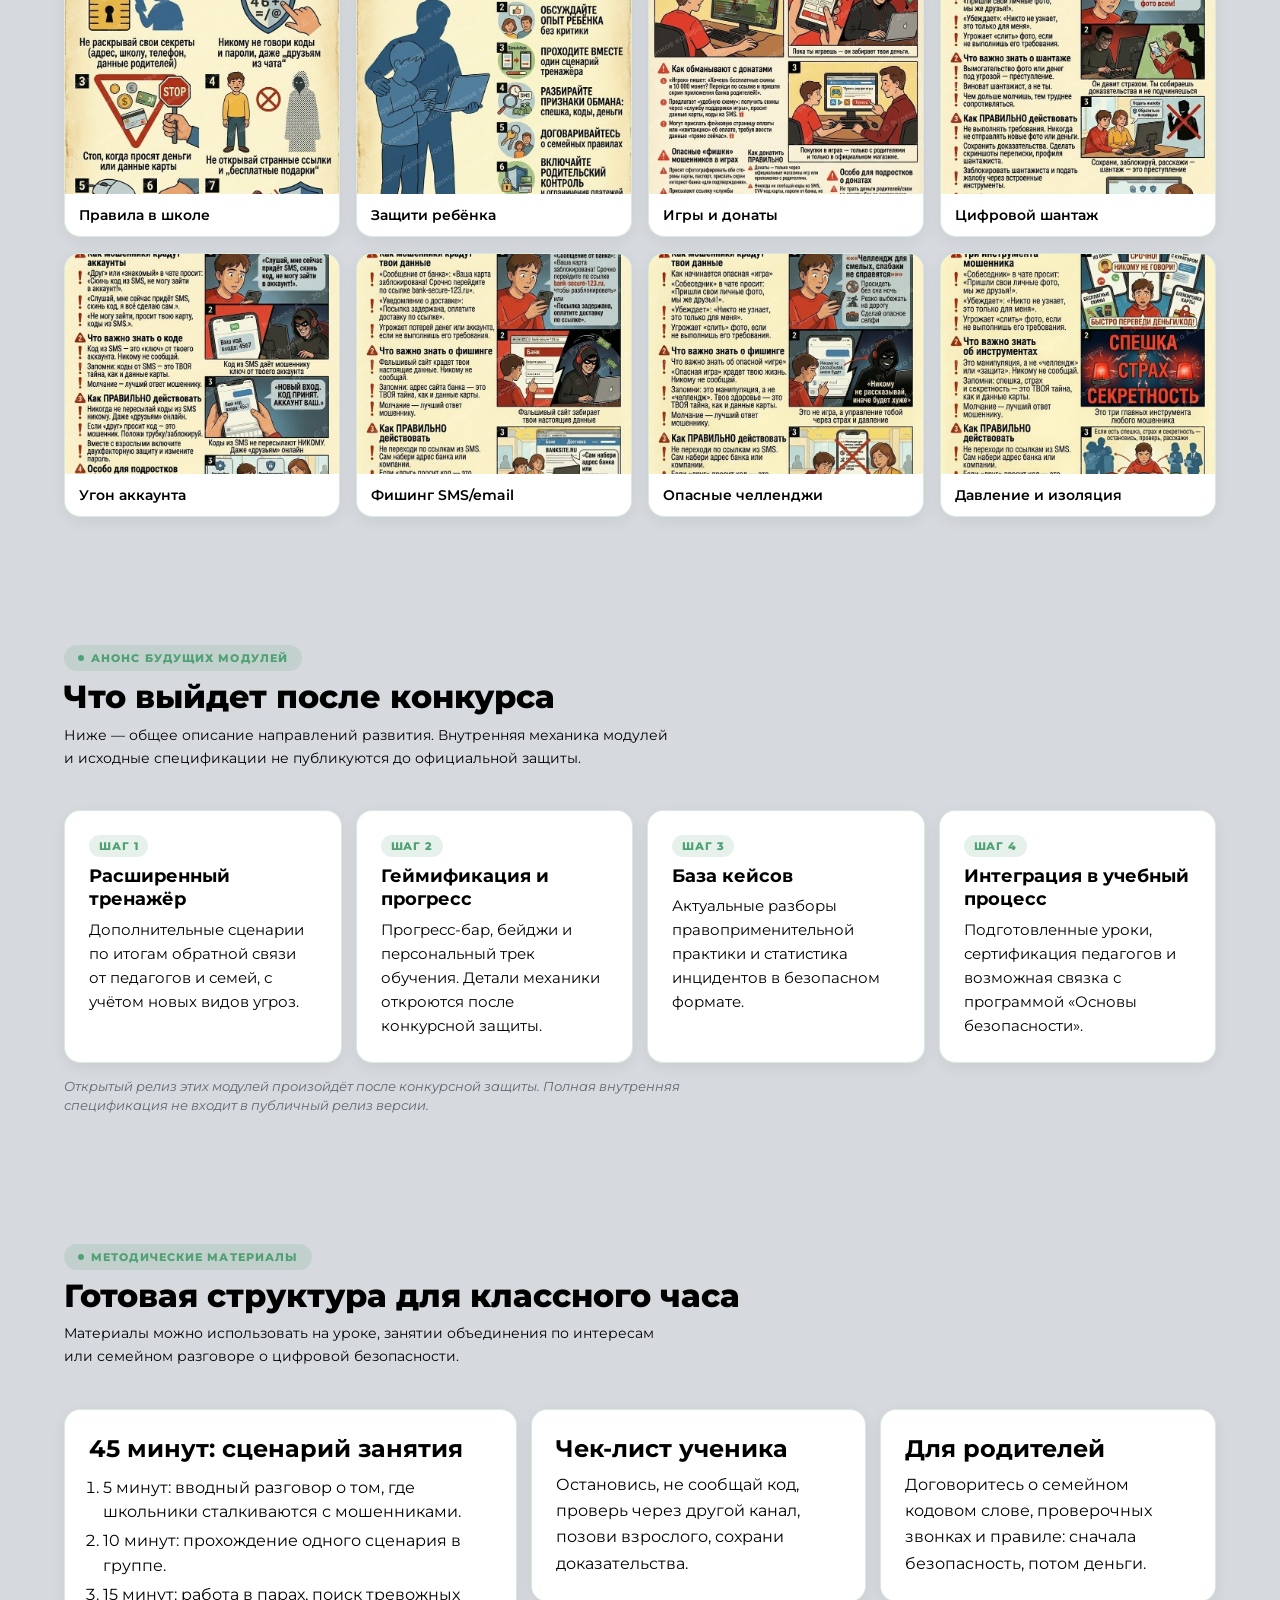
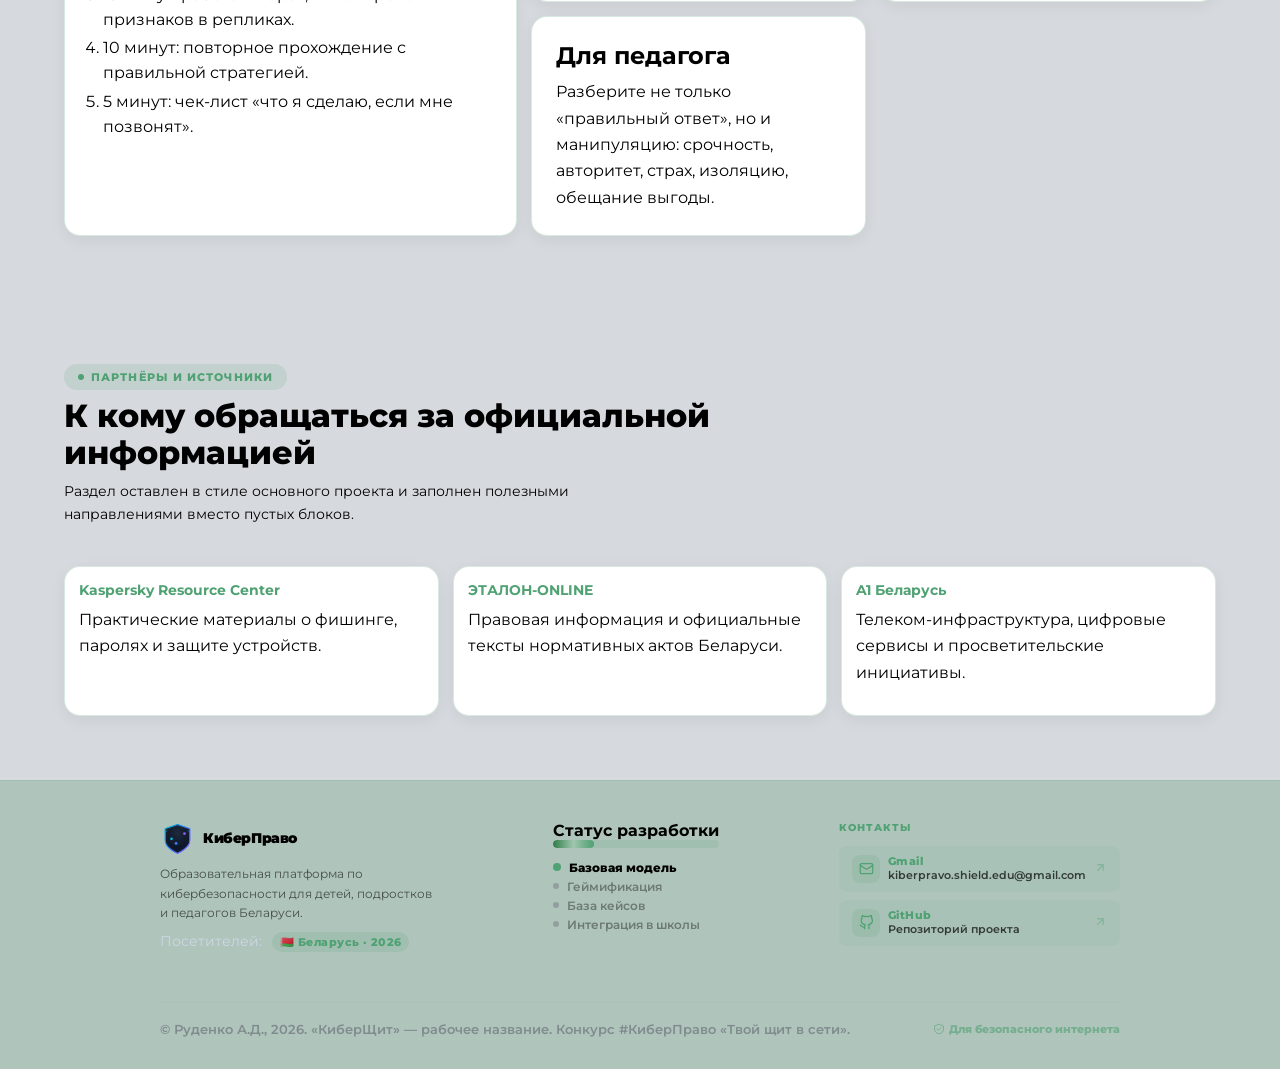
==== commit bf2382bb: "version 0.95" ====
--- a/index.html
+++ b/index.html
@@ -56,10 +56,10 @@
                             <a class="header__list-link" id="hero_link" href="#hero">О проекте</a>
                         </li>
                         <li class="header__list-item">
-                            <a class="header__list-link" id="trainer_link" href="#trainer">Тренажёр</a>
+                            <a class="header__list-link" id="base_link" href="#base">База знаний</a>
                         </li>
                         <li class="header__list-item">
-                            <a class="header__list-link" id="base_link" href="#base">База знаний</a>
+                            <a class="header__list-link" id="trainer_link" href="#trainer">Тренажёр</a>
                         </li>
                         <li class="header__list-item">
                             <a class="header__list-link" id="materials_link" href="#materials">Материалы</a>
@@ -212,7 +212,68 @@
                     </article>
                 </div>
             </section>
-            <section id="trainer" class="wow animate__animated animate__fadeIn" data-wow-duration="0.9s" data-wow-delay="0s" aria-label="Интерактивный тренажёр">
+            <section class="knowledge-section" id="base" aria-labelledby="base-title">
+                <div class="section-head wow animate__animated animate__fadeInLeft" data-wow-duration="0.85s" data-wow-delay="0s">
+                    <span class="section-eyebrow">База знаний</span>
+                    <h2 class="section-title" id="base-title">Короткие правила, которые спасают деньги и аккаунты</h2>
+                    <p class="section-desc">Этот блок перенесён из базы «КиберНезабудки» и адаптирован под стиль основного проекта: без лишнего шума, с понятными действиями для школьника.</p>
+                </div>
+                <div class="knowledge-grid">
+                    <article class="knowledge-card wow animate__animated animate__fadeInUp" data-wow-duration="0.75s" data-wow-delay="0s">
+                        <h3>Коды и пароли</h3>
+                        <p>СМС-код, push-подтверждение, пароль и QR для входа нельзя сообщать никому, даже если звонящий называет себя банком, милицией или поддержкой.</p>
+                        <ul>
+                            <li>Не диктуй коды по телефону.</li>
+                            <li>Не вводи код на сайте из сообщения.</li>
+                            <li>Проверяй вход через официальное приложение.</li>
+                        </ul>
+                    </article>
+                    <article class="knowledge-card wow animate__animated animate__fadeInUp" data-wow-duration="0.75s" data-wow-delay="0.12s">
+                        <h3>Ссылки из сообщений</h3>
+                        <p>Фишинговая ссылка может выглядеть почти как настоящая. Безопаснее открыть сервис вручную через приложение или официальный адрес.</p>
+                        <ul>
+                            <li>Смотри на домен, а не на дизайн страницы.</li>
+                            <li>Не переходи по сокращённым ссылкам.</li>
+                            <li>Закрывай страницу, если требуют карту.</li>
+                        </ul>
+                    </article>
+                    <article class="knowledge-card wow animate__animated animate__fadeInUp" data-wow-duration="0.75s" data-wow-delay="0.24s">
+                        <h3>Срочность и страх</h3>
+                        <p>Мошенники давят временем: «сейчас спишут деньги», «родственник в беде», «будет уголовная ответственность». Это повод остановиться.</p>
+                        <ul>
+                            <li>Положи трубку.</li>
+                            <li>Позвони близкому напрямую.</li>
+                            <li>Попроси взрослого помочь проверить.</li>
+                        </ul>
+                    </article>
+                    <article class="knowledge-card wow animate__animated animate__fadeInUp" data-wow-duration="0.75s" data-wow-delay="0s">
+                        <h3>Маркетплейсы и Kufar</h3>
+                        <p>Настоящая сделка не требует переходить в «безопасную оплату» по ссылке из чата и не просит данные карты для получения денег.</p>
+                        <ul>
+                            <li>Общайся внутри площадки.</li>
+                            <li>Не открывай внешние формы доставки.</li>
+                            <li>Жалуйся на подозрительный аккаунт.</li>
+                        </ul>
+                    </article>
+                    <article class="knowledge-card wow animate__animated animate__fadeInUp" data-wow-duration="0.75s" data-wow-delay="0.12s">
+                        <h3>Если близкий «в беде»</h3>
+                        <p>При сообщении о ДТП, похищении или срочной операции не переводи деньги до проверки. Мошенник хочет, чтобы ты боялся и не думал.</p>
+                        <ul>
+                            <li>Позвони родственнику сам.</li>
+                            <li>Свяжись с другим членом семьи.</li>
+                            <li>Не выполняй просьбу «никому не говорить».</li>
+                        </ul>
+                    </article>
+                    <article class="knowledge-card wow animate__animated animate__fadeInUp" data-wow-duration="0.75s" data-wow-delay="0.24s">
+                        <h3>Что делать после атаки</h3>
+                        <p>Если ты уже перешёл по ссылке или сообщил данные, действовать нужно быстро, но спокойно.</p>
+                        <ul>
+                            <li>Смени пароль и включи двухфакторную аутентификацию.</li>
+                            <li>Заблокируй карту через банк.</li>
+                            <li>Сохрани скриншоты и обратись к взрослым.</li>
+                        </ul>
+                    </article>
+                </div>
             </section>
             <section class="kibertkach-section wow animate__animated animate__fadeIn" data-wow-duration="0.9s" data-wow-delay="0s" id="kibertkach" aria-labelledby="tkach-title">
                 <div class="section-head wow animate__animated animate__fadeInLeft" data-wow-duration="0.85s" data-wow-delay="0s">
@@ -237,7 +298,11 @@
                         <span class="tkach-num">03</span>
                         <h3>Трек 3 · Срочность и страх</h3>
                         <p>О том, как мошенники давят временем и эмоциями. Правило: «Стоп — вдох — проверь».</p>
-                        <audio controls preload="none" src="assets/audio/kibertkach-track-3.mp3"></audio>
+                        <div class="tkach-video">
+                            <video controls preload="none" poster src="assets/video/БольшаяЧерепаха.mp4">
+                                Ваш браузер не поддерживает видео.
+                            </video>
+                        </div>
                     </article>
                     <article class="tkach-card">
                         <span class="tkach-num">04</span>
@@ -265,68 +330,7 @@
                     </article>
                 </div>
             </section>
-            <section class="knowledge-section" id="base" aria-labelledby="base-title">
-                <div class="section-head wow animate__animated animate__fadeInLeft" data-wow-duration="0.85s" data-wow-delay="0s">
-                    <span class="section-eyebrow">База знаний</span>
-                    <h2 class="section-title" id="base-title">Короткие правила, которые спасают деньги и аккаунты</h2>
-                    <p class="section-desc">Этот блок перенесён из базы «КиберНезабудки» и адаптирован под стиль основного проекта: без лишнего шума, с понятными действиями для школьника.</p>
-                </div>
-                <div class="knowledge-grid">
-                    <article class="knowledge-card wow animate__animated animate__fadeInUp" data-wow-duration="0.75s" data-wow-delay="0s">
-                        <h3>Коды и пароли</h3>
-                        <p>СМС-код, push-подтверждение, пароль и QR для входа нельзя сообщать никому, даже если звонящий называет себя банком, милицией или поддержкой.</p>
-                        <ul>
-                            <li>Не диктуй коды по телефону.</li>
-                            <li>Не вводи код на сайте из сообщения.</li>
-                            <li>Проверяй вход через официальное приложение.</li>
-                        </ul>
-                    </article>
-                    <article class="knowledge-card wow animate__animated animate__fadeInUp" data-wow-duration="0.75s" data-wow-delay="0.12s">
-                        <h3>Ссылки из сообщений</h3>
-                        <p>Фишинговая ссылка может выглядеть почти как настоящая. Безопаснее открыть сервис вручную через приложение или официальный адрес.</p>
-                        <ul>
-                            <li>Смотри на домен, а не на дизайн страницы.</li>
-                            <li>Не переходи по сокращённым ссылкам.</li>
-                            <li>Закрывай страницу, если требуют карту.</li>
-                        </ul>
-                    </article>
-                    <article class="knowledge-card wow animate__animated animate__fadeInUp" data-wow-duration="0.75s" data-wow-delay="0.24s">
-                        <h3>Срочность и страх</h3>
-                        <p>Мошенники давят временем: «сейчас спишут деньги», «родственник в беде», «будет уголовная ответственность». Это повод остановиться.</p>
-                        <ul>
-                            <li>Положи трубку.</li>
-                            <li>Позвони близкому напрямую.</li>
-                            <li>Попроси взрослого помочь проверить.</li>
-                        </ul>
-                    </article>
-                    <article class="knowledge-card wow animate__animated animate__fadeInUp" data-wow-duration="0.75s" data-wow-delay="0s">
-                        <h3>Маркетплейсы и Kufar</h3>
-                        <p>Настоящая сделка не требует переходить в «безопасную оплату» по ссылке из чата и не просит данные карты для получения денег.</p>
-                        <ul>
-                            <li>Общайся внутри площадки.</li>
-                            <li>Не открывай внешние формы доставки.</li>
-                            <li>Жалуйся на подозрительный аккаунт.</li>
-                        </ul>
-                    </article>
-                    <article class="knowledge-card wow animate__animated animate__fadeInUp" data-wow-duration="0.75s" data-wow-delay="0.12s">
-                        <h3>Если близкий «в беде»</h3>
-                        <p>При сообщении о ДТП, похищении или срочной операции не переводи деньги до проверки. Мошенник хочет, чтобы ты боялся и не думал.</p>
-                        <ul>
-                            <li>Позвони родственнику сам.</li>
-                            <li>Свяжись с другим членом семьи.</li>
-                            <li>Не выполняй просьбу «никому не говорить».</li>
-                        </ul>
-                    </article>
-                    <article class="knowledge-card wow animate__animated animate__fadeInUp" data-wow-duration="0.75s" data-wow-delay="0.24s">
-                        <h3>Что делать после атаки</h3>
-                        <p>Если ты уже перешёл по ссылке или сообщил данные, действовать нужно быстро, но спокойно.</p>
-                        <ul>
-                            <li>Смени пароль и включи двухфакторную аутентификацию.</li>
-                            <li>Заблокируй карту через банк.</li>
-                            <li>Сохрани скриншоты и обратись к взрослым.</li>
-                        </ul>
-                    </article>
-                </div>
+            <section id="trainer" class="wow animate__animated animate__fadeIn" data-wow-duration="0.9s" data-wow-delay="0s" aria-label="Интерактивный тренажёр">
             </section>
             <section class="materials-section wow animate__animated animate__fadeIn" data-wow-duration="0.9s" data-wow-delay="0s" id="materials" aria-labelledby="materials-title">
                 <div class="section-head wow animate__animated animate__fadeInLeft" data-wow-duration="0.85s" data-wow-delay="0s">
@@ -628,7 +632,13 @@
             </div>
           </div>
         </footer>
-        <script src="js/code.js"></script>
+        <script src="js/preloader.js"></script>
+        <script type="module" src="js/theme.js"></script>
+        <script type="module" src="js/burger.js"></script>
+        <script type="module" src="js/footer-progress.js"></script>
+        <script type="module" src="js/animations.js"></script>
+        <script type="module" src="js/scenarios.js"></script>
+        <script type="module" src="js/trainer.js"></script>
         <script src="https://cdnjs.cloudflare.com/ajax/libs/wow/1.1.2/wow.min.js"></script>
         <script>
       new WOW({
@@ -637,6 +647,7 @@
         live: true
       }).init();
         </script>
+        <script type="module" src="js/scroll-restoration.js"></script>
         <script data-goatcounter="https://quatar.goatcounter.com/count" async src="//gc.zgo.at/count.js"></script>
         <script>
   (function () {
--- a/style.css
+++ b/style.css
@@ -1637,6 +1637,18 @@
     max-width: 100%;
     margin-top: auto;
 }
+.tkach-video {
+    margin-top: auto;
+    border-radius: 12px;
+    overflow: hidden;
+    background: #000;
+}
+.tkach-video video {
+    display: block;
+    width: 100%;
+    max-height: 320px;
+    object-fit: contain;
+}
 .tkach-card--podcast { border-color: rgba(80,161,115,0.45); }
 .tkach-card--podcast .tkach-num { background: var(--green); color: var(--white); }
 .tkach-card--bonus .tkach-num { background: rgba(255,61,0,0.18); color: #ff3d00; }
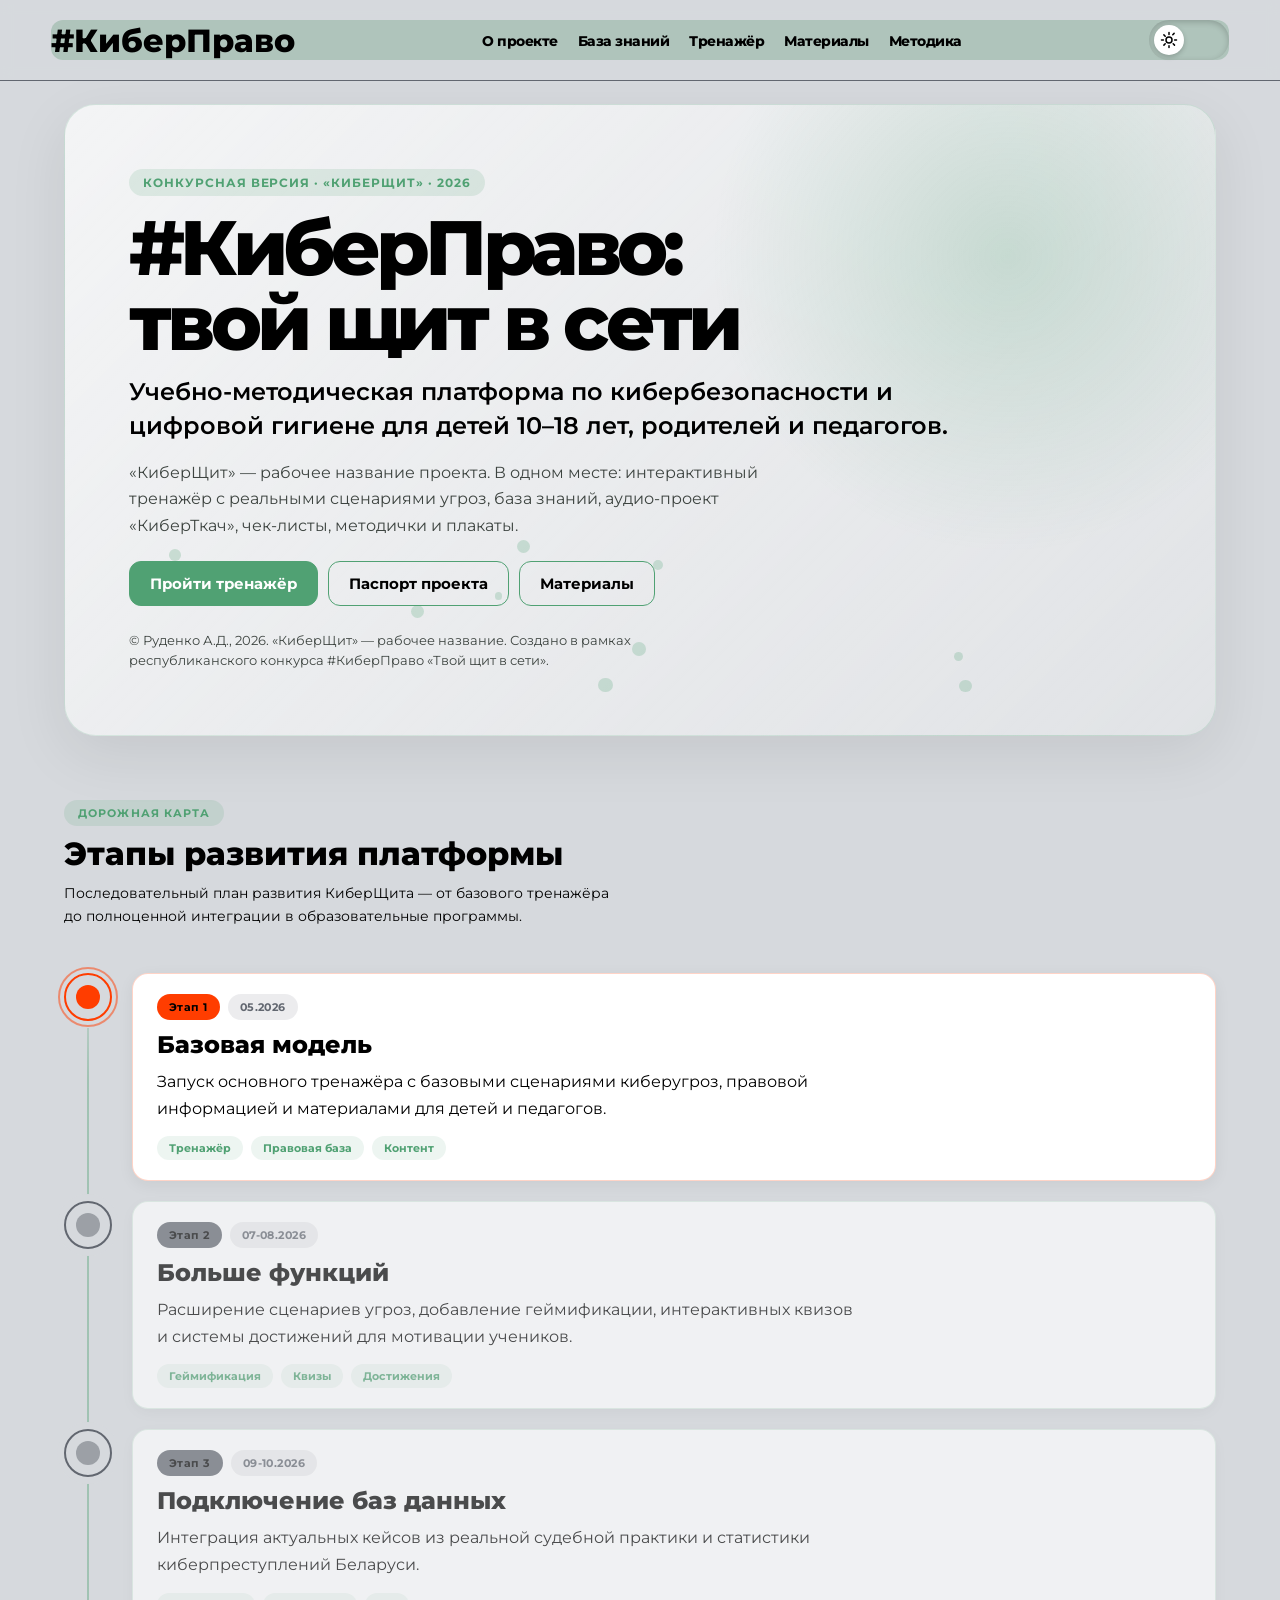
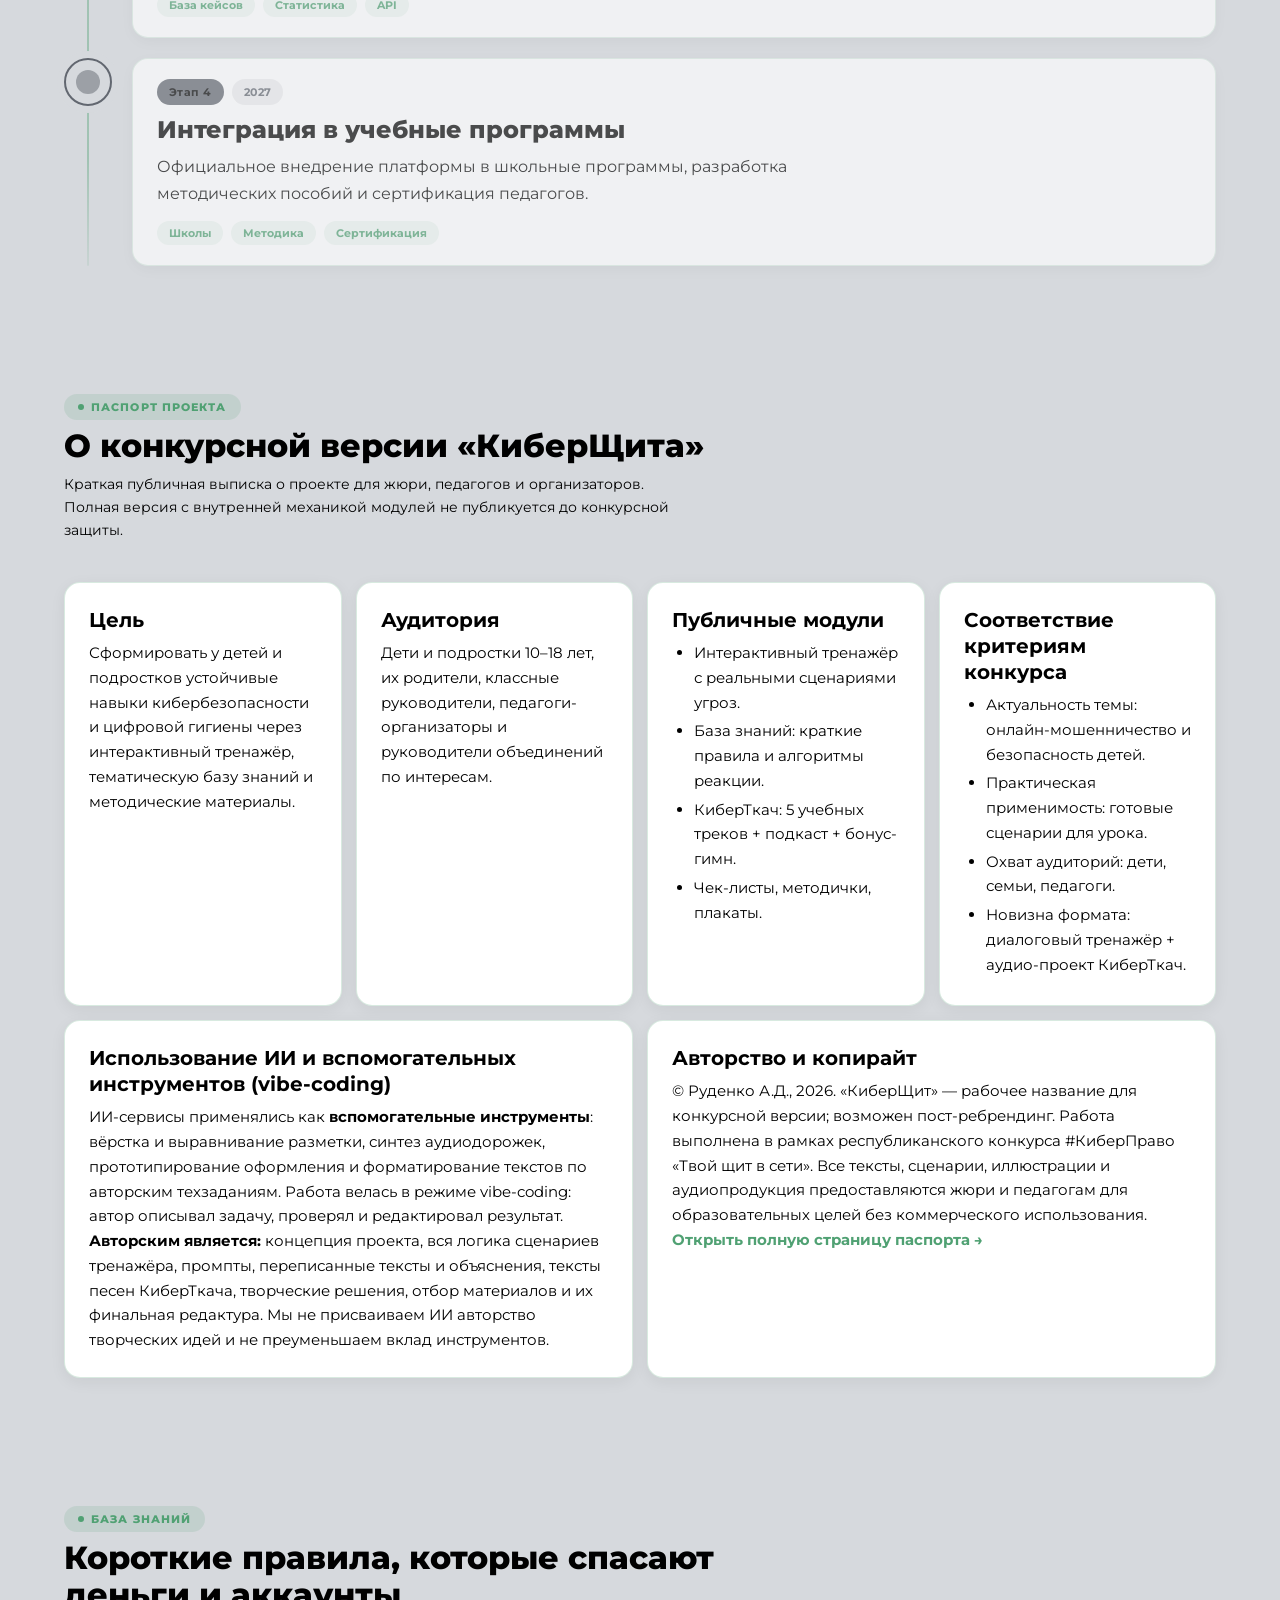
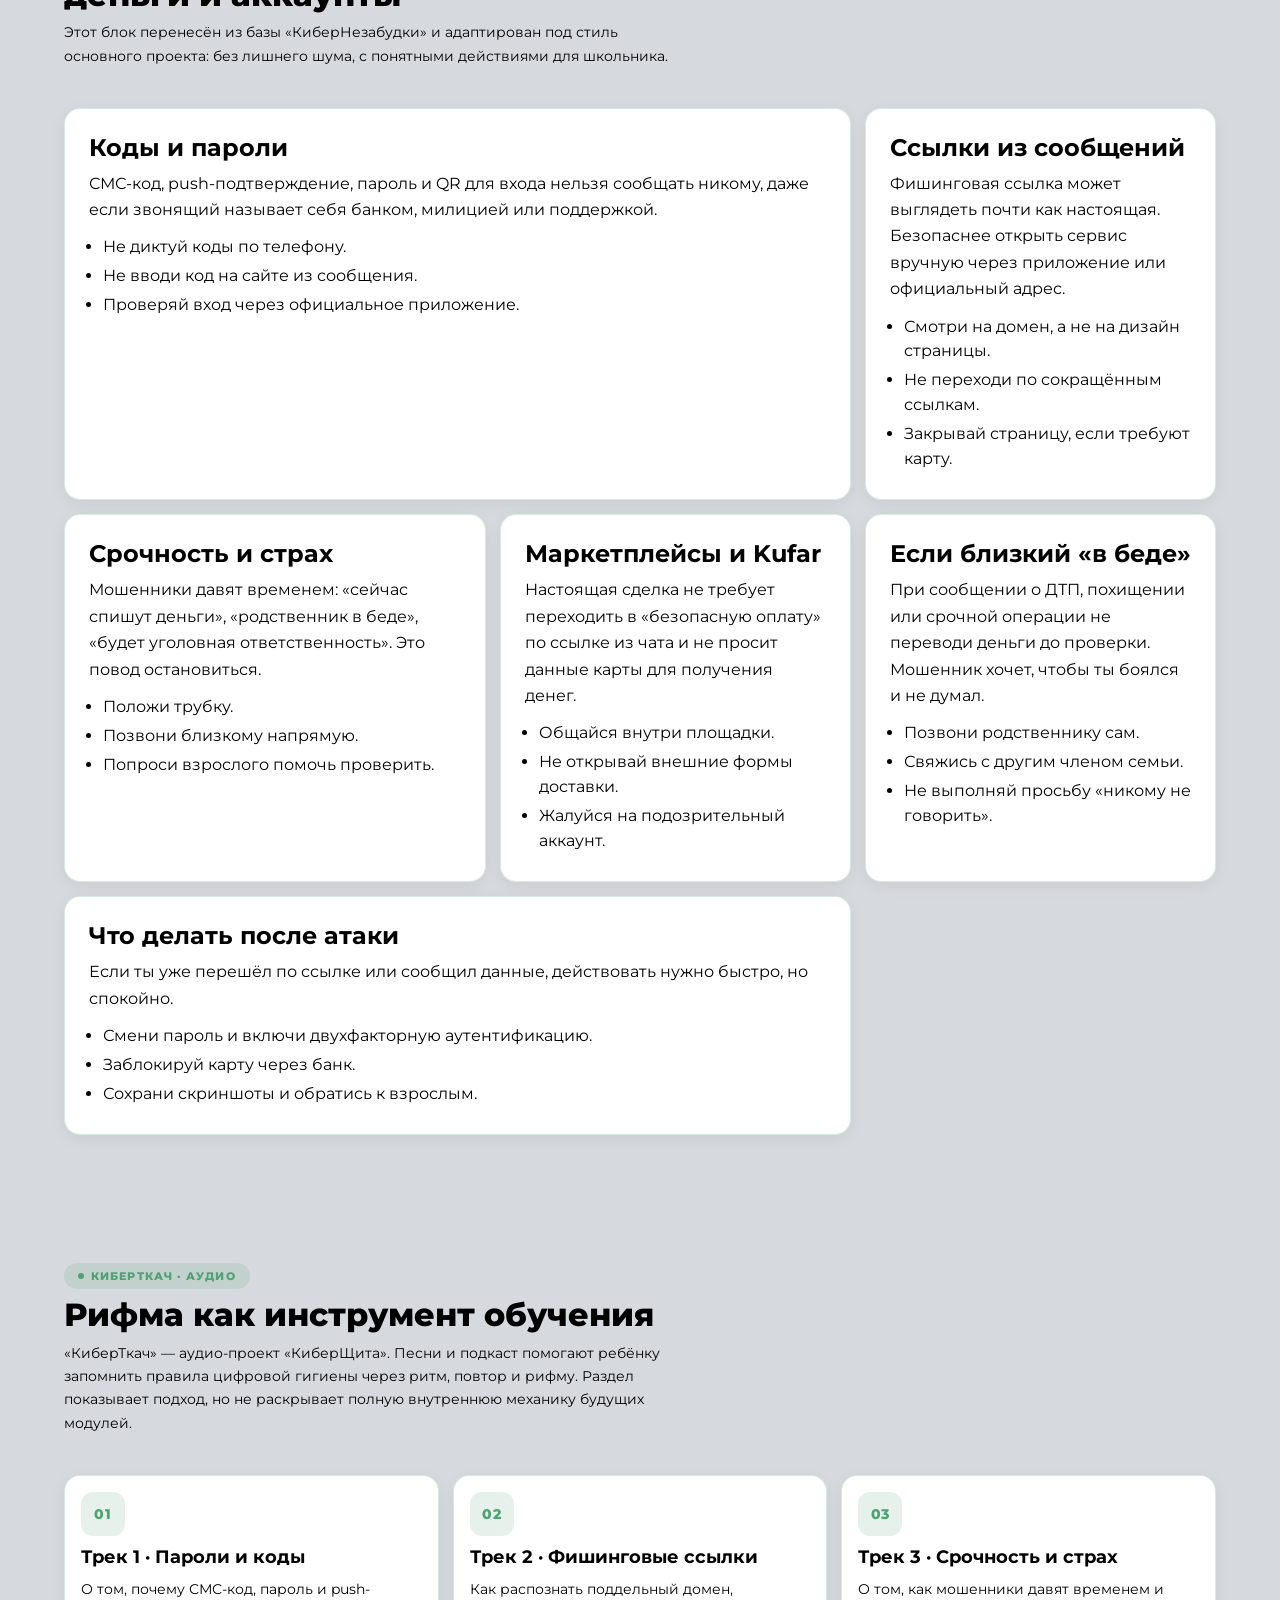
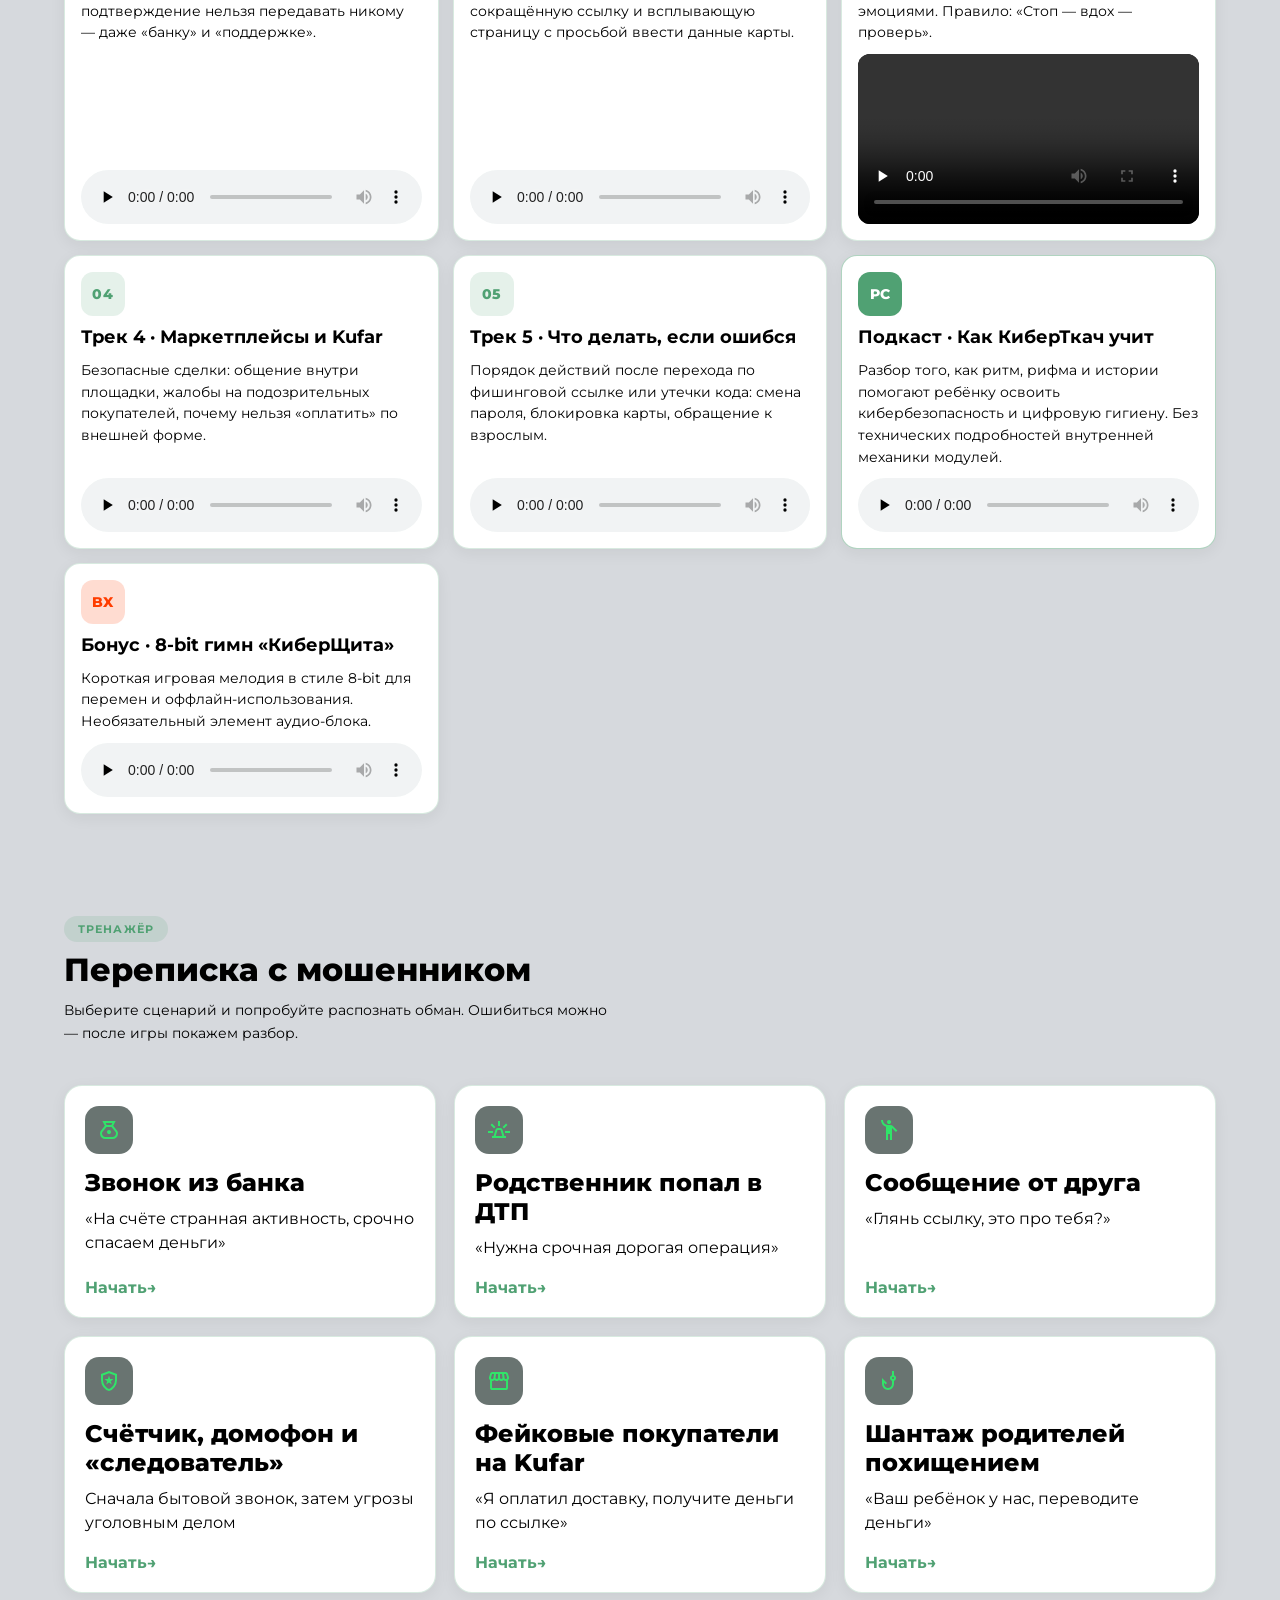
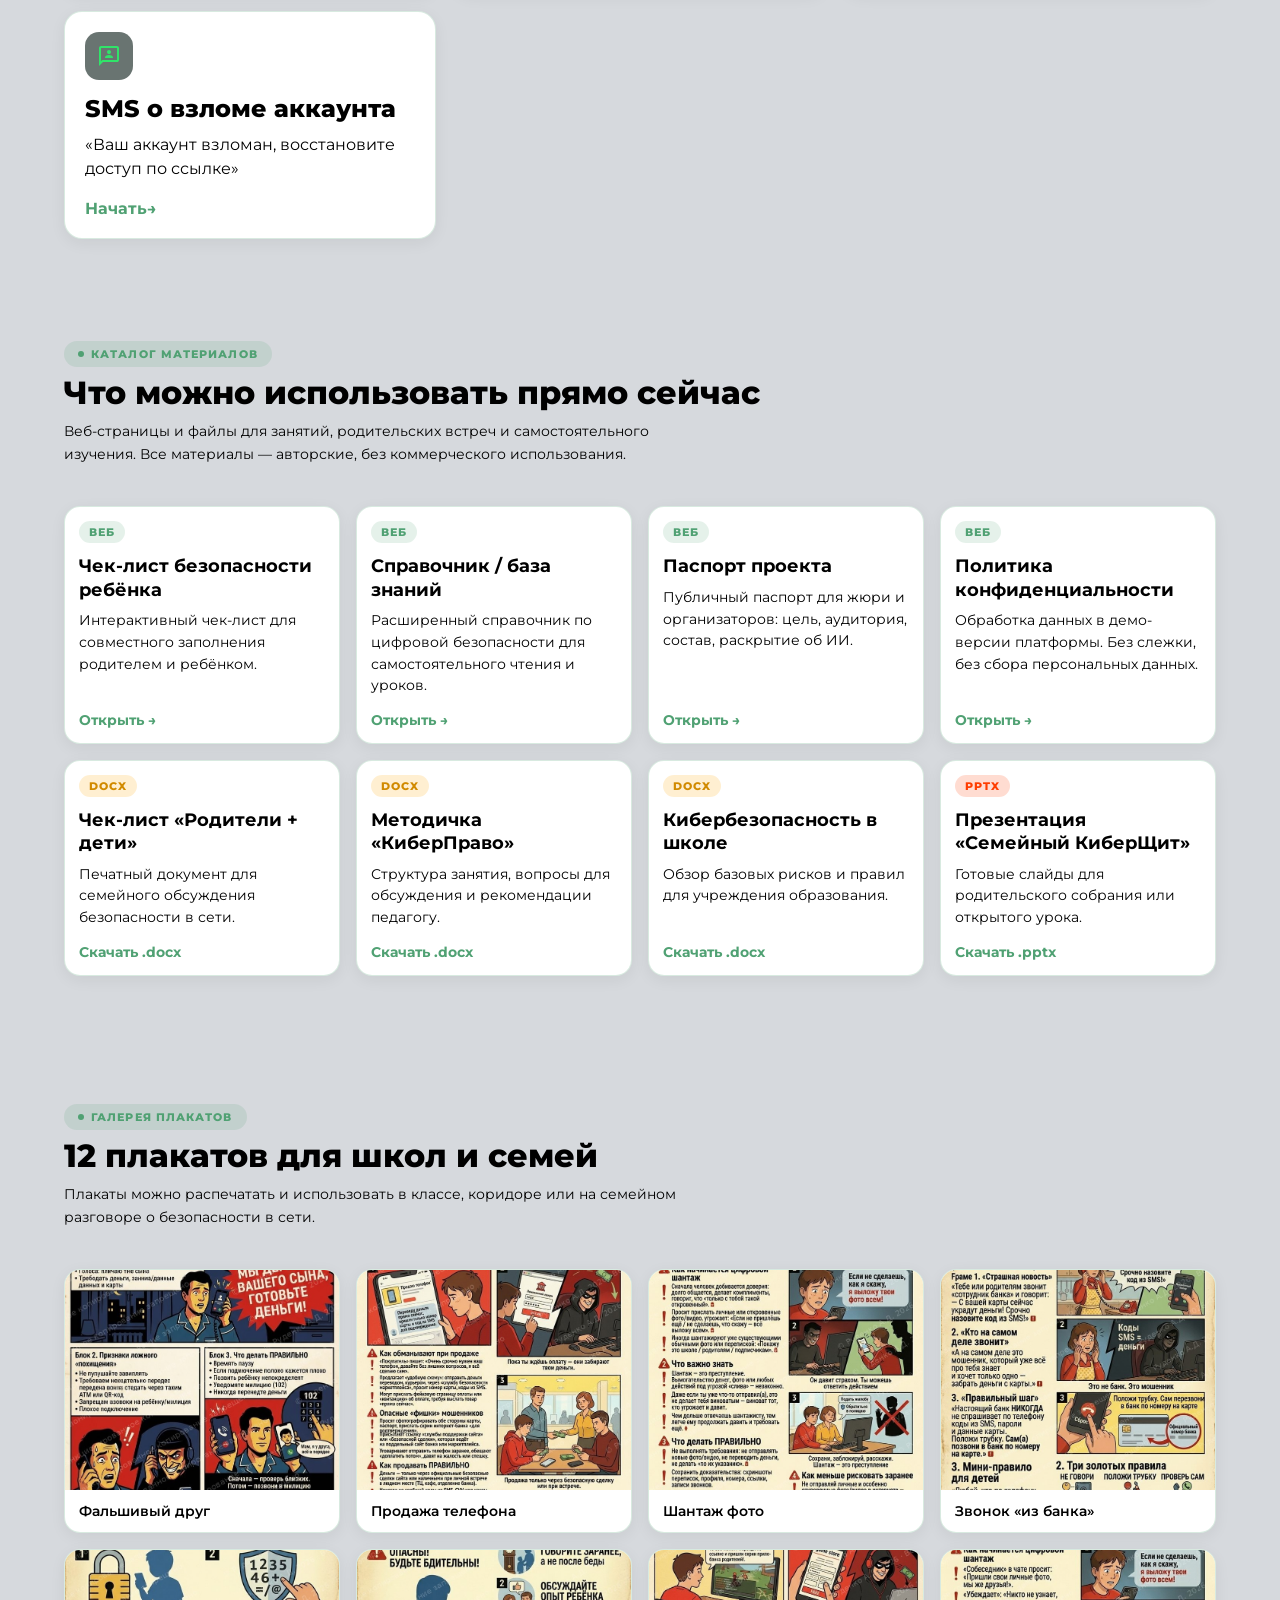
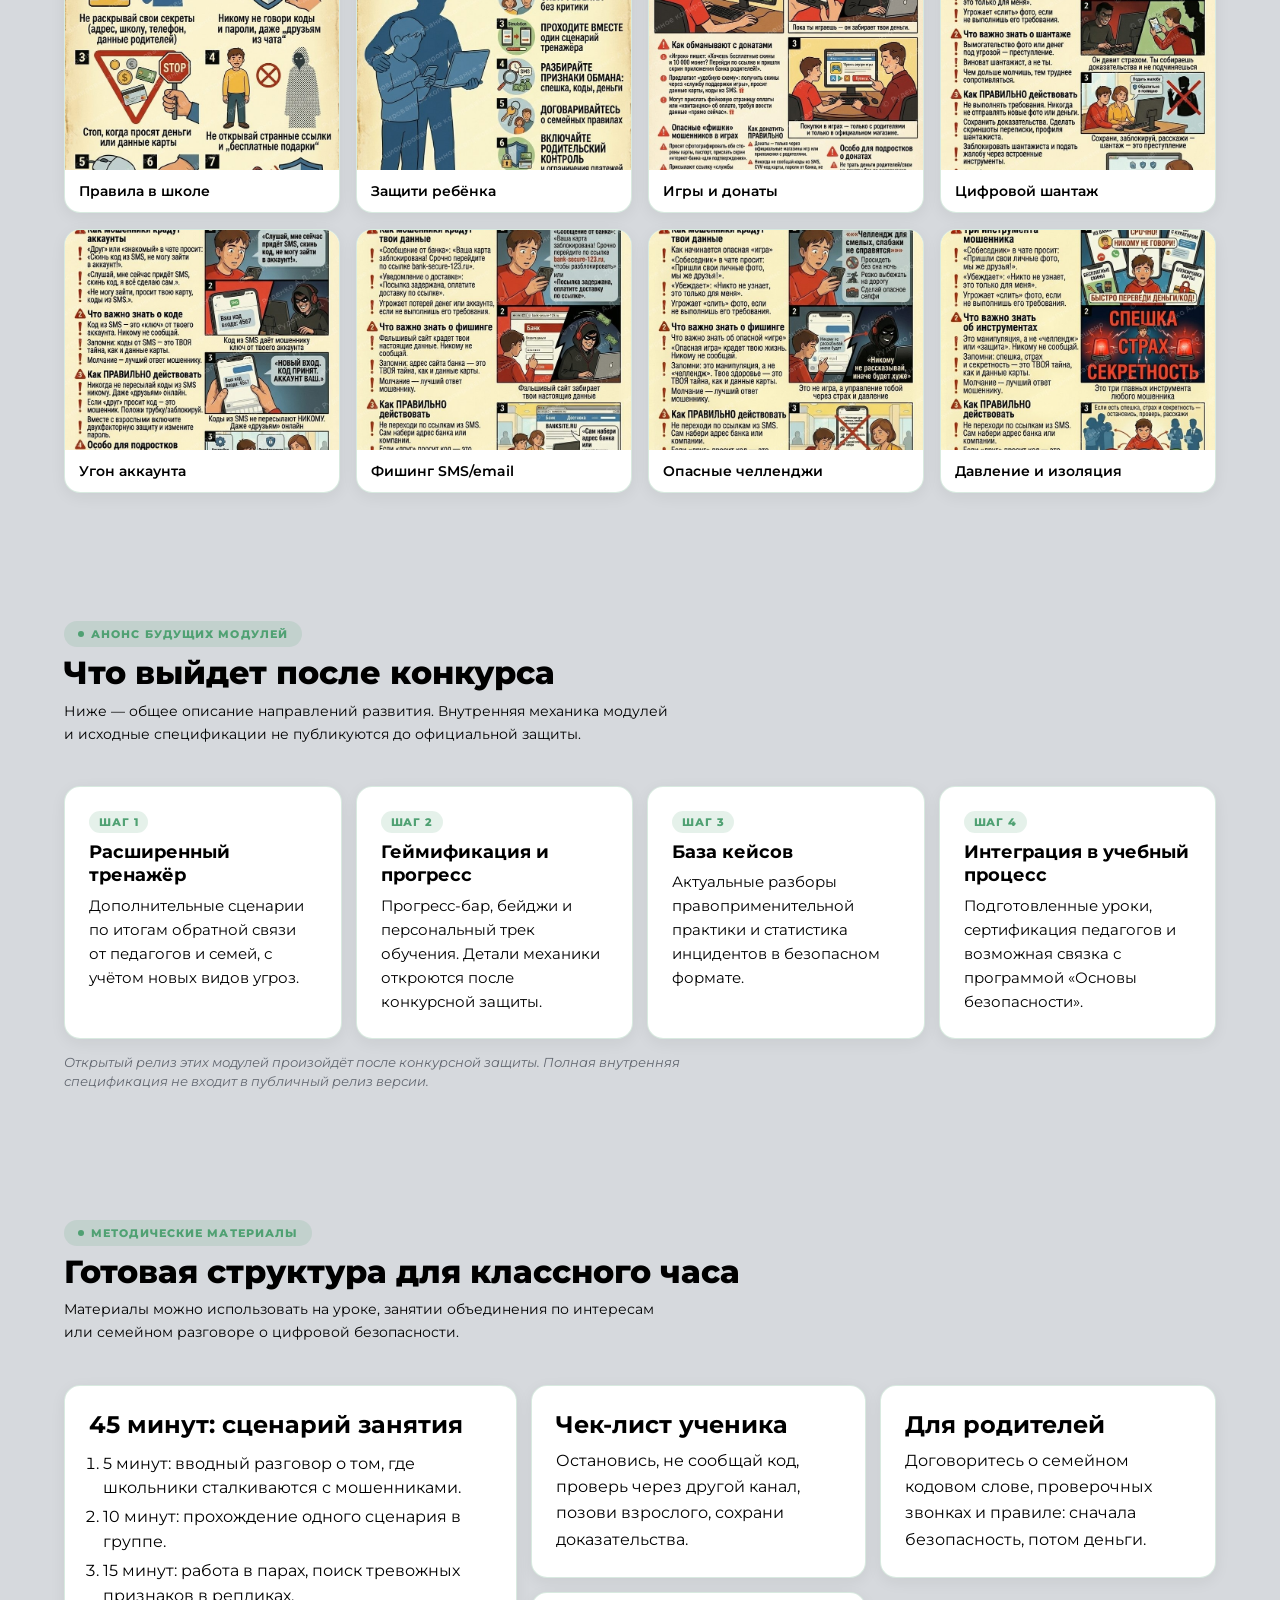
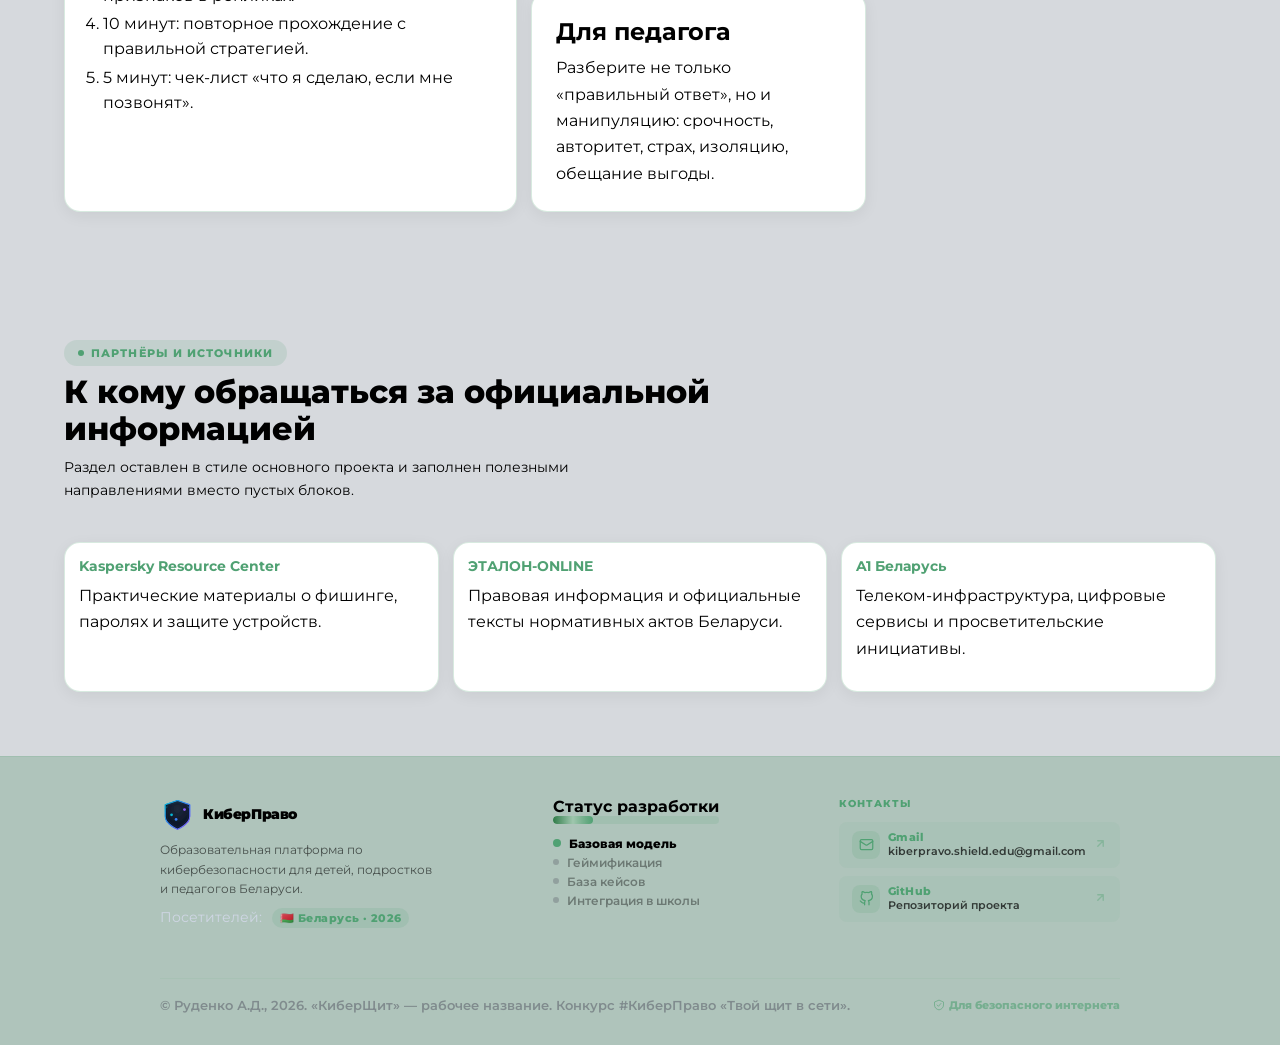
==== commit 735cac9f: "more scenario + new functionality" ====
--- a/index.html
+++ b/index.html
@@ -3,7 +3,7 @@
 <head>
     <meta charset="UTF-8">
     <meta name="viewport" content="width=device-width, initial-scale=1.0">
-    <title>#КиберПраво: твой щит в сети — «КиберЩит» (конкурсная версия)</title>
+    <title>КиберЩит</title>
     <link rel="stylesheet" href="style.css">
     <meta name="description" content="#КиберПраво: твой щит в сети — учебно-методическая платформа «КиберЩит» по кибербезопасности и цифровой гигиене для детей 10–18 лет, родителей и педагогов. Тренажёр, база знаний, КиберТкач, методички и плакаты. Конкурсная версия 2026.">
     <meta name="keywords" content="КиберПраво, КиберЩит, КиберТкач, кибербезопасность, цифровая гигиена, фишинг, мошенничество, школьники, родители, педагоги, методические материалы, конкурс, Беларусь, Руденко">
@@ -299,7 +299,7 @@
                         <h3>Трек 3 · Срочность и страх</h3>
                         <p>О том, как мошенники давят временем и эмоциями. Правило: «Стоп — вдох — проверь».</p>
                         <div class="tkach-video">
-                            <video controls preload="none" poster src="assets/video/БольшаяЧерепаха.mp4">
+                            <video controls preload="none" src="assets/video/cybershield-turtle.mp4">
                                 Ваш браузер не поддерживает видео.
                             </video>
                         </div>
--- a/style.css
+++ b/style.css
@@ -1375,17 +1375,14 @@
 .tr_card__top { display: flex; justify-content: space-between; align-items: center; }
 .tr_card__icon { width: 48px; height: 48px; border-radius: 14px; background: #697471; display: grid; place-items: center; font-size: 26px; }
 [data-theme="dark"] .tr_card__icon {background-color: rgba(80,161,115,0.15); }
-.tr_card__diff { padding: 4px 10px; border-radius: 999px; font-size: 11px; font-weight: 700; letter-spacing: 0.04em; text-transform: uppercase; }
-.tr_card__diff--easy   { background: rgba(80,161,115,0.18); color: var(--green); }
-.tr_card__diff--medium { background: rgba(255,165,0,0.18);  color: #d18a00; }
-.tr_card__diff--hard   { background: rgba(255,61,0,0.18);   color: #ff3d00; }
+
 .tr_card__title { font-size: var(--s6); font-weight: var(--wb); margin: 4px 0 0; }
 .tr_card__sub   { color: var(--dark); font-size: var(--s4); line-height: 1.5; flex: 1; margin: 0; }
 .tr_card__cta   { display: flex; justify-content: space-between; align-items: center; margin-top: 8px; color: var(--green); font-weight: 700; }
 .tr_empty { grid-column: 1/-1; text-align: center; color: var(--gray); padding: 40px; }
 @media (hover: hover) { .tr_card:hover { transform: translateY(-4px); box-shadow: 0 12px 32px rgba(0,0,0,0.1); border-color: rgba(80,161,115,0.45); } }
 .tr_chat { background: var(--chat); border: 1px solid rgba(80,161,115,0.22); border-radius: 20px; box-shadow: 0 8px 28px rgba(0,0,0,0.08); overflow: hidden; display: flex; flex-direction: column; max-width: 720px; margin: 0 auto; height: min(720px,80vh); }
-.tr_chat__head { display: grid; grid-template-columns: auto auto 1fr auto; align-items: center; gap: 12px; padding: 12px 16px; background: var(--nav_col); border-bottom: 1px solid rgba(0,0,0,0.06); }
+.tr_chat__head { display: grid; grid-template-columns: auto auto 1fr auto auto; align-items: center; gap: 12px; padding: 12px 16px; background: var(--nav_col); border-bottom: 1px solid rgba(0,0,0,0.06); }
 .tr_chat__back { width: 36px; height: 36px; border: none; border-radius: 50%; background: rgba(0,0,0,0.06); font-size: 18px; color: var(--dark); display: grid; place-items: center; cursor: pointer; }
 .tr_chat__avatar { width: 42px; height: 42px; border-radius: 50%; background: rgba(80,161,115,0.18); display: grid; place-items: center; font-size: 22px; }
 [data-theme="dark"] .tr_chat__avatar{background-color: rgba(80,161,115,0.15); }
@@ -1402,11 +1399,28 @@
 .tr_chat__timer.is-warn   { color: #d18a00; }
 .tr_chat__timer.is-danger { color: #ff3d00; }
 .tr_chat__timer.is-danger .tr_ring__num { color: #ff3d00; }
+.tr_lives { display: flex; gap: 5px; align-items: center; }
+.tr_life {
+  width: 20px; height: 20px;
+  background-color: #e74c3c;
+  mask: url('assets/resourses/heart.png') no-repeat center / contain;
+  -webkit-mask: url('assets/resourses/heart.png') no-repeat center / contain;
+  transition: all .3s;
+}
+.tr_life--lost { background-color: #999; opacity: .3; transform: scale(.85); }
 .tr_chat__intro { padding: 12px 16px; background: var(--chatHead); color: var(--dark); font-size: 13px; line-height: 1.5; border-bottom: 1px solid rgba(0,0,0,0.05); }
 [data-theme="dark"] .tr_chat__intro {background:var(--chatHead);}
 .tr_feed { flex: 1; overflow-y: auto; padding: 16px; display: flex; flex-direction: column; gap: 8px; background: var(--chat); }
 .tr_msg { display: flex; }
 .tr_msg--them { justify-content: flex-start; }
+.tr_msg--sys { justify-content: center; }
+.tr_msg--sys .tr_bubble {
+  background: rgba(251,191,36,0.15);
+  border: 1px solid rgba(251,191,36,0.3);
+  font-size: .82rem;
+  text-align: center;
+  color: var(--dark);
+}
 .tr_msg--me   { justify-content: flex-end; }
 .tr_bubble { max-width: 78%; padding: 10px 14px; border-radius: 16px; font-size: var(--s4); line-height: 1.45; word-wrap: break-word; animation: tr_in 280ms cubic-bezier(0.16,1,0.3,1); }
 .tr_msg--them .tr_bubble { background: var(--lig-gr); color: var(--dark); border-top-left-radius: 4px; }
@@ -1456,13 +1470,45 @@
 [data-theme="dark"] .tr_typing { background: #383a3d; }
 [data-theme="dark"] .tr_log { background: rgba(255,255,255,0.04); }
 @media (max-width: 600px) {
-  .tr_chat { height: min(720px,85vh); border-radius: 14px; }
-  .tr_chat__head { padding: 10px 12px; gap: 8px; }
-  .tr_chat__avatar { width: 36px; height: 36px; font-size: 18px; }
-  .tr_chat__back { width: 32px; height: 32px; }
-  .tr_chat__timer { width: 40px; height: 40px; }
-  .tr_bubble { max-width: 85%; }
+  .tr_chat { height: min(720px, 90vh); border-radius: 14px; }
+  .tr_chat__head { padding: 8px 10px; gap: 6px; }
+  .tr_chat__avatar { width: 32px; height: 32px; font-size: 16px; }
+  .tr_chat__back { width: 28px; height: 28px; font-size: 14px; }
+  .tr_chat__name { font-size: 13px; }
+  .tr_chat__status { font-size: 10px; }
+  .tr_chat__dot { width: 6px; height: 6px; }
+  .tr_chat__timer { width: 36px; height: 36px; }
+  .tr_ring__num { font-size: 11px; }
+  .tr_lives { gap: 3px; }
+  .tr_life { width: 16px; height: 16px; }
+  .tr_chat__intro { padding: 8px 12px; font-size: 12px; }
+  .tr_feed { padding: 10px; gap: 6px; }
+  .tr_bubble { max-width: 88%; padding: 8px 12px; font-size: 14px; }
+  .tr_panel { padding: 10px 10px 12px; }
+  .tr_panel__q { font-size: 11px; margin-bottom: 6px; }
+  .tr_panel__list { gap: 6px; }
+  .tr_opt { padding: 10px 12px; font-size: 14px; border-radius: 10px; }
   .tr_card { padding: 16px; }
+}
+@media (max-width: 400px) {
+  .tr_chat { height: min(720px, 92vh); border-radius: 10px; }
+  .tr_chat__head { padding: 6px 8px; gap: 4px; }
+  .tr_chat__avatar { width: 26px; height: 26px; font-size: 13px; }
+  .tr_chat__back { width: 24px; height: 24px; font-size: 12px; }
+  .tr_chat__name { font-size: 12px; }
+  .tr_chat__status { font-size: 9px; gap: 3px; }
+  .tr_chat__dot { width: 5px; height: 5px; }
+  .tr_chat__timer { width: 30px; height: 30px; }
+  .tr_ring__num { font-size: 9px; }
+  .tr_lives { gap: 2px; }
+  .tr_life { width: 14px; height: 14px; }
+  .tr_chat__intro { padding: 6px 10px; font-size: 11px; }
+  .tr_feed { padding: 8px; gap: 4px; }
+  .tr_bubble { max-width: 92%; padding: 6px 10px; font-size: 13px; border-radius: 12px; }
+  .tr_panel { padding: 8px 8px 10px; }
+  .tr_panel__q { font-size: 10px; margin-bottom: 4px; }
+  .tr_panel__list { gap: 5px; }
+  .tr_opt { padding: 8px 10px; font-size: 13px; border-radius: 8px; }
 }
 
 /* =====================================================================
